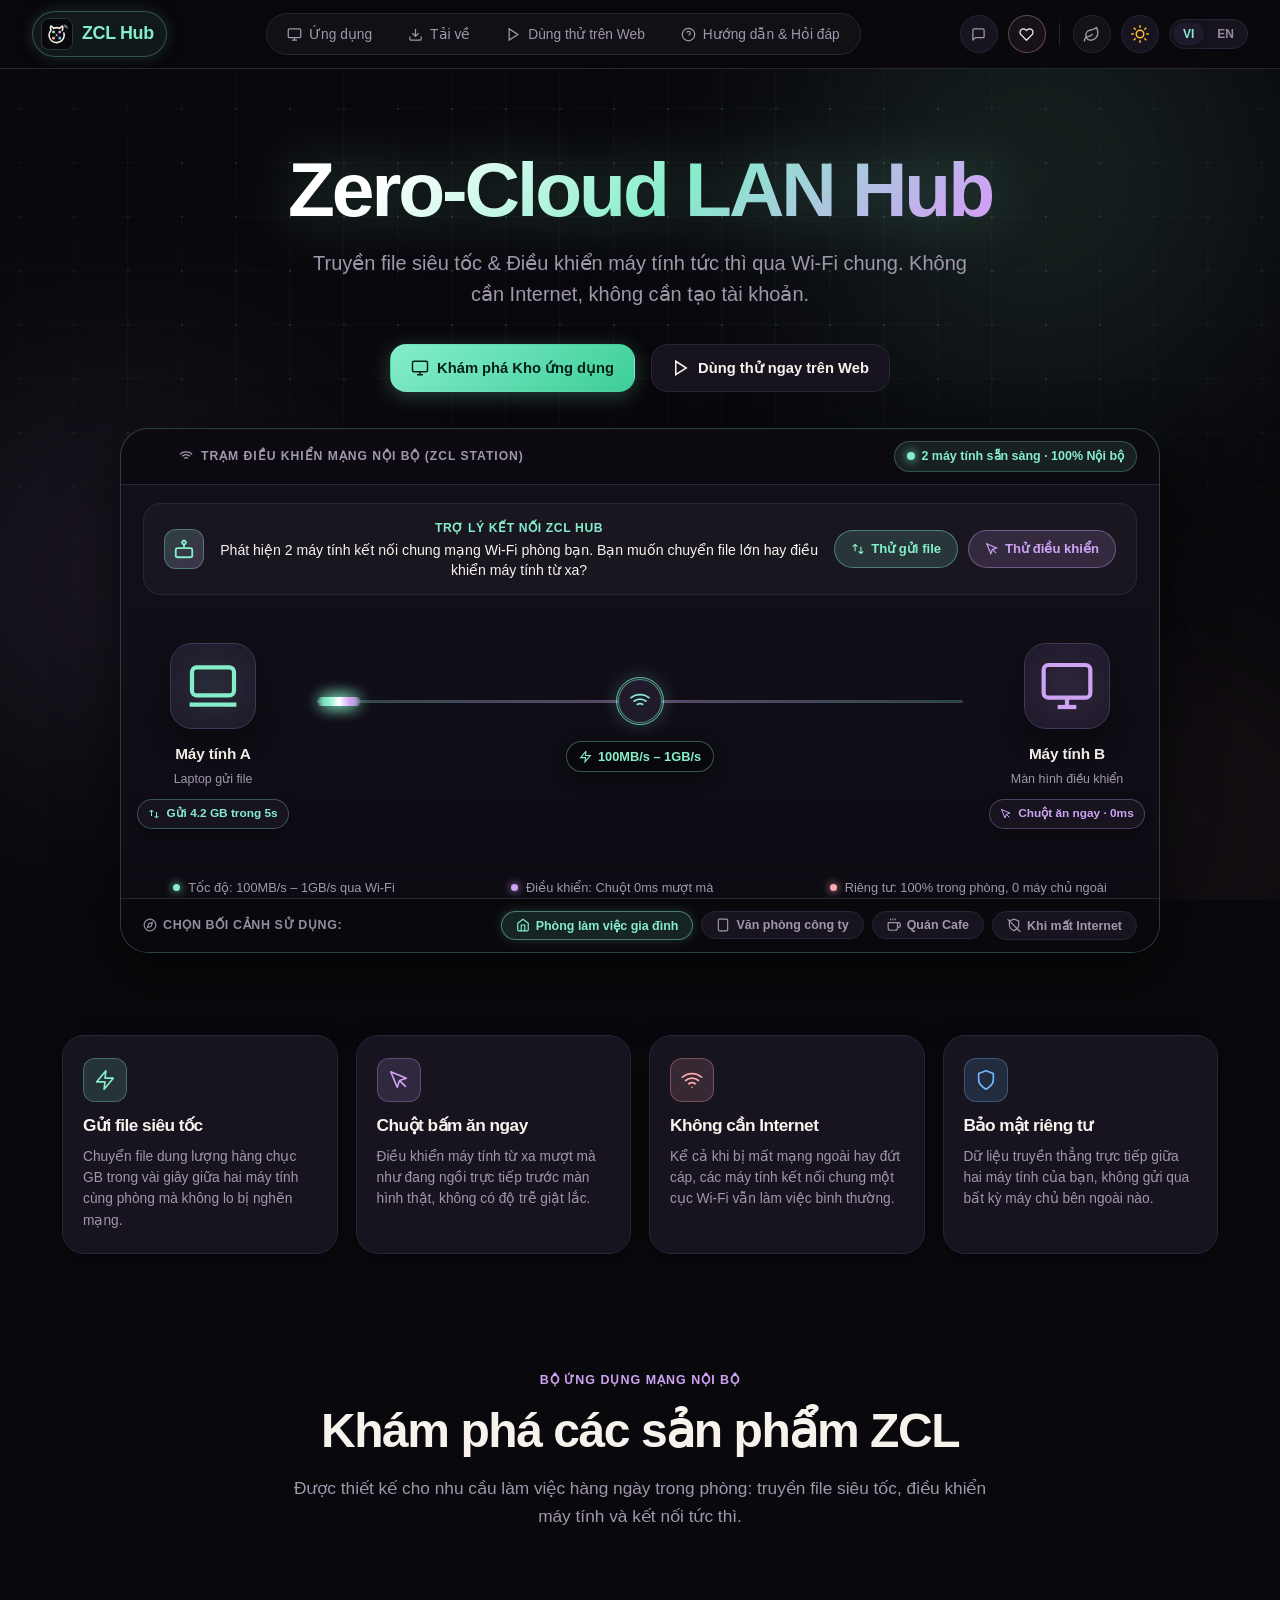
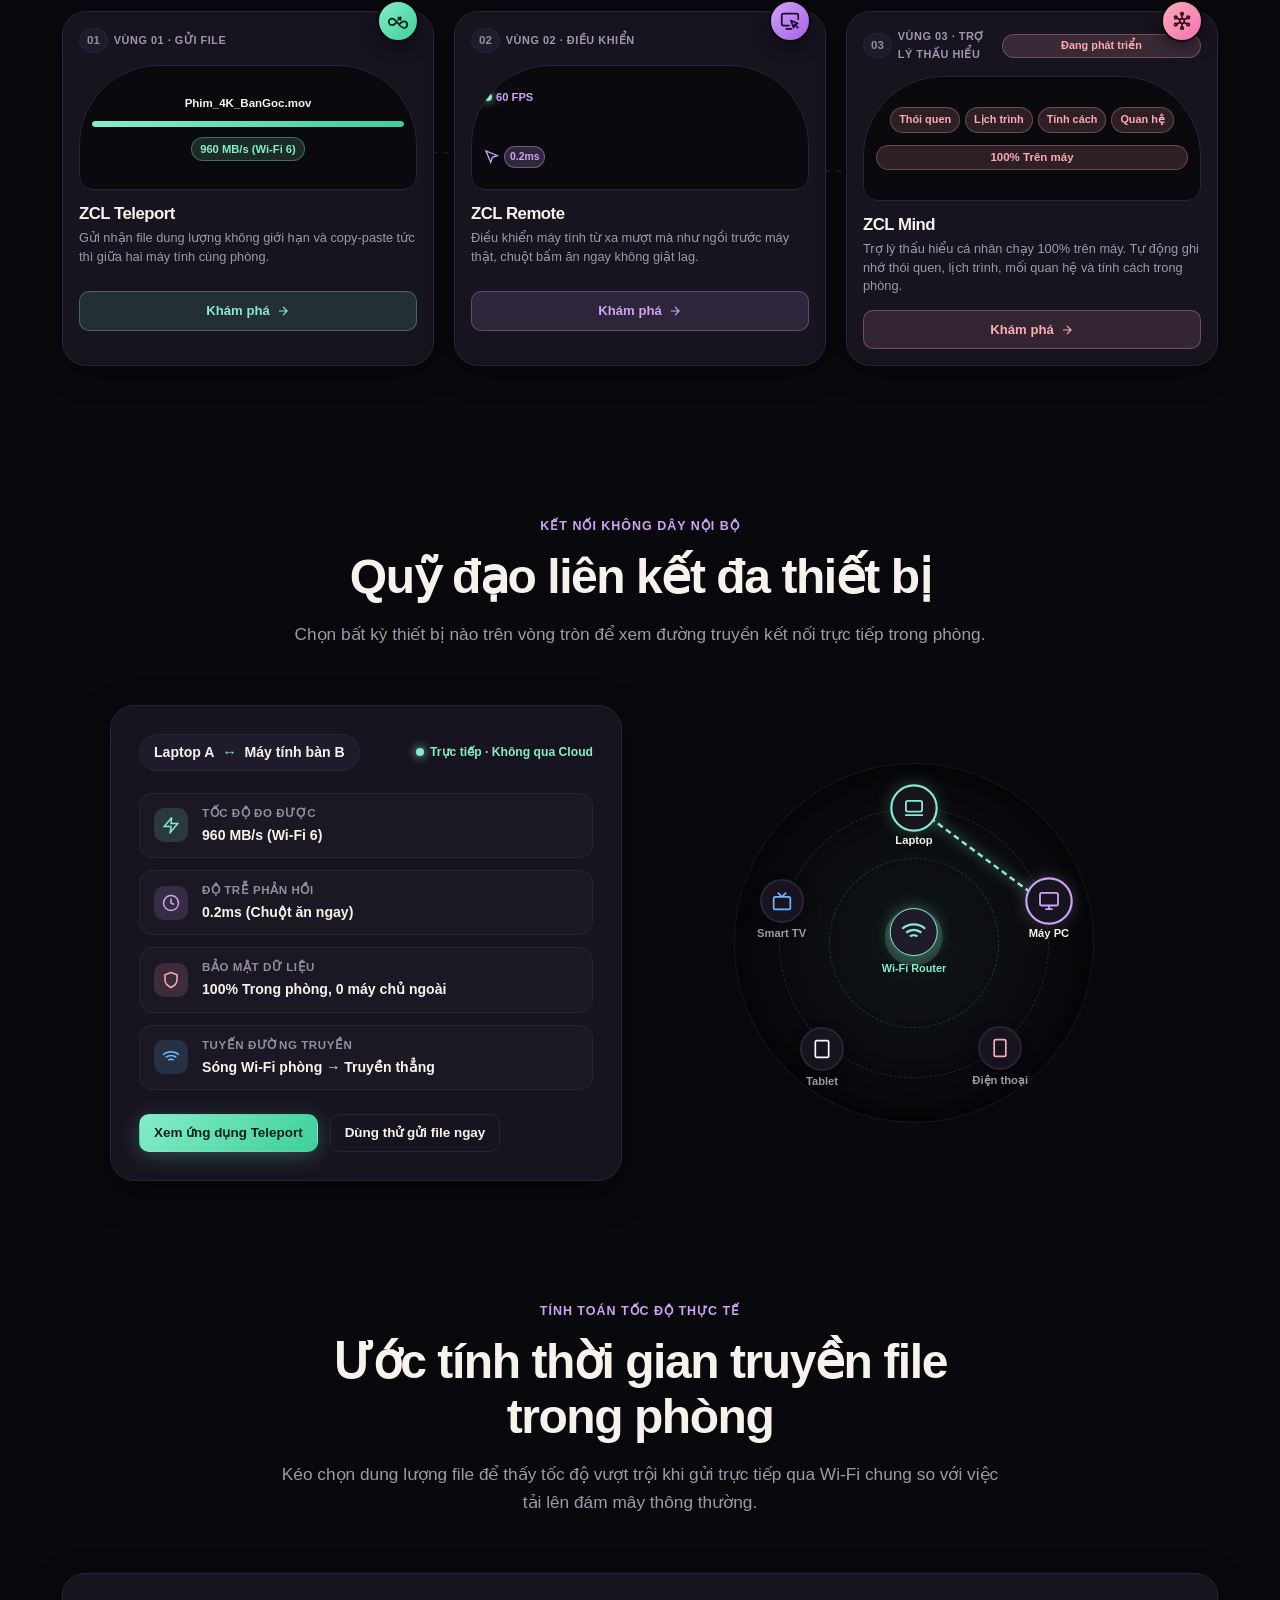
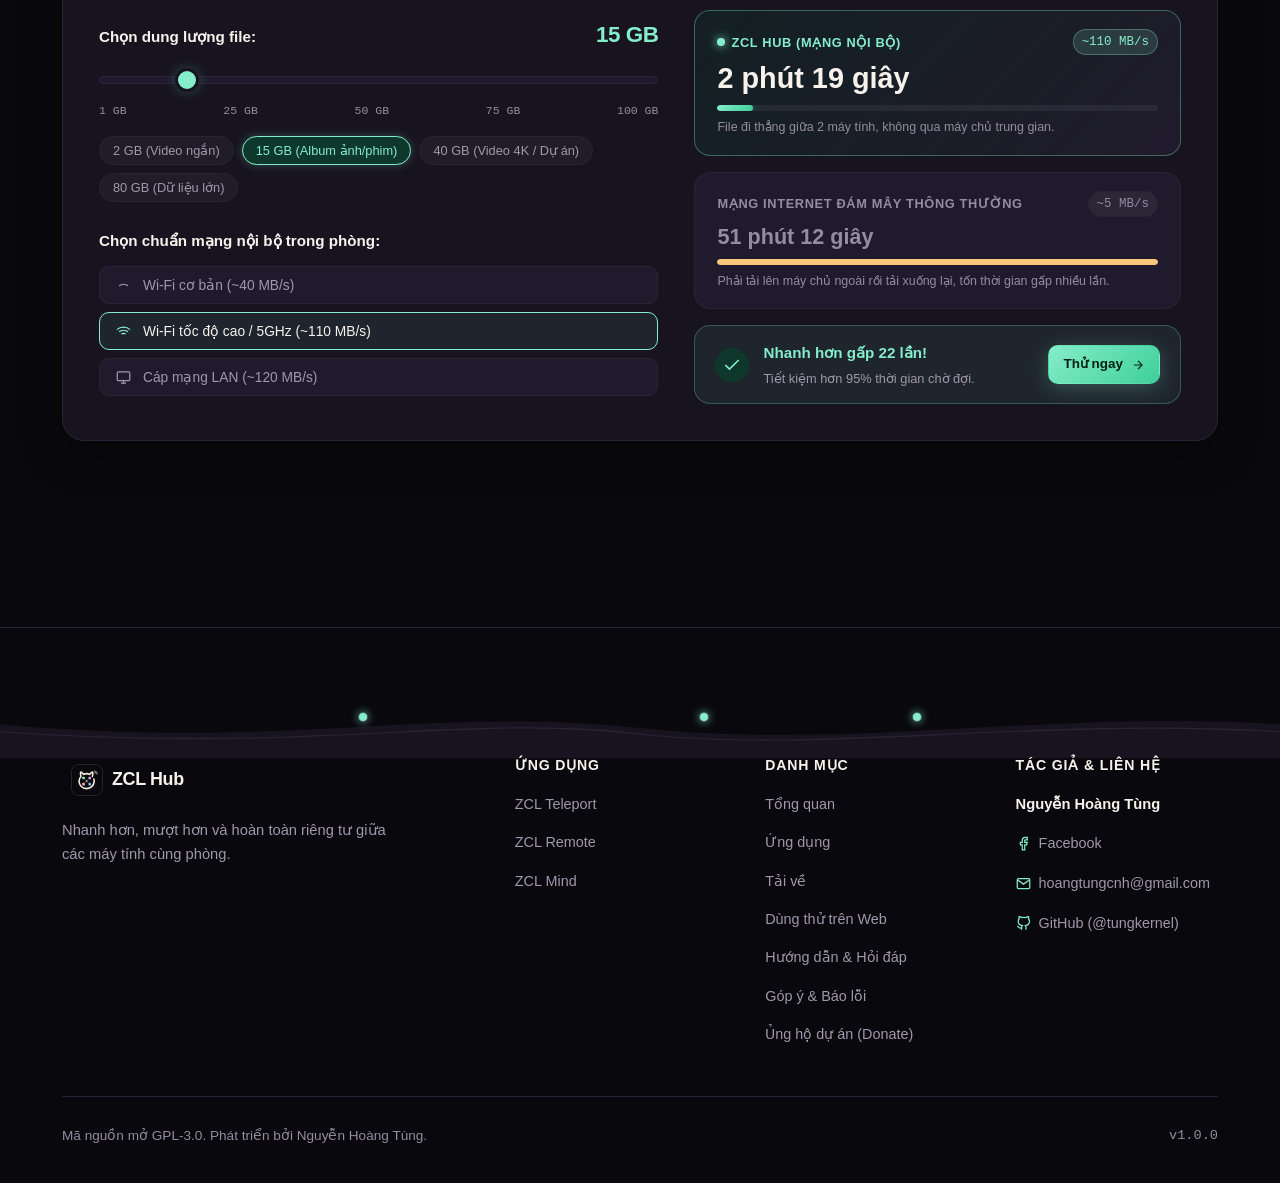
==== index.html @ 6f55c899 "feat(brand): add unified ZCL logo and icon kit with PWA and desktop exports" ====
<!doctype html>
<html lang="vi">
<head>
  <meta charset="utf-8">
  <meta name="viewport" content="width=device-width, initial-scale=1">
  <title>ZCL Hub — Truyền file siêu tốc &amp; Điều khiển máy tính</title>
  <meta name="description" content="ZCL Hub: Gửi nhận file hàng chục GB trong tích tắc và điều khiển máy tính siêu mượt qua mạng Wi-Fi chung. Không cần Internet, không cần tạo tài khoản.">
  <meta name="theme-color" content="#09080c">
  <meta name="color-scheme" content="dark">
  <link rel="icon" href="assets/logo.svg" type="image/svg+xml">
  <link rel="apple-touch-icon" href="assets/pwa/apple-touch-icon.png">
  <link rel="manifest" href="manifest.json">
  <link rel="stylesheet" href="src/styles.css?v=40">

  <!-- Open Graph -->
  <meta property="og:title" content="ZCL Hub — Truyền file siêu tốc &amp; Điều khiển máy tính">
  <meta property="og:description" content="Nhanh hơn. Mượt mà hơn. Hoàn toàn riêng tư qua mạng Wi-Fi chung.">
  <meta property="og:type" content="website">
  <meta property="og:image" content="assets/pwa/icon-512.png">
</head>
<body>

  <!-- ============================================== -->
  <!-- MULTI-LAYER MODERN TECH BACKGROUND SYSTEM      -->
  <!-- ============================================== -->
  <div class="site-bg-effects" aria-hidden="true">
    <!-- Layer 1: Cyber LAN Dot Matrix & Perspective Grid -->
    <div class="bg-grid-pattern"></div>

    <!-- Layer 2: Breathing Aurora Fluid Glow Orbs -->
    <div class="ambient-glow">
      <div class="glow-orb glow-1"></div>
      <div class="glow-orb glow-2"></div>
      <div class="glow-orb glow-3"></div>
      <div class="glow-orb glow-4"></div>
    </div>

    <!-- Layer 3: Interactive Cursor Spotlight Glow -->
    <div class="bg-mouse-spotlight" id="bgMouseSpotlight"></div>

    <!-- Layer 4: Interactive LAN Mesh Nodes Particle Canvas -->
    <canvas id="bgParticlesCanvas" class="bg-particles-canvas"></canvas>
  </div>

  <!-- Header (Unified Modern Nav Bar with Integrated Tabs & Theme Switcher) -->
  <header class="site-header" id="siteHeader">
    <div class="container nav-wrap">
      <!-- Left: Brand (Acts as Home / Overview Navigation) -->
      <div class="nav-brand-wrap">
        <a href="#overview" class="brand active" data-tab="tab-overview" data-key="1" aria-label="ZCL Hub - Trang chủ" title="Về trang chủ ZCL Hub" data-i18n-title="nav_brand_tooltip">
          <img src="assets/logo.svg" alt="ZCL Logo" class="brand-logo">
          <span class="brand-name">ZCL Hub</span>
        </a>
      </div>

      <!-- Center: Segmented Navigation Tabs (Functional Sections) -->
      <nav class="nav-tabs-wrapper" id="navTabsWrapper" aria-label="Danh mục chức năng">
        <div class="nav-tabs-scroll-fade fade-left" id="tabFadeLeft" aria-hidden="true"></div>
        <div class="main-tabs-bar" role="tablist">
          <div class="tab-sliding-indicator" id="tabSlidingIndicator" aria-hidden="true"></div>
          <button class="main-tab-pill" data-tab="tab-apps" data-key="2" role="tab" aria-selected="false" type="button">
            <svg width="15" height="15" viewBox="0 0 24 24" fill="none" stroke="currentColor" stroke-width="2"><rect x="2" y="3" width="20" height="14" rx="2" ry="2"/><line x1="8" y1="21" x2="16" y2="21"/><line x1="12" y1="17" x2="12" y2="21"/></svg>
            <span data-i18n="nav_apps">Ứng dụng</span>
          </button>
          <button class="main-tab-pill" data-tab="tab-download" data-key="3" role="tab" aria-selected="false" type="button">
            <svg width="15" height="15" viewBox="0 0 24 24" fill="none" stroke="currentColor" stroke-width="2"><path d="M21 15v4a2 2 0 0 1-2 2H5a2 2 0 0 1-2-2v-4"/><polyline points="7 10 12 15 17 10"/><line x1="12" y1="15" x2="12" y2="3"/></svg>
            <span data-i18n="nav_download">Tải về</span>
          </button>
          <button class="main-tab-pill" data-tab="tab-studio" data-key="4" role="tab" aria-selected="false" type="button">
            <svg width="15" height="15" viewBox="0 0 24 24" fill="none" stroke="currentColor" stroke-width="2"><polygon points="5 3 19 12 5 21 5 3"/></svg>
            <span data-i18n="nav_studio">Dùng thử trên Web</span>
          </button>
          <button class="main-tab-pill" data-tab="tab-faq" data-key="5" role="tab" aria-selected="false" type="button">
            <svg width="15" height="15" viewBox="0 0 24 24" fill="none" stroke="currentColor" stroke-width="2"><circle cx="12" cy="12" r="10"/><path d="M9.09 9a3 3 0 0 1 5.83 1c0 2-3 3-3 3"/><line x1="12" y1="17" x2="12.01" y2="17"/></svg>
            <span data-i18n="nav_faq">Hướng dẫn &amp; Hỏi đáp</span>
          </button>
        </div>
        <div class="nav-tabs-scroll-fade fade-right" id="tabFadeRight" aria-hidden="true"></div>
      </nav>

      <!-- Right: Action Controls (Theme Mode + Language) -->
      <div class="nav-actions">
        <!-- Feedback Quick Button -->
        <button class="nav-action-btn" id="btnHeaderFeedback" type="button" aria-label="Góp ý &amp; Báo lỗi" title="Góp ý &amp; Báo lỗi" data-i18n-title="nav_feedback">
          <svg width="15" height="15" viewBox="0 0 24 24" fill="none" stroke="currentColor" stroke-width="2" stroke-linecap="round" stroke-linejoin="round">
            <path d="M21 15a2 2 0 0 1-2 2H7l-4 4V5a2 2 0 0 1 2-2h14a2 2 0 0 1 2 2z"/>
          </svg>
          <span class="nav-action-text" data-i18n="nav_feedback">Góp ý</span>
        </button>

        <!-- Donate Quick Button -->
        <button class="nav-action-btn nav-donate-btn" id="btnHeaderDonate" type="button" aria-label="Ủng hộ tác giả" title="Ủng hộ tác giả" data-i18n-title="nav_donate">
          <svg width="15" height="15" viewBox="0 0 24 24" fill="none" stroke="currentColor" stroke-width="2" stroke-linecap="round" stroke-linejoin="round">
            <path d="M20.84 4.61a5.5 5.5 0 0 0-7.78 0L12 5.67l-1.06-1.06a5.5 5.5 0 0 0-7.78 7.78l1.06 1.06L12 21.23l7.78-7.78 1.06-1.06a5.5 5.5 0 0 0 0-7.78z"/>
          </svg>
          <span class="nav-action-text" data-i18n="nav_donate">Ủng hộ</span>
        </button>

        <!-- Elegant Group Divider -->
        <span class="nav-action-divider" aria-hidden="true"></span>

        <!-- Dark / Light Theme Toggle -->
        <!-- Eco Mode / Low Power Mode Toggle -->
        <button class="eco-toggle-btn" id="ecoToggleBtn" type="button" aria-label="Chế độ tiết kiệm pin / Giảm hiệu ứng" title="Chế độ tiết kiệm pin / Giảm hiệu ứng" data-i18n-title="eco_toggle">
          <svg width="17" height="17" viewBox="0 0 24 24" fill="none" stroke="currentColor" stroke-width="2" stroke-linecap="round" stroke-linejoin="round">
            <path d="M11 20A7 7 0 0 1 9.8 6.1C15.5 5 17 4.48 19 2c1 2 2 4.18 2 8 0 5.5-4.78 10-10 10Z"/>
            <path d="M2 21c0-3 1.85-5.36 5.08-6C9.5 14.52 12 13 13 12"/>
          </svg>
        </button>

        <button class="theme-toggle-btn" id="themeToggleBtn" type="button" aria-label="Chuyển chế độ sáng / tối" title="Chuyển chế độ giao diện" data-i18n-title="theme_toggle">
          <svg class="theme-icon theme-icon-sun" width="18" height="18" viewBox="0 0 24 24" fill="none" stroke="currentColor" stroke-width="2" stroke-linecap="round" stroke-linejoin="round">
            <circle cx="12" cy="12" r="5"></circle>
            <line x1="12" y1="1" x2="12" y2="3"></line>
            <line x1="12" y1="21" x2="12" y2="23"></line>
            <line x1="4.22" y1="4.22" x2="5.64" y2="5.64"></line>
            <line x1="18.36" y1="18.36" x2="19.78" y2="19.78"></line>
            <line x1="1" y1="12" x2="3" y2="12"></line>
            <line x1="21" y1="12" x2="23" y2="12"></line>
            <line x1="4.22" y1="19.78" x2="5.64" y2="18.36"></line>
            <line x1="18.36" y1="5.64" x2="19.78" y2="4.22"></line>
          </svg>
          <svg class="theme-icon theme-icon-moon" width="18" height="18" viewBox="0 0 24 24" fill="none" stroke="currentColor" stroke-width="2" stroke-linecap="round" stroke-linejoin="round">
            <path d="M21 12.79A9 9 0 1 1 11.21 3 7 7 0 0 0 21 12.79z"></path>
          </svg>
        </button>

        <!-- Language Switcher -->
        <div class="lang-toggle" role="group" aria-label="Language selection">
          <button class="lang-btn active" data-lang="vi" type="button">VI</button>
          <button class="lang-btn" data-lang="en" type="button">EN</button>
        </div>
      </div>
    </div>
  </header>

  <!-- Main View Container -->
  <main id="mainContent">

    <!-- ============================================== -->
    <!-- TAB 1: TỔNG QUAN (LANDING PAGE KHO ỨNG DỤNG)    -->
    <!-- ============================================== -->
    <div class="tab-view active" id="tab-overview" role="tabpanel">
      <!-- Hero Section -->
      <section class="hero">
        <div class="container">
          <h1 class="hero-brand-title" data-i18n="hero_title">
            <span class="title-gradient">Zero-Cloud LAN Hub</span>
          </h1>

          <p class="hero-lede" data-i18n="hero_lede">
            Truyền file siêu tốc &amp; Điều khiển máy tính tức thì qua Wi-Fi chung. Không cần Internet, không cần tạo tài khoản.
          </p>

          <div class="hero-cta">
            <a href="#apps" class="btn btn-primary" data-tab="tab-apps">
              <svg width="18" height="18" viewBox="0 0 24 24" fill="none" stroke="currentColor" stroke-width="2"><rect x="2" y="3" width="20" height="14" rx="2" ry="2"/><line x1="8" y1="21" x2="16" y2="21"/><line x1="12" y1="17" x2="12" y2="21"/></svg>
              <span data-i18n="hero_btn_apps">Khám phá Kho ứng dụng</span>
            </a>
            <a href="#studio" class="btn btn-secondary" data-tab="tab-studio">
              <svg width="18" height="18" viewBox="0 0 24 24" fill="none" stroke="currentColor" stroke-width="2"><polygon points="5 3 19 12 5 21 5 3"/></svg>
              <span data-i18n="hero_btn_studio">Dùng thử ngay trên Web</span>
            </a>
          </div>

          <!-- ZCL Cockpit Console Frame (Trạm Điều Khiển Mạng Nội Bộ) -->
          <div class="zcl-console-frame" id="zclConsoleFrame">
            <!-- Laser Scanner Effect -->
            <div class="console-laser-scanner" id="consoleLaserScanner" aria-hidden="true"></div>
            <!-- Console Top Bar -->
            <div class="console-top-bar">
              <div class="console-window-dots">
                <span class="dot-red"></span>
                <span class="dot-yellow"></span>
                <span class="dot-green"></span>
                <span class="console-title-tag">
                  <svg width="14" height="14" viewBox="0 0 24 24" fill="none" stroke="currentColor" stroke-width="2"><path d="M5 12.55a11 11 0 0 1 14.08 0"/><path d="M1.42 9a16 16 0 0 1 21.16 0"/><path d="M8.53 16.11a6 6 0 0 1 6.95 0"/><line x1="12" y1="20" x2="12.01" y2="20"/></svg>
                  <span data-i18n="console_tag">TRẠM ĐIỀU KHIỂN MẠNG NỘI BỘ (ZCL STATION)</span>
                </span>
              </div>
              <div class="console-live-status">
                <span class="pulse-dot"></span>
                <span id="consoleEnvBadge" data-i18n="console_status">2 máy tính sẵn sàng · 100% Nội bộ</span>
              </div>
            </div>

            <!-- Console Assistant Dialog Box -->
            <div class="console-assistant-box">
              <div class="assistant-avatar">
                <svg width="22" height="22" viewBox="0 0 24 24" fill="none" stroke="currentColor" stroke-width="2"><rect x="3" y="11" width="18" height="10" rx="2"/><circle cx="12" cy="5" r="2"/><path d="M12 7v4"/><line x1="8" y1="16" x2="8.01" y2="16"/><line x1="16" y1="16" x2="16.01" y2="16"/></svg>
              </div>
              <div class="assistant-content">
                <div class="assistant-name" data-i18n="assistant_name">Trợ lý kết nối ZCL Hub</div>
                <p class="assistant-speech" id="assistantSpeech" data-i18n="assistant_text">
                  Phát hiện 2 máy tính kết nối chung mạng Wi-Fi phòng bạn. Bạn muốn chuyển file lớn hay điều khiển máy tính từ xa?
                </p>
              </div>
              <div class="assistant-actions">
                <a href="#studio" class="btn-console-pill mint" data-tab="tab-studio" data-studio-tab="teleport">
                  <svg width="14" height="14" viewBox="0 0 24 24" fill="none" stroke="currentColor" stroke-width="2"><path d="M7 16V4M7 4L3 8M7 4L11 8M17 8V20M17 20L21 16M17 20L13 16"/></svg>
                  <span data-i18n="btn_assist_tp">Thử gửi file</span>
                </a>
                <a href="#studio" class="btn-console-pill lilac" data-tab="tab-studio" data-studio-tab="remote">
                  <svg width="14" height="14" viewBox="0 0 24 24" fill="none" stroke="currentColor" stroke-width="2"><path d="m3 3 7.07 16.97 2.51-7.39 7.39-2.51L3 3z"/><path d="m13 13 6 6"/></svg>
                  <span data-i18n="btn_assist_rm">Thử điều khiển</span>
                </a>
              </div>
            </div>

            <!-- Graphic Stage -->
            <div class="visual-stage" id="consoleVisualStage">
              <!-- Device Left (Laptop A - Teleport) -->
              <div class="stage-device device-left">
                <div class="device-icon-wrap">
                  <svg class="device-svg" width="56" height="56" viewBox="0 0 24 24" fill="none" stroke="currentColor" stroke-width="1.8">
                    <rect x="3" y="4" width="18" height="12" rx="2"/>
                    <line x1="2" y1="20" x2="22" y2="20"/>
                  </svg>
                  <div class="screen-glow"></div>
                </div>
                <div class="device-info">
                  <span class="device-name" id="stageDevAName" data-i18n="visual_dev_a">Máy tính A</span>
                  <span class="device-role" id="stageDevARole" data-i18n="visual_dev_a_role">Laptop gửi file</span>
                </div>
                <div class="device-chip chip-teleport">
                  <svg width="12" height="12" viewBox="0 0 24 24" fill="none" stroke="currentColor" stroke-width="2"><path d="M7 16V4M7 4L3 8M7 4L11 8M17 8V20M17 20L21 16M17 20L13 16"/></svg>
                  <span id="stageDevAChip" data-i18n="visual_dev_a_chip">Gửi 4.2 GB trong 5s</span>
                </div>
              </div>

              <!-- Center Animated Connection Line & Pulse Beam -->
              <div class="stage-center-beam">
                <div class="beam-line">
                  <div class="beam-pulse beam-pulse-right"></div>
                  <div class="beam-pulse beam-pulse-left"></div>
                </div>
                <div class="center-hub-node">
                  <div class="radar-circle circle-1"></div>
                  <div class="radar-circle circle-2"></div>
                  <div class="hub-icon-inner">
                    <svg width="22" height="22" viewBox="0 0 24 24" fill="none" stroke="currentColor" stroke-width="1.8">
                      <path d="M5 12.55a11 11 0 0 1 14.08 0"/>
                      <path d="M1.42 9a16 16 0 0 1 21.16 0"/>
                      <path d="M8.53 16.11a6 6 0 0 1 6.95 0"/>
                      <line x1="12" y1="20" x2="12.01" y2="20"/>
                    </svg>
                  </div>
                </div>
                <div class="beam-metric-badge">
                  <svg width="13" height="13" viewBox="0 0 24 24" fill="none" stroke="currentColor" stroke-width="2"><polyline points="13 2 3 14 12 14 11 22 21 10 12 10 13 2"/></svg>
                  <span id="stageSpeedBadge">100MB/s – 1GB/s</span>
                </div>
              </div>

              <!-- Device Right (PC B - Remote) -->
              <div class="stage-device device-right">
                <div class="device-icon-wrap">
                  <svg class="device-svg" width="56" height="56" viewBox="0 0 24 24" fill="none" stroke="currentColor" stroke-width="1.8">
                    <rect x="2" y="3" width="20" height="14" rx="2"/>
                    <line x1="8" y1="21" x2="16" y2="21"/>
                    <line x1="12" y1="17" x2="12" y2="21"/>
                  </svg>
                  <div class="screen-glow lilac"></div>
                </div>
                <div class="device-info">
                  <span class="device-name" id="stageDevBName" data-i18n="visual_dev_b">Máy tính B</span>
                  <span class="device-role" id="stageDevBRole" data-i18n="visual_dev_b_role">Màn hình điều khiển</span>
                </div>
                <div class="device-chip chip-remote">
                  <svg width="12" height="12" viewBox="0 0 24 24" fill="none" stroke="currentColor" stroke-width="2"><path d="m3 3 7.07 16.97 2.51-7.39 7.39-2.51L3 3z"/><path d="m13 13 6 6"/></svg>
                  <span id="stageDevBChip" data-i18n="visual_dev_b_chip">Chuột ăn ngay · 0ms</span>
                </div>
              </div>
            </div>

            <!-- Graphic Quick Features Footer -->
            <div class="visual-card-footer">
              <div class="visual-feature-pill">
                <span class="feat-dot mint"></span>
                <span id="stageFeat1" data-i18n="visual_feat_1">Tốc độ: 100MB/s – 1GB/s qua Wi-Fi</span>
              </div>
              <div class="visual-feature-pill">
                <span class="feat-dot lilac"></span>
                <span id="stageFeat2" data-i18n="visual_feat_2">Điều khiển: Chuột 0ms mượt mà</span>
              </div>
              <div class="visual-feature-pill">
                <span class="feat-dot pink"></span>
                <span id="stageFeat3" data-i18n="visual_feat_3">Riêng tư: 100% trong phòng, 0 máy chủ ngoài</span>
              </div>
            </div>

            <!-- Environment Switcher Bar (Bottom Bar) -->
            <div class="console-env-bar">
              <span class="env-bar-label">
                <svg width="14" height="14" viewBox="0 0 24 24" fill="none" stroke="currentColor" stroke-width="2"><circle cx="12" cy="12" r="10"/><polygon points="16.24 7.76 14.12 14.12 7.76 16.24 9.88 9.88 16.24 7.76"/></svg>
                <span data-i18n="env_label">Chọn bối cảnh sử dụng:</span>
              </span>
              <div class="env-buttons-group" role="tablist">
                <button class="env-btn active" data-env="home" type="button">
                  <svg width="14" height="14" viewBox="0 0 24 24" fill="none" stroke="currentColor" stroke-width="2"><path d="M3 9l9-7 9 7v11a2 2 0 0 1-2 2H5a2 2 0 0 1-2-2z"/><polyline points="9 22 9 12 15 12 15 22"/></svg>
                  <span data-i18n="env_home">Phòng làm việc gia đình</span>
                </button>
                <button class="env-btn" data-env="office" type="button">
                  <svg width="14" height="14" viewBox="0 0 24 24" fill="none" stroke="currentColor" stroke-width="2"><rect x="4" y="2" width="16" height="20" rx="2" ry="2"/><line x1="9" y1="22" x2="9" y2="22.01"/><line x1="15" y1="22" x2="15.01" y2="22"/><line x1="9" y1="6" x2="9" y2="6.01"/><line x1="15" y1="6" x2="15.01" y2="6"/><line x1="9" y1="10" x2="9" y2="10.01"/><line x1="15" y1="10" x2="15.01" y2="10"/><line x1="9" y1="14" x2="9" y2="14.01"/><line x1="15" y1="14" x2="15.01" y2="14"/><line x1="9" y1="18" x2="9" y2="18.01"/><line x1="15" y1="18" x2="15.01" y2="18"/></svg>
                  <span data-i18n="env_office">Văn phòng công ty</span>
                </button>
                <button class="env-btn" data-env="cafe" type="button">
                  <svg width="14" height="14" viewBox="0 0 24 24" fill="none" stroke="currentColor" stroke-width="2"><path d="M18 8h1a4 4 0 0 1 0 8h-1"/><path d="M2 8h16v9a4 4 0 0 1-4 4H6a4 4 0 0 1-4-4V8z"/><line x1="6" y1="1" x2="6" y2="4"/><line x1="10" y1="1" x2="10" y2="4"/><line x1="14" y1="1" x2="14" y2="4"/></svg>
                  <span data-i18n="env_cafe">Quán Cafe</span>
                </button>
                <button class="env-btn" data-env="offline" type="button">
                  <svg width="14" height="14" viewBox="0 0 24 24" fill="none" stroke="currentColor" stroke-width="2"><path d="M12 22s8-4 8-10V5l-8-3-8 3v7c0 6 8 10 8 10z"/><line x1="1" y1="2" x2="23" y2="24"/></svg>
                  <span data-i18n="env_offline">Khi mất Internet</span>
                </button>
              </div>
            </div>
          </div>
        </div>
      </section>

      <!-- ============================================== -->
      <!-- SECTION 1.5: 4 ĐIỂM NỔI BẬT CỐT LÕI          -->
      <!-- ============================================== -->
      <section class="overview-pillars-strip" aria-label="4 điểm nổi bật của ZCL Hub">
        <div class="container">
          <div class="pillars-bento-grid">
            <div class="pillar-highlight-card mint">
              <div class="pillar-highlight-icon mint">
                <svg width="22" height="22" viewBox="0 0 24 24" fill="none" stroke="currentColor" stroke-width="1.8" stroke-linecap="round" stroke-linejoin="round"><polyline points="13 2 3 14 12 14 11 22 21 10 12 10 13 2"/></svg>
              </div>
              <h3 data-i18n="pil1_title">Gửi file siêu tốc</h3>
              <p data-i18n="pil1_desc">Chuyển file dung lượng hàng chục GB trong vài giây giữa hai máy tính cùng phòng mà không lo bị nghẽn mạng.</p>
            </div>

            <div class="pillar-highlight-card lilac">
              <div class="pillar-highlight-icon lilac">
                <svg width="22" height="22" viewBox="0 0 24 24" fill="none" stroke="currentColor" stroke-width="1.8" stroke-linecap="round" stroke-linejoin="round"><path d="m3 3 7.07 16.97 2.51-7.39 7.39-2.51L3 3z"/><path d="m13 13 6 6"/></svg>
              </div>
              <h3 data-i18n="pil2_title">Chuột bấm ăn ngay</h3>
              <p data-i18n="pil2_desc">Điều khiển máy tính từ xa mượt mà như đang ngồi trực tiếp trước màn hình thật, không có độ trễ giật lắc.</p>
            </div>

            <div class="pillar-highlight-card pink">
              <div class="pillar-highlight-icon pink">
                <svg width="22" height="22" viewBox="0 0 24 24" fill="none" stroke="currentColor" stroke-width="1.8" stroke-linecap="round" stroke-linejoin="round"><path d="M5 12.55a11 11 0 0 1 14.08 0"/><path d="M1.42 9a16 16 0 0 1 21.16 0"/><path d="M8.53 16.11a6 6 0 0 1 6.95 0"/><line x1="12" y1="20" x2="12.01" y2="20"/></svg>
              </div>
              <h3 data-i18n="pil3_title">Không cần Internet</h3>
              <p data-i18n="pil3_desc">Kể cả khi bị mất mạng ngoài hay đứt cáp, các máy tính kết nối chung một cục Wi-Fi vẫn làm việc bình thường.</p>
            </div>

            <div class="pillar-highlight-card blue">
              <div class="pillar-highlight-icon blue">
                <svg width="22" height="22" viewBox="0 0 24 24" fill="none" stroke="currentColor" stroke-width="1.8" stroke-linecap="round" stroke-linejoin="round"><path d="M12 22s8-4 8-10V5l-8-3-8 3v7c0 6 8 10 8 10z"/></svg>
              </div>
              <h3 data-i18n="pil4_title">Bảo mật riêng tư</h3>
              <p data-i18n="pil4_desc">Dữ liệu truyền thẳng trực tiếp giữa hai máy tính của bạn, không gửi qua bất kỳ máy chủ bên ngoài nào.</p>
            </div>
          </div>
        </div>
      </section>

      <!-- ============================================== -->
      <!-- SECTION 2: DẢI THẺ VÒM CUNG (ARCH CARDS SHOWCASE) -->
      <!-- ============================================== -->
      <section class="section arch-showcase-section">
        <div class="container">
          <div class="section-head">
            <span class="section-badge" data-i18n="arch_badge">BỘ ỨNG DỤNG MẠNG NỘI BỘ</span>
            <h2 data-i18n="arch_title">Khám phá các sản phẩm ZCL</h2>
            <p data-i18n="arch_sub">Được thiết kế cho nhu cầu làm việc hàng ngày trong phòng: truyền file siêu tốc, điều khiển máy tính và kết nối tức thì.</p>
          </div>

          <!-- Arch Track Container with Glowing Cable -->
          <div class="arch-cards-track">
            <!-- Animated SVG LAN Cable running behind cards -->
            <svg class="arch-cable-svg" viewBox="0 0 1200 60" preserveAspectRatio="none" fill="none">
              <path d="M 0 30 Q 300 5, 600 30 T 1200 30" stroke="var(--border-bright)" stroke-width="2" stroke-dasharray="6 6"/>
              <path class="cable-pulse-path" d="M 0 30 Q 300 5, 600 30 T 1200 30" stroke="var(--mint)" stroke-width="2"/>
            </svg>

            <div class="arch-cards-grid">
              <!-- Card 01: Teleport -->
              <div class="arch-card arch-card-teleport" data-app="teleport">
                <div class="arch-card-pill">
                  <span class="arch-num">01</span>
                  <span class="arch-zone" data-i18n="arch_z1">VÙNG 01 · GỬI FILE</span>
                </div>
                <!-- Floating Icon Badge -->
                <div class="arch-floating-badge mint">
                  <svg width="22" height="22" viewBox="0 0 24 24" fill="none" stroke="currentColor" stroke-width="1.9" stroke-linecap="round" stroke-linejoin="round"><path d="M9.6 14.4C8.4 15.6 7.1 16.5 5.5 16.5a3.5 3.5 0 1 1 0-7c2.3 0 3.9 2 6.5 5s4.2 5 6.5 5a3.5 3.5 0 1 0 0-7c-1.6 0-2.9.9-4.1 2.1"/><path d="M12.2 10.8L14.8 8.2"/><path d="M12.3 8.2h2.5v2.5"/></svg>
                </div>
                <!-- Arch Preview Window -->
                <div class="arch-window">
                  <div class="arch-preview-content">
                    <div class="arch-file-anim">
                      <div class="arch-file-name">Phim_4K_BanGoc.mov</div>
                      <div class="arch-bar-wrap"><div class="arch-bar-fill"></div></div>
                      <div class="arch-speed-chip mint">960 MB/s (Wi-Fi 6)</div>
                    </div>
                  </div>
                </div>
                <div class="arch-card-body">
                  <h3>ZCL Teleport</h3>
                  <p data-i18n="arch_desc_tp">Gửi nhận file dung lượng không giới hạn và copy-paste tức thì giữa hai máy tính cùng phòng.</p>
                  <a href="#apps/teleport" class="arch-explore-btn mint" data-tab="tab-apps" data-app-target="teleport">
                    <span data-i18n="arch_explore">Khám phá</span>
                    <svg width="14" height="14" viewBox="0 0 24 24" fill="none" stroke="currentColor" stroke-width="2"><path d="M5 12h14M12 5l7 7-7 7"/></svg>
                  </a>
                </div>
              </div>

              <!-- Card 02: Remote -->
              <div class="arch-card arch-card-remote" data-app="remote">
                <div class="arch-card-pill">
                  <span class="arch-num">02</span>
                  <span class="arch-zone" data-i18n="arch_z2">VÙNG 02 · ĐIỀU KHIỂN</span>
                </div>
                <div class="arch-floating-badge lilac">
                  <svg width="22" height="22" viewBox="0 0 24 24" fill="none" stroke="currentColor" stroke-width="1.9" stroke-linecap="round" stroke-linejoin="round"><path d="M11 17H5a2 2 0 0 1-2-2V6a2 2 0 0 1 2-2h14a2 2 0 0 1 2 2v4"/><line x1="8" y1="20.5" x2="13.5" y2="20.5"/><path d="M13 11.5l7.5 3.2-3.2 1.4-1.4 3.2L13 11.5z"/><line x1="17.3" y1="16.1" x2="20.5" y2="19.3"/></svg>
                </div>
                <div class="arch-window">
                  <div class="arch-preview-content">
                    <div class="arch-remote-anim">
                      <div class="arch-remote-hud"><span class="pulse-dot"></span> 60 FPS</div>
                      <div class="arch-cursor-tracer">
                        <svg width="16" height="16" viewBox="0 0 24 24" fill="none" stroke="currentColor" stroke-width="2"><path d="m3 3 7.07 16.97 2.51-7.39 7.39-2.51L3 3z"/></svg>
                        <span class="arch-latency-tag">0.2ms</span>
                      </div>
                    </div>
                  </div>
                </div>
                <div class="arch-card-body">
                  <h3>ZCL Remote</h3>
                  <p data-i18n="arch_desc_rm">Điều khiển máy tính từ xa mượt mà như ngồi trước máy thật, chuột bấm ăn ngay không giật lag.</p>
                  <a href="#apps/remote" class="arch-explore-btn lilac" data-tab="tab-apps" data-app-target="remote">
                    <span data-i18n="arch_explore">Khám phá</span>
                    <svg width="14" height="14" viewBox="0 0 24 24" fill="none" stroke="currentColor" stroke-width="2"><path d="M5 12h14M12 5l7 7-7 7"/></svg>
                  </a>
                </div>
              </div>

              <!-- Card 03: Mind -->
              <div class="arch-card arch-card-mind" data-app="mind">
                <div class="arch-card-pill">
                  <span class="arch-num">03</span>
                  <span class="arch-zone" data-i18n="arch_z3">VÙNG 03 · TRỢ LÝ THẤU HIỂU</span>
                  <span class="arch-badge-pill pink" data-i18n="mind_status">Đang phát triển</span>
                </div>
                <div class="arch-floating-badge pink">
                  <svg width="22" height="22" viewBox="0 0 24 24" fill="none" stroke="currentColor" stroke-width="1.8" stroke-linecap="round" stroke-linejoin="round"><circle cx="12" cy="12" r="2.6"/><circle cx="12" cy="4.2" r="1.4"/><circle cx="18.8" cy="8.1" r="1.4"/><circle cx="18.8" cy="15.9" r="1.4"/><circle cx="12" cy="19.8" r="1.4"/><circle cx="5.2" cy="15.9" r="1.4"/><circle cx="5.2" cy="8.1" r="1.4"/><line x1="12" y1="5.6" x2="12" y2="9.4"/><line x1="17.5" y1="8.8" x2="14.3" y2="10.7"/><line x1="17.5" y1="15.2" x2="14.3" y2="13.3"/><line x1="12" y1="18.4" x2="12" y2="14.6"/><line x1="6.5" y1="15.2" x2="9.7" y2="13.3"/><line x1="6.5" y1="8.8" x2="9.7" y2="10.7"/></svg>
                </div>
                <div class="arch-window">
                  <div class="arch-preview-content">
                    <div class="arch-mind-anim">
                      <div class="arch-mind-tags">
                        <span class="arch-mind-tag" data-i18n="arch_mind_tag_1">Thói quen</span>
                        <span class="arch-mind-tag" data-i18n="arch_mind_tag_2">Lịch trình</span>
                        <span class="arch-mind-tag" data-i18n="arch_mind_tag_3">Tính cách</span>
                        <span class="arch-mind-tag" data-i18n="arch_mind_tag_4">Quan hệ</span>
                      </div>
                      <div class="arch-speed-chip pink" data-i18n="arch_mind_chip">100% Trên máy</div>
                    </div>
                  </div>
                </div>
                <div class="arch-card-body">
                  <h3>ZCL Mind</h3>
                  <p data-i18n="arch_desc_mind">Trợ lý thấu hiểu cá nhân chạy 100% trên máy. Tự động ghi nhớ thói quen, lịch trình, mối quan hệ và tính cách trong phòng.</p>
                  <a href="#apps/mind" class="arch-explore-btn pink" data-tab="tab-apps" data-app-target="mind">
                    <span data-i18n="arch_explore">Khám phá</span>
                    <svg width="14" height="14" viewBox="0 0 24 24" fill="none" stroke="currentColor" stroke-width="2"><path d="M5 12h14M12 5l7 7-7 7"/></svg>
                  </a>
                </div>
              </div>
            </div>
          </div>
        </div>
      </section>

      <!-- ============================================== -->
      <!-- SECTION 3: VÒNG XOAY THIẾT BỊ NỘI BỘ (LAN ORBIT)-->
      <!-- ============================================== -->
      <section class="section orbit-showcase-section">
        <div class="container">
          <div class="section-head">
            <span class="section-badge" data-i18n="orbit_badge">KẾT NỐI KHÔNG DÂY NỘI BỘ</span>
            <h2 data-i18n="orbit_title">Quỹ đạo liên kết đa thiết bị</h2>
            <p data-i18n="orbit_sub">Chọn bất kỳ thiết bị nào trên vòng tròn để xem đường truyền kết nối trực tiếp trong phòng.</p>
          </div>

          <div class="orbit-container">
            <!-- Left: Live Connection Data Card -->
            <div class="orbit-info-card">
              <div class="orbit-info-header">
                <div class="orbit-pair-badge" id="orbitPairBadge">
                  <span class="device-tag-a" id="orbitTagA">Laptop A</span>
                  <span class="pair-arrow">&harr;</span>
                  <span class="device-tag-b" id="orbitTagB" data-i18n="orbit_tag_b">Máy tính bàn B</span>
                </div>
                <span class="orbit-live-pill">
                  <span class="pulse-dot"></span>
                  <span data-i18n="orbit_live">Trực tiếp · Không qua Cloud</span>
                </span>
              </div>

              <div class="orbit-stats-list">
                <div class="orbit-stat-item">
                  <div class="stat-icon mint">
                    <svg width="18" height="18" viewBox="0 0 24 24" fill="none" stroke="currentColor" stroke-width="2"><polyline points="13 2 3 14 12 14 11 22 21 10 12 10 13 2"/></svg>
                  </div>
                  <div class="stat-meta">
                    <span class="stat-label" data-i18n="orbit_stat_speed">Tốc độ đo được</span>
                    <span class="stat-value" id="orbitStatSpeed">960 MB/s (Wi-Fi 6)</span>
                  </div>
                </div>

                <div class="orbit-stat-item">
                  <div class="stat-icon lilac">
                    <svg width="18" height="18" viewBox="0 0 24 24" fill="none" stroke="currentColor" stroke-width="2"><circle cx="12" cy="12" r="10"/><polyline points="12 6 12 12 16 14"/></svg>
                  </div>
                  <div class="stat-meta">
                    <span class="stat-label" data-i18n="orbit_stat_latency">Độ trễ phản hồi</span>
                    <span class="stat-value" id="orbitStatLatency" data-i18n="orbit_val_latency">0.2ms (Chuột ăn ngay)</span>
                  </div>
                </div>

                <div class="orbit-stat-item">
                  <div class="stat-icon pink">
                    <svg width="18" height="18" viewBox="0 0 24 24" fill="none" stroke="currentColor" stroke-width="2"><path d="M12 22s8-4 8-10V5l-8-3-8 3v7c0 6 8 10 8 10z"/></svg>
                  </div>
                  <div class="stat-meta">
                    <span class="stat-label" data-i18n="orbit_stat_security">Bảo mật dữ liệu</span>
                    <span class="stat-value" id="orbitStatSec" data-i18n="orbit_val_security">100% Trong phòng, 0 máy chủ ngoài</span>
                  </div>
                </div>

                <div class="orbit-stat-item">
                  <div class="stat-icon blue">
                    <svg width="18" height="18" viewBox="0 0 24 24" fill="none" stroke="currentColor" stroke-width="2"><path d="M5 12.55a11 11 0 0 1 14.08 0"/><path d="M1.42 9a16 16 0 0 1 21.16 0"/><path d="M8.53 16.11a6 6 0 0 1 6.95 0"/><line x1="12" y1="20" x2="12.01" y2="20"/></svg>
                  </div>
                  <div class="stat-meta">
                    <span class="stat-label" data-i18n="orbit_stat_route">Tuyến đường truyền</span>
                    <span class="stat-value" id="orbitStatRoute" data-i18n="orbit_val_route">Sóng Wi-Fi phòng &rarr; Truyền thẳng</span>
                  </div>
                </div>
              </div>

              <div class="orbit-actions">
                <a href="#apps/teleport" class="btn btn-primary btn-sm" data-tab="tab-apps" data-app-target="teleport" data-i18n="hero_btn_apps">
                  Xem ứng dụng Teleport
                </a>
                <a href="#studio" class="btn btn-secondary btn-sm" data-tab="tab-studio" data-studio-tab="teleport" data-i18n="bento_try_teleport">
                  Dùng thử gửi file ngay
                </a>
              </div>
            </div>

            <!-- Right: Interactive Orbit Ring -->
            <div class="orbit-stage-wrap">
              <div class="orbit-stage" id="orbitStage">
                <!-- Orbit Outer Circles -->
                <div class="orbit-ring-line ring-outer"></div>
                <div class="orbit-ring-line ring-inner"></div>

                <!-- Center Wi-Fi Hub -->
                <div class="orbit-center-node">
                  <div class="center-pulse-glow"></div>
                  <div class="center-icon">
                    <svg width="26" height="26" viewBox="0 0 24 24" fill="none" stroke="currentColor" stroke-width="2"><path d="M5 12.55a11 11 0 0 1 14.08 0"/><path d="M1.42 9a16 16 0 0 1 21.16 0"/><path d="M8.53 16.11a6 6 0 0 1 6.95 0"/><line x1="12" y1="20" x2="12.01" y2="20"/></svg>
                  </div>
                  <span class="center-label">Wi-Fi Router</span>
                </div>

                <!-- 5 Orbit Devices positioned symmetrically -->
                <!-- Device 1: Laptop (Top) -->
                <button class="orbit-device-node node-1 active" data-device="laptop" type="button" aria-label="Laptop làm việc">
                  <div class="device-node-bubble mint">
                    <svg width="20" height="20" viewBox="0 0 24 24" fill="none" stroke="currentColor" stroke-width="2"><rect x="3" y="4" width="18" height="12" rx="2"/><line x1="2" y1="20" x2="22" y2="20"/></svg>
                  </div>
                  <span class="node-label">Laptop</span>
                </button>

                <!-- Device 2: PC Desktop (Top Right) -->
                <button class="orbit-device-node node-2 active" data-device="pc" type="button" aria-label="Máy tính bàn PC">
                  <div class="device-node-bubble lilac">
                    <svg width="20" height="20" viewBox="0 0 24 24" fill="none" stroke="currentColor" stroke-width="2"><rect x="2" y="3" width="20" height="14" rx="2"/><line x1="8" y1="21" x2="16" y2="21"/><line x1="12" y1="17" x2="12" y2="21"/></svg>
                  </div>
                  <span class="node-label" data-i18n="orbit_node_pc">Máy PC</span>
                </button>

                <!-- Device 3: Smartphone (Bottom Right) -->
                <button class="orbit-device-node node-3" data-device="phone" type="button" aria-label="Điện thoại di động">
                  <div class="device-node-bubble pink">
                    <svg width="20" height="20" viewBox="0 0 24 24" fill="none" stroke="currentColor" stroke-width="2"><rect x="5" y="2" width="14" height="20" rx="2" ry="2"/><line x1="12" y1="18" x2="12.01" y2="18"/></svg>
                  </div>
                  <span class="node-label" data-i18n="orbit_node_phone">Điện thoại</span>
                </button>

                <!-- Device 4: Tablet (Bottom Left) -->
                <button class="orbit-device-node node-4" data-device="tablet" type="button" aria-label="Máy tính bảng">
                  <div class="device-node-bubble amber">
                    <svg width="20" height="20" viewBox="0 0 24 24" fill="none" stroke="currentColor" stroke-width="2"><rect x="4" y="2" width="16" height="20" rx="2" ry="2"/><line x1="12" y1="18" x2="12.01" y2="18"/></svg>
                  </div>
                  <span class="node-label">Tablet</span>
                </button>

                <!-- Device 5: Smart TV (Top Left) -->
                <button class="orbit-device-node node-5" data-device="tv" type="button" aria-label="Smart TV phòng họp">
                  <div class="device-node-bubble blue">
                    <svg width="20" height="20" viewBox="0 0 24 24" fill="none" stroke="currentColor" stroke-width="2"><rect x="2" y="7" width="20" height="15" rx="2" ry="2"/><polyline points="17 2 12 7 7 2"/></svg>
                  </div>
                  <span class="node-label">Smart TV</span>
                </button>

                <!-- Dynamic SVG Connecting Beam -->
                <svg class="orbit-beam-svg" id="orbitBeamSvg" viewBox="0 0 360 360">
                  <line id="orbitBeamLine" x1="180" y1="42" x2="305" y2="135" stroke="var(--mint)" stroke-width="2.5" stroke-dasharray="6 4"/>
                </svg>
              </div>
            </div>
          </div>
        </div>
      </section>

      <!-- ============================================== -->
      <!-- SECTION 4: BỘ TÍNH THỜI GIAN TRUYỀN FILE TRONG PHÒNG -->
      <!-- ============================================== -->
      <section class="section calc-section" id="transferCalcSection">
        <div class="container">
          <div class="section-head">
            <span class="section-badge" data-i18n="calc_badge">TÍNH TOÁN TỐC ĐỘ THỰC TẾ</span>
            <h2 data-i18n="calc_title">Ước tính thời gian truyền file trong phòng</h2>
            <p data-i18n="calc_sub">Kéo chọn dung lượng file để thấy tốc độ vượt trội khi gửi trực tiếp qua Wi-Fi chung so với việc tải lên đám mây thông thường.</p>
          </div>

          <div class="calc-bento-card">
            <div class="calc-grid">
              <!-- Left: Controls -->
              <div class="calc-controls-col">
                <!-- Size Slider -->
                <div class="calc-group">
                  <div class="calc-group-header">
                    <span class="calc-label" data-i18n="calc_size_label">Chọn dung lượng file:</span>
                    <span class="calc-size-display" id="calcSizeDisplay">15 GB</span>
                  </div>
                  <div class="calc-slider-wrap">
                    <input type="range" id="calcSizeSlider" min="1" max="100" value="15" step="1" class="calc-slider" aria-label="Chọn dung lượng file tính bằng GB">
                    <div class="calc-slider-ticks">
                      <span>1 GB</span>
                      <span>25 GB</span>
                      <span>50 GB</span>
                      <span>75 GB</span>
                      <span>100 GB</span>
                    </div>
                  </div>
                  <!-- Quick preset pills -->
                  <div class="calc-preset-pills">
                    <button type="button" class="calc-pill" data-size="2" data-i18n="calc_preset_2">2 GB (Video ngắn)</button>
                    <button type="button" class="calc-pill active" data-size="15" data-i18n="calc_preset_15">15 GB (Album ảnh/phim)</button>
                    <button type="button" class="calc-pill" data-size="40" data-i18n="calc_preset_40">40 GB (Video 4K / Dự án)</button>
                    <button type="button" class="calc-pill" data-size="80" data-i18n="calc_preset_80">80 GB (Dữ liệu lớn)</button>
                  </div>
                </div>

                <!-- Network Mode Buttons -->
                <div class="calc-group" style="margin-top: 26px;">
                  <span class="calc-label" data-i18n="calc_net_label">Chọn chuẩn mạng nội bộ trong phòng:</span>
                  <div class="calc-net-modes">
                    <button type="button" class="calc-net-btn" data-speed="40" data-mode="basic">
                      <svg width="15" height="15" viewBox="0 0 24 24" fill="none" stroke="currentColor" stroke-width="2"><path d="M5 12.55a11 11 0 0 1 14.08 0"/><line x1="12" y1="20" x2="12.01" y2="20"/></svg>
                      <span data-i18n="calc_net_basic">Wi-Fi cơ bản (~40 MB/s)</span>
                    </button>
                    <button type="button" class="calc-net-btn active" data-speed="110" data-mode="wifi6">
                      <svg width="15" height="15" viewBox="0 0 24 24" fill="none" stroke="currentColor" stroke-width="2"><path d="M5 12.55a11 11 0 0 1 14.08 0"/><path d="M1.42 9a16 16 0 0 1 21.16 0"/><path d="M8.53 16.11a6 6 0 0 1 6.95 0"/><line x1="12" y1="20" x2="12.01" y2="20"/></svg>
                      <span data-i18n="calc_net_wifi6">Wi-Fi tốc độ cao / 5GHz (~110 MB/s)</span>
                    </button>
                    <button type="button" class="calc-net-btn" data-speed="120" data-mode="lan">
                      <svg width="15" height="15" viewBox="0 0 24 24" fill="none" stroke="currentColor" stroke-width="2"><rect x="2" y="3" width="20" height="14" rx="2"/><line x1="8" y1="21" x2="16" y2="21"/><line x1="12" y1="17" x2="12" y2="21"/></svg>
                      <span data-i18n="calc_net_lan">Cáp mạng LAN (~120 MB/s)</span>
                    </button>
                  </div>
                </div>
              </div>

              <!-- Right: Comparison Display -->
              <div class="calc-results-col">
                <!-- ZCL Speed Result Box -->
                <div class="calc-res-card zcl-card">
                  <div class="calc-res-head">
                    <span class="calc-res-badge mint">
                      <span class="pulse-dot"></span>
                      <span data-i18n="calc_res_zcl_label">ZCL Hub (Mạng nội bộ)</span>
                    </span>
                    <span class="calc-speed-tag" id="calcSpeedTag">~110 MB/s</span>
                  </div>
                  <div class="calc-res-time" id="calcZclTime">2 phút 19 giây</div>
                  <div class="calc-bar-track">
                    <div class="calc-bar-fill mint" id="calcZclBar" style="width: 8%;"></div>
                  </div>
                  <div class="calc-res-note" data-i18n="calc_zcl_note">File đi thẳng giữa 2 máy tính, không qua máy chủ trung gian.</div>
                </div>

                <!-- Traditional Cloud Speed Result Box -->
                <div class="calc-res-card cloud-card">
                  <div class="calc-res-head">
                    <span class="calc-res-badge muted">
                      <span data-i18n="calc_res_cloud_label">Mạng Internet đám mây thông thường</span>
                    </span>
                    <span class="calc-speed-tag muted">~5 MB/s</span>
                  </div>
                  <div class="calc-res-time muted" id="calcCloudTime">51 phút 12 giây</div>
                  <div class="calc-bar-track">
                    <div class="calc-bar-fill cloud" id="calcCloudBar" style="width: 100%;"></div>
                  </div>
                  <div class="calc-res-note" data-i18n="calc_cloud_note">Phải tải lên máy chủ ngoài rồi tải xuống lại, tốn thời gian gấp nhiều lần.</div>
                </div>

                <!-- Savings Banner -->
                <div class="calc-savings-banner">
                  <div class="savings-icon">
                    <svg width="20" height="20" viewBox="0 0 24 24" fill="none" stroke="currentColor" stroke-width="2"><polyline points="20 6 9 17 4 12"/></svg>
                  </div>
                  <div class="savings-text-wrap">
                    <strong id="calcFasterBadge" data-i18n="calc_faster_badge">Nhanh hơn gấp 22 lần!</strong>
                    <span id="calcSavingsText" data-i18n="calc_savings_text">Tiết kiệm hơn 95% thời gian chờ đợi.</span>
                  </div>
                  <a href="#studio" class="btn btn-primary btn-sm" data-tab="tab-studio" data-studio-tab="teleport">
                    <span data-i18n="calc_btn_try_studio">Thử ngay</span>
                    <svg width="14" height="14" viewBox="0 0 24 24" fill="none" stroke="currentColor" stroke-width="2"><line x1="5" y1="12" x2="19" y2="12"/><polyline points="12 5 19 12 12 19"/></svg>
                  </a>
                </div>
              </div>
            </div>
          </div>
        </div>
      </section>

    </div>

    <!-- ============================================== -->
    <!-- TAB 2: ỨNG DỤNG (KHO ỨNG DỤNG & TRANG RIÊNG APP)-->
    <!-- ============================================== -->
    <div class="tab-view" id="tab-apps" role="tabpanel">
      <!-- 2.1. TẦNG 1: DANH MỤC KHO ỨNG DỤNG (APP CATALOG) -->
      <section class="section apps-view active-app-view" id="appsCatalogView">
        <div class="container">
          <div class="section-head">
            <span class="section-badge" data-i18n="store_catalog_badge">CỬA HÀNG ỨNG DỤNG ZCL</span>
            <h2 data-i18n="store_catalog_title">Danh mục ứng dụng mạng nội bộ</h2>
            <p data-i18n="store_catalog_sub">Chọn một ứng dụng bên dưới để xem trang giới thiệu chi tiết, thông số và trải nghiệm.</p>
          </div>

          <div class="bento-grid">
            <!-- Teleport Store Card -->
            <div class="bento-card col-4 card-teleport store-app-card">
              <div>
                <div class="card-top">
                  <div class="app-icon teleport-icon">
                    <img src="assets/logos/zcl-teleport.svg" alt="ZCL Teleport" class="app-logo-img">
                  </div>
                  <div class="store-badge-group">
                    <span class="product-pill" data-i18n="tp_status">Bản chính thức</span>
                    <span class="store-version-tag">v1.2.0</span>
                  </div>
                </div>

                <h3 data-i18n="tp_title">ZCL Teleport</h3>
                <p class="card-desc" data-i18n="tp_desc">Gửi nhận file dung lượng không giới hạn và sao chép dữ liệu tức thì giữa hai máy tính cùng mạng Wi-Fi.</p>

                <ul class="feature-list" style="margin-top: 24px;">
                  <li>
                    <svg viewBox="0 0 20 20" fill="currentColor"><path fill-rule="evenodd" d="M16.707 5.293a1 1 0 010 1.414l-8 8a1 1 0 01-1.414 0l-4-4a1 1 0 011.414-1.414L8 12.586l7.293-7.293a1 1 0 011.414 0z" clip-rule="evenodd"/></svg>
                    <span data-i18n="tp_f1">Gửi file phim, ảnh, tài liệu hàng chục GB chỉ trong vài giây</span>
                  </li>
                  <li>
                    <svg viewBox="0 0 20 20" fill="currentColor"><path fill-rule="evenodd" d="M16.707 5.293a1 1 0 010 1.414l-8 8a1 1 0 01-1.414 0l-4-4a1 1 0 011.414-1.414L8 12.586l7.293-7.293a1 1 0 011.414 0z" clip-rule="evenodd"/></svg>
                    <span data-i18n="tp_f2">Tự động truyền tiếp nếu lỡ bị rút dây mạng hoặc chập chờn Wi-Fi</span>
                  </li>
                  <li>
                    <svg viewBox="0 0 20 20" fill="currentColor"><path fill-rule="evenodd" d="M16.707 5.293a1 1 0 010 1.414l-8 8a1 1 0 01-1.414 0l-4-4a1 1 0 011.414-1.414L8 12.586l7.293-7.293a1 1 0 011.414 0z" clip-rule="evenodd"/></svg>
                    <span data-i18n="tp_f3">Copy chữ hoặc ảnh ở máy này là dán được ngay sang máy kia</span>
                  </li>
                </ul>
              </div>

              <div class="card-actions store-actions">
                <button class="btn btn-primary btn-sm" data-action="open-detail" data-app-target="teleport" type="button">
                  <svg width="15" height="15" viewBox="0 0 24 24" fill="none" stroke="currentColor" stroke-width="2"><path d="M5 12h14M12 5l7 7-7 7"/></svg>
                  <span data-i18n="store_btn_view_teleport">Xem trang chi tiết Teleport</span>
                </button>
                <a href="#studio" class="btn btn-secondary btn-sm" data-tab="tab-studio" data-studio-tab="teleport" data-i18n="tp_btn_web">
                  Dùng thử trên Web
                </a>
              </div>
            </div>

            <!-- Remote Store Card -->
            <div class="bento-card col-4 card-remote store-app-card">
              <div>
                <div class="card-top">
                  <div class="app-icon remote-icon">
                    <img src="assets/logos/zcl-remote.svg" alt="ZCL Remote" class="app-logo-img">
                  </div>
                  <div class="store-badge-group">
                    <span class="product-pill" data-i18n="rm_status">Bản thử nghiệm</span>
                    <span class="store-version-tag lilac">v0.2.0</span>
                  </div>
                </div>

                <h3 data-i18n="rm_title">ZCL Remote</h3>
                <p class="card-desc" data-i18n="rm_desc">Điều khiển máy tính từ xa siêu mượt qua Wi-Fi. Trải nghiệm chuột nhanh nhạy, không giật hình, không quảng cáo.</p>

                <ul class="feature-list" style="margin-top: 24px;">
                  <li>
                    <svg viewBox="0 0 20 20" fill="currentColor"><path fill-rule="evenodd" d="M16.707 5.293a1 1 0 010 1.414l-8 8a1 1 0 01-1.414 0l-4-4a1 1 0 011.414-1.414L8 12.586l7.293-7.293a1 1 0 011.414 0z" clip-rule="evenodd"/></svg>
                    <span data-i18n="rm_f1">Màn hình rõ nét, chuyển động mượt mà không bị trễ hình</span>
                  </li>
                  <li>
                    <svg viewBox="0 0 20 20" fill="currentColor"><path fill-rule="evenodd" d="M16.707 5.293a1 1 0 010 1.414l-8 8a1 1 0 01-1.414 0l-4-4a1 1 0 011.414-1.414L8 12.586l7.293-7.293a1 1 0 011.414 0z" clip-rule="evenodd"/></svg>
                    <span data-i18n="rm_f2">Di chuột và bấm phím phản hồi tức thì như đang ngồi trước máy</span>
                  </li>
                  <li>
                    <svg viewBox="0 0 20 20" fill="currentColor"><path fill-rule="evenodd" d="M16.707 5.293a1 1 0 010 1.414l-8 8a1 1 0 01-1.414 0l-4-4a1 1 0 011.414-1.414L8 12.586l7.293-7.293a1 1 0 011.414 0z" clip-rule="evenodd"/></svg>
                    <span data-i18n="rm_f3">Có nút ngắt kết nối khẩn cấp bất cứ khi nào bạn muốn</span>
                  </li>
                </ul>
              </div>

              <div class="card-actions store-actions">
                <button class="btn btn-lilac btn-sm" data-action="open-detail" data-app-target="remote" type="button">
                  <svg width="15" height="15" viewBox="0 0 24 24" fill="none" stroke="currentColor" stroke-width="2"><path d="M5 12h14M12 5l7 7-7 7"/></svg>
                  <span data-i18n="store_btn_view_remote">Xem trang chi tiết Remote</span>
                </button>
                <a href="#studio" class="btn btn-secondary btn-sm" data-tab="tab-studio" data-studio-tab="remote" data-i18n="rm_btn_web">
                  Dùng thử trên Web
                </a>
              </div>
            </div>

            <!-- Mind Store Card -->
            <div class="bento-card col-4 card-mind store-app-card">
              <div>
                <div class="card-top">
                  <div class="app-icon mind-icon">
                    <img src="assets/logos/zcl-mind.svg" alt="ZCL Mind" class="app-logo-img">
                  </div>
                  <div class="store-badge-group">
                    <span class="product-pill pink" data-i18n="mind_status">Đang phát triển</span>
                    <span class="store-version-tag pink">v0.1.0</span>
                  </div>
                </div>

                <h3 data-i18n="mind_title">ZCL Mind</h3>
                <p class="card-desc" data-i18n="mind_desc">Trợ lý thấu hiểu cá nhân chạy 100% trên máy tính. Tự động ghi nhớ thói quen, sở thích, lịch trình, mối quan hệ và tính cách mà không gửi dữ liệu ra ngoài.</p>

                <ul class="feature-list" style="margin-top: 24px;">
                  <li>
                    <svg viewBox="0 0 20 20" fill="currentColor"><path fill-rule="evenodd" d="M16.707 5.293a1 1 0 010 1.414l-8 8a1 1 0 01-1.414 0l-4-4a1 1 0 011.414-1.414L8 12.586l7.293-7.293a1 1 0 011.414 0z" clip-rule="evenodd"/></svg>
                    <span data-i18n="mind_f1">Hồ sơ thấu hiểu 6 chiều: thói quen, sở thích, lịch trình, mối quan hệ, tính cách, điểm mạnh/yếu</span>
                  </li>
                  <li>
                    <svg viewBox="0 0 20 20" fill="currentColor"><path fill-rule="evenodd" d="M16.707 5.293a1 1 0 010 1.414l-8 8a1 1 0 01-1.414 0l-4-4a1 1 0 011.414-1.414L8 12.586l7.293-7.293a1 1 0 011.414 0z" clip-rule="evenodd"/></svg>
                    <span data-i18n="mind_f2">Kết hợp biểu mẫu nhập nhanh ban đầu và tự động bóc tách thông tin khi trò chuyện hàng ngày</span>
                  </li>
                  <li>
                    <svg viewBox="0 0 20 20" fill="currentColor"><path fill-rule="evenodd" d="M16.707 5.293a1 1 0 010 1.414l-8 8a1 1 0 01-1.414 0l-4-4a1 1 0 011.414-1.414L8 12.586l7.293-7.293a1 1 0 011.414 0z" clip-rule="evenodd"/></svg>
                    <span data-i18n="mind_f3">Hoạt động 100% bằng bộ vi xử lý máy tính (CPU), không cần Internet, bảo mật tuyệt đối</span>
                  </li>
                </ul>
              </div>

              <div class="card-actions store-actions">
                <button class="btn btn-pink btn-sm" data-action="open-detail" data-app-target="mind" type="button">
                  <svg width="15" height="15" viewBox="0 0 24 24" fill="none" stroke="currentColor" stroke-width="2"><path d="M5 12h14M12 5l7 7-7 7"/></svg>
                  <span data-i18n="store_btn_view_mind">Xem trang chi tiết Mind</span>
                </button>
                <a href="#studio" class="btn btn-secondary btn-sm" data-tab="tab-studio" data-studio-tab="mind" data-i18n="mind_btn_web">
                  Dùng thử trên Web
                </a>
              </div>
            </div>
          </div>
        </div>
      </section>

      <!-- 2.2. TẦNG 2A: TRANG CHI TIẾT RIÊNG - ZCL TELEPORT -->
      <section class="section apps-view app-detail-view" id="appDetailTeleport">
        <div class="container">
          <!-- Back Nav Bar -->
          <div class="app-detail-nav-bar">
            <button class="btn-back-catalog" data-action="back-to-catalog" type="button">
              <svg width="16" height="16" viewBox="0 0 24 24" fill="none" stroke="currentColor" stroke-width="2"><polyline points="15 18 9 12 15 6"/></svg>
              <span data-i18n="store_back_catalog">Quay lại Kho ứng dụng</span>
            </button>
            <div class="app-detail-crumb">
              <span data-i18n="crumb_store">Kho ứng dụng</span> / <span class="crumb-current">ZCL Teleport</span>
            </div>
          </div>

          <!-- App Detail Hero -->
          <div class="app-detail-hero">
            <div class="detail-hero-icon-box mint">
              <img src="assets/logos/zcl-teleport.svg" alt="ZCL Teleport" class="detail-hero-logo-img">
            </div>
            <div class="detail-hero-content">
              <div class="detail-tag-row">
                <span class="detail-category-badge" data-i18n="dt_tp_category">Truyền file siêu tốc &amp; Khay nhớ tạm</span>
                <span class="detail-status-pill" data-i18n="detail_status_tp_ready">Sẵn sàng · v1.2.0</span>
              </div>
              <h2 class="detail-app-title">ZCL Teleport</h2>
              <p class="detail-app-lede" data-i18n="dt_tp_lede">
                Gửi nhận file dung lượng lớn hàng chục GB trong vài giây &amp; tự động đồng bộ khay nhớ tạm hai chiều giữa hai máy tính cùng phòng qua Wi-Fi chung.
              </p>
              <div class="detail-meta-chips">
                <span class="chip-item">Windows 10 / 11 (64-bit)</span>
                <span class="chip-item" data-i18n="chip_gpl">Mã nguồn mở GPL-3.0</span>
                <span class="chip-item" data-i18n="chip_author">Tác giả: Nguyễn Hoàng Tùng</span>
              </div>
              <div class="detail-cta-row">
                <button class="btn btn-primary btn-open-download" data-app="teleport" data-format="exe" type="button">
                  <svg width="18" height="18" viewBox="0 0 24 24" fill="none" stroke="currentColor" stroke-width="2"><path d="M21 15v4a2 2 0 0 1-2 2H5a2 2 0 0 1-2-2v-4"/><polyline points="7 10 12 15 17 10"/><line x1="12" y1="15" x2="12" y2="3"/></svg>
                  <span data-i18n="dt_tp_btn_dl">Tải bản cài đặt Teleport (.exe)</span>
                </button>
                <a href="#studio" class="btn btn-secondary" data-tab="tab-studio" data-studio-tab="teleport">
                  <svg width="18" height="18" viewBox="0 0 24 24" fill="none" stroke="currentColor" stroke-width="2"><polygon points="5 3 19 12 5 21 5 3"/></svg>
                  <span data-i18n="dt_tp_btn_web">Dùng thử gửi file ngay trên Web</span>
                </a>
              </div>
            </div>
          </div>

          <!-- App Visual Showcase -->
          <div class="detail-showcase-box">
            <h3 class="showcase-title" data-i18n="dt_tp_showcase_title">Trình diễn trực quan tính năng ZCL Teleport</h3>
            <div class="visual-bento-grid" style="margin-top: 16px;">
              <div class="bento-visual-card">
                <div class="bento-visual-header">
                  <span class="bento-badge mint" data-i18n="bento_badge_speed">Tốc độ gửi file</span>
                  <span class="bento-metric-tag">100MB/s – 1GB/s</span>
                </div>
                <div class="bento-graphic-box">
                  <div class="file-transfer-simulation">
                    <div class="sim-file-icon">
                      <svg width="28" height="28" viewBox="0 0 24 24" fill="none" stroke="currentColor" stroke-width="1.8"><path d="M14 2H6a2 2 0 0 0-2 2v16a2 2 0 0 0 2 2h12a2 2 0 0 0 2-2V8z"/><polyline points="14 2 14 8 20 8"/><line x1="16" y1="13" x2="8" y2="13"/><line x1="16" y1="17" x2="8" y2="17"/></svg>
                    </div>
                    <div class="sim-transfer-details">
                      <div class="sim-file-title">
                        <span class="sim-file-name">Thu_Muc_Du_An_4K.zip</span>
                        <span class="sim-file-percent">100%</span>
                      </div>
                      <div class="sim-progress-track">
                        <div class="sim-progress-fill"></div>
                      </div>
                      <div class="sim-stats-row">
                        <span>12.5 GB / 12.5 GB</span>
                        <span class="sim-speed-text">980 MB/s (Wi-Fi 6)</span>
                      </div>
                    </div>
                  </div>
                </div>
              </div>
              <div class="bento-visual-card">
                <div class="bento-visual-header">
                  <span class="bento-badge mint" data-i18n="bento_badge_clip">Khay nhớ tạm hai chiều</span>
                  <span class="bento-metric-tag" data-i18n="bento_tag_clip">Tức thì · 0s</span>
                </div>
                <div class="bento-graphic-box">
                  <div class="sim-clipboard-badge" style="margin-top: 24px; padding: 18px 20px;">
                    <svg width="20" height="20" viewBox="0 0 24 24" fill="none" stroke="currentColor" stroke-width="2"><path d="M16 4h2a2 2 0 0 1 2 2v14a2 2 0 0 1-2 2H6a2 2 0 0 1-2-2V6a2 2 0 0 1 2-2h2"/><rect x="8" y="2" width="8" height="4" rx="1" ry="1"/></svg>
                    <span data-i18n="dt_tp_clip_desc">Copy đoạn chữ hoặc hình ảnh tại Máy A &rarr; Dán tức thì sang Máy B</span>
                  </div>
                </div>
              </div>
            </div>
          </div>

          <!-- 4 Core Highlights -->
          <div class="detail-features-section">
            <h3 class="detail-section-heading" data-i18n="dt_features_title">4 Điểm nổi bật nhất của ứng dụng</h3>
            <div class="detail-features-grid">
              <div class="detail-feature-card">
                <div class="feat-icon-bubble mint">
                  <svg width="20" height="20" viewBox="0 0 24 24" fill="none" stroke="currentColor" stroke-width="2"><polyline points="13 2 3 14 12 14 11 22 21 10 12 10 13 2"/></svg>
                </div>
                <h4 data-i18n="dt_tp_f1_title">Gửi file dung lượng không giới hạn</h4>
                <p data-i18n="dt_tp_f1_desc">Chuyển các tệp dung lượng hàng chục GB (video gốc, bộ cài, ảnh RAW) giữa các máy trong vài giây mà không lo nghẽn mạng.</p>
              </div>

              <div class="detail-feature-card">
                <div class="feat-icon-bubble mint">
                  <svg width="20" height="20" viewBox="0 0 24 24" fill="none" stroke="currentColor" stroke-width="2"><circle cx="12" cy="12" r="10"/><line x1="2" y1="12" x2="22" y2="12"/><path d="M12 2a15.3 15.3 0 0 1 4 10 15.3 15.3 0 0 1-4 10 15.3 15.3 0 0 1-4-10 15.3 15.3 0 0 1 4-10z"/></svg>
                </div>
                <h4 data-i18n="dt_tp_f2_title">Tự động tìm thấy máy trong phòng</h4>
                <p data-i18n="dt_tp_f2_desc">Chỉ cần hai máy kết nối chung một cục Wi-Fi hoặc dây mạng là tự động nhận diện ra nhau ngay lập tức, không cần gõ địa chỉ IP.</p>
              </div>

              <div class="detail-feature-card">
                <div class="feat-icon-bubble mint">
                  <svg width="20" height="20" viewBox="0 0 24 24" fill="none" stroke="currentColor" stroke-width="2"><path d="M21.5 2v6h-6M21.34 15.57a10 10 0 1 1-.57-8.38l5.67-5.67"/></svg>
                </div>
                <h4 data-i18n="dt_tp_f3_title">Tự động truyền tiếp khi mất mạng</h4>
                <p data-i18n="dt_tp_f3_desc">Nếu sóng Wi-Fi bị ngắt quãng hoặc tuột dây mạng, ứng dụng sẽ tự động tiếp tục truyền ngay khi kết nối lại mà không phải gửi lại từ đầu.</p>
              </div>

              <div class="detail-feature-card">
                <div class="feat-icon-bubble mint">
                  <svg width="20" height="20" viewBox="0 0 24 24" fill="none" stroke="currentColor" stroke-width="2"><path d="M16 4h2a2 2 0 0 1 2 2v14a2 2 0 0 1-2 2H6a2 2 0 0 1-2-2V6a2 2 0 0 1 2-2h2"/><rect x="8" y="2" width="8" height="4" rx="1" ry="1"/></svg>
                </div>
                <h4 data-i18n="dt_tp_f4_title">Đồng bộ khay nhớ tạm hai chiều</h4>
                <p data-i18n="dt_tp_f4_desc">Vừa copy đường link, văn bản hay hình ảnh ở laptop là có thể dán ngay sang máy tính bàn một cách tự nhiên và liền mạch.</p>
              </div>
            </div>
          </div>

          <!-- App Specs -->
          <div class="detail-specs-box">
            <h3 class="detail-section-heading" data-i18n="dt_specs_title">Thông số kỹ thuật thực tế</h3>
            <div class="specs-table-grid">
              <div class="spec-cell">
                <span class="spec-label" data-i18n="spec_speed">Tốc độ truyền</span>
                <span class="spec-value mint" data-i18n="spec_val_speed">100 MB/s – 1 GB/s (tối đa đường truyền mạng)</span>
              </div>
              <div class="spec-cell">
                <span class="spec-label" data-i18n="spec_limit">Dung lượng tệp</span>
                <span class="spec-value" data-i18n="spec_val_limit">Không giới hạn (đã thử nghiệm tệp 150 GB)</span>
              </div>
              <div class="spec-cell">
                <span class="spec-label" data-i18n="spec_os">Hệ điều hành</span>
                <span class="spec-value">Windows 10, Windows 11 (64-bit)</span>
              </div>
              <div class="spec-cell">
                <span class="spec-label" data-i18n="spec_security">Bảo mật</span>
                <span class="spec-value" data-i18n="spec_val_security">Dữ liệu đi thẳng trong phòng, 0 máy chủ ngoài</span>
              </div>
              <div class="spec-cell">
                <span class="spec-label" data-i18n="spec_license">Bản quyền &amp; Tác giả</span>
                <span class="spec-value">GPL-3.0 · Nguyễn Hoàng Tùng (@tungkernel)</span>
              </div>
              <div class="spec-cell">
                <span class="spec-label" data-i18n="spec_internet">Kết nối Internet</span>
                <span class="spec-value" data-i18n="spec_val_internet">Không cần Internet, chỉ cần mạng Wi-Fi chung</span>
              </div>
            </div>
          </div>
        </div>
      </section>

      <!-- 2.3. TẦNG 2B: TRANG CHI TIẾT RIÊNG - ZCL REMOTE -->
      <section class="section apps-view app-detail-view" id="appDetailRemote">
        <div class="container">
          <!-- Back Nav Bar -->
          <div class="app-detail-nav-bar">
            <button class="btn-back-catalog" data-action="back-to-catalog" type="button">
              <svg width="16" height="16" viewBox="0 0 24 24" fill="none" stroke="currentColor" stroke-width="2"><polyline points="15 18 9 12 15 6"/></svg>
              <span data-i18n="store_back_catalog">Quay lại Kho ứng dụng</span>
            </button>
            <div class="app-detail-crumb">
              <span data-i18n="crumb_store">Kho ứng dụng</span> / <span class="crumb-current">ZCL Remote</span>
            </div>
          </div>

          <!-- App Detail Hero -->
          <div class="app-detail-hero">
            <div class="detail-hero-icon-box lilac">
              <img src="assets/logos/zcl-remote.svg" alt="ZCL Remote" class="detail-hero-logo-img">
            </div>
            <div class="detail-hero-content">
              <div class="detail-tag-row">
                <span class="detail-category-badge lilac" data-i18n="dt_rm_category">Điều khiển máy tính từ xa</span>
                <span class="detail-status-pill lilac" data-i18n="detail_status_ready">Sẵn sàng · v0.2.0</span>
              </div>
              <h2 class="detail-app-title">ZCL Remote</h2>
              <p class="detail-app-lede" data-i18n="dt_rm_lede">
                Điều khiển máy tính từ xa mượt mà, phản hồi tức thì, chuột bấm ăn ngay không giật lag qua mạng Wi-Fi chung trong phòng.
              </p>
              <div class="detail-meta-chips">
                <span class="chip-item">Windows 10 / 11 (64-bit)</span>
                <span class="chip-item" data-i18n="chip_proprietary">Miễn phí</span>
                <span class="chip-item" data-i18n="chip_author">Tác giả: Nguyễn Hoàng Tùng</span>
              </div>
              <div class="detail-cta-row">
                <button class="btn btn-lilac btn-open-download" data-app="remote" data-format="exe" type="button">
                  <svg width="18" height="18" viewBox="0 0 24 24" fill="none" stroke="currentColor" stroke-width="2"><path d="M21 15v4a2 2 0 0 1-2 2H5a2 2 0 0 1-2-2v-4"/><polyline points="7 10 12 15 17 10"/><line x1="12" y1="15" x2="12" y2="3"/></svg>
                  <span data-i18n="dt_rm_btn_dl">Tải bản cài đặt Remote (.exe)</span>
                </button>
                <a href="#studio" class="btn btn-secondary" data-tab="tab-studio" data-studio-tab="remote">
                  <svg width="18" height="18" viewBox="0 0 24 24" fill="none" stroke="currentColor" stroke-width="2"><polygon points="5 3 19 12 5 21 5 3"/></svg>
                  <span data-i18n="dt_rm_btn_web">Dùng thử di chuột ngay trên Web</span>
                </a>
              </div>
            </div>
          </div>

          <!-- App Visual Showcase -->
          <div class="detail-showcase-box">
            <h3 class="showcase-title" data-i18n="dt_rm_showcase_title">Trình diễn trực quan tính năng ZCL Remote</h3>
            <div class="visual-bento-grid" style="margin-top: 16px;">
              <div class="bento-visual-card">
                <div class="bento-visual-header">
                  <span class="bento-badge lilac" data-i18n="bento_badge_fps">Tốc độ khung hình</span>
                  <span class="bento-metric-tag lilac" data-i18n="bento_tag_fps">60 FPS · Mượt mà</span>
                </div>
                <div class="bento-graphic-box">
                  <div class="remote-screen-simulation">
                    <div class="sim-screen-grid"></div>
                    <div class="sim-desktop-item item-1">
                      <svg width="14" height="14" viewBox="0 0 24 24" fill="none" stroke="currentColor" stroke-width="2"><rect x="3" y="3" width="18" height="18" rx="2"/><line x1="3" y1="9" x2="21" y2="9"/></svg>
                    </div>
                    <div class="sim-neon-cursor">
                      <svg width="18" height="18" viewBox="0 0 24 24" fill="none" stroke="currentColor" stroke-width="2"><path d="m3 3 7.07 16.97 2.51-7.39 7.39-2.51L3 3z"/><path d="m13 13 6 6"/></svg>
                      <span class="cursor-latency-pill">0.2ms</span>
                    </div>
                    <div class="sim-remote-hud">
                      <span class="hud-item"><span class="pulse-dot"></span> 60 FPS</span>
                      <span class="hud-item" data-i18n="hud_mouse_instant">Chuột: Tức thì</span>
                    </div>
                  </div>
                </div>
              </div>
              <div class="bento-visual-card">
                <div class="bento-visual-header">
                  <span class="bento-badge lilac" data-i18n="bento_badge_latency">Độ trễ phản hồi</span>
                  <span class="bento-metric-tag lilac" data-i18n="bento_tag_latency">Dưới 1ms · Không trễ</span>
                </div>
                <div class="bento-graphic-box">
                  <div class="sim-clipboard-badge lilac" style="margin-top: 24px; padding: 18px 20px;">
                    <svg width="20" height="20" viewBox="0 0 24 24" fill="none" stroke="currentColor" stroke-width="2"><path d="m3 3 7.07 16.97 2.51-7.39 7.39-2.51L3 3z"/></svg>
                    <span data-i18n="dt_rm_hud_desc">Di chuột, nhấp chuột và gõ phím phản hồi tức thì như đang ngồi trực tiếp trước màn hình thật</span>
                  </div>
                </div>
              </div>
            </div>
          </div>

          <!-- 4 Core Highlights -->
          <div class="detail-features-section">
            <h3 class="detail-section-heading" data-i18n="dt_features_title">4 Điểm nổi bật nhất của ứng dụng</h3>
            <div class="detail-features-grid">
              <div class="detail-feature-card">
                <div class="feat-icon-bubble lilac">
                  <svg width="20" height="20" viewBox="0 0 24 24" fill="none" stroke="currentColor" stroke-width="2"><path d="m3 3 7.07 16.97 2.51-7.39 7.39-2.51L3 3z"/></svg>
                </div>
                <h4 data-i18n="dt_rm_f1_title">Chuột bấm ăn ngay, không giật hình</h4>
                <p data-i18n="dt_rm_f1_desc">Dữ liệu truyền thẳng trực tiếp trong mạng nội bộ mang lại trải nghiệm điều khiển tức thì, xóa tan độ trễ giật lắc khó chịu.</p>
              </div>

              <div class="detail-feature-card">
                <div class="feat-icon-bubble lilac">
                  <svg width="20" height="20" viewBox="0 0 24 24" fill="none" stroke="currentColor" stroke-width="2"><rect x="2" y="3" width="20" height="14" rx="2" ry="2"/><line x1="8" y1="21" x2="16" y2="21"/></svg>
                </div>
                <h4 data-i18n="dt_rm_f2_title">Màn hình tự tối ưu độ nét</h4>
                <p data-i18n="dt_rm_f2_desc">Ứng dụng tự động điều chỉnh chất lượng hình ảnh theo tốc độ Wi-Fi để luôn duy trì khung hình chuyển động 60 FPS sắc nét.</p>
              </div>

              <div class="detail-feature-card">
                <div class="feat-icon-bubble lilac">
                  <svg width="20" height="20" viewBox="0 0 24 24" fill="none" stroke="currentColor" stroke-width="2"><path d="M1 1l22 22M16.72 11.06A10.94 10.94 0 0 1 19 12.55M5 12.55a10.94 10.94 0 0 1 5.17-2.39"/></svg>
                </div>
                <h4 data-i18n="dt_rm_f3_title">Hoạt động bình thường khi mất Internet</h4>
                <p data-i18n="dt_rm_f3_desc">Kể cả khi bị đứt cáp quang biển hoặc mất kết nối mạng ngoài, hai máy tính kết nối cùng Wi-Fi vẫn điều khiển nhau trơn tru.</p>
              </div>

              <div class="detail-feature-card">
                <div class="feat-icon-bubble lilac">
                  <svg width="20" height="20" viewBox="0 0 24 24" fill="none" stroke="currentColor" stroke-width="2"><rect x="3" y="11" width="18" height="11" rx="2" ry="2"/><path d="M7 11V7a5 5 0 0 1 10 0v4"/></svg>
                </div>
                <h4 data-i18n="dt_rm_f4_title">Bảo mật cao &amp; Ngắt kết nối khẩn cấp</h4>
                <p data-i18n="dt_rm_f4_desc">Luôn hiển thị thông báo xin phép trước khi kết nối, kèm thanh ngắt kết nối một chạm an toàn tuyệt đối bất cứ lúc nào.</p>
              </div>
            </div>
          </div>

          <!-- App Specs -->
          <div class="detail-specs-box">
            <h3 class="detail-section-heading" data-i18n="dt_specs_title">Thông số kỹ thuật thực tế</h3>
            <div class="specs-table-grid">
              <div class="spec-cell">
                <span class="spec-label" data-i18n="spec_fps">Tốc độ khung hình</span>
                <span class="spec-value lilac" data-i18n="spec_val_fps">60 FPS mượt mà</span>
              </div>
              <div class="spec-cell">
                <span class="spec-label" data-i18n="spec_mouse">Độ trễ phản hồi</span>
                <span class="spec-value lilac" data-i18n="spec_val_latency">Dưới 1ms (phản hồi tức thì)</span>
              </div>
              <div class="spec-cell">
                <span class="spec-label" data-i18n="spec_os">Hệ điều hành</span>
                <span class="spec-value">Windows 10, Windows 11 (64-bit)</span>
              </div>
              <div class="spec-cell">
                <span class="spec-label" data-i18n="spec_security">Bảo mật</span>
                <span class="spec-value" data-i18n="spec_val_security_rm">Dữ liệu truyền thẳng trong phòng, 0 máy chủ ngoài</span>
              </div>
              <div class="spec-cell">
                <span class="spec-label" data-i18n="spec_license">Bản quyền &amp; Tác giả</span>
                <span class="spec-value" data-i18n="spec_val_license_closed">Độc quyền · Nguyễn Hoàng Tùng (@tungkernel)</span>
              </div>
              <div class="spec-cell">
                <span class="spec-label" data-i18n="spec_internet">Kết nối Internet</span>
                <span class="spec-value" data-i18n="spec_val_internet">Không cần Internet, chỉ cần mạng Wi-Fi chung</span>
              </div>
            </div>
          </div>
        </div>
      </section>

      <!-- 2.4. TẦNG 2C: TRANG CHI TIẾT RIÊNG - ZCL MIND -->
      <section class="section apps-view app-detail-view" id="appDetailMind">
        <div class="container">
          <!-- Back Nav Bar -->
          <div class="app-detail-nav-bar">
            <button class="btn-back-catalog" data-action="back-to-catalog" type="button">
              <svg width="16" height="16" viewBox="0 0 24 24" fill="none" stroke="currentColor" stroke-width="2"><polyline points="15 18 9 12 15 6"/></svg>
              <span data-i18n="store_back_catalog">Quay lại Kho ứng dụng</span>
            </button>
            <div class="app-detail-crumb">
              <span data-i18n="crumb_store">Kho ứng dụng</span> / <span class="crumb-current">ZCL Mind</span>
            </div>
          </div>

          <!-- App Detail Hero -->
          <div class="app-detail-hero">
            <div class="detail-hero-icon-box pink">
              <img src="assets/logos/zcl-mind.svg" alt="ZCL Mind" class="detail-hero-logo-img">
            </div>
            <div class="detail-hero-content">
              <div class="detail-tag-row">
                <span class="detail-category-badge pink" data-i18n="dt_mind_category">Trợ lý thấu hiểu cá nhân &amp; Trí nhớ nội bộ</span>
                <span class="detail-status-pill pink" data-i18n="mind_status">Đang phát triển</span>
              </div>
              <h2 class="detail-app-title">ZCL Mind</h2>
              <p class="detail-app-lede" data-i18n="dt_mind_lede">
                Trợ lý cá nhân hóa chạy 100% trên máy tính, tự động ghi nhớ thói quen, lịch trình, tính cách và các mối quan hệ mà không cần kết nối Internet.
              </p>
              <div class="detail-meta-chips">
                <span class="chip-item">Windows 10 / 11 (64-bit)</span>
                <span class="chip-item" data-i18n="chip_proprietary">Miễn phí</span>
                <span class="chip-item" data-i18n="chip_author">Tác giả: Nguyễn Hoàng Tùng</span>
              </div>
              <div class="detail-cta-row">
                <button class="btn btn-pink btn-open-download" data-app="mind" data-format="exe" type="button">
                  <svg width="18" height="18" viewBox="0 0 24 24" fill="none" stroke="currentColor" stroke-width="2"><path d="M21 15v4a2 2 0 0 1-2 2H5a2 2 0 0 1-2-2v-4"/><polyline points="7 10 12 15 17 10"/><line x1="12" y1="15" x2="12" y2="3"/></svg>
                  <span data-i18n="dt_mind_btn_dl">Tải bản cài đặt Mind (.exe)</span>
                </button>
                <a href="#studio" class="btn btn-secondary" data-tab="tab-studio" data-studio-tab="mind">
                  <svg width="18" height="18" viewBox="0 0 24 24" fill="none" stroke="currentColor" stroke-width="2"><polygon points="5 3 19 12 5 21 5 3"/></svg>
                  <span data-i18n="dt_mind_btn_web">Dùng thử trợ lý trên Web</span>
                </a>
              </div>
            </div>
          </div>

          <!-- App Visual Showcase -->
          <div class="detail-showcase-box">
            <h3 class="showcase-title" data-i18n="dt_mind_showcase_title">Trình diễn trực quan tính năng ZCL Mind</h3>
            <div class="visual-bento-grid" style="margin-top: 16px;">
              <div class="bento-visual-card">
                <div class="bento-visual-header">
                  <span class="bento-badge pink" data-i18n="dt_mind_badge_map">Bản đồ 6 chiều</span>
                  <span class="bento-metric-tag pink" data-i18n="dt_mind_tag_local">100% Trên máy</span>
                </div>
                <div class="bento-graphic-box">
                  <div class="mind-persona-grid">
                    <span class="mind-dim-pill pink" data-i18n="dt_mind_dim_1">Hồ sơ cá nhân</span>
                    <span class="mind-dim-pill mint" data-i18n="dt_mind_dim_2">Thói quen</span>
                    <span class="mind-dim-pill lilac" data-i18n="dt_mind_dim_3">Lịch trình</span>
                    <span class="mind-dim-pill blue" data-i18n="dt_mind_dim_4">Quan hệ</span>
                    <span class="mind-dim-pill pink" data-i18n="dt_mind_dim_5">Tính cách</span>
                    <span class="mind-dim-pill mint" data-i18n="dt_mind_dim_6">Điểm mạnh / yếu</span>
                  </div>
                  <p class="mind-map-desc" data-i18n="dt_mind_map_desc">
                    Tự động phân loại và ghi nhớ sâu sắc các thói quen, lịch hẹn và lưu ý giao tiếp ngay khi trò chuyện.
                  </p>
                </div>
              </div>
              <div class="bento-visual-card">
                <div class="bento-visual-header">
                  <span class="bento-badge pink" data-i18n="dt_mind_badge_cpu">Xử lý trên CPU</span>
                  <span class="bento-metric-tag pink" data-i18n="dt_mind_tag_fast">&lt; 1.5s phản hồi</span>
                </div>
                <div class="bento-graphic-box">
                  <div class="sim-clipboard-badge pink" style="margin-top: 24px; padding: 18px 20px;">
                    <svg width="20" height="20" viewBox="0 0 24 24" fill="none" stroke="currentColor" stroke-width="2"><circle cx="12" cy="12" r="3"/><path d="M12 2a4 4 0 0 0-4 4c0 1.5.8 2.8 2 3.5"/><path d="M12 22a4 4 0 0 0 4-4c0-1.5-.8-2.8-2-3.5"/></svg>
                    <span data-i18n="dt_mind_cpu_desc">Tối ưu cho chip máy tính phổ thông không cần card đồ họa rời · RAM chỉ tốn 2 – 3.5 GB</span>
                  </div>
                </div>
              </div>
            </div>
          </div>

          <!-- 4 Core Highlights -->
          <div class="detail-features-section">
            <h3 class="detail-section-heading" data-i18n="dt_features_title">4 Điểm nổi bật nhất của ứng dụng</h3>
            <div class="detail-features-grid">
              <div class="detail-feature-card">
                <div class="feat-icon-bubble pink">
                  <svg width="20" height="20" viewBox="0 0 24 24" fill="none" stroke="currentColor" stroke-width="2"><circle cx="12" cy="12" r="3"/><path d="M12 2a4 4 0 0 0-4 4c0 1.5.8 2.8 2 3.5"/><path d="M12 22a4 4 0 0 0 4-4c0-1.5-.8-2.8-2-3.5"/><path d="M2 12a4 4 0 0 0 4 4c1.5 0 2.8-.8 3.5-2"/><path d="M22 12a4 4 0 0 0-4-4c-1.5 0-2.8.8-3.5 2"/></svg>
                </div>
                <h4 data-i18n="dt_mind_f1_title">Bản đồ thấu hiểu 6 chiều</h4>
                <p data-i18n="dt_mind_f1_desc">Tự động phân loại và lưu giữ sâu sắc về bản thân, thói quen, kế hoạch làm việc, tính cách và mạng lưới quan hệ.</p>
              </div>

              <div class="detail-feature-card">
                <div class="feat-icon-bubble pink">
                  <svg width="20" height="20" viewBox="0 0 24 24" fill="none" stroke="currentColor" stroke-width="2"><polyline points="9 11 12 14 22 4"/><path d="M21 12v7a2 2 0 0 1-2 2H5a2 2 0 0 1-2-2V5a2 2 0 0 1 2-2h11"/></svg>
                </div>
                <h4 data-i18n="dt_mind_f2_title">Kết hợp thu thập thông minh</h4>
                <p data-i18n="dt_mind_f2_desc">Có sẵn biểu mẫu nhập nhanh lúc bắt đầu và tự động nhận biết, cập nhật thêm thói quen mới qua từng câu trò chuyện thường ngày.</p>
              </div>

              <div class="detail-feature-card">
                <div class="feat-icon-bubble pink">
                  <svg width="20" height="20" viewBox="0 0 24 24" fill="none" stroke="currentColor" stroke-width="2"><rect x="4" y="4" width="16" height="16" rx="2"/><rect x="9" y="9" width="6" height="6"/><line x1="9" y1="1" x2="9" y2="4"/><line x1="15" y1="1" x2="15" y2="4"/><line x1="9" y1="20" x2="9" y2="23"/><line x1="15" y1="20" x2="15" y2="23"/><line x1="20" y1="9" x2="23" y2="9"/><line x1="20" y1="14" x2="23" y2="14"/><line x1="1" y1="9" x2="4" y2="9"/><line x1="1" y1="14" x2="4" y2="14"/></svg>
                </div>
                <h4 data-i18n="dt_mind_f3_title">Hoạt động 100% bằng CPU trên máy</h4>
                <p data-i18n="dt_mind_f3_desc">Tối ưu hóa chạy êm ái trên các dòng chip máy tính phổ thông, không cần card đồ họa rời, phản hồi tức thì dưới 1.5 giây.</p>
              </div>

              <div class="detail-feature-card">
                <div class="feat-icon-bubble pink">
                  <svg width="20" height="20" viewBox="0 0 24 24" fill="none" stroke="currentColor" stroke-width="2"><rect x="3" y="11" width="18" height="11" rx="2" ry="2"/><path d="M7 11V7a5 5 0 0 1 10 0v4"/></svg>
                </div>
                <h4 data-i18n="dt_mind_f4_title">Toàn quyền kiểm soát và riêng tư</h4>
                <p data-i18n="dt_mind_f4_desc">Dữ liệu tuyệt đối không rời khỏi máy tính. Người dùng có toàn quyền xem, sửa hoặc xóa bất kỳ thông tin nào máy đã ghi nhớ.</p>
              </div>
            </div>
          </div>

          <!-- App Specs -->
          <div class="detail-specs-box">
            <h3 class="detail-section-heading" data-i18n="dt_specs_title">Thông số kỹ thuật thực tế</h3>
            <div class="specs-table-grid">
              <div class="spec-cell">
                <span class="spec-label" data-i18n="spec_mind_resp_label">Thời gian phản hồi</span>
                <span class="spec-value pink" data-i18n="spec_mind_resp_val">Dưới 1.5 giây (bắt đầu gõ chữ)</span>
              </div>
              <div class="spec-cell">
                <span class="spec-label" data-i18n="spec_mind_speed_label">Tốc độ xuất chữ</span>
                <span class="spec-value pink" data-i18n="spec_mind_speed_val">18 – 25 từ/giây (mượt mà)</span>
              </div>
              <div class="spec-cell">
                <span class="spec-label" data-i18n="spec_os">Hệ điều hành</span>
                <span class="spec-value">Windows 10, Windows 11 (64-bit)</span>
              </div>
              <div class="spec-cell">
                <span class="spec-label" data-i18n="spec_security">Bảo mật</span>
                <span class="spec-value" data-i18n="spec_mind_sec_val">100% Trên máy, 0 máy chủ ngoài</span>
              </div>
              <div class="spec-cell">
                <span class="spec-label" data-i18n="spec_license">Bản quyền &amp; Tác giả</span>
                <span class="spec-value" data-i18n="spec_val_license_closed">Độc quyền · Nguyễn Hoàng Tùng (@tungkernel)</span>
              </div>
              <div class="spec-cell">
                <span class="spec-label" data-i18n="spec_internet">Kết nối Internet</span>
                <span class="spec-value" data-i18n="spec_mind_net_val">Hoàn toàn không cần Internet (100% Offline)</span>
              </div>
            </div>
          </div>
        </div>
      </section>
    </div>

    <!-- ============================================== -->
    <!-- TAB 3: TẢI VỀ (DOWNLOAD)                        -->
    <!-- ============================================== -->
    <div class="tab-view" id="tab-download" role="tabpanel">
      <section class="section download-section" id="download">
        <div class="container">
          <div class="section-head">
            <span class="section-badge" data-i18n="dl_badge">TRUNG TÂM TẢI VỀ</span>
            <h2 data-i18n="dl_title">Tải ứng dụng cho Windows</h2>
            <p data-i18n="dl_sub">Miễn phí hoàn toàn. Không cần tài khoản, tải về và dùng ngay.</p>
          </div>

          <!-- Auto-Update Control & Status Bar -->
          <div class="auto-update-bar" id="autoUpdateBar">
            <div class="auto-update-info">
              <div class="auto-update-icon">
                <svg width="20" height="20" viewBox="0 0 24 24" fill="none" stroke="currentColor" stroke-width="2" stroke-linecap="round" stroke-linejoin="round">
                  <polyline points="23 4 23 10 17 10"></polyline>
                  <polyline points="1 20 1 14 7 14"></polyline>
                  <path d="M3.51 9a9 9 0 0 1 14.85-3.36L23 10M1 14l4.64 4.36A9 9 0 0 0 20.49 15"></path>
                </svg>
              </div>
              <div class="auto-update-text">
                <div class="auto-update-title-row">
                  <strong data-i18n="au_bar_title">Tự động cập nhật bản mới nhất</strong>
                  <span class="auto-update-pill" id="auStatusPill" data-i18n="au_status_active">Đang bật tự động</span>
                </div>
                <p id="auBarDesc" data-i18n="au_bar_desc">Ứng dụng sau khi cài đặt trên máy và trang ZCL Hub sẽ tự động kiểm tra, thông báo và nâng cấp lên bản mới nhất mà không cần tải lại thủ công.</p>
              </div>
            </div>
            <div class="auto-update-actions">
              <label class="au-toggle-label" for="toggleAutoUpdate">
                <input type="checkbox" id="toggleAutoUpdate" checked>
                <span class="au-toggle-slider"></span>
                <span class="au-toggle-text" data-i18n="au_toggle_label">Tự động kiểm tra bản mới</span>
              </label>
              <button class="btn btn-secondary btn-sm" id="btnCheckUpdatesNow" type="button">
                <svg class="au-check-icon" id="auCheckIcon" width="15" height="15" viewBox="0 0 24 24" fill="none" stroke="currentColor" stroke-width="2" stroke-linecap="round" stroke-linejoin="round">
                  <polyline points="23 4 23 10 17 10"></polyline>
                  <polyline points="1 20 1 14 7 14"></polyline>
                  <path d="M3.51 9a9 9 0 0 1 14.85-3.36L23 10M1 14l4.64 4.36A9 9 0 0 0 20.49 15"></path>
                </svg>
                <span id="btnCheckUpdatesText" data-i18n="au_btn_check_now">Kiểm tra cập nhật ngay</span>
              </button>
            </div>
          </div>

          <div class="download-grid">
            <!-- Teleport Download Card -->
            <div class="download-card teleport" id="download-teleport">
              <div>
                <div class="download-card-header">
                  <div class="app-icon teleport-icon">
                    <img src="assets/logos/zcl-teleport.svg" alt="ZCL Teleport" class="app-logo-img">
                  </div>
                  <div class="download-card-badges">
                    <span class="download-sync-pill" id="tpSyncBadge" title="Tự động đồng bộ từ GitHub">
                      <span class="sync-dot"></span>
                      <span class="sync-text" data-i18n="dl_sync_live">Bản mới nhất</span>
                    </span>
                    <span class="download-badge" style="color: var(--mint);">Windows 10 / 11</span>
                  </div>
                </div>

                <h3 data-i18n="dl_tp_name">ZCL Teleport</h3>
                <div class="download-version" id="tpDownloadVersion">
                  <span id="tpVersionText">Phiên bản v1.2.0 · Windows 10/11</span> · <span id="tpSizeText">12.5 MB</span>
                </div>
                <p class="desc" data-i18n="dl_tp_desc">
                  Ứng dụng gửi nhận file siêu nhanh và copy paste tức thì giữa các máy tính trong cùng mạng Wi-Fi.
                </p>

                <div class="download-meta-info">
                  <div data-i18n="dl_req_win">Yêu cầu: Máy tính Windows 10 hoặc Windows 11</div>
                  <div class="dl-autoupdate-feature">
                    <svg width="14" height="14" viewBox="0 0 24 24" fill="none" stroke="currentColor" stroke-width="2"><polyline points="20 6 9 17 4 12"/></svg>
                    <span data-i18n="dl_builtin_updater">Tích hợp sẵn tự động cập nhật bản mới ngay trong phần mềm</span>
                  </div>
                  <div class="dl-installed-status" id="tpInstalledStatus" style="display: none;"></div>
                </div>
              </div>

              <div class="download-actions-wrap">
                <button class="btn-download-main teleport btn-open-download" id="btnMainDlTeleport" data-app="teleport" data-format="exe" type="button">
                  <svg width="20" height="20" viewBox="0 0 24 24" fill="none" stroke="currentColor" stroke-width="2.5"><path d="M21 15v4a2 2 0 0 1-2 2H5a2 2 0 0 1-2-2v-4"/><polyline points="7 10 12 15 17 10"/><line x1="12" y1="15" x2="12" y2="3"/></svg>
                  <span id="btnMainDlTeleportText" data-i18n="dl_btn_installer">Tải bản cài đặt (.exe)</span>
                </button>
                <div class="download-alt-links">
                  <a class="btn-open-download" data-app="teleport" data-format="zip" id="tpPortableLink" data-i18n="dl_btn_portable">Tải bản chạy ngay không cần cài (.zip - 12.1 MB)</a>
                </div>
              </div>
            </div>

            <!-- Remote Download Card -->
            <div class="download-card remote" id="download-remote">
              <div>
                <div class="download-card-header">
                  <div class="app-icon remote-icon">
                    <img src="assets/logos/zcl-remote.svg" alt="ZCL Remote" class="app-logo-img">
                  </div>
                  <div class="download-card-badges">
                    <span class="download-sync-pill remote-pill" id="rmSyncBadge" title="Tự động đồng bộ từ GitHub">
                      <span class="sync-dot"></span>
                      <span class="sync-text" data-i18n="dl_sync_live">Bản mới nhất</span>
                    </span>
                    <span class="download-badge" style="color: var(--lilac);">Windows 10 / 11</span>
                  </div>
                </div>

                <h3 data-i18n="dl_rm_name">ZCL Remote</h3>
                <div class="download-version" id="rmDownloadVersion">
                  <span id="rmVersionText">Phiên bản v0.2.0 · Windows 10/11</span> · <span id="rmSizeText">72.0 MB</span>
                </div>
                <p class="desc" data-i18n="dl_rm_desc">
                  Ứng dụng điều khiển máy tính từ xa siêu mượt. Chuột bấm ăn ngay, màn hình mượt mà không giật lag.
                </p>

                <div class="download-meta-info">
                  <div data-i18n="dl_req_win">Yêu cầu: Máy tính Windows 10 hoặc Windows 11</div>
                  <div class="dl-autoupdate-feature lilac">
                    <svg width="14" height="14" viewBox="0 0 24 24" fill="none" stroke="currentColor" stroke-width="2"><polyline points="20 6 9 17 4 12"/></svg>
                    <span data-i18n="dl_builtin_updater">Tích hợp sẵn tự động cập nhật bản mới ngay trong phần mềm</span>
                  </div>
                  <div class="dl-installed-status" id="rmInstalledStatus" style="display: none;"></div>
                </div>
              </div>

              <div class="download-actions-wrap">
                <button class="btn-download-main remote btn-open-download" id="btnMainDlRemote" data-app="remote" data-format="exe" type="button">
                  <svg width="20" height="20" viewBox="0 0 24 24" fill="none" stroke="currentColor" stroke-width="2.5"><path d="M21 15v4a2 2 0 0 1-2 2H5a2 2 0 0 1-2-2v-4"/><polyline points="7 10 12 15 17 10"/><line x1="12" y1="15" x2="12" y2="3"/></svg>
                  <span id="btnMainDlRemoteText" data-i18n="dl_btn_installer">Tải bản cài đặt (.exe)</span>
                </button>
                <div class="download-alt-links">
                  <a class="btn-open-download" data-app="remote" data-format="zip" id="rmPortableLink" data-i18n="dl_btn_portable">Tải bản chạy ngay không cần cài (.zip - 108.6 MB)</a>
                </div>
              </div>
            </div>

            <!-- Mind Download Card -->
            <div class="download-card mind" id="download-mind">
              <div>
                <div class="download-card-header">
                  <div class="app-icon mind-icon">
                    <img src="assets/logos/zcl-mind.svg" alt="ZCL Mind" class="app-logo-img">
                  </div>
                  <div class="download-card-badges">
                    <span class="download-sync-pill mind-pill" id="mindSyncBadge" title="Trạng thái ứng dụng">
                      <span class="sync-dot"></span>
                      <span class="sync-text" data-i18n="mind_status">Đang phát triển</span>
                    </span>
                    <span class="download-badge pink">Windows 10 / 11</span>
                  </div>
                </div>

                <h3 data-i18n="dl_mind_name">ZCL Mind</h3>
                <div class="download-version" id="mindDownloadVersion">
                  <span id="mindVersionText">Đang phát triển · Windows 10/11</span> · <span id="mindSizeText">Sắp ra mắt</span>
                </div>
                <p class="desc" data-i18n="dl_mind_desc">
                  Ứng dụng trợ lý thấu hiểu cá nhân chạy trực tiếp trên máy. Tự động ghi nhớ thói quen, lịch trình, 100% riêng tư không qua Internet.
                </p>

                <div class="download-meta-info">
                  <div data-i18n="dl_req_win_mind">Yêu cầu: Máy tính Windows 10 hoặc Windows 11 (RAM từ 8GB trở lên)</div>
                  <div class="dl-autoupdate-feature pink">
                    <svg width="14" height="14" viewBox="0 0 24 24" fill="none" stroke="currentColor" stroke-width="2"><polyline points="20 6 9 17 4 12"/></svg>
                    <span data-i18n="dl_mind_offline_bundle">Trọn gói sẵn sàng ngoại tuyến, tải về là chạy ngay không cần Internet</span>
                  </div>
                  <div class="dl-installed-status" id="mindInstalledStatus" style="display: none;"></div>
                </div>
              </div>

              <div class="download-actions-wrap">
                <button class="btn-download-main mind btn-open-download" id="btnMainDlMind" data-app="mind" data-format="exe" type="button">
                  <svg width="20" height="20" viewBox="0 0 24 24" fill="none" stroke="currentColor" stroke-width="2.5"><path d="M21 15v4a2 2 0 0 1-2 2H5a2 2 0 0 1-2-2v-4"/><polyline points="7 10 12 15 17 10"/><line x1="12" y1="15" x2="12" y2="3"/></svg>
                  <span id="btnMainDlMindText" data-i18n="dl_btn_installer">Tải bản cài đặt (.exe)</span>
                </button>
                <div class="download-alt-links">
                  <a class="btn-open-download" data-app="mind" data-format="zip" id="mindPortableLink" data-i18n="dl_btn_portable">Tải bản chạy ngay không cần cài (.zip - 1.9 GB)</a>
                </div>
              </div>
            </div>
          </div>

          <!-- PWA Standalone Install Banner -->
          <div class="pwa-banner" style="margin-top: 48px;">
            <h3 data-i18n="pwa_title">Cài đặt trực tiếp từ trình duyệt</h3>
            <p data-i18n="pwa_desc">Trang web có thể cài vào máy tính hoặc điện thoại như một ứng dụng độc lập để mở nhanh bất cứ lúc nào.</p>
            <button class="btn btn-primary" id="btnInstallPwa" type="button">
              <svg width="18" height="18" viewBox="0 0 24 24" fill="none" stroke="currentColor" stroke-width="2"><rect x="5" y="2" width="14" height="20" rx="2" ry="2"/><line x1="12" y1="18" x2="12.01" y2="18"/></svg>
              <span data-i18n="pwa_install_btn">Cài đặt ZCL Hub</span>
            </button>
          </div>
        </div>
      </section>
    </div>

    <!-- ============================================== -->
    <!-- TAB 4: DÙNG THỬ TRÊN WEB (STUDIO)              -->
    <!-- ============================================== -->
        <div class="tab-view" id="tab-studio" role="tabpanel">
      <section class="studio-section" id="studio">
        <div class="container">
          <div class="section-head">
            <span class="section-badge" data-i18n="studio_badge">TRẢI NGHIỆM TRỰC TIẾP</span>
            <h2 data-i18n="studio_title">Dùng thử ngay trên trình duyệt</h2>
            <p data-i18n="studio_sub">Trải nghiệm thực tế các tính năng kết nối trực tiếp trong phòng: gửi file siêu tốc, đồng bộ khay nhớ tạm, điều khiển máy tính mượt mà và kiểm tra tốc độ mạng.</p>
          </div>

          <div class="studio-container">
            <!-- Studio Header Tabs Bar -->
            <div class="studio-header">
              <div class="studio-tabs" role="tablist">
                <button class="studio-tab-btn active" data-app="teleport" role="tab" aria-selected="true" type="button">
                  <svg width="15" height="15" viewBox="0 0 24 24" fill="none" stroke="currentColor" stroke-width="1.9" stroke-linecap="round" stroke-linejoin="round"><path d="M9.6 14.4C8.4 15.6 7.1 16.5 5.5 16.5a3.5 3.5 0 1 1 0-7c2.3 0 3.9 2 6.5 5s4.2 5 6.5 5a3.5 3.5 0 1 0 0-7c-1.6 0-2.9.9-4.1 2.1"/><path d="M12.2 10.8L14.8 8.2"/><path d="M12.3 8.2h2.5v2.5"/></svg>
                  <span data-i18n="studio_tab_tp">Thử gửi file &amp; Khay nhớ tạm (Teleport)</span>
                </button>
                <button class="studio-tab-btn" data-app="remote" role="tab" aria-selected="false" type="button">
                  <svg width="15" height="15" viewBox="0 0 24 24" fill="none" stroke="currentColor" stroke-width="1.9" stroke-linecap="round" stroke-linejoin="round"><path d="M11 17H5a2 2 0 0 1-2-2V6a2 2 0 0 1 2-2h14a2 2 0 0 1 2 2v4"/><line x1="8" y1="20.5" x2="13.5" y2="20.5"/><path d="M13 11.5l7.5 3.2-3.2 1.4-1.4 3.2L13 11.5z"/><line x1="17.3" y1="16.1" x2="20.5" y2="19.3"/></svg>
                  <span data-i18n="studio_tab_rm">Thử điều khiển máy tính (Remote)</span>
                </button>
                <button class="studio-tab-btn" data-app="benchmark" role="tab" aria-selected="false" type="button">
                  <svg width="15" height="15" viewBox="0 0 24 24" fill="none" stroke="currentColor" stroke-width="2"><polyline points="22 12 18 12 15 21 9 3 6 12 2 12"/></svg>
                  <span data-i18n="studio_tab_bench">Kiểm tra tốc độ Wi-Fi (Benchmark)</span>
                </button>
                <button class="studio-tab-btn" data-app="mind" role="tab" aria-selected="false" type="button">
                  <svg width="15" height="15" viewBox="0 0 24 24" fill="none" stroke="currentColor" stroke-width="1.8" stroke-linecap="round" stroke-linejoin="round"><circle cx="12" cy="12" r="2.6"/><circle cx="12" cy="4.2" r="1.4"/><circle cx="18.8" cy="8.1" r="1.4"/><circle cx="18.8" cy="15.9" r="1.4"/><circle cx="12" cy="19.8" r="1.4"/><circle cx="5.2" cy="15.9" r="1.4"/><circle cx="5.2" cy="8.1" r="1.4"/><line x1="12" y1="5.6" x2="12" y2="9.4"/><line x1="17.5" y1="8.8" x2="14.3" y2="10.7"/><line x1="17.5" y1="15.2" x2="14.3" y2="13.3"/><line x1="12" y1="18.4" x2="12" y2="14.6"/><line x1="6.5" y1="15.2" x2="9.7" y2="13.3"/><line x1="6.5" y1="8.8" x2="9.7" y2="10.7"/></svg>
                  <span data-i18n="studio_tab_mind">Thử trợ lý cá nhân (Mind)</span>
                </button>
              </div>
              <div class="studio-status-wrap">
                <div class="studio-status-indicator" id="studioStatusBox">
                  <span class="pulse-dot"></span>
                  <span id="studioMainStatus" data-i18n="studio_status_ready">Mạng nội bộ trực tiếp · 2 máy sẵn sàng</span>
                </div>
                <a href="./index.html#studio" target="_blank" rel="noopener" class="btn-dual-tab-pill" id="btnOpenSecondTab" title="Mở thêm một tab nữa để trải nghiệm kết nối và truyền dữ liệu thời gian thực giữa 2 tab">
                  <svg width="13" height="13" viewBox="0 0 24 24" fill="none" stroke="currentColor" stroke-width="2"><rect x="8" y="2" width="13" height="13" rx="2"/><path d="M4 8H3a2 2 0 0 0-2 2v10a2 2 0 0 0 2 2h10a2 2 0 0 0 2-2v-1"/></svg>
                  <span id="dualTabText" data-i18n="studio_open_tab_btn">Mở thêm 1 Tab thử kết nối thật</span>
                </a>
              </div>
            </div>

            <div class="studio-content">
              <!-- ============================================== -->
              <!-- 1. TELEPORT SIMULATOR PANEL                   -->
              <!-- ============================================== -->
              <div class="studio-panel active" id="panel-teleport">
                <!-- Top LAN Peer Connection Bar -->
                <div class="studio-conn-bar">
                  <div class="conn-device-item">
                    <span class="conn-device-icon">
                      <svg width="18" height="18" viewBox="0 0 24 24" fill="none" stroke="currentColor" stroke-width="1.8"><rect x="2" y="3" width="20" height="14" rx="2"/><line x1="8" y1="21" x2="16" y2="21"/><line x1="12" y1="17" x2="12" y2="21"/></svg>
                    </span>
                    <span class="conn-device-label" data-i18n="tp_send_from">Thiết bị gửi (Laptop cá nhân)</span>
                  </div>

                  <div class="conn-flow-bridge">
                    <span class="flow-line"></span>
                    <span class="flow-chip">
                      <svg width="12" height="12" viewBox="0 0 24 24" fill="none" stroke="currentColor" stroke-width="2"><path d="M5 12.55a11 11 0 0 1 14.08 0"/><path d="M1.42 9a16 16 0 0 1 21.16 0"/><line x1="12" y1="20" x2="12.01" y2="20"/></svg>
                      <span id="connSpeedChipText">Wi-Fi 6 · 960 MB/s</span>
                    </span>
                    <span class="flow-line"></span>
                  </div>

                  <div class="conn-target-selector">
                    <label for="tpPeerSelect" class="sr-only" data-i18n="tp_send_to_label">Gửi đến máy nhận trong phòng:</label>
                    <div class="custom-select-wrap">
                      <svg width="16" height="16" viewBox="0 0 24 24" fill="none" stroke="currentColor" stroke-width="1.8"><rect x="2" y="3" width="20" height="14" rx="2"/><line x1="8" y1="21" x2="16" y2="21"/><line x1="12" y1="17" x2="12" y2="21"/></svg>
                      <select id="tpPeerSelect" class="conn-select">
                        <option value="laptop">Laptop-LamViec (Chung Wi-Fi 6 · Đã ghép nối)</option>
                        <option value="pc">May-Ban-Phong-Khach (Dây mạng LAN · 1Gbps)</option>
                        <option value="macbook">MacBook-Dong-Nghiep (Wi-Fi 5GHz · Đã ghép nối)</option>
                      </select>
                    </div>
                  </div>
                </div>

                <!-- Bento 2 Columns: Dropzone & Active Transfer Monitor -->
                <div class="teleport-web-ui">
                  <!-- Left: Drop Zone & Presets -->
                  <div class="tp-left-col">
                    <div class="drop-zone" id="dropZone" tabindex="0" role="button" aria-label="Kéo thả hoặc chọn file để gửi">
                      <input type="file" id="fileInput" style="display: none;" multiple>
                      <div class="drop-icon">
                        <svg width="32" height="32" viewBox="0 0 24 24" fill="none" stroke="currentColor" stroke-width="1.8"><path d="M21 15v4a2 2 0 0 1-2 2H5a2 2 0 0 1-2-2v-4"/><polyline points="17 8 12 3 7 8"/><line x1="12" y1="3" x2="12" y2="15"/></svg>
                      </div>
                      <h4 data-i18n="tp_drop_title">Kéo thả file vào đây hoặc bấm để chọn</h4>
                      <p class="drop-subtext" data-i18n="tp_drop_sub">
                        File sẽ được truyền trực tiếp sang máy tính nhận trong phòng mà không qua máy chủ đám mây
                      </p>
                      <button class="btn btn-primary btn-sm" id="btnBrowseFile" type="button" data-i18n="tp_btn_browse">Chọn file từ máy</button>
                    </div>

                    <!-- Preset sample files for instant 1-click test -->
                    <div class="tp-presets-box">
                      <span class="tp-preset-label" data-i18n="tp_preset_label">Hoặc thử nhanh với các mẫu file:</span>
                      <div class="tp-preset-buttons">
                        <button class="preset-pill active" id="btnPresetVideo" type="button" data-name="Video_Du_An_4K.mov" data-size="2576980377">
                          <svg width="14" height="14" viewBox="0 0 24 24" fill="none" stroke="currentColor" stroke-width="2"><polygon points="23 7 16 12 23 17 23 7"/><rect x="1" y="5" width="15" height="14" rx="2" ry="2"/></svg>
                          <span data-i18n="tp_preset_video">Video 4K (2.4 GB)</span>
                        </button>
                        <button class="preset-pill" id="btnPresetPhotos" type="button" data-name="Bo_Anh_RAW_KyNiem.zip" data-size="891289600">
                          <svg width="14" height="14" viewBox="0 0 24 24" fill="none" stroke="currentColor" stroke-width="2"><rect x="3" y="3" width="18" height="18" rx="2" ry="2"/><circle cx="8.5" cy="8.5" r="1.5"/><polyline points="21 15 16 10 5 21"/></svg>
                          <span data-i18n="tp_preset_photos">Bộ ảnh RAW (850 MB)</span>
                        </button>
                        <button class="preset-pill" id="btnPresetDoc" type="button" data-name="Bao_Cao_Tong_Ket_2026.pdf" data-size="47185920">
                          <svg width="14" height="14" viewBox="0 0 24 24" fill="none" stroke="currentColor" stroke-width="2"><path d="M14 2H6a2 2 0 0 0-2 2v16a2 2 0 0 0 2 2h12a2 2 0 0 0 2-2V8z"/><polyline points="14 2 14 8 20 8"/><line x1="16" y1="13" x2="8" y2="13"/><line x1="16" y1="17" x2="8" y2="17"/><polyline points="10 9 9 9 8 9"/></svg>
                          <span data-i18n="tp_preset_doc">Tài liệu dự án (45 MB)</span>
                        </button>
                      </div>
                    </div>
                  </div>

                  <!-- Right: Live Active Transfer Console & Peer Devices -->
                  <div class="tp-right-col">
                    <div class="transfer-monitor">
                      <!-- Active Transfer Card -->
                      <div class="progress-card active-transfer-card">
                        <div class="card-file-head">
                          <div class="file-icon-badge">
                            <svg width="20" height="20" viewBox="0 0 24 24" fill="none" stroke="currentColor" stroke-width="2"><path d="M14 2H6a2 2 0 0 0-2 2v16a2 2 0 0 0 2 2h12a2 2 0 0 0 2-2V8z"/><polyline points="14 2 14 8 20 8"/></svg>
                          </div>
                          <div class="file-meta-wrap">
                            <strong class="file-active-name" id="activeFileName" data-i18n="tp_transfer_demo">Video_Du_An_4K.mov</strong>
                            <div class="file-active-dest">
                              <span data-i18n="tp_send_to_label_prefix">Gửi đến: </span>
                              <span id="activePeerTargetName">Laptop-LamViec</span>
                              <span class="active-badge-tag" id="activeTransferStatusTag" data-i18n="tp_status_transferring">Đang truyền</span>
                            </div>
                          </div>
                        </div>

                        <!-- Animated Progress Bar -->
                        <div class="progress-bar-wrap">
                          <div class="progress-fill" id="progressFill" style="width: 80%;">
                            <span class="progress-glow-head"></span>
                          </div>
                        </div>

                        <!-- Real-time Stats Grid -->
                        <div class="transfer-stats-grid">
                          <div class="stat-pill-cell">
                            <span class="stat-cell-label" data-i18n="tp_stat_transferred">Đã truyền:</span>
                            <span class="stat-cell-value mono" id="progressBytes">1.92 GB / 2.40 GB</span>
                          </div>
                          <div class="stat-pill-cell">
                            <span class="stat-cell-label" data-i18n="tp_stat_progress">Tiến độ:</span>
                            <span class="stat-cell-value mono mint-text" id="progressPercent">80%</span>
                          </div>
                          <div class="stat-pill-cell">
                            <span class="stat-cell-label" data-i18n="tp_stat_speed">Tốc độ hiện tại:</span>
                            <span class="stat-cell-value mono" id="progressSpeed">960 MB/s</span>
                          </div>
                          <div class="stat-pill-cell">
                            <span class="stat-cell-label" data-i18n="tp_stat_eta">Thời gian còn lại:</span>
                            <span class="stat-cell-value mono" id="progressEta">0.5 giây</span>
                          </div>
                        </div>

                        <!-- Control Actions -->
                        <div class="transfer-card-actions">
                          <button class="btn btn-secondary btn-sm" id="btnTransferPause" type="button">
                            <svg width="14" height="14" viewBox="0 0 24 24" fill="none" stroke="currentColor" stroke-width="2"><rect x="6" y="4" width="4" height="16"/><rect x="14" y="4" width="4" height="16"/></svg>
                            <span id="btnTransferPauseText" data-i18n="tp_btn_pause">Tạm dừng</span>
                          </button>
                          <button class="btn btn-secondary btn-sm" id="btnTransferCancel" type="button">
                            <svg width="14" height="14" viewBox="0 0 24 24" fill="none" stroke="currentColor" stroke-width="2"><line x1="18" y1="6" x2="6" y2="18"/><line x1="6" y1="6" x2="18" y2="18"/></svg>
                            <span data-i18n="tp_btn_cancel">Hủy gửi</span>
                          </button>
                          <button class="btn btn-primary btn-sm" id="btnTransferRestart" type="button">
                            <svg width="14" height="14" viewBox="0 0 24 24" fill="none" stroke="currentColor" stroke-width="2"><polyline points="23 4 23 10 17 10"/><path d="M20.49 15a9 9 0 1 1-2.12-9.36L23 10"/></svg>
                            <span data-i18n="tp_btn_restart">Thử gửi lại</span>
                          </button>
                        </div>
                      </div>

                      <!-- Recent Completed Transfers Log -->
                      <div class="transfer-history-wrap">
                        <div class="history-head">
                          <span class="history-title" data-i18n="tp_history_title">Nhật ký truyền file gần đây:</span>
                          <span class="history-count" id="historyCount" data-i18n="tp_history_count">2 file đã nhận</span>
                        </div>
                        <div class="history-list" id="transferHistoryList">
                          <div class="history-item">
                            <div class="hist-icon success">
                              <svg width="14" height="14" viewBox="0 0 24 24" fill="none" stroke="currentColor" stroke-width="2.5"><polyline points="20 6 9 17 4 12"/></svg>
                            </div>
                            <div class="hist-info">
                              <span class="hist-name">Bo_Cai_Dat_ZCL.exe (38 MB)</span>
                              <span class="hist-sub" data-i18n="hist_item_1_sub">Gửi sang Laptop-LamViec · Mất 0.04 giây</span>
                            </div>
                            <span class="hist-badge" data-i18n="tag_local_room">100% Trong phòng</span>
                          </div>
                          <div class="history-item">
                            <div class="hist-icon success">
                              <svg width="14" height="14" viewBox="0 0 24 24" fill="none" stroke="currentColor" stroke-width="2.5"><polyline points="20 6 9 17 4 12"/></svg>
                            </div>
                            <div class="hist-info">
                              <span class="hist-name">Album_Anh_Du_An.zip (420 MB)</span>
                              <span class="hist-sub" data-i18n="hist_item_2_sub">Gửi sang May-Ban-Phong-Khach · Mất 0.45 giây</span>
                            </div>
                            <span class="hist-badge" data-i18n="tag_local_room">100% Trong phòng</span>
                          </div>
                        </div>
                      </div>
                    </div>
                  </div>
                </div>

                <!-- ============================================== -->
                <!-- DEDICATED FULL-WIDTH TWO-WAY CLIPBOARD SYNC    -->
                <!-- ============================================== -->
                <div class="studio-clipboard-sync-card">
                  <div class="clip-sync-header">
                    <div class="clip-title-group">
                      <div class="clip-sync-title">
                        <svg width="20" height="20" viewBox="0 0 24 24" fill="none" stroke="currentColor" stroke-width="2"><path d="M16 4h2a2 2 0 0 1 2 2v14a2 2 0 0 1-2 2H6a2 2 0 0 1-2-2V6a2 2 0 0 1 2-2h2"/><rect x="8" y="2" width="8" height="4" rx="1" ry="1"/></svg>
                        <span data-i18n="studio_clip_title">Thử nghiệm Đồng bộ Khay nhớ tạm hai chiều</span>
                      </div>
                      <p class="clip-sync-desc" data-i18n="studio_clip_sub">
                        Sao chép đoạn chữ, đường dẫn hay hình ảnh ở máy này là máy kia nhận được ngay tức thì chỉ sau 0.01 giây.
                      </p>
                    </div>
                    <div class="clip-header-badges">
                      <span class="clip-sync-badge" id="clipSyncStatusBadge" data-i18n="studio_clip_status">Sẵn sàng dán · 0.01s</span>
                    </div>
                  </div>

                  <!-- Two-Way Interactive Console -->
                  <div class="clip-sync-grid">
                    <!-- Machine A Box -->
                    <div class="clip-box clip-source" id="clipBoxA">
                      <div class="clip-box-head">
                        <div class="clip-machine-tag" id="clipTagSource">
                          <svg width="14" height="14" viewBox="0 0 24 24" fill="none" stroke="currentColor" stroke-width="1.8"><rect x="2" y="3" width="20" height="14" rx="2"/><line x1="8" y1="21" x2="16" y2="21"/><line x1="12" y1="17" x2="12" y2="21"/></svg>
                          <span id="clipLabelSourceMachine">Máy A (Laptop cá nhân)</span>
                        </div>
                        <span class="clip-role-tag" id="clipRoleSource" data-i18n="clip_role_source">Thiết bị sao chép</span>
                      </div>

                      <label for="clipInputA" class="clip-box-label" id="clipLabelA" data-i18n="studio_clip_label_a">
                        Gõ hoặc chọn nội dung cần chép:
                      </label>

                      <div class="clip-input-wrap">
                        <input type="text" id="clipInputA" value="Tài liệu dự án 2026.docx" placeholder="Nhập văn bản bất kỳ...">
                        <button class="btn btn-primary btn-sm" id="btnTestCopy" type="button">
                          <svg width="14" height="14" viewBox="0 0 24 24" fill="none" stroke="currentColor" stroke-width="2"><path d="M16 4h2a2 2 0 0 1 2 2v14a2 2 0 0 1-2 2H6a2 2 0 0 1-2-2V6a2 2 0 0 1 2-2h2"/><rect x="8" y="2" width="8" height="4" rx="1" ry="1"/></svg>
                          <span data-i18n="studio_clip_btn_copy">Sao chép sang Máy B</span>
                        </button>
                      </div>

                      <!-- Quick Sample Snippet Chips -->
                      <div class="clip-samples-row">
                        <span class="clip-samples-label" data-i18n="clip_sample_label">Mẫu nhanh:</span>
                        <button class="sample-chip" type="button" data-clip="https://zclhub.lan/du-an-2026">
                          <svg width="12" height="12" viewBox="0 0 24 24" fill="none" stroke="currentColor" stroke-width="2"><path d="M10 13a5 5 0 0 0 7.54.54l3-3a5 5 0 0 0-7.07-7.07l-1.72 1.71"/><path d="M14 11a5 5 0 0 0-7.54-.54l-3 3a5 5 0 0 0 7.07 7.07l1.71-1.71"/></svg>
                          <span data-i18n="clip_sample_link">Liên kết</span>
                        </button>
                        <button class="sample-chip" type="button" data-clip="Mật khẩu Wi-Fi: ZclFastLan2026">
                          <svg width="12" height="12" viewBox="0 0 24 24" fill="none" stroke="currentColor" stroke-width="2"><rect x="3" y="11" width="18" height="11" rx="2" ry="2"/><path d="M7 11V7a5 5 0 0 1 10 0v4"/></svg>
                          <span data-i18n="clip_sample_wifi">Mật khẩu Wi-Fi</span>
                        </button>
                        <button class="sample-chip" type="button" data-clip="Ghi chú: Gặp khách hàng lúc 14h chiều">
                          <svg width="12" height="12" viewBox="0 0 24 24" fill="none" stroke="currentColor" stroke-width="2"><path d="M11 4H4a2 2 0 0 0-2 2v14a2 2 0 0 0 2 2h14a2 2 0 0 0 2-2v-7"/><path d="M18.5 2.5a2.121 2.121 0 0 1 3 3L12 15l-4 1 1-4 9.5-9.5z"/></svg>
                          <span data-i18n="clip_sample_note">Ghi chú việc</span>
                        </button>
                      </div>
                    </div>

                    <!-- Sync Channel & Direction Switcher -->
                    <div class="clip-arrow-indicator">
                      <div class="clip-pulse-ring"></div>
                      <svg class="clip-arrow-svg" id="clipArrowSvg" width="28" height="28" viewBox="0 0 24 24" fill="none" stroke="currentColor" stroke-width="2"><path d="M5 12h14M12 5l7 7-7 7"/></svg>
                      <span class="clip-latency-tag" data-i18n="clip_latency_tag">0.01s (Ăn ngay)</span>
                      <button class="btn-direction-toggle" id="btnToggleClipDirection" type="button" title="Đảo chiều gửi nhận">
                        <svg width="14" height="14" viewBox="0 0 24 24" fill="none" stroke="currentColor" stroke-width="2"><polyline points="17 1 21 5 17 9"/><path d="M3 11V9a4 4 0 0 1 4-4h14"/><polyline points="7 23 3 19 7 15"/><path d="M21 13v2a4 4 0 0 1-4 4H3"/></svg>
                        <span id="clipDirText" data-i18n="clip_direction_toggle">Đảo chiều</span>
                      </button>
                    </div>

                    <!-- Machine B Box -->
                    <div class="clip-box clip-target" id="clipTargetB">
                      <div class="clip-box-head">
                        <div class="clip-machine-tag" id="clipTagTarget">
                          <svg width="14" height="14" viewBox="0 0 24 24" fill="none" stroke="currentColor" stroke-width="1.8"><rect x="2" y="3" width="20" height="14" rx="2"/><line x1="8" y1="21" x2="16" y2="21"/><line x1="12" y1="17" x2="12" y2="21"/></svg>
                          <span id="clipLabelTargetMachine">Máy B (Máy bàn làm việc)</span>
                        </div>
                        <span class="clip-role-tag target" id="clipRoleTarget" data-i18n="clip_role_target">Tự động nhận</span>
                      </div>

                      <label class="clip-box-label" id="clipLabelB" data-i18n="studio_clip_label_b">
                        Nội dung đã nhận được:
                      </label>

                      <div class="clip-output-wrap" id="clipOutputContainer">
                        <div class="clip-text-content">
                          <span class="clip-received-text" id="clipReceivedText">Tài liệu dự án 2026.docx</span>
                        </div>
                        <div class="clip-output-actions">
                          <span class="clip-done-badge" id="clipDoneBadge" data-i18n="studio_clip_done">Đã dán</span>
                          <button class="btn-copy-target" id="btnCopyReceived" type="button" title="Sao chép lại vào máy này">
                            <svg width="14" height="14" viewBox="0 0 24 24" fill="none" stroke="currentColor" stroke-width="2"><rect x="9" y="9" width="13" height="13" rx="2" ry="2"/><path d="M5 15H4a2 2 0 0 1-2-2V4a2 2 0 0 1 2-2h9a2 2 0 0 1 2 2v1"/></svg>
                          </button>
                        </div>
                      </div>

                      <div class="clip-target-footer">
                        <span class="clip-timestamp-tag" id="clipTimeTag">Đồng bộ cách đây: vừa xong</span>
                        <span class="clip-secure-tag" data-i18n="tag_local_room">100% Trong phòng</span>
                      </div>
                    </div>
                  </div>
                </div>
              </div>

              <!-- ============================================== -->
              <!-- 2. REMOTE SIMULATOR PANEL                     -->
              <!-- ============================================== -->
              <div class="studio-panel" id="panel-remote">
                <div class="remote-web-ui">
                  <!-- Cockpit Header Controls -->
                  <div class="remote-toolbar">
                    <div class="remote-left-controls">
                      <div class="remote-select-box">
                        <span class="control-label" data-i18n="rm_target_select_label">Máy tính điều khiển:</span>
                        <select id="remoteDeviceSelect" class="remote-device-select">
                          <option value="win">Máy bàn phòng khách (Windows 11) · 1920×1080</option>
                          <option value="mac">Laptop văn phòng (macOS) · 2560×1600</option>
                          <option value="linux">Máy chủ gia đình (Ubuntu) · 1920×1080</option>
                        </select>
                      </div>

                      <div class="remote-hud-pills">
                        <span class="hud-chip mint">
                          <svg width="12" height="12" viewBox="0 0 24 24" fill="none" stroke="currentColor" stroke-width="2"><circle cx="12" cy="12" r="10"/><polyline points="12 6 12 12 16 14"/></svg>
                          <span id="hudLatency" data-i18n="remote_hud_latency">0.2 ms (Ăn ngay)</span>
                        </span>
                        <span class="hud-chip lilac">
                          <svg width="12" height="12" viewBox="0 0 24 24" fill="none" stroke="currentColor" stroke-width="2"><polygon points="13 2 3 14 12 14 11 22 21 10 12 10 13 2"/></svg>
                          <span id="hudFps">60 FPS</span>
                        </span>
                        <span class="hud-chip blue">
                          <svg width="12" height="12" viewBox="0 0 24 24" fill="none" stroke="currentColor" stroke-width="2"><path d="M12 22s8-4 8-10V5l-8-3-8 3v7c0 6 8 10 8 10z"/></svg>
                          <span id="hudStatus" data-i18n="remote_hud_status">Trực tiếp trong phòng</span>
                        </span>
                      </div>
                    </div>

                    <div class="remote-right-controls">
                      <button class="btn btn-secondary btn-sm" id="btnRemoteTrail" type="button">
                        <svg width="14" height="14" viewBox="0 0 24 24" fill="none" stroke="currentColor" stroke-width="2"><path d="m3 3 7.07 16.97 2.51-7.39 7.39-2.51L3 3z"/></svg>
                        <span data-i18n="rm_trail_btn">Vẽ nét chuột</span>
                      </button>
                      <button class="btn btn-secondary btn-sm" id="btnRemoteFullscreen" type="button">
                        <svg width="14" height="14" viewBox="0 0 24 24" fill="none" stroke="currentColor" stroke-width="2"><path d="M8 3H5a2 2 0 0 0-2 2v3m18 0V5a2 2 0 0 0-2-2h-3m0 18h3a2 2 0 0 0 2-2v-3M3 16v3a2 2 0 0 0 2 2h3"/></svg>
                        <span data-i18n="rm_fullscreen">Toàn màn hình</span>
                      </button>
                      <button class="btn btn-lilac btn-sm" id="btnRemoteToggle" type="button">
                        <svg width="14" height="14" viewBox="0 0 24 24" fill="none" stroke="currentColor" stroke-width="2"><polygon points="5 3 19 12 5 21 5 3"/></svg>
                        <span id="btnRemoteToggleText" data-i18n="rm_connect_btn">Bắt đầu điều khiển</span>
                      </button>
                    </div>
                  </div>

                  <!-- Remote Desktop Canvas Stage -->
                  <div class="remote-screen-stage" id="remoteScreenStage">
                    <canvas id="remoteCanvas" class="remote-canvas"></canvas>

                    <!-- Real-time Cursor Coordinates Badge -->
                    <div class="remote-cursor-coord" id="remoteCursorCoord">X: 140 · Y: 140</div>

                    <!-- Overlay when paused or initial state -->
                    <div class="remote-screen-overlay" id="remoteOverlay">
                      <div class="overlay-icon">
                        <svg width="36" height="36" viewBox="0 0 24 24" fill="none" stroke="currentColor" stroke-width="1.8"><rect x="2" y="3" width="20" height="14" rx="2"/><line x1="8" y1="21" x2="16" y2="21"/><line x1="12" y1="17" x2="12" y2="21"/></svg>
                      </div>
                      <h4 id="remoteOverlayTitle" data-i18n="rm_overlay_title">Bấm để thử điều khiển chuột</h4>
                      <p id="remoteOverlaySub" data-i18n="rm_overlay_sub">
                        Di chuột và nhấp chuột vào khu vực này để cảm nhận chuột ăn ngay, hoàn toàn không có độ trễ
                      </p>
                      <button class="btn btn-lilac btn-sm" id="btnOverlayStart" type="button" data-i18n="rm_connect_btn">Bắt đầu điều khiển</button>
                    </div>
                  </div>

                  <!-- Virtual Keyboard Test Bar -->
                  <div class="remote-keyboard-bar">
                    <div class="keyboard-icon">
                      <svg width="18" height="18" viewBox="0 0 24 24" fill="none" stroke="currentColor" stroke-width="2"><rect x="2" y="4" width="20" height="16" rx="2"/><line x1="6" y1="8" x2="6" y2="8.01"/><line x1="10" y1="8" x2="10" y2="8.01"/><line x1="14" y1="8" x2="14" y2="8.01"/><line x1="18" y1="8" x2="18" y2="8.01"/><line x1="6" y1="12" x2="6" y2="12.01"/><line x1="10" y1="12" x2="10" y2="12.01"/><line x1="14" y1="12" x2="14" y2="12.01"/><line x1="18" y1="12" x2="18" y2="12.01"/><line x1="8" y1="16" x2="16" y2="16"/></svg>
                    </div>
                    <div class="keyboard-input-wrap">
                      <label for="remoteKeyInput" class="sr-only" data-i18n="rm_key_label">Bàn phím từ xa:</label>
                      <input type="text" id="remoteKeyInput" placeholder="Gõ thử văn bản... (Chữ sẽ xuất hiện tức thì trên cửa sổ làm việc từ xa)" value="Xin chào từ ZCL Remote!">
                    </div>
                    <button class="btn btn-secondary btn-sm" id="btnRemoteClearText" type="button">
                      <span data-i18n="rm_key_clear">Xóa</span>
                    </button>
                  </div>
                </div>
              </div>

              <!-- ============================================== -->
              <!-- 3. BENCHMARK PANEL                             -->
              <!-- ============================================== -->
              <div class="studio-panel" id="panel-benchmark">
                <div class="bench-head-box">
                  <h4 data-i18n="bench_title">Đo tốc độ truyền tải thực tế trong mạng nội bộ</h4>
                  <p class="bench-sub" data-i18n="bench_sub">So sánh tốc độ truyền dữ liệu trực tiếp qua Wi-Fi / Dây cáp mạng so với gửi qua Internet đám mây thông thường.</p>
                  
                  <!-- Network Environment Presets Buttons -->
                  <div class="bench-env-selector">
                    <span class="bench-env-title" data-i18n="bench_env_label">Chọn chuẩn mạng cần đo:</span>
                    <div class="bench-env-buttons">
                      <button class="bench-env-btn" id="btnBenchMode1" type="button" data-mode="basic" data-speed="65">
                        <svg width="14" height="14" viewBox="0 0 24 24" fill="none" stroke="currentColor" stroke-width="2"><path d="M5 12.55a11 11 0 0 1 14.08 0"/><line x1="12" y1="20" x2="12.01" y2="20"/></svg>
                        <span data-i18n="bench_env_1">Wi-Fi cơ bản (2.4GHz / Router phòng)</span>
                      </button>
                      <button class="bench-env-btn active" id="btnBenchMode2" type="button" data-mode="wifi6" data-speed="960">
                        <svg width="14" height="14" viewBox="0 0 24 24" fill="none" stroke="currentColor" stroke-width="2"><path d="M5 12.55a11 11 0 0 1 14.08 0"/><path d="M1.42 9a16 16 0 0 1 21.16 0"/><path d="M8.53 16.11a6 6 0 0 1 6.95 0"/><line x1="12" y1="20" x2="12.01" y2="20"/></svg>
                        <span data-i18n="bench_env_2">Wi-Fi thế hệ mới (Wi-Fi 6 / 6E)</span>
                      </button>
                      <button class="bench-env-btn" id="btnBenchMode3" type="button" data-mode="lan" data-speed="1180">
                        <svg width="14" height="14" viewBox="0 0 24 24" fill="none" stroke="currentColor" stroke-width="2"><rect x="2" y="2" width="20" height="8" rx="2" ry="2"/><rect x="2" y="14" width="20" height="8" rx="2" ry="2"/><line x1="6" y1="6" x2="6.01" y2="6"/><line x1="6" y1="18" x2="6.01" y2="18"/></svg>
                        <span data-i18n="bench_env_3">Cáp mạng LAN trực tiếp (Gigabit)</span>
                      </button>
                    </div>
                  </div>

                  <button class="btn btn-primary" id="btnRunBenchmark" type="button" data-i18n="bench_btn_run">
                    Bắt đầu đo kiểm tốc độ
                  </button>
                </div>

                <!-- Speedometer Gauge & Live Waveform Grid -->
                <div class="bench-vis-grid">
                  <!-- Speedometer Gauge Graphic -->
                  <div class="speedometer-box">
                    <div class="speedometer-gauge-wrapper">
                      <svg class="speedometer-svg" viewBox="0 0 240 140" aria-hidden="true">
                        <path class="gauge-bg" d="M 30 120 A 90 90 0 0 1 210 120" fill="none" stroke="var(--border)" stroke-width="14" stroke-linecap="round"/>
                        <path class="gauge-fill" id="gaugeFill" d="M 30 120 A 90 90 0 0 1 210 120" fill="none" stroke="url(#gaugeGradient)" stroke-width="14" stroke-linecap="round" stroke-dasharray="283" stroke-dashoffset="56"/>
                        <defs>
                          <linearGradient id="gaugeGradient" x1="0%" y1="0%" x2="100%" y2="0%">
                            <stop offset="0%" stop-color="#85edca" />
                            <stop offset="50%" stop-color="#70b8ff" />
                            <stop offset="100%" stop-color="#cea3f3" />
                          </linearGradient>
                        </defs>
                        <g id="gaugeNeedleGroup" transform="rotate(54 120 120)">
                          <polygon points="118,120 122,120 120,44" fill="var(--mint)"/>
                          <circle cx="120" cy="120" r="8" fill="var(--mint)"/>
                          <circle cx="120" cy="120" r="4" fill="#09080c"/>
                        </g>
                      </svg>
                    </div>
                    <div class="speedometer-readout">
                      <span class="speed-num" id="speedGaugeNum">960</span>
                      <span class="speed-unit">MB/s</span>
                    </div>
                    <div class="speedometer-target-tag" id="benchTargetTag" data-i18n="bench_target_wifi6">Đo trên chuẩn: Wi-Fi 6</div>
                  </div>

                  <!-- Real-time Live Bandwidth Waveform Chart -->
                  <div class="bench-waveform-box">
                    <div class="waveform-head">
                      <span class="waveform-title" data-i18n="bench_wave_title">Biểu đồ ổn định đường truyền theo thời gian thực:</span>
                      <span class="waveform-status-badge">
                        <span class="pulse-dot"></span>
                        <span data-i18n="bench_wave_sub">Ổn định 100% · Không rớt mạng</span>
                      </span>
                    </div>
                    <div class="waveform-canvas-wrap">
                      <canvas id="benchWaveCanvas" class="bench-wave-canvas"></canvas>
                    </div>
                  </div>
                </div>

                <!-- 4 Thong So Do Kiem Mang (Metrics Grid) -->
                <div class="benchmark-grid">
                  <div class="bench-card">
                    <div class="bench-card-icon mint">
                      <svg width="20" height="20" viewBox="0 0 24 24" fill="none" stroke="currentColor" stroke-width="2"><polyline points="13 2 3 14 12 14 11 22 21 10 12 10 13 2"/></svg>
                    </div>
                    <h4 data-i18n="bench_metric_bw">Băng thông đo được</h4>
                    <div class="bench-metric mint-text" id="benchValBw">960 MB/s</div>
                    <div class="bench-desc" id="benchDescBw" data-i18n="bench_bw_desc">Gửi 1 bộ phim 4K chỉ mất 2.5 giây.</div>
                    <div class="bench-bar"><div class="bench-bar-fill" id="benchFill1" style="width: 82%;"></div></div>
                  </div>

                  <div class="bench-card">
                    <div class="bench-card-icon lilac">
                      <svg width="20" height="20" viewBox="0 0 24 24" fill="none" stroke="currentColor" stroke-width="2"><circle cx="12" cy="12" r="10"/><polyline points="12 6 12 12 16 14"/></svg>
                    </div>
                    <h4 data-i18n="bench_metric_ping">Độ trễ phản hồi</h4>
                    <div class="bench-metric lilac-text" id="benchValPing">0.18 ms</div>
                    <div class="bench-desc" data-i18n="bench_ping_desc">Chuột bấm ăn ngay, cảm giác như máy thật.</div>
                    <div class="bench-bar"><div class="bench-bar-fill lilac-bar" id="benchFill2" style="width: 95%;"></div></div>
                  </div>

                  <div class="bench-card">
                    <div class="bench-card-icon pink">
                      <svg width="20" height="20" viewBox="0 0 24 24" fill="none" stroke="currentColor" stroke-width="2"><polyline points="22 12 18 12 15 21 9 3 6 12 2 12"/></svg>
                    </div>
                    <h4 data-i18n="bench_metric_jitter">Độ ổn định đường truyền</h4>
                    <div class="bench-metric pink-text" id="benchValJitter">&lt; 0.05 ms</div>
                    <div class="bench-desc" data-i18n="bench_jitter_desc">Không biến động tín hiệu, truyền ổn định liên tục.</div>
                    <div class="bench-bar"><div class="bench-bar-fill pink-bar" id="benchFill3" style="width: 98%;"></div></div>
                  </div>

                  <div class="bench-card">
                    <div class="bench-card-icon blue">
                      <svg width="20" height="20" viewBox="0 0 24 24" fill="none" stroke="currentColor" stroke-width="2"><path d="M12 22s8-4 8-10V5l-8-3-8 3v7c0 6 8 10 8 10z"/></svg>
                    </div>
                    <h4 data-i18n="bench_metric_loss">Mất gói dữ liệu</h4>
                    <div class="bench-metric blue-text" id="benchValLoss">0.00%</div>
                    <div class="bench-desc" data-i18n="bench_loss_desc">100% Gói tin truyền vẹn nguyên trong phòng.</div>
                    <div class="bench-bar"><div class="bench-bar-fill blue-bar" id="benchFill4" style="width: 100%;"></div></div>
                  </div>
                </div>

                <!-- Interactive File Transfer Time Calculator -->
                <div class="bench-calc-card">
                  <div class="calc-header">
                    <div class="calc-title-box">
                      <h4 data-i18n="bench_calc_title">Ước tính thời gian gửi file thực tế</h4>
                      <p data-i18n="bench_calc_sub">Chọn dung lượng file để so sánh thời gian gửi giữa ZCL Hub và mạng Internet:</p>
                    </div>
                    <div class="calc-file-size-buttons">
                      <button class="calc-size-btn" type="button" data-size="1">1 GB</button>
                      <button class="calc-size-btn" type="button" data-size="5">5 GB</button>
                      <button class="calc-size-btn active" type="button" data-size="10">10 GB</button>
                      <button class="calc-size-btn" type="button" data-size="50">50 GB</button>
                    </div>
                  </div>

                  <div class="calc-comparison-grid">
                    <div class="calc-box lan-box">
                      <div class="calc-box-tag mint">
                        <svg width="14" height="14" viewBox="0 0 24 24" fill="none" stroke="currentColor" stroke-width="2"><polyline points="13 2 3 14 12 14 11 22 21 10 12 10 13 2"/></svg>
                        <span data-i18n="bench_calc_lan">Qua mạng nội bộ ZCL Hub (Wi-Fi 6)</span>
                      </div>
                      <div class="calc-time-val mint-text" id="calcTimeLan">10.4 giây</div>
                      <div class="calc-note" data-i18n="calc_lan_note">Tận dụng trọn vẹn tốc độ Wi-Fi phòng, không tốn data mạng ngoài.</div>
                      <div class="calc-bar-track"><div class="calc-bar-fill mint-fill" id="calcBarLan" style="width: 100%;"></div></div>
                    </div>

                    <div class="calc-box cloud-box">
                      <div class="calc-box-tag muted">
                        <svg width="14" height="14" viewBox="0 0 24 24" fill="none" stroke="currentColor" stroke-width="2"><path d="M18 10h-1.26A8 8 0 1 0 9 20h9a5 5 0 0 0 0-10z"/></svg>
                        <span data-i18n="bench_calc_cloud">Qua mạng Internet đám mây thông thường</span>
                      </div>
                      <div class="calc-time-val" id="calcTimeCloud">16 phút 40 giây</div>
                      <div class="calc-note" data-i18n="calc_cloud_note">Phải tải lên máy chủ ngoài, bị giới hạn tốc độ và dung lượng.</div>
                      <div class="calc-bar-track"><div class="calc-bar-fill cloud-fill" id="calcBarCloud" style="width: 8%;"></div></div>
                    </div>
                  </div>
                </div>
              </div>

              <!-- ============================================== -->
              <!-- 4. ZCL MIND ASSISTANT SIMULATOR PANEL          -->
              <!-- ============================================== -->
              <div class="studio-panel" id="panel-mind">
                <div class="mind-studio-header">
                  <div class="mind-studio-title-wrap">
                    <span class="mind-sim-badge" data-i18n="mind_sim_badge">TRỢ LÝ THẤU HIỂU TRÊN MÁY</span>
                    <h4 data-i18n="mind_sim_title">Thử trò chuyện &amp; xem ZCL Mind ghi nhớ 6 chiều</h4>
                    <p data-i18n="mind_sim_sub">Nhập một câu chia sẻ bất kỳ hoặc chọn tình huống mẫu bên dưới. ZCL Mind tự bóc tách thông tin quan trọng ngay trên máy mà không gửi ra Internet.</p>
                  </div>
                  <div class="mind-sim-status-pill">
                    <span class="pulse-dot pink"></span>
                    <span data-i18n="mind_sim_status">100% Chạy trên máy · Phản hồi &lt; 0.8s</span>
                  </div>
                </div>

                <div class="mind-studio-grid">
                  <!-- Left: Prompt Input, Samples & Reply -->
                  <div class="mind-chat-col">
                    <div class="mind-input-card">
                      <label for="mindSimInput" class="mind-input-label" data-i18n="mind_sim_input_label">Nói chuyện hoặc chia sẻ với ZCL Mind:</label>
                      <textarea id="mindSimInput" class="mind-sim-textarea" rows="3" placeholder="Ví dụ: Mỗi sáng thứ Hai tôi họp lúc 9h và thích uống trà đá không đường..." data-i18n-placeholder="mind_sim_input_ph"></textarea>
                      <div class="mind-sim-actions">
                        <button type="button" class="btn btn-pink btn-sm" id="btnMindAnalyze">
                          <svg width="15" height="15" viewBox="0 0 24 24" fill="none" stroke="currentColor" stroke-width="2"><polyline points="13 2 3 14 12 14 11 22 21 10 12 10 13 2"/></svg>
                          <span data-i18n="mind_sim_btn_analyze">Phân tích &amp; Ghi nhớ</span>
                        </button>
                        <button type="button" class="btn btn-secondary btn-sm" id="btnMindReset">
                          <svg width="14" height="14" viewBox="0 0 24 24" fill="none" stroke="currentColor" stroke-width="2"><polyline points="23 4 23 10 17 10"/><path d="M20.49 15a9 9 0 1 1-2.12-9.36L23 10"/></svg>
                          <span data-i18n="mind_sim_btn_reset">Làm mới hồ sơ</span>
                        </button>
                      </div>

                      <div class="mind-samples-row">
                        <span class="mind-samples-label" data-i18n="mind_sim_samples_label">Tình huống mẫu:</span>
                        <button type="button" class="mind-sample-chip" data-sample="habit" data-i18n="mind_sim_sample_1">Thói quen buổi sáng</button>
                        <button type="button" class="mind-sample-chip" data-sample="schedule" data-i18n="mind_sim_sample_2">Lịch họp &amp; đồng nghiệp</button>
                        <button type="button" class="mind-sample-chip" data-sample="traits" data-i18n="mind_sim_sample_3">Sở thích &amp; tính cách</button>
                      </div>
                    </div>

                    <div class="mind-reply-box" id="mindReplyBox">
                      <div class="mind-reply-head">
                        <span class="mind-reply-avatar">
                          <svg width="16" height="16" viewBox="0 0 24 24" fill="none" stroke="currentColor" stroke-width="2"><circle cx="12" cy="12" r="3"/><path d="M12 2a4 4 0 0 0-4 4c0 1.5.8 2.8 2 3.5"/><path d="M12 22a4 4 0 0 0 4-4c0-1.5-.8-2.8-2-3.5"/></svg>
                        </span>
                        <span class="mind-reply-title" data-i18n="mind_sim_reply_label">Phản hồi của trợ lý:</span>
                        <span class="mind-reply-time" id="mindReplySpeed">0.6s · CPU</span>
                      </div>
                      <p class="mind-reply-text" id="mindReplyText" data-i18n="mind_sim_reply_default">
                        Tôi đã sẵn sàng lắng nghe bạn. Mọi ghi nhớ đều được lưu an toàn ngay trên máy tính này.
                      </p>
                    </div>
                  </div>

                  <!-- Right: 6-Dimensional Live Memory Map -->
                  <div class="mind-map-col">
                    <div class="mind-map-header">
                      <span data-i18n="mind_sim_map_title">Bản đồ thấu hiểu 6 chiều (Cập nhật trực tiếp)</span>
                    </div>
                    <div class="mind-memory-grid">
                      <div class="mind-memory-card" id="mindDimCard1">
                        <span class="mind-dim-label pink" data-i18n="mind_sim_dim1_title">Hồ sơ cá nhân</span>
                        <p class="mind-dim-val" id="mindDimVal1" data-i18n="mind_sim_dim1_val">Chuyên viên thiết kế · Làm việc tại nhà</p>
                      </div>
                      <div class="mind-memory-card" id="mindDimCard2">
                        <span class="mind-dim-label mint" data-i18n="mind_sim_dim2_title">Thói quen</span>
                        <p class="mind-dim-val" id="mindDimVal2" data-i18n="mind_sim_dim2_val">Làm việc tập trung buổi sáng · Ít kiểm tra điện thoại</p>
                      </div>
                      <div class="mind-memory-card" id="mindDimCard3">
                        <span class="mind-dim-label lilac" data-i18n="mind_sim_dim3_title">Lịch trình</span>
                        <p class="mind-dim-val" id="mindDimVal3" data-i18n="mind_sim_dim3_val">Họp tổng kết dự án vào 14:00 Thứ Năm</p>
                      </div>
                      <div class="mind-memory-card" id="mindDimCard4">
                        <span class="mind-dim-label blue" data-i18n="mind_sim_dim4_title">Quan hệ</span>
                        <p class="mind-dim-val" id="mindDimVal4" data-i18n="mind_sim_dim4_val">Hay trao đổi file gốc với Minh (Máy B)</p>
                      </div>
                      <div class="mind-memory-card" id="mindDimCard5">
                        <span class="mind-dim-label pink" data-i18n="mind_sim_dim5_title">Tính cách</span>
                        <p class="mind-dim-val" id="mindDimVal5" data-i18n="mind_sim_dim5_val">Gọn gàng, thích giải pháp rõ ràng và nhanh chóng</p>
                      </div>
                      <div class="mind-memory-card" id="mindDimCard6">
                        <span class="mind-dim-label mint" data-i18n="mind_sim_dim6_title">Điểm mạnh / Lưu ý</span>
                        <p class="mind-dim-val" id="mindDimVal6" data-i18n="mind_sim_dim6_val">Xử lý video nhanh · Hay quên sao lưu lúc tối muộn</p>
                      </div>
                    </div>
                  </div>
                </div>
              </div>
            </div>
          </div>
        </div>
      </section>
    </div>

    <!-- ============================================== -->
    <!-- TAB 5: HƯỚNG DẪN & HỎI ĐÁP (FAQ)               -->
    <!-- ============================================== -->
    <div class="tab-view" id="tab-faq" role="tabpanel">
      <!-- 3 Simple Steps Section -->
      <section class="section" id="quickstart">
        <div class="container">
          <div class="section-head">
            <span class="section-badge" data-i18n="qs_badge">3 BƯỚC ĐƠN GIẢN</span>
            <h2 data-i18n="qs_title">Cách sử dụng trong 1 phút</h2>
            <p data-i18n="qs_sub">Bất kỳ ai cũng có thể làm theo một cách dễ dàng.</p>
          </div>

          <div class="qs-steps">
            <div class="qs-step">
              <div class="qs-num">1</div>
              <div class="qs-text">
                <h4 data-i18n="qs_step1_title">Tải ứng dụng về máy</h4>
                <p data-i18n="qs_step1">Mở tab [Tải về] trên trang web này và tải file cài đặt về cho 2 chiếc máy tính cần kết nối.</p>
              </div>
            </div>
            <div class="qs-step">
              <div class="qs-num">2</div>
              <div class="qs-text">
                <h4 data-i18n="qs_step2_title">Mở ứng dụng lên</h4>
                <p data-i18n="qs_step2">Đảm bảo cả 2 máy tính cùng bắt chung 1 mạng Wi-Fi (hoặc cắm chung dây mạng), rồi mở ứng dụng lên.</p>
              </div>
            </div>
            <div class="qs-step">
              <div class="qs-num">3</div>
              <div class="qs-text">
                <h4 data-i18n="qs_step3_title">Bắt đầu làm việc</h4>
                <p data-i18n="qs_step3">Hai máy tính sẽ tự động nhìn thấy nhau. Bạn chỉ cần chọn máy và bắt đầu gửi file hoặc điều khiển ngay.</p>
              </div>
            </div>
          </div>
        </div>
      </section>

      <!-- FAQ Section -->
      <section class="section" id="faq" style="background: var(--bg-subtle);">
        <div class="container">
          <div class="section-head">
            <span class="section-badge" data-i18n="faq_badge">HỎI ĐÁP</span>
            <h2 data-i18n="faq_title">Những thắc mắc thường gặp</h2>
          </div>

                    <!-- FAQ Instant Search Bar -->
          <div class="faq-search-wrap">
            <div class="faq-search-input-box">
              <svg class="faq-search-icon" width="18" height="18" viewBox="0 0 24 24" fill="none" stroke="currentColor" stroke-width="2"><circle cx="11" cy="11" r="8"/><line x1="21" y1="21" x2="16.65" y2="16.65"/></svg>
              <input type="text" id="faqSearchInput" class="faq-search-input" placeholder="Tìm nhanh câu trả lời (ví dụ: mất mạng, bảo vệ, tốc độ, dung lượng...)" data-i18n-placeholder="faq_search_placeholder" aria-label="Tìm kiếm câu hỏi">
              <button class="faq-search-clear-btn" id="faqSearchClear" type="button" aria-label="Xóa từ khóa tìm kiếm" style="display: none;">
                <svg width="14" height="14" viewBox="0 0 24 24" fill="none" stroke="currentColor" stroke-width="2"><line x1="18" y1="6" x2="6" y2="18"/><line x1="6" y1="6" x2="18" y2="18"/></svg>
              </button>
            </div>
            <div class="faq-search-meta" id="faqSearchMeta" style="display: none;">
              <span id="faqSearchCountText">Tìm thấy 4 câu trả lời</span>
            </div>
          </div>

          <div class="faq-grid" id="faqGrid">
            <div class="faq-item active">
              <button class="faq-question" type="button">
                <span data-i18n="faq_q1">Nhà tôi bị mất mạng Internet thì có dùng được không?</span>
                <svg class="faq-arrow" width="14" height="14" viewBox="0 0 24 24" fill="none" stroke="currentColor" stroke-width="2.5"><polyline points="6 9 12 15 18 9"/></svg>
              </button>
              <div class="faq-answer" data-i18n="faq_a1">
                Hoàn toàn dùng được. Ứng dụng chỉ cần 2 máy tính bắt chung vào một cục phát Wi-Fi (hoặc cắm dây mạng chung) là có thể gửi nhận file và điều khiển nhau với tốc độ tối đa, kể cả khi dây cáp quang ra ngoài Internet bị đứt.
              </div>
            </div>

            <div class="faq-item">
              <button class="faq-question" type="button">
                <span data-i18n="faq_q2">Dữ liệu của tôi có bị ai xem trộm hay gửi ra ngoài không?</span>
                <svg class="faq-arrow" width="14" height="14" viewBox="0 0 24 24" fill="none" stroke="currentColor" stroke-width="2.5"><polyline points="6 9 12 15 18 9"/></svg>
              </button>
              <div class="faq-answer" data-i18n="faq_a2">
                Tuyệt đối không. Dữ liệu chỉ truyền thẳng trực tiếp giữa 2 chiếc máy tính của bạn trong phòng. Ứng dụng không có máy chủ lưu trữ bên ngoài, không yêu cầu đăng nhập tài khoản và không thu thập bất kỳ thông tin nào của bạn.
              </div>
            </div>

            <div class="faq-item">
              <button class="faq-question" type="button">
                <span data-i18n="faq_q3">Ứng dụng có miễn phí không? Có giới hạn thời gian điều khiển không?</span>
                <svg class="faq-arrow" width="14" height="14" viewBox="0 0 24 24" fill="none" stroke="currentColor" stroke-width="2.5"><polyline points="6 9 12 15 18 9"/></svg>
              </button>
              <div class="faq-answer" data-i18n="faq_a3">
                Hoàn toàn miễn phí 100%. Bạn có thể truyền bao nhiêu file tùy thích, điều khiển bao lâu tùy ý mà không lo bị ngắt kết nối giữa chừng hay bị quấy rầy bởi quảng cáo.
              </div>
            </div>

            <div class="faq-item">
              <button class="faq-question" type="button">
                <span data-i18n="faq_q4">Khi mở lên máy tính báo bảo vệ (Windows Defender) thì làm thế nào?</span>
                <svg class="faq-arrow" width="14" height="14" viewBox="0 0 24 24" fill="none" stroke="currentColor" stroke-width="2.5"><polyline points="6 9 12 15 18 9"/></svg>
              </button>
              <div class="faq-answer" data-i18n="faq_a4">
                Nếu Windows hiện bảng thông báo màu xanh, bạn chỉ cần bấm vào chữ "More info" (Thông tin thêm) rồi chọn "Run anyway" (Vẫn chạy). Nếu máy tính hỏi quyền truy cập mạng, hãy tick chọn "Private networks" (Mạng riêng tư) để 2 máy tìm thấy nhau.
              </div>
            </div>

            <div class="faq-item">
              <button class="faq-question" type="button">
                <span data-i18n="faq_q5">Tốc độ gửi file tối đa là bao nhiêu và phụ thuộc vào yếu tố nào?</span>
                <svg class="faq-arrow" width="14" height="14" viewBox="0 0 24 24" fill="none" stroke="currentColor" stroke-width="2.5"><polyline points="6 9 12 15 18 9"/></svg>
              </button>
              <div class="faq-answer" data-i18n="faq_a5">
                Tốc độ phụ thuộc trực tiếp vào cục phát Wi-Fi hoặc dây cáp mạng trong phòng bạn. Với Wi-Fi thông thường tốc độ đạt từ 30–80 MB/s, với Wi-Fi 6 hoặc cắm dây mạng trực tiếp có thể lên tới 100MB/s – 1GB/s. Vì truyền trực tiếp trong phòng nên tốc độ luôn nhanh gấp nhiều lần so với gửi qua mạng Internet.
              </div>
            </div>

            <div class="faq-item">
              <button class="faq-question" type="button">
                <span data-i18n="faq_q6">Nếu đang gửi dở file dung lượng lớn mà bị ngắt kết nối thì có phải gửi lại từ đầu không?</span>
                <svg class="faq-arrow" width="14" height="14" viewBox="0 0 24 24" fill="none" stroke="currentColor" stroke-width="2.5"><polyline points="6 9 12 15 18 9"/></svg>
              </button>
              <div class="faq-answer" data-i18n="faq_a6">
                Không cần gửi lại từ đầu. Ứng dụng tự động lưu lại những phần đã truyền xong. Khi hai máy kết nối lại vào cùng mạng, ứng dụng sẽ tiếp tục truyền nốt phần còn lại, giúp bạn tiết kiệm thời gian.
              </div>
            </div>
          </div>

          <div class="faq-empty-state" id="faqEmptyState" style="display: none;">
            <svg width="40" height="40" viewBox="0 0 24 24" fill="none" stroke="currentColor" stroke-width="1.8"><circle cx="11" cy="11" r="8"/><line x1="21" y1="21" x2="16.65" y2="16.65"/><line x1="8" y1="11" x2="14" y2="11"/></svg>
            <h4 data-i18n="faq_empty_title">Không tìm thấy câu hỏi phù hợp</h4>
            <p data-i18n="faq_empty_sub">Thử tìm bằng từ khóa khác hoặc bấm nút bên dưới để xem toàn bộ câu hỏi.</p>
            <button class="btn btn-secondary btn-sm" id="btnFaqReset" type="button" data-i18n="faq_btn_reset">Hiện tất cả câu hỏi</button>
          </div>
        </div>
      </section>

    </div>

  </main>

  <!-- Footer -->
  <footer class="site-footer">
    <!-- Organic Tech Wave Divider -->
    <div class="footer-wave-wrap" aria-hidden="true">
      <svg class="footer-wave-svg" viewBox="0 0 1440 80" preserveAspectRatio="none" fill="none">
        <path d="M 0,35 C 320,70 480,10 720,40 C 960,70 1180,15 1440,35 L 1440,80 L 0,80 Z" fill="var(--surface)"/>
        <path d="M 0,45 C 360,75 520,20 720,48 C 920,75 1160,25 1440,45" stroke="var(--border)" stroke-width="1.5"/>
      </svg>
      <div class="footer-wave-nodes">
        <span class="wave-signal-node node-a"><span class="pulse-dot"></span></span>
        <span class="wave-signal-node node-b"><span class="pulse-dot"></span></span>
        <span class="wave-signal-node node-c"><span class="pulse-dot"></span></span>
      </div>
    </div>

    <div class="container">
      <div class="footer-top">
        <div class="footer-brand">
          <div class="brand">
            <img src="assets/logo.svg" alt="ZCL Logo" class="brand-logo">
            <span>ZCL Hub</span>
          </div>
          <p data-i18n="footer_desc">Nhanh hơn, mượt hơn và hoàn toàn riêng tư giữa các máy tính cùng phòng.</p>
        </div>

        <div class="footer-col footer-col-apps">
          <h5 data-i18n="footer_apps">Ứng dụng</h5>
          <ul>
            <li><a href="#apps/teleport" data-tab="tab-apps" data-app-target="teleport">ZCL Teleport</a></li>
            <li><a href="#apps/remote" data-tab="tab-apps" data-app-target="remote">ZCL Remote</a></li>
            <li><a href="#apps/mind" data-tab="tab-apps" data-app-target="mind">ZCL Mind</a></li>
          </ul>
        </div>

        <div class="footer-col footer-col-nav">
          <h5 data-i18n="footer_res">Danh mục</h5>
          <ul>
            <li><a href="#overview" data-tab="tab-overview" data-i18n="nav_overview">Tổng quan</a></li>
            <li><a href="#apps" data-tab="tab-apps" data-i18n="nav_apps">Ứng dụng</a></li>
            <li><a href="#download" data-tab="tab-download" data-i18n="nav_download">Tải về</a></li>
            <li><a href="#studio" data-tab="tab-studio" data-i18n="nav_studio">Dùng thử trên Web</a></li>
            <li><a href="#faq" data-tab="tab-faq" data-i18n="nav_faq">Hướng dẫn &amp; Hỏi đáp</a></li>
            <li><a href="#feedback" id="footerLinkFeedback" data-i18n="footer_feedback">Góp ý &amp; Báo lỗi</a></li>
            <li><a href="#donate" id="footerLinkDonate" data-i18n="footer_donate">Ủng hộ dự án (Donate)</a></li>
          </ul>
        </div>

        <div class="footer-col footer-col-contact">
          <h5 data-i18n="footer_contact">Tác giả &amp; Liên hệ</h5>
          <ul class="footer-contact-list">
            <li>
              <span class="footer-author-name">Nguyễn Hoàng Tùng</span>
            </li>
            <li>
              <a href="https://www.facebook.com/tungkernel/" target="_blank" rel="noopener noreferrer" class="footer-contact-link" title="Facebook (@tungkernel)">
                <svg width="15" height="15" viewBox="0 0 24 24" fill="none" stroke="currentColor" stroke-width="2"><path d="M18 2h-3a5 5 0 0 0-5 5v3H7v4h3v8h4v-8h3l1-4h-4V7a1 1 0 0 1 1-1h3z"/></svg>
                <span>Facebook</span>
              </a>
            </li>
            <li>
              <a href="mailto:hoangtungcnh@gmail.com" class="footer-contact-link" title="hoangtungcnh@gmail.com">
                <svg width="15" height="15" viewBox="0 0 24 24" fill="none" stroke="currentColor" stroke-width="2"><path d="M4 4h16c1.1 0 2 .9 2 2v12c0 1.1-.9 2-2 2H4c-1.1 0-2-.9-2-2V6c0-1.1.9-2 2-2z"/><polyline points="22,6 12,13 2,6"/></svg>
                <span>hoangtungcnh@gmail.com</span>
              </a>
            </li>
            <li>
              <a href="https://github.com/tungkernel" target="_blank" rel="noopener noreferrer" class="footer-contact-link" title="GitHub (@tungkernel)">
                <svg width="15" height="15" viewBox="0 0 24 24" fill="none" stroke="currentColor" stroke-width="2"><path d="M9 19c-5 1.5-5-2.5-7-3m14 6v-3.87a3.37 3.37 0 0 0-.94-2.61c3.14-.35 6.44-1.54 6.44-7A5.44 5.44 0 0 0 20 4.77 5.07 5.07 0 0 0 19.91 1S18.73.65 16 2.48a13.38 13.38 0 0 0-7 0C6.27.65 5.09 1 5.09 1A5.07 5.07 0 0 0 5 4.77a5.44 5.44 0 0 0-1.5 3.78c0 5.42 3.3 6.61 6.44 7A3.37 3.37 0 0 0 9 18.13V22"/></svg>
                <span>GitHub (@tungkernel)</span>
              </a>
            </li>
          </ul>
        </div>
      </div>

      <div class="footer-bottom">
        <p data-i18n="footer_rights">Mã nguồn mở GPL-3.0. Phát triển bởi Nguyễn Hoàng Tùng.</p>
        <p class="mono">v1.0.0</p>
      </div>
    </div>
  </footer>

  <!-- Floating Back to Top Button with Circular Progress -->
  <button class="back-to-top" id="btnBackToTop" type="button" aria-label="Cuộn lên đầu trang" title="Cuộn lên đầu trang">
    <svg class="progress-ring-svg" width="46" height="46" viewBox="0 0 46 46">
      <circle class="progress-ring-circle-bg" cx="23" cy="23" r="19"></circle>
      <circle class="progress-ring-circle" id="progressRingCircle" cx="23" cy="23" r="19"></circle>
    </svg>
    <svg class="arrow-up-svg" width="18" height="18" viewBox="0 0 24 24" fill="none" stroke="currentColor" stroke-width="2.2"><path d="M18 15l-6-6-6 6"/></svg>
  </button>

  <!-- Interactive Download Modal -->
  <div class="modal-overlay" id="downloadModal" role="dialog" aria-modal="true">
    <div class="modal-card">
      <button class="modal-close" id="btnModalClose" type="button" aria-label="Đóng" title="Đóng" data-i18n-title="modal_close_btn">&times;</button>
      <div class="modal-icon" id="modalIcon">
        <svg width="24" height="24" viewBox="0 0 24 24" fill="none" stroke="currentColor" stroke-width="2"><path d="M7 16V4M7 4L3 8M7 4L11 8M17 8V20M17 20L21 16M17 20L13 16"/></svg>
      </div>
      <h3 class="modal-title" id="modalTitle">Tải ZCL Teleport</h3>
      <p class="modal-desc" id="modalDesc">Bản chính thức cho máy tính Windows 10/11.</p>

      <div class="modal-download-box">
        <div class="modal-file-info">
          <span class="modal-file-name" id="modalFileName">teleport-setup-1.2.0-x64.exe</span>
          <span class="modal-file-size" id="modalFileSize">12.5 MB</span>
        </div>
        <button class="btn btn-primary" id="btnTriggerDownload" style="width: 100%;" type="button">
          <svg width="18" height="18" viewBox="0 0 24 24" fill="none" stroke="currentColor" stroke-width="2"><path d="M21 15v4a2 2 0 0 1-2 2H5a2 2 0 0 1-2-2v-4"/><polyline points="7 10 12 15 17 10"/><line x1="12" y1="15" x2="12" y2="3"/></svg>
          <span data-i18n="modal_btn_start">Bắt đầu tải xuống</span>
        </button>
      </div>

      <div class="modal-tips" data-i18n="modal_smartscreen_tip">
        <strong>Mẹo nhỏ:</strong> Nếu máy tính hiện cảnh báo file mới, bạn chỉ cần bấm <em>"More info" (Thông tin thêm)</em> &rarr; chọn <em>"Run anyway" (Vẫn chạy)</em> là xong.
      </div>

      <div class="modal-footer-links">
        <a href="https://github.com/Nha-Cong-Dong/zero-cloud-lan-teleport/releases" target="_blank" rel="noopener noreferrer" class="modal-github-link" id="modalGithubLink">
          <svg width="14" height="14" viewBox="0 0 24 24" fill="none" stroke="currentColor" stroke-width="2"><path d="M18 13v6a2 2 0 0 1-2 2H5a2 2 0 0 1-2-2V8a2 2 0 0 1 2-2h6"/><polyline points="15 3 21 3 21 9"/><line x1="10" y1="14" x2="21" y2="3"/></svg>
          <span data-i18n="dl_view_release">Xem danh sách phát hành trên GitHub</span>
        </a>
      </div>
    </div>
  </div>

  <!-- Interactive Feedback & Donate Modal -->
  <div class="modal-overlay" id="feedbackModal" role="dialog" aria-modal="true" aria-labelledby="feedbackModalTitle">
    <!-- Anchor for donateModal to preserve full DOM query & test compatibility -->
    <div id="donateModal" class="modal-alias-anchor" aria-hidden="true" style="display:none;"></div>
    <div class="modal-card modal-card-lg" id="modalHubCard">
      <button class="modal-close" id="btnFeedbackModalClose" type="button" aria-label="Đóng" title="Đóng" data-i18n-title="modal_close_btn">&times;</button>
      <button class="modal-close" id="btnDonateModalClose" type="button" aria-label="Đóng" title="Đóng" data-i18n-title="modal_close_btn" style="display:none;">&times;</button>
      
      <!-- Top Segmented Tabs: 1. Feedback (LEFT), 2. Donate (RIGHT) -->
      <div class="modal-segmented-tabs" role="tablist">
        <button type="button" class="modal-tab-pill active" id="modalTabBtnFeedback" data-target-tab="feedback" data-modal-target="feedback" role="tab" aria-selected="true">
          <svg width="15" height="15" viewBox="0 0 24 24" fill="none" stroke="currentColor" stroke-width="2" stroke-linecap="round" stroke-linejoin="round"><path d="M21 15a2 2 0 0 1-2 2H7l-4 4V5a2 2 0 0 1 2-2h14a2 2 0 0 1 2 2z"/></svg>
          <span data-i18n="nav_feedback">Góp ý</span>
        </button>
        <button type="button" class="modal-tab-pill" id="modalTabBtnDonate" data-target-tab="donate" data-modal-target="donate" role="tab" aria-selected="false">
          <svg width="15" height="15" viewBox="0 0 24 24" fill="none" stroke="currentColor" stroke-width="2" stroke-linecap="round" stroke-linejoin="round"><path d="M20.84 4.61a5.5 5.5 0 0 0-7.78 0L12 5.67l-1.06-1.06a5.5 5.5 0 0 0-7.78 7.78l1.06 1.06L12 21.23l7.78-7.78 1.06-1.06a5.5 5.5 0 0 0 0-7.78z"/></svg>
          <span data-i18n="nav_donate">Ủng hộ</span>
        </button>
      </div>

      <!-- Tab Panels Viewport with Smooth CSS Slide Animation -->
      <div class="modal-tabs-viewport">
        <!-- Panel 1: Feedback Form -->
        <div class="modal-tab-panel active" id="modalPanelFeedback" role="tabpanel">
          <div class="modal-icon feedback-modal-icon">
            <svg width="24" height="24" viewBox="0 0 24 24" fill="none" stroke="currentColor" stroke-width="2" stroke-linecap="round" stroke-linejoin="round">
              <path d="M21 15a2 2 0 0 1-2 2H7l-4 4V5a2 2 0 0 1 2-2h14a2 2 0 0 1 2 2z"/>
            </svg>
          </div>
          <h3 class="modal-title" id="feedbackModalTitle" data-i18n="fb_modal_title">Góp ý &amp; Báo lỗi</h3>
          <p class="modal-desc" data-i18n="fb_modal_desc">Đóng góp ý kiến trực tiếp giúp ZCL Hub ngày càng hoàn thiện hơn.</p>

          <form class="feedback-form" id="modalFeedbackForm" novalidate>
            <!-- 1. Star Rating -->
            <div class="fb-form-group">
              <label class="fb-label" data-i18n="fb_rating_label">Mức độ hài lòng của bạn:</label>
              <div class="fb-rating-stars-wrap">
                <div class="fb-rating-stars" id="modalFbRatingStars" role="radiogroup" aria-label="Đánh giá sao">
                  <button type="button" class="fb-star-btn active" data-rating="1" aria-label="1 sao">
                    <svg width="22" height="22" viewBox="0 0 24 24" fill="currentColor" stroke="currentColor" stroke-width="2"><polygon points="12 2 15.09 8.26 22 9.27 17 14.14 18.18 21.02 12 17.77 5.82 21.02 7 14.14 2 9.27 8.91 8.26 12 2"/></svg>
                  </button>
                  <button type="button" class="fb-star-btn active" data-rating="2" aria-label="2 sao">
                    <svg width="22" height="22" viewBox="0 0 24 24" fill="currentColor" stroke="currentColor" stroke-width="2"><polygon points="12 2 15.09 8.26 22 9.27 17 14.14 18.18 21.02 12 17.77 5.82 21.02 7 14.14 2 9.27 8.91 8.26 12 2"/></svg>
                  </button>
                  <button type="button" class="fb-star-btn active" data-rating="3" aria-label="3 sao">
                    <svg width="22" height="22" viewBox="0 0 24 24" fill="currentColor" stroke="currentColor" stroke-width="2"><polygon points="12 2 15.09 8.26 22 9.27 17 14.14 18.18 21.02 12 17.77 5.82 21.02 7 14.14 2 9.27 8.91 8.26 12 2"/></svg>
                  </button>
                  <button type="button" class="fb-star-btn active" data-rating="4" aria-label="4 sao">
                    <svg width="22" height="22" viewBox="0 0 24 24" fill="currentColor" stroke="currentColor" stroke-width="2"><polygon points="12 2 15.09 8.26 22 9.27 17 14.14 18.18 21.02 12 17.77 5.82 21.02 7 14.14 2 9.27 8.91 8.26 12 2"/></svg>
                  </button>
                  <button type="button" class="fb-star-btn active" data-rating="5" aria-label="5 sao">
                    <svg width="22" height="22" viewBox="0 0 24 24" fill="currentColor" stroke="currentColor" stroke-width="2"><polygon points="12 2 15.09 8.26 22 9.27 17 14.14 18.18 21.02 12 17.77 5.82 21.02 7 14.14 2 9.27 8.91 8.26 12 2"/></svg>
                  </button>
                </div>
                <span class="fb-rating-text" id="modalFbRatingText" data-i18n="fb_rating_5">Rất tuyệt vời (5 sao)</span>
              </div>
            </div>

            <!-- 2. Category Chips -->
            <div class="fb-form-group">
              <label class="fb-label" data-i18n="fb_type_label">Loại phản hồi:</label>
              <div class="fb-chip-group" id="modalFbCatGroup">
                <button type="button" class="fb-chip active" data-cat="feature">
                  <svg width="14" height="14" viewBox="0 0 24 24" fill="none" stroke="currentColor" stroke-width="2"><polygon points="13 2 3 14 12 14 11 22 21 10 12 10 13 2"/></svg>
                  <span data-i18n="fb_cat_feature">Đề xuất tính năng</span>
                </button>
                <button type="button" class="fb-chip" data-cat="bug">
                  <svg width="14" height="14" viewBox="0 0 24 24" fill="none" stroke="currentColor" stroke-width="2"><circle cx="12" cy="12" r="10"/><line x1="12" y1="8" x2="12" y2="12"/><line x1="12" y1="16" x2="12.01" y2="16"/></svg>
                  <span data-i18n="fb_cat_bug">Báo lỗi trải nghiệm</span>
                </button>
                <button type="button" class="fb-chip" data-cat="review">
                  <svg width="14" height="14" viewBox="0 0 24 24" fill="none" stroke="currentColor" stroke-width="2"><path d="M14 9V5a3 3 0 0 0-3-3l-4 9v11h11.28a2 2 0 0 0 2-1.7l1.38-9a2 2 0 0 0-2-2.3zM7 22H4a2 2 0 0 1-2-2v-7a2 2 0 0 1 2-2h3"/></svg>
                  <span data-i18n="fb_cat_review">Chia sẻ cảm nhận</span>
                </button>
                <button type="button" class="fb-chip" data-cat="other">
                  <svg width="14" height="14" viewBox="0 0 24 24" fill="none" stroke="currentColor" stroke-width="2"><circle cx="12" cy="12" r="1"/><circle cx="19" cy="12" r="1"/><circle cx="5" cy="12" r="1"/></svg>
                  <span data-i18n="fb_cat_other">Khác</span>
                </button>
              </div>
            </div>

            <!-- 3. Target App Chips -->
            <div class="fb-form-group">
              <label class="fb-label" data-i18n="fb_app_label">Ứng dụng liên quan:</label>
              <div class="fb-chip-group" id="modalFbAppGroup">
                <button type="button" class="fb-chip active" data-app="all">
                  <span data-i18n="fb_app_all">ZCL Hub (Chung)</span>
                </button>
                <button type="button" class="fb-chip" data-app="teleport">
                  <span data-i18n="fb_app_tp">ZCL Teleport (Truyền file)</span>
                </button>
                <button type="button" class="fb-chip" data-app="remote">
                  <span data-i18n="fb_app_rm">ZCL Remote (Điều khiển)</span>
                </button>
                <button type="button" class="fb-chip" data-app="mind">
                  <span data-i18n="fb_app_mind">ZCL Mind (Trợ lý cá nhân)</span>
                </button>
                <button type="button" class="fb-chip" data-app="studio">
                  <span data-i18n="fb_app_studio">Dùng thử trên Web</span>
                </button>
              </div>
            </div>

            <!-- 4. Textarea -->
            <div class="fb-form-group">
              <label class="fb-label" for="modalFbMessage" data-i18n="fb_msg_label">Nội dung phản hồi hoặc mô tả lỗi:</label>
              <textarea id="modalFbMessage" name="message" class="fb-textarea" rows="3" placeholder="Hãy viết cảm nhận, tính năng bạn mong muốn hoặc chi tiết lỗi gặp phải..." data-i18n-placeholder="fb_msg_ph" required></textarea>
            </div>

            <!-- 5. Name & Email -->
            <div class="fb-form-row">
              <div class="fb-form-group">
                <label class="fb-label" for="modalFbName" data-i18n="fb_name_label">Họ tên hoặc biệt danh (tùy chọn):</label>
                <input type="text" id="modalFbName" name="name" class="fb-input" placeholder="Ví dụ: Minh Quân, Thu Hà..." data-i18n-placeholder="fb_name_ph">
              </div>
              <div class="fb-form-group">
                <label class="fb-label" for="modalFbEmail" data-i18n="fb_email_label">Email liên hệ (tùy chọn):</label>
                <input type="email" id="modalFbEmail" name="email" class="fb-input" placeholder="email@cuaban.com" data-i18n-placeholder="fb_email_ph">
              </div>
            </div>

            <button type="submit" class="btn btn-primary fb-submit-btn" id="modalFbSubmitBtn">
              <svg width="16" height="16" viewBox="0 0 24 24" fill="none" stroke="currentColor" stroke-width="2"><line x1="22" y1="2" x2="11" y2="13"/><polygon points="22 2 15 22 11 13 2 9 22 2"/></svg>
              <span data-i18n="fb_btn_submit">Gửi ý kiến đóng góp</span>
            </button>
          </form>

          <!-- Modal Success State -->
          <div class="feedback-success-state" id="modalFbSuccessState" style="display: none;">
            <div class="fb-success-icon">
              <svg width="32" height="32" viewBox="0 0 24 24" fill="none" stroke="currentColor" stroke-width="2.5"><polyline points="20 6 9 17 4 12"/></svg>
            </div>
            <h3 class="fb-success-title" data-i18n="fb_success_title">Cảm ơn bạn đã gửi đóng góp!</h3>
            <p class="fb-success-desc" data-i18n="fb_success_desc">Ý kiến của bạn đã được ghi nhận vào hệ thống. Bạn cũng có thể gửi nhanh qua Email hoặc thảo luận cùng tác giả trên GitHub.</p>

            <div class="fb-success-actions">
              <a href="mailto:hoangtungcnh@gmail.com" class="btn btn-secondary btn-sm" id="modalFbBtnMail" target="_blank" rel="noopener noreferrer">
                <svg width="14" height="14" viewBox="0 0 24 24" fill="none" stroke="currentColor" stroke-width="2"><path d="M4 4h16c1.1 0 2 .9 2 2v12c0 1.1-.9 2-2 2H4c-1.1 0-2-.9-2-2V6c0-1.1.9-2 2-2z"/><polyline points="22,6 12,13 2,6"/></svg>
                <span data-i18n="fb_btn_mail">Gửi email cho tác giả</span>
              </a>
              <button type="button" class="btn btn-secondary btn-sm" id="modalFbBtnCopy">
                <svg width="14" height="14" viewBox="0 0 24 24" fill="none" stroke="currentColor" stroke-width="2"><rect x="9" y="9" width="13" height="13" rx="2" ry="2"/><path d="M5 15H4a2 2 0 0 1-2-2V4a2 2 0 0 1 2-2h9a2 2 0 0 1 2 2v1"/></svg>
                <span data-i18n="fb_btn_copy">Sao chép nội dung</span>
              </button>
              <a href="https://github.com/tungkernel/zcl-hub/issues" class="btn btn-secondary btn-sm" target="_blank" rel="noopener noreferrer">
                <svg width="14" height="14" viewBox="0 0 24 24" fill="none" stroke="currentColor" stroke-width="2"><path d="M9 19c-5 1.5-5-2.5-7-3m14 6v-3.87a3.37 3.37 0 0 0-.94-2.61c3.14-.35 6.44-1.54 6.44-7A5.44 5.44 0 0 0 20 4.77 5.07 5.07 0 0 0 19.91 1S18.73.65 16 2.48a13.38 13.38 0 0 0-7 0C6.27.65 5.09 1 5.09 1A5.07 5.07 0 0 0 5 4.77a5.44 5.44 0 0 0-1.5 3.78c0 5.42 3.3 6.61 6.44 7A3.37 3.37 0 0 0 9 18.13V22"/></svg>
                <span data-i18n="fb_btn_github">Mở thảo luận GitHub</span>
              </a>
              <button type="button" class="btn btn-text btn-sm" id="modalFbBtnAnother">
                <span data-i18n="fb_btn_another">Gửi thêm ý kiến khác</span>
              </button>
            </div>
          </div>
        </div>

        <!-- Panel 2: Donate Details & QR -->
        <div class="modal-tab-panel" id="modalPanelDonate" role="tabpanel">
          <div class="modal-icon donate-modal-icon">
            <svg width="24" height="24" viewBox="0 0 24 24" fill="none" stroke="currentColor" stroke-width="2" stroke-linecap="round" stroke-linejoin="round">
              <path d="M20.84 4.61a5.5 5.5 0 0 0-7.78 0L12 5.67l-1.06-1.06a5.5 5.5 0 0 0-7.78 7.78l1.06 1.06L12 21.23l7.78-7.78 1.06-1.06a5.5 5.5 0 0 0 0-7.78z"/>
            </svg>
          </div>
          <h3 class="modal-title" id="donateModalTitle" data-i18n="dn_modal_title">Ủng hộ dự án ZCL Hub</h3>
          <p class="modal-desc" data-i18n="dn_modal_desc">Quét mã VietQR để tiếp sức cho dự án ZCL Hub.</p>

          <div class="donate-amount-picker modal-amount-picker">
            <button type="button" class="donate-amount-pill active" data-amount="20000" data-memo="ZCL Hub">
              <span data-i18n="dn_amount_20k">20.000đ · Ly cà phê</span>
            </button>
            <button type="button" class="donate-amount-pill" data-amount="50000" data-memo="ZCL Hub">
              <span data-i18n="dn_amount_50k">50.000đ · Tiếp sức</span>
            </button>
            <button type="button" class="donate-amount-pill" data-amount="100000" data-memo="ZCL Hub">
              <span data-i18n="dn_amount_100k">100.000đ · Đồng hành</span>
            </button>
            <button type="button" class="donate-amount-pill" data-amount="0" data-memo="ZCL Hub">
              <span data-i18n="dn_amount_custom">Tùy tâm</span>
            </button>
          </div>

          <div class="donate-qr-content-row modal-qr-row">
            <div class="donate-qr-frame">
              <div class="donate-qr-wrapper">
                <img id="modalDonateQrImg" src="https://img.vietqr.io/image/MB-0906279876-compact2.png?amount=20000&addInfo=ZCL%20Hub" alt="VietQR MB Bank - ZCL Hub" class="donate-qr-img" loading="lazy">
                <div class="donate-qr-corners">
                  <span class="corner tl"></span>
                  <span class="corner tr"></span>
                  <span class="corner bl"></span>
                  <span class="corner br"></span>
                </div>
              </div>
              <span class="donate-qr-scan-line" aria-hidden="true"></span>
              <span class="donate-qr-caption">VietQR · MB Bank</span>
            </div>

            <div class="donate-info-fields">
              <div class="donate-info-item">
                <span class="donate-info-label" data-i18n="dn_bank_label">Ngân hàng:</span>
                <strong class="donate-info-val" data-i18n="dn_bank_val">MB Bank (Quân Đội)</strong>
              </div>
              <div class="donate-info-item">
                <span class="donate-info-label" data-i18n="dn_acc_num_label">Số tài khoản:</span>
                <div class="donate-copy-row">
                  <strong class="donate-info-val highlight-val" id="modalDonateAccNum">0906279876</strong>
                  <button type="button" class="donate-copy-btn" id="btnModalCopyAcc" title="Sao chép số tài khoản" aria-label="Sao chép số tài khoản" data-i18n-title="dn_btn_copy_acc">
                    <svg width="14" height="14" viewBox="0 0 24 24" fill="none" stroke="currentColor" stroke-width="2"><rect x="9" y="9" width="13" height="13" rx="2" ry="2"/><path d="M5 15H4a2 2 0 0 1-2-2V4a2 2 0 0 1 2-2h9a2 2 0 0 1 2 2v1"/></svg>
                    <span data-i18n="dn_btn_copy_acc">Sao chép số tài khoản</span>
                  </button>
                </div>
              </div>
              <div class="donate-info-item">
                <span class="donate-info-label" data-i18n="dn_msg_label">Nội dung chuyển khoản:</span>
                <div class="donate-copy-row">
                  <strong class="donate-info-val" id="modalDonateMemo">ZCL Hub</strong>
                  <button type="button" class="donate-copy-btn" id="btnModalCopyMemo" title="Sao chép nội dung" aria-label="Sao chép nội dung" data-i18n-title="dn_btn_copy_msg">
                    <svg width="14" height="14" viewBox="0 0 24 24" fill="none" stroke="currentColor" stroke-width="2"><rect x="9" y="9" width="13" height="13" rx="2" ry="2"/><path d="M5 15H4a2 2 0 0 1-2-2V4a2 2 0 0 1 2-2h9a2 2 0 0 1 2 2v1"/></svg>
                    <span data-i18n="dn_btn_copy_msg">Sao chép nội dung</span>
                  </button>
                </div>
              </div>
            </div>
          </div>

          <!-- Nút xác nhận thanh toán chuyển khoản -->
          <div class="donate-confirm-box">
            <button type="button" class="btn btn-donate-confirm" id="btnConfirmDonation">
              <svg width="18" height="18" viewBox="0 0 24 24" fill="none" stroke="currentColor" stroke-width="2.2" stroke-linecap="round" stroke-linejoin="round">
                <path d="M22 11.08V12a10 10 0 1 1-5.93-9.14"></path>
                <polyline points="22 4 12 14.01 9 11.01"></polyline>
              </svg>
              <span data-i18n="dn_btn_confirm">Tôi đã chuyển khoản · Xác nhận ủng hộ</span>
            </button>
            <span class="donate-confirm-hint" data-i18n="dn_confirm_hint">Bấm sau khi bạn đã hoàn tất quét mã QR hoặc chuyển khoản thành công</span>
          </div>

          <div class="donate-modal-footer-channels">
            <div class="donate-channel-pill">
              <span>MoMo: <strong>0906279876</strong></span>
              <button type="button" class="btn-copy-tiny" id="btnModalCopyMomo" title="Sao chép số MoMo" aria-label="Sao chép số MoMo" data-i18n-title="dn_btn_copy_momo">
                <svg width="12" height="12" viewBox="0 0 24 24" fill="none" stroke="currentColor" stroke-width="2"><rect x="9" y="9" width="13" height="13" rx="2" ry="2"/><path d="M5 15H4a2 2 0 0 1-2-2V4a2 2 0 0 1 2-2h9a2 2 0 0 1 2 2v1"/></svg>
              </button>
            </div>
            <a href="https://github.com/sponsors/tungkernel" target="_blank" rel="noopener noreferrer" class="donate-channel-pill link-pill">
              <svg width="13" height="13" viewBox="0 0 24 24" fill="none" stroke="currentColor" stroke-width="2"><path d="M20.84 4.61a5.5 5.5 0 0 0-7.78 0L12 5.67l-1.06-1.06a5.5 5.5 0 0 0-7.78 7.78l1.06 1.06L12 21.23l7.78-7.78 1.06-1.06a5.5 5.5 0 0 0 0-7.78z"/></svg>
              <span>GitHub Sponsors</span>
            </a>
          </div>
        </div>
      </div>
    </div>
  </div>

  <!-- Dedicated Thank You / Tri Ân Pop-up Modal -->
  <div class="modal-overlay" id="donateThankYouModal" role="dialog" aria-modal="true" aria-labelledby="thankYouModalTitle">
    <div class="modal-card modal-card-thankyou">
      <button class="modal-close" id="btnThankYouModalClose" type="button" aria-label="Đóng" title="Đóng" data-i18n-title="modal_close_btn">
        <svg width="20" height="20" viewBox="0 0 24 24" fill="none" stroke="currentColor" stroke-width="2" stroke-linecap="round" stroke-linejoin="round">
          <line x1="18" y1="6" x2="6" y2="18"></line>
          <line x1="6" y1="6" x2="18" y2="18"></line>
        </svg>
      </button>

      <div class="thankyou-heart-wrap">
        <div class="thankyou-heart-aura" aria-hidden="true"></div>
        <div class="thankyou-heart-icon">
          <svg width="44" height="44" viewBox="0 0 24 24" fill="none" stroke="currentColor" stroke-width="2" stroke-linecap="round" stroke-linejoin="round">
            <path d="M20.84 4.61a5.5 5.5 0 0 0-7.78 0L12 5.67l-1.06-1.06a5.5 5.5 0 0 0-7.78 7.78l1.06 1.06L12 21.23l7.78-7.78 1.06-1.06a5.5 5.5 0 0 0 0-7.78z"/>
          </svg>
        </div>
      </div>

      <span class="thankyou-badge" data-i18n="ty_badge">TRI ÂN ĐỒNG HÀNH</span>
      <h3 class="thankyou-title" id="thankYouModalTitle" data-i18n="ty_title">Cảm ơn bạn đã ủng hộ chúng tôi!</h3>
      <p class="thankyou-subtitle" data-i18n="ty_subtitle">Thank you for supporting us · Cảm ơn bạn đã đồng hành cùng ZCL Hub</p>

      <div class="thankyou-message-box">
        <p class="thankyou-text" data-i18n="ty_message">
          Mọi sự tiếp sức và đồng hành quý báu của bạn là nguồn động lực to lớn giúp ZCL Hub tiếp tục được duy trì và phát triển hoàn toàn miễn phí, mượt mà và độc lập cho cộng đồng.
        </p>
      </div>

      <div class="thankyou-author-card">
        <div class="thankyou-author-avatar">
          <svg width="22" height="22" viewBox="0 0 24 24" fill="none" stroke="currentColor" stroke-width="2" stroke-linecap="round" stroke-linejoin="round">
            <polygon points="12 2 15.09 8.26 22 9.27 17 14.14 18.18 21.02 12 17.77 5.82 21.02 7 14.14 2 9.27 8.91 8.26 12 2"></polygon>
          </svg>
        </div>
        <div class="thankyou-author-info">
          <strong class="thankyou-author-name" data-i18n="ty_project_name">ZCL Hub</strong>
          <span class="thankyou-author-role" data-i18n="ty_project_role">Dự án mã nguồn mở vì cộng đồng</span>
        </div>
        <span class="thankyou-license-tag">GPL-3.0</span>
      </div>

      <div class="thankyou-actions">
        <button type="button" class="btn btn-primary thankyou-btn-main" id="btnThankYouBackHome">
          <svg width="16" height="16" viewBox="0 0 24 24" fill="none" stroke="currentColor" stroke-width="2" stroke-linecap="round" stroke-linejoin="round">
            <path d="M3 9l9-7 9 7v11a2 2 0 0 1-2 2H5a2 2 0 0 1-2-2z"/>
            <polyline points="9 22 9 12 15 12 15 22"/>
          </svg>
          <span data-i18n="ty_btn_home">Quay lại trang chính</span>
        </button>
        <button type="button" class="btn btn-secondary thankyou-btn-sub" id="btnThankYouLeaveMsg">
          <svg width="16" height="16" viewBox="0 0 24 24" fill="none" stroke="currentColor" stroke-width="2" stroke-linecap="round" stroke-linejoin="round">
            <path d="M21 15a2 2 0 0 1-2 2H7l-4 4V5a2 2 0 0 1 2-2h14a2 2 0 0 1 2 2z"/>
          </svg>
          <span data-i18n="ty_btn_feedback">Gửi thêm lời nhắn / Góp ý</span>
        </button>
      </div>
    </div>
  </div>

  <!-- Floating Auto-Update Notification Banner -->
  <div class="update-banner-float" id="autoUpdateBanner" role="status" aria-live="polite" style="display: none;">
    <div class="update-banner-icon">
      <svg width="20" height="20" viewBox="0 0 24 24" fill="none" stroke="currentColor" stroke-width="2" stroke-linecap="round" stroke-linejoin="round">
        <polyline points="23 4 23 10 17 10"></polyline>
        <polyline points="1 20 1 14 7 14"></polyline>
        <path d="M3.51 9a9 9 0 0 1 14.85-3.36L23 10M1 14l4.64 4.36A9 9 0 0 0 20.49 15"></path>
      </svg>
    </div>
    <div class="update-banner-body">
      <strong id="autoUpdateBannerTitle" data-i18n="au_banner_title">Đã có bản cập nhật mới!</strong>
      <span id="autoUpdateBannerDesc" data-i18n="au_banner_desc">Phiên bản mới nhất đã sẵn sàng để nâng cấp tự động.</span>
    </div>
    <div class="update-banner-actions">
      <button type="button" class="btn btn-primary btn-sm" id="btnApplyAutoUpdate">
        <span id="btnApplyAutoUpdateText" data-i18n="au_btn_apply">Cập nhật ngay</span>
      </button>
      <button type="button" class="update-banner-close" id="btnDismissAutoUpdate" aria-label="Đóng" title="Đóng" data-i18n-title="modal_close_btn">&times;</button>
    </div>
  </div>

    <!-- Toast Notification -->
  <div class="toast-msg" id="toastMsg">
    <div class="toast-content">
      <span id="toastIcon">
        <svg width="18" height="18" viewBox="0 0 24 24" fill="none" stroke="currentColor" stroke-width="2"><path d="M21 15v4a2 2 0 0 1-2 2H5a2 2 0 0 1-2-2v-4"/><polyline points="7 10 12 15 17 10"/><line x1="12" y1="15" x2="12" y2="3"/></svg>
      </span>
      <span id="toastText" data-i18n="toast_downloading">Đang tải xuống tệp cài đặt...</span>
    </div>
    <div class="toast-progress-bar" id="toastProgressBar"></div>
  </div>

  <script src="src/app.js?v=40"></script>
</body>
</html>
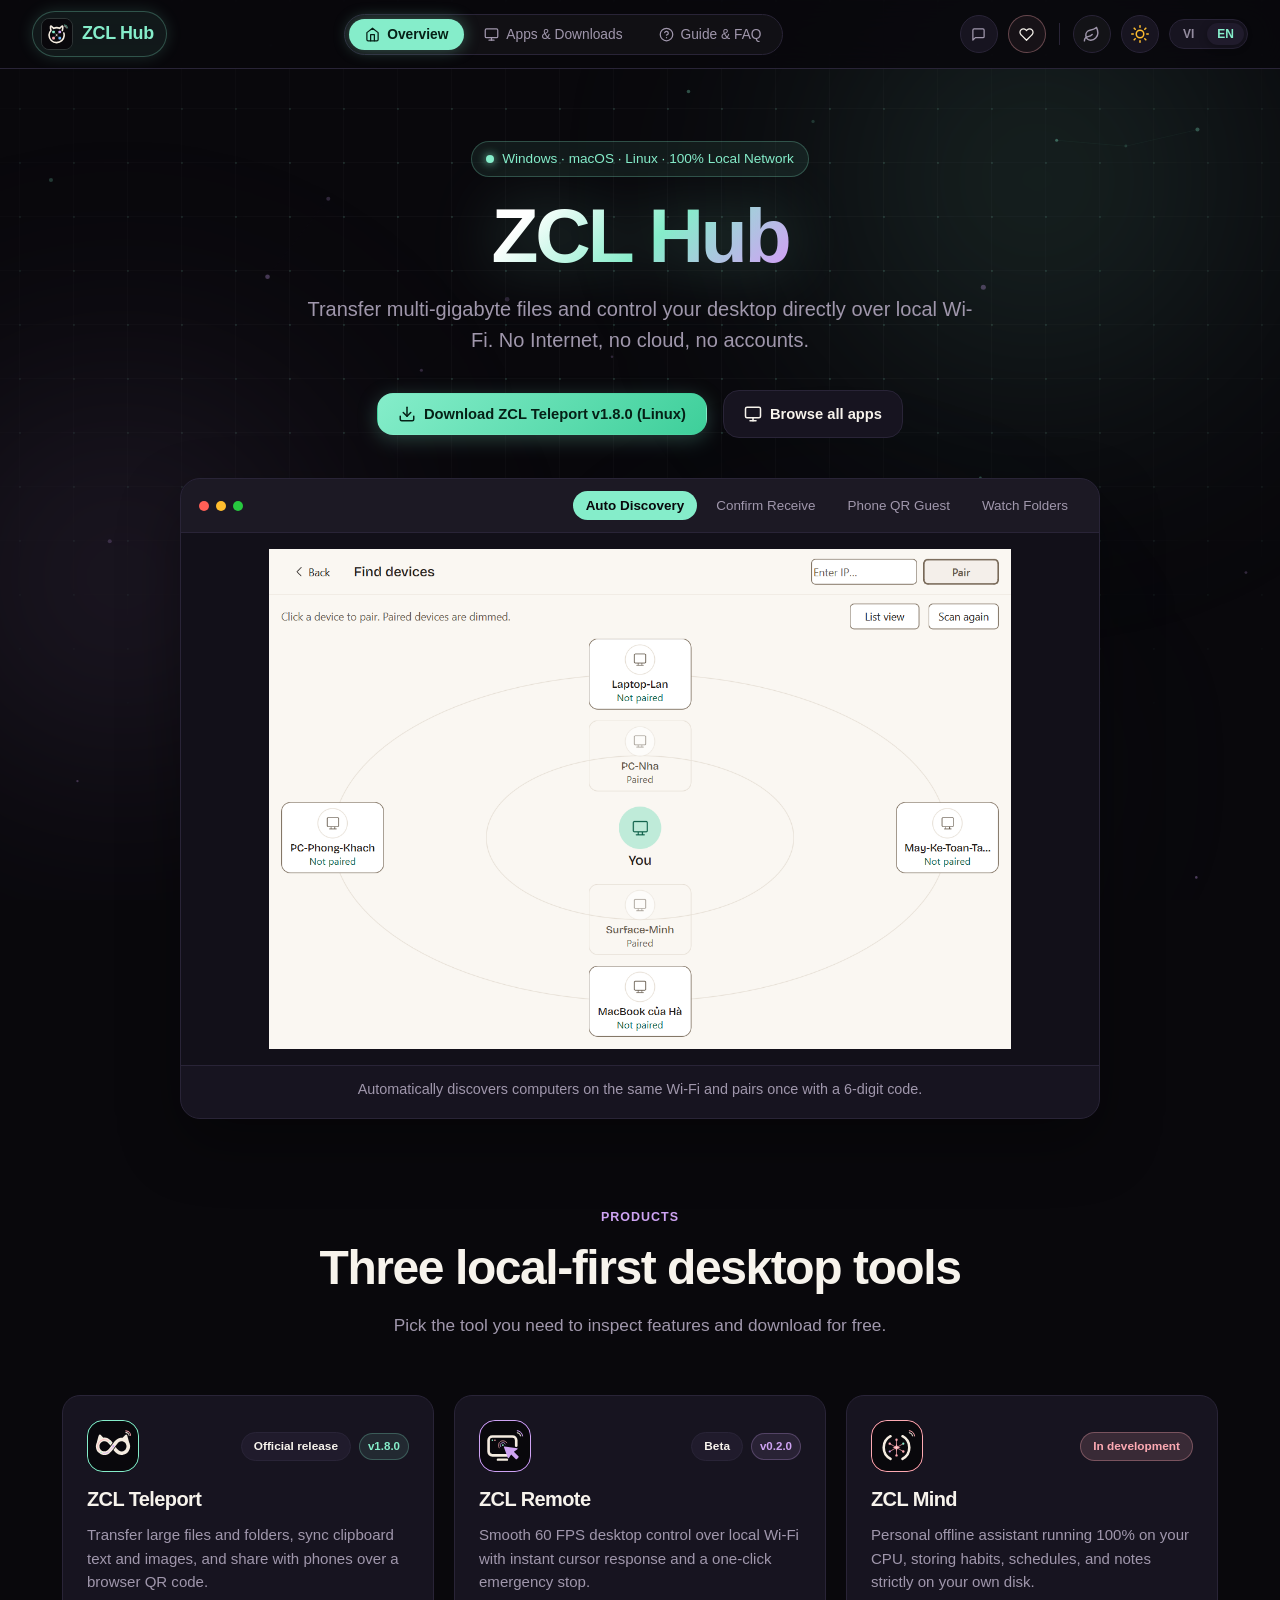
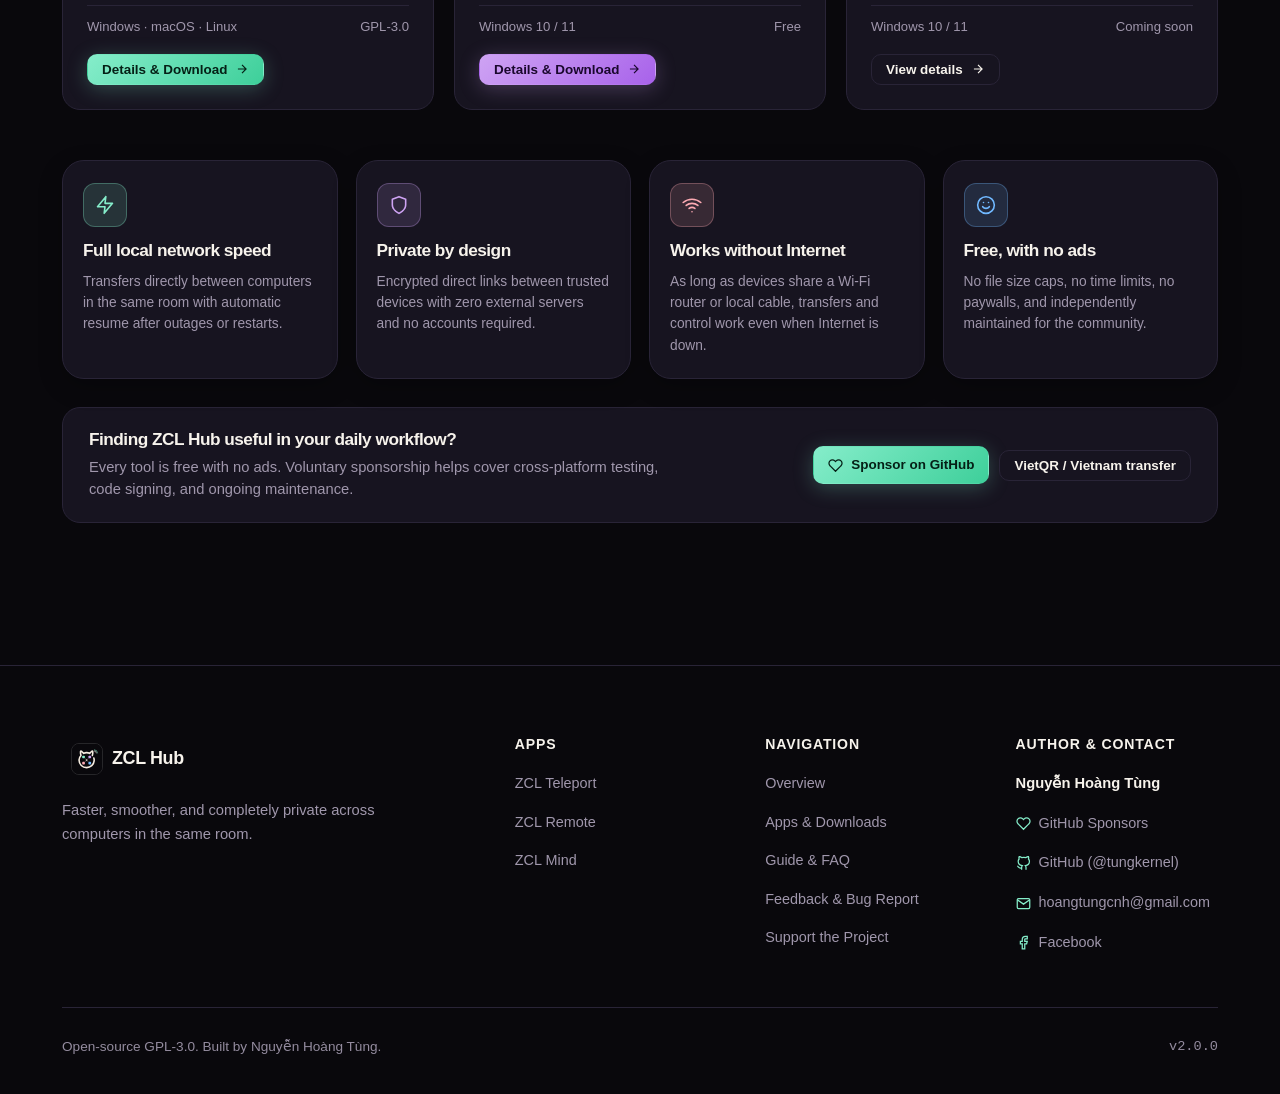
==== commit f97e5a1d: "feat: streamline ZCL Hub to 3 tabs with real Teleport v1.8.0 screenshots and GitHub Sponsors" ====
--- a/index.html
+++ b/index.html
@@ -4,13 +4,13 @@
   <meta charset="utf-8">
   <meta name="viewport" content="width=device-width, initial-scale=1">
   <title>ZCL Hub — Truyền file siêu tốc &amp; Điều khiển máy tính</title>
-  <meta name="description" content="ZCL Hub: Gửi nhận file hàng chục GB trong tích tắc và điều khiển máy tính siêu mượt qua mạng Wi-Fi chung. Không cần Internet, không cần tạo tài khoản.">
+  <meta name="description" content="ZCL Hub: Gửi nhận file hàng chục GB trong vài giây và điều khiển máy tính mượt mà qua Wi-Fi chung. Không cần Internet, không cần tạo tài khoản.">
   <meta name="theme-color" content="#09080c">
   <meta name="color-scheme" content="dark">
   <link rel="icon" href="assets/logo.svg" type="image/svg+xml">
   <link rel="apple-touch-icon" href="assets/pwa/apple-touch-icon.png">
   <link rel="manifest" href="manifest.json">
-  <link rel="stylesheet" href="src/styles.css?v=40">
+  <link rel="stylesheet" href="src/styles.css?v=41">
 
   <!-- Open Graph -->
   <meta property="og:title" content="ZCL Hub — Truyền file siêu tốc &amp; Điều khiển máy tính">
@@ -20,67 +20,52 @@
 </head>
 <body>
 
-  <!-- ============================================== -->
-  <!-- MULTI-LAYER MODERN TECH BACKGROUND SYSTEM      -->
-  <!-- ============================================== -->
+  <!-- Background Effects (Subtle Grid, Aurora Glow, Cursor Spotlight, Mesh Particles) -->
   <div class="site-bg-effects" aria-hidden="true">
-    <!-- Layer 1: Cyber LAN Dot Matrix & Perspective Grid -->
     <div class="bg-grid-pattern"></div>
-
-    <!-- Layer 2: Breathing Aurora Fluid Glow Orbs -->
     <div class="ambient-glow">
       <div class="glow-orb glow-1"></div>
       <div class="glow-orb glow-2"></div>
       <div class="glow-orb glow-3"></div>
-      <div class="glow-orb glow-4"></div>
     </div>
-
-    <!-- Layer 3: Interactive Cursor Spotlight Glow -->
     <div class="bg-mouse-spotlight" id="bgMouseSpotlight"></div>
-
-    <!-- Layer 4: Interactive LAN Mesh Nodes Particle Canvas -->
     <canvas id="bgParticlesCanvas" class="bg-particles-canvas"></canvas>
   </div>
 
-  <!-- Header (Unified Modern Nav Bar with Integrated Tabs & Theme Switcher) -->
+  <!-- Header -->
   <header class="site-header" id="siteHeader">
     <div class="container nav-wrap">
-      <!-- Left: Brand (Acts as Home / Overview Navigation) -->
+      <!-- Left: Brand -->
       <div class="nav-brand-wrap">
-        <a href="#overview" class="brand active" data-tab="tab-overview" data-key="1" aria-label="ZCL Hub - Trang chủ" title="Về trang chủ ZCL Hub" data-i18n-title="nav_brand_tooltip">
+        <a href="#overview" class="brand active" data-tab="tab-overview" aria-label="ZCL Hub" title="Về trang chủ ZCL Hub" data-i18n-title="nav_brand_tooltip">
           <img src="assets/logo.svg" alt="ZCL Logo" class="brand-logo">
           <span class="brand-name">ZCL Hub</span>
         </a>
       </div>
 
-      <!-- Center: Segmented Navigation Tabs (Functional Sections) -->
+      <!-- Center: 3-Tab Navigation -->
       <nav class="nav-tabs-wrapper" id="navTabsWrapper" aria-label="Danh mục chức năng">
         <div class="nav-tabs-scroll-fade fade-left" id="tabFadeLeft" aria-hidden="true"></div>
         <div class="main-tabs-bar" role="tablist">
           <div class="tab-sliding-indicator" id="tabSlidingIndicator" aria-hidden="true"></div>
+          <button class="main-tab-pill active" data-tab="tab-overview" data-key="1" role="tab" aria-selected="true" type="button">
+            <svg width="15" height="15" viewBox="0 0 24 24" fill="none" stroke="currentColor" stroke-width="2" stroke-linecap="round" stroke-linejoin="round"><path d="M3 9l9-7 9 7v11a2 2 0 0 1-2 2H5a2 2 0 0 1-2-2z"/><polyline points="9 22 9 12 15 12 15 22"/></svg>
+            <span data-i18n="nav_overview">Tổng quan</span>
+          </button>
           <button class="main-tab-pill" data-tab="tab-apps" data-key="2" role="tab" aria-selected="false" type="button">
-            <svg width="15" height="15" viewBox="0 0 24 24" fill="none" stroke="currentColor" stroke-width="2"><rect x="2" y="3" width="20" height="14" rx="2" ry="2"/><line x1="8" y1="21" x2="16" y2="21"/><line x1="12" y1="17" x2="12" y2="21"/></svg>
-            <span data-i18n="nav_apps">Ứng dụng</span>
+            <svg width="15" height="15" viewBox="0 0 24 24" fill="none" stroke="currentColor" stroke-width="2" stroke-linecap="round" stroke-linejoin="round"><rect x="2" y="3" width="20" height="14" rx="2" ry="2"/><line x1="8" y1="21" x2="16" y2="21"/><line x1="12" y1="17" x2="12" y2="21"/></svg>
+            <span data-i18n="nav_apps_download">Ứng dụng &amp; Tải về</span>
           </button>
-          <button class="main-tab-pill" data-tab="tab-download" data-key="3" role="tab" aria-selected="false" type="button">
-            <svg width="15" height="15" viewBox="0 0 24 24" fill="none" stroke="currentColor" stroke-width="2"><path d="M21 15v4a2 2 0 0 1-2 2H5a2 2 0 0 1-2-2v-4"/><polyline points="7 10 12 15 17 10"/><line x1="12" y1="15" x2="12" y2="3"/></svg>
-            <span data-i18n="nav_download">Tải về</span>
-          </button>
-          <button class="main-tab-pill" data-tab="tab-studio" data-key="4" role="tab" aria-selected="false" type="button">
-            <svg width="15" height="15" viewBox="0 0 24 24" fill="none" stroke="currentColor" stroke-width="2"><polygon points="5 3 19 12 5 21 5 3"/></svg>
-            <span data-i18n="nav_studio">Dùng thử trên Web</span>
-          </button>
-          <button class="main-tab-pill" data-tab="tab-faq" data-key="5" role="tab" aria-selected="false" type="button">
-            <svg width="15" height="15" viewBox="0 0 24 24" fill="none" stroke="currentColor" stroke-width="2"><circle cx="12" cy="12" r="10"/><path d="M9.09 9a3 3 0 0 1 5.83 1c0 2-3 3-3 3"/><line x1="12" y1="17" x2="12.01" y2="17"/></svg>
+          <button class="main-tab-pill" data-tab="tab-faq" data-key="3" role="tab" aria-selected="false" type="button">
+            <svg width="15" height="15" viewBox="0 0 24 24" fill="none" stroke="currentColor" stroke-width="2" stroke-linecap="round" stroke-linejoin="round"><circle cx="12" cy="12" r="10"/><path d="M9.09 9a3 3 0 0 1 5.83 1c0 2-3 3-3 3"/><line x1="12" y1="17" x2="12.01" y2="17"/></svg>
             <span data-i18n="nav_faq">Hướng dẫn &amp; Hỏi đáp</span>
           </button>
         </div>
         <div class="nav-tabs-scroll-fade fade-right" id="tabFadeRight" aria-hidden="true"></div>
       </nav>
 
-      <!-- Right: Action Controls (Theme Mode + Language) -->
+      <!-- Right: Action Controls -->
       <div class="nav-actions">
-        <!-- Feedback Quick Button -->
         <button class="nav-action-btn" id="btnHeaderFeedback" type="button" aria-label="Góp ý &amp; Báo lỗi" title="Góp ý &amp; Báo lỗi" data-i18n-title="nav_feedback">
           <svg width="15" height="15" viewBox="0 0 24 24" fill="none" stroke="currentColor" stroke-width="2" stroke-linecap="round" stroke-linejoin="round">
             <path d="M21 15a2 2 0 0 1-2 2H7l-4 4V5a2 2 0 0 1 2-2h14a2 2 0 0 1 2 2z"/>
@@ -88,19 +73,15 @@
           <span class="nav-action-text" data-i18n="nav_feedback">Góp ý</span>
         </button>
 
-        <!-- Donate Quick Button -->
-        <button class="nav-action-btn nav-donate-btn" id="btnHeaderDonate" type="button" aria-label="Ủng hộ tác giả" title="Ủng hộ tác giả" data-i18n-title="nav_donate">
+        <button class="nav-action-btn nav-donate-btn" id="btnHeaderDonate" type="button" aria-label="Ủng hộ dự án" title="Ủng hộ dự án" data-i18n-title="nav_donate">
           <svg width="15" height="15" viewBox="0 0 24 24" fill="none" stroke="currentColor" stroke-width="2" stroke-linecap="round" stroke-linejoin="round">
             <path d="M20.84 4.61a5.5 5.5 0 0 0-7.78 0L12 5.67l-1.06-1.06a5.5 5.5 0 0 0-7.78 7.78l1.06 1.06L12 21.23l7.78-7.78 1.06-1.06a5.5 5.5 0 0 0 0-7.78z"/>
           </svg>
           <span class="nav-action-text" data-i18n="nav_donate">Ủng hộ</span>
         </button>
 
-        <!-- Elegant Group Divider -->
         <span class="nav-action-divider" aria-hidden="true"></span>
 
-        <!-- Dark / Light Theme Toggle -->
-        <!-- Eco Mode / Low Power Mode Toggle -->
         <button class="eco-toggle-btn" id="ecoToggleBtn" type="button" aria-label="Chế độ tiết kiệm pin / Giảm hiệu ứng" title="Chế độ tiết kiệm pin / Giảm hiệu ứng" data-i18n-title="eco_toggle">
           <svg width="17" height="17" viewBox="0 0 24 24" fill="none" stroke="currentColor" stroke-width="2" stroke-linecap="round" stroke-linejoin="round">
             <path d="M11 20A7 7 0 0 1 9.8 6.1C15.5 5 17 4.48 19 2c1 2 2 4.18 2 8 0 5.5-4.78 10-10 10Z"/>
@@ -125,7 +106,6 @@
           </svg>
         </button>
 
-        <!-- Language Switcher -->
         <div class="lang-toggle" role="group" aria-label="Language selection">
           <button class="lang-btn active" data-lang="vi" type="button">VI</button>
           <button class="lang-btn" data-lang="en" type="button">EN</button>
@@ -134,623 +114,235 @@
     </div>
   </header>
 
-  <!-- Main View Container -->
+  <!-- Main Content -->
   <main id="mainContent">
 
     <!-- ============================================== -->
-    <!-- TAB 1: TỔNG QUAN (LANDING PAGE KHO ỨNG DỤNG)    -->
+    <!-- TAB 1: TỔNG QUAN (OVERVIEW)                    -->
     <!-- ============================================== -->
     <div class="tab-view active" id="tab-overview" role="tabpanel">
-      <!-- Hero Section -->
-      <section class="hero">
+      <!-- 1. Hero + Real Product Preview -->
+      <section class="hero hero-clean">
         <div class="container">
+          <div class="hero-platform-pill">
+            <span class="pulse-dot"></span>
+            <span data-i18n="hero_pill">Windows · macOS · Linux · 100% Mạng nội bộ</span>
+          </div>
+
           <h1 class="hero-brand-title" data-i18n="hero_title">
-            <span class="title-gradient">Zero-Cloud LAN Hub</span>
+            <span class="title-gradient">ZCL Hub</span>
           </h1>
 
           <p class="hero-lede" data-i18n="hero_lede">
-            Truyền file siêu tốc &amp; Điều khiển máy tính tức thì qua Wi-Fi chung. Không cần Internet, không cần tạo tài khoản.
+            Gửi file hàng chục GB và điều khiển máy tính trực tiếp qua Wi-Fi chung. Không cần Internet, không cần tạo tài khoản.
           </p>
 
           <div class="hero-cta">
-            <a href="#apps" class="btn btn-primary" data-tab="tab-apps">
-              <svg width="18" height="18" viewBox="0 0 24 24" fill="none" stroke="currentColor" stroke-width="2"><rect x="2" y="3" width="20" height="14" rx="2" ry="2"/><line x1="8" y1="21" x2="16" y2="21"/><line x1="12" y1="17" x2="12" y2="21"/></svg>
-              <span data-i18n="hero_btn_apps">Khám phá Kho ứng dụng</span>
+            <button class="btn btn-primary btn-open-download" id="heroPrimaryDownloadBtn" data-app="teleport" data-format="auto" type="button">
+              <svg width="18" height="18" viewBox="0 0 24 24" fill="none" stroke="currentColor" stroke-width="2" stroke-linecap="round" stroke-linejoin="round"><path d="M21 15v4a2 2 0 0 1-2 2H5a2 2 0 0 1-2-2v-4"/><polyline points="7 10 12 15 17 10"/><line x1="12" y1="15" x2="12" y2="3"/></svg>
+              <span id="heroPrimaryDownloadText" data-i18n="hero_btn_download">Tải ZCL Teleport v1.8.0</span>
+            </button>
+            <a href="#apps" class="btn btn-secondary" data-tab="tab-apps">
+              <svg width="18" height="18" viewBox="0 0 24 24" fill="none" stroke="currentColor" stroke-width="2" stroke-linecap="round" stroke-linejoin="round"><rect x="2" y="3" width="20" height="14" rx="2" ry="2"/><line x1="8" y1="21" x2="16" y2="21"/><line x1="12" y1="17" x2="12" y2="21"/></svg>
+              <span data-i18n="hero_btn_apps">Xem tất cả ứng dụng</span>
             </a>
-            <a href="#studio" class="btn btn-secondary" data-tab="tab-studio">
-              <svg width="18" height="18" viewBox="0 0 24 24" fill="none" stroke="currentColor" stroke-width="2"><polygon points="5 3 19 12 5 21 5 3"/></svg>
-              <span data-i18n="hero_btn_studio">Dùng thử ngay trên Web</span>
-            </a>
-          </div>
-
-          <!-- ZCL Cockpit Console Frame (Trạm Điều Khiển Mạng Nội Bộ) -->
-          <div class="zcl-console-frame" id="zclConsoleFrame">
-            <!-- Laser Scanner Effect -->
-            <div class="console-laser-scanner" id="consoleLaserScanner" aria-hidden="true"></div>
-            <!-- Console Top Bar -->
-            <div class="console-top-bar">
-              <div class="console-window-dots">
+          </div>
+
+          <!-- Real Screenshot Preview Card -->
+          <div class="hero-preview-shell" id="heroPreviewShell">
+            <div class="hero-preview-bar">
+              <div class="preview-dots" aria-hidden="true">
                 <span class="dot-red"></span>
                 <span class="dot-yellow"></span>
                 <span class="dot-green"></span>
-                <span class="console-title-tag">
-                  <svg width="14" height="14" viewBox="0 0 24 24" fill="none" stroke="currentColor" stroke-width="2"><path d="M5 12.55a11 11 0 0 1 14.08 0"/><path d="M1.42 9a16 16 0 0 1 21.16 0"/><path d="M8.53 16.11a6 6 0 0 1 6.95 0"/><line x1="12" y1="20" x2="12.01" y2="20"/></svg>
-                  <span data-i18n="console_tag">TRẠM ĐIỀU KHIỂN MẠNG NỘI BỘ (ZCL STATION)</span>
-                </span>
-              </div>
-              <div class="console-live-status">
-                <span class="pulse-dot"></span>
-                <span id="consoleEnvBadge" data-i18n="console_status">2 máy tính sẵn sàng · 100% Nội bộ</span>
-              </div>
-            </div>
-
-            <!-- Console Assistant Dialog Box -->
-            <div class="console-assistant-box">
-              <div class="assistant-avatar">
-                <svg width="22" height="22" viewBox="0 0 24 24" fill="none" stroke="currentColor" stroke-width="2"><rect x="3" y="11" width="18" height="10" rx="2"/><circle cx="12" cy="5" r="2"/><path d="M12 7v4"/><line x1="8" y1="16" x2="8.01" y2="16"/><line x1="16" y1="16" x2="16.01" y2="16"/></svg>
-              </div>
-              <div class="assistant-content">
-                <div class="assistant-name" data-i18n="assistant_name">Trợ lý kết nối ZCL Hub</div>
-                <p class="assistant-speech" id="assistantSpeech" data-i18n="assistant_text">
-                  Phát hiện 2 máy tính kết nối chung mạng Wi-Fi phòng bạn. Bạn muốn chuyển file lớn hay điều khiển máy tính từ xa?
-                </p>
-              </div>
-              <div class="assistant-actions">
-                <a href="#studio" class="btn-console-pill mint" data-tab="tab-studio" data-studio-tab="teleport">
-                  <svg width="14" height="14" viewBox="0 0 24 24" fill="none" stroke="currentColor" stroke-width="2"><path d="M7 16V4M7 4L3 8M7 4L11 8M17 8V20M17 20L21 16M17 20L13 16"/></svg>
-                  <span data-i18n="btn_assist_tp">Thử gửi file</span>
-                </a>
-                <a href="#studio" class="btn-console-pill lilac" data-tab="tab-studio" data-studio-tab="remote">
-                  <svg width="14" height="14" viewBox="0 0 24 24" fill="none" stroke="currentColor" stroke-width="2"><path d="m3 3 7.07 16.97 2.51-7.39 7.39-2.51L3 3z"/><path d="m13 13 6 6"/></svg>
-                  <span data-i18n="btn_assist_rm">Thử điều khiển</span>
-                </a>
-              </div>
-            </div>
-
-            <!-- Graphic Stage -->
-            <div class="visual-stage" id="consoleVisualStage">
-              <!-- Device Left (Laptop A - Teleport) -->
-              <div class="stage-device device-left">
-                <div class="device-icon-wrap">
-                  <svg class="device-svg" width="56" height="56" viewBox="0 0 24 24" fill="none" stroke="currentColor" stroke-width="1.8">
-                    <rect x="3" y="4" width="18" height="12" rx="2"/>
-                    <line x1="2" y1="20" x2="22" y2="20"/>
-                  </svg>
-                  <div class="screen-glow"></div>
-                </div>
-                <div class="device-info">
-                  <span class="device-name" id="stageDevAName" data-i18n="visual_dev_a">Máy tính A</span>
-                  <span class="device-role" id="stageDevARole" data-i18n="visual_dev_a_role">Laptop gửi file</span>
-                </div>
-                <div class="device-chip chip-teleport">
-                  <svg width="12" height="12" viewBox="0 0 24 24" fill="none" stroke="currentColor" stroke-width="2"><path d="M7 16V4M7 4L3 8M7 4L11 8M17 8V20M17 20L21 16M17 20L13 16"/></svg>
-                  <span id="stageDevAChip" data-i18n="visual_dev_a_chip">Gửi 4.2 GB trong 5s</span>
-                </div>
-              </div>
-
-              <!-- Center Animated Connection Line & Pulse Beam -->
-              <div class="stage-center-beam">
-                <div class="beam-line">
-                  <div class="beam-pulse beam-pulse-right"></div>
-                  <div class="beam-pulse beam-pulse-left"></div>
-                </div>
-                <div class="center-hub-node">
-                  <div class="radar-circle circle-1"></div>
-                  <div class="radar-circle circle-2"></div>
-                  <div class="hub-icon-inner">
-                    <svg width="22" height="22" viewBox="0 0 24 24" fill="none" stroke="currentColor" stroke-width="1.8">
-                      <path d="M5 12.55a11 11 0 0 1 14.08 0"/>
-                      <path d="M1.42 9a16 16 0 0 1 21.16 0"/>
-                      <path d="M8.53 16.11a6 6 0 0 1 6.95 0"/>
-                      <line x1="12" y1="20" x2="12.01" y2="20"/>
-                    </svg>
-                  </div>
-                </div>
-                <div class="beam-metric-badge">
-                  <svg width="13" height="13" viewBox="0 0 24 24" fill="none" stroke="currentColor" stroke-width="2"><polyline points="13 2 3 14 12 14 11 22 21 10 12 10 13 2"/></svg>
-                  <span id="stageSpeedBadge">100MB/s – 1GB/s</span>
-                </div>
-              </div>
-
-              <!-- Device Right (PC B - Remote) -->
-              <div class="stage-device device-right">
-                <div class="device-icon-wrap">
-                  <svg class="device-svg" width="56" height="56" viewBox="0 0 24 24" fill="none" stroke="currentColor" stroke-width="1.8">
-                    <rect x="2" y="3" width="20" height="14" rx="2"/>
-                    <line x1="8" y1="21" x2="16" y2="21"/>
-                    <line x1="12" y1="17" x2="12" y2="21"/>
-                  </svg>
-                  <div class="screen-glow lilac"></div>
-                </div>
-                <div class="device-info">
-                  <span class="device-name" id="stageDevBName" data-i18n="visual_dev_b">Máy tính B</span>
-                  <span class="device-role" id="stageDevBRole" data-i18n="visual_dev_b_role">Màn hình điều khiển</span>
-                </div>
-                <div class="device-chip chip-remote">
-                  <svg width="12" height="12" viewBox="0 0 24 24" fill="none" stroke="currentColor" stroke-width="2"><path d="m3 3 7.07 16.97 2.51-7.39 7.39-2.51L3 3z"/><path d="m13 13 6 6"/></svg>
-                  <span id="stageDevBChip" data-i18n="visual_dev_b_chip">Chuột ăn ngay · 0ms</span>
-                </div>
-              </div>
-            </div>
-
-            <!-- Graphic Quick Features Footer -->
-            <div class="visual-card-footer">
-              <div class="visual-feature-pill">
-                <span class="feat-dot mint"></span>
-                <span id="stageFeat1" data-i18n="visual_feat_1">Tốc độ: 100MB/s – 1GB/s qua Wi-Fi</span>
-              </div>
-              <div class="visual-feature-pill">
-                <span class="feat-dot lilac"></span>
-                <span id="stageFeat2" data-i18n="visual_feat_2">Điều khiển: Chuột 0ms mượt mà</span>
-              </div>
-              <div class="visual-feature-pill">
-                <span class="feat-dot pink"></span>
-                <span id="stageFeat3" data-i18n="visual_feat_3">Riêng tư: 100% trong phòng, 0 máy chủ ngoài</span>
-              </div>
-            </div>
-
-            <!-- Environment Switcher Bar (Bottom Bar) -->
-            <div class="console-env-bar">
-              <span class="env-bar-label">
-                <svg width="14" height="14" viewBox="0 0 24 24" fill="none" stroke="currentColor" stroke-width="2"><circle cx="12" cy="12" r="10"/><polygon points="16.24 7.76 14.12 14.12 7.76 16.24 9.88 9.88 16.24 7.76"/></svg>
-                <span data-i18n="env_label">Chọn bối cảnh sử dụng:</span>
-              </span>
-              <div class="env-buttons-group" role="tablist">
-                <button class="env-btn active" data-env="home" type="button">
-                  <svg width="14" height="14" viewBox="0 0 24 24" fill="none" stroke="currentColor" stroke-width="2"><path d="M3 9l9-7 9 7v11a2 2 0 0 1-2 2H5a2 2 0 0 1-2-2z"/><polyline points="9 22 9 12 15 12 15 22"/></svg>
-                  <span data-i18n="env_home">Phòng làm việc gia đình</span>
-                </button>
-                <button class="env-btn" data-env="office" type="button">
-                  <svg width="14" height="14" viewBox="0 0 24 24" fill="none" stroke="currentColor" stroke-width="2"><rect x="4" y="2" width="16" height="20" rx="2" ry="2"/><line x1="9" y1="22" x2="9" y2="22.01"/><line x1="15" y1="22" x2="15.01" y2="22"/><line x1="9" y1="6" x2="9" y2="6.01"/><line x1="15" y1="6" x2="15.01" y2="6"/><line x1="9" y1="10" x2="9" y2="10.01"/><line x1="15" y1="10" x2="15.01" y2="10"/><line x1="9" y1="14" x2="9" y2="14.01"/><line x1="15" y1="14" x2="15.01" y2="14"/><line x1="9" y1="18" x2="9" y2="18.01"/><line x1="15" y1="18" x2="15.01" y2="18"/></svg>
-                  <span data-i18n="env_office">Văn phòng công ty</span>
-                </button>
-                <button class="env-btn" data-env="cafe" type="button">
-                  <svg width="14" height="14" viewBox="0 0 24 24" fill="none" stroke="currentColor" stroke-width="2"><path d="M18 8h1a4 4 0 0 1 0 8h-1"/><path d="M2 8h16v9a4 4 0 0 1-4 4H6a4 4 0 0 1-4-4V8z"/><line x1="6" y1="1" x2="6" y2="4"/><line x1="10" y1="1" x2="10" y2="4"/><line x1="14" y1="1" x2="14" y2="4"/></svg>
-                  <span data-i18n="env_cafe">Quán Cafe</span>
-                </button>
-                <button class="env-btn" data-env="offline" type="button">
-                  <svg width="14" height="14" viewBox="0 0 24 24" fill="none" stroke="currentColor" stroke-width="2"><path d="M12 22s8-4 8-10V5l-8-3-8 3v7c0 6 8 10 8 10z"/><line x1="1" y1="2" x2="23" y2="24"/></svg>
-                  <span data-i18n="env_offline">Khi mất Internet</span>
-                </button>
-              </div>
-            </div>
+              </div>
+              <div class="preview-tabs" role="tablist" aria-label="Xem trước giao diện ZCL Teleport">
+                <button type="button" class="preview-tab-btn active" data-shot="discovery" role="tab" aria-selected="true" data-i18n="shot_tab_discovery">Tự tìm máy</button>
+                <button type="button" class="preview-tab-btn" data-shot="receive" role="tab" aria-selected="false" data-i18n="shot_tab_receive">Hỏi trước khi nhận</button>
+                <button type="button" class="preview-tab-btn" data-shot="qr" role="tab" aria-selected="false" data-i18n="shot_tab_qr">Gửi qua QR điện thoại</button>
+                <button type="button" class="preview-tab-btn" data-shot="settings" role="tab" aria-selected="false" data-i18n="shot_tab_settings">Tự đẩy thư mục</button>
+              </div>
+            </div>
+            <div class="hero-preview-stage">
+              <img
+                id="heroPreviewImg"
+                src="assets/screenshots/tim-may-moi.png"
+                alt="ZCL Teleport interface preview"
+                class="hero-preview-img"
+              >
+            </div>
+            <p class="hero-preview-caption" id="heroPreviewCaption" data-i18n="shot_cap_discovery">
+              ZCL Teleport tự tìm các máy tính đang bật trong cùng mạng Wi-Fi, không cần gõ địa chỉ IP.
+            </p>
           </div>
         </div>
       </section>
 
-      <!-- ============================================== -->
-      <!-- SECTION 1.5: 4 ĐIỂM NỔI BẬT CỐT LÕI          -->
-      <!-- ============================================== -->
-      <section class="overview-pillars-strip" aria-label="4 điểm nổi bật của ZCL Hub">
+      <!-- 2. Three ZCL Products -->
+      <section class="section overview-products-section">
+        <div class="container">
+          <div class="section-head">
+            <span class="section-badge" data-i18n="ov_products_badge">CÁC SẢN PHẨM</span>
+            <h2 data-i18n="ov_products_title">Ba công cụ làm việc trực tiếp trên máy</h2>
+            <p data-i18n="ov_products_sub">Chọn ứng dụng phù hợp với nhu cầu của bạn để xem chi tiết và tải về miễn phí.</p>
+          </div>
+
+          <div class="overview-products-grid">
+            <!-- Teleport -->
+            <article class="overview-product-card mint">
+              <div class="ov-card-head">
+                <div class="app-icon teleport-icon">
+                  <img src="assets/logos/zcl-teleport.svg" alt="ZCL Teleport" class="app-logo-img">
+                </div>
+                <div class="store-badge-group">
+                  <span class="product-pill" data-i18n="tp_status">Bản chính thức</span>
+                  <span class="store-version-tag" id="ovTpVersion">v1.8.0</span>
+                </div>
+              </div>
+              <h3>ZCL Teleport</h3>
+              <p class="ov-card-desc" data-i18n="ov_tp_desc">
+                Gửi file và thư mục dung lượng lớn, đồng bộ khay nhớ tạm hai chiều và gửi ảnh sang điện thoại qua mã QR.
+              </p>
+              <div class="ov-card-meta">
+                <span>Windows · macOS · Linux</span>
+                <span>GPL-3.0</span>
+              </div>
+              <div class="ov-card-actions">
+                <button class="btn btn-primary btn-sm" data-action="open-detail" data-app-target="teleport" type="button">
+                  <span data-i18n="ov_btn_view_download">Xem &amp; Tải về</span>
+                  <svg width="14" height="14" viewBox="0 0 24 24" fill="none" stroke="currentColor" stroke-width="2"><path d="M5 12h14M12 5l7 7-7 7"/></svg>
+                </button>
+              </div>
+            </article>
+
+            <!-- Remote -->
+            <article class="overview-product-card lilac">
+              <div class="ov-card-head">
+                <div class="app-icon remote-icon">
+                  <img src="assets/logos/zcl-remote.svg" alt="ZCL Remote" class="app-logo-img">
+                </div>
+                <div class="store-badge-group">
+                  <span class="product-pill lilac" data-i18n="rm_status">Bản thử nghiệm</span>
+                  <span class="store-version-tag lilac" id="ovRmVersion">v0.2.0</span>
+                </div>
+              </div>
+              <h3>ZCL Remote</h3>
+              <p class="ov-card-desc" data-i18n="ov_rm_desc">
+                Điều khiển máy tính từ xa mượt mà 60 FPS qua Wi-Fi chung, chuột bấm ăn ngay và có nút dừng khẩn cấp.
+              </p>
+              <div class="ov-card-meta">
+                <span>Windows 10 / 11</span>
+                <span data-i18n="chip_proprietary">Miễn phí</span>
+              </div>
+              <div class="ov-card-actions">
+                <button class="btn btn-lilac btn-sm" data-action="open-detail" data-app-target="remote" type="button">
+                  <span data-i18n="ov_btn_view_download">Xem &amp; Tải về</span>
+                  <svg width="14" height="14" viewBox="0 0 24 24" fill="none" stroke="currentColor" stroke-width="2"><path d="M5 12h14M12 5l7 7-7 7"/></svg>
+                </button>
+              </div>
+            </article>
+
+            <!-- Mind -->
+            <article class="overview-product-card pink">
+              <div class="ov-card-head">
+                <div class="app-icon mind-icon">
+                  <img src="assets/logos/zcl-mind.svg" alt="ZCL Mind" class="app-logo-img">
+                </div>
+                <div class="store-badge-group">
+                  <span class="product-pill pink" data-i18n="mind_status">Đang phát triển</span>
+                </div>
+              </div>
+              <h3>ZCL Mind</h3>
+              <p class="ov-card-desc" data-i18n="ov_mind_desc">
+                Trợ lý cá nhân chạy 100% bằng CPU trên máy tính, lưu cục bộ thói quen, lịch trình và mối quan hệ hoàn toàn ngoại tuyến.
+              </p>
+              <div class="ov-card-meta">
+                <span>Windows 10 / 11</span>
+                <span data-i18n="chip_coming_soon">Sắp ra mắt</span>
+              </div>
+              <div class="ov-card-actions">
+                <button class="btn btn-secondary btn-sm" data-action="open-detail" data-app-target="mind" type="button">
+                  <span data-i18n="ov_btn_view_detail">Xem chi tiết</span>
+                  <svg width="14" height="14" viewBox="0 0 24 24" fill="none" stroke="currentColor" stroke-width="2"><path d="M5 12h14M12 5l7 7-7 7"/></svg>
+                </button>
+              </div>
+            </article>
+          </div>
+        </div>
+      </section>
+
+      <!-- 3. Core Commitments + Support Strip -->
+      <section class="overview-pillars-strip" aria-label="4 cam kết cốt lõi của ZCL Hub">
         <div class="container">
           <div class="pillars-bento-grid">
             <div class="pillar-highlight-card mint">
               <div class="pillar-highlight-icon mint">
-                <svg width="22" height="22" viewBox="0 0 24 24" fill="none" stroke="currentColor" stroke-width="1.8" stroke-linecap="round" stroke-linejoin="round"><polyline points="13 2 3 14 12 14 11 22 21 10 12 10 13 2"/></svg>
-              </div>
-              <h3 data-i18n="pil1_title">Gửi file siêu tốc</h3>
-              <p data-i18n="pil1_desc">Chuyển file dung lượng hàng chục GB trong vài giây giữa hai máy tính cùng phòng mà không lo bị nghẽn mạng.</p>
+                <svg width="20" height="20" viewBox="0 0 24 24" fill="none" stroke="currentColor" stroke-width="1.9" stroke-linecap="round" stroke-linejoin="round"><polyline points="13 2 3 14 12 14 11 22 21 10 12 10 13 2"/></svg>
+              </div>
+              <h3 data-i18n="pil1_title">Tốc độ tối đa của mạng</h3>
+              <p data-i18n="pil1_desc">Truyền thẳng giữa các máy cùng phòng, không bóp băng thông và tự nối lại nếu mất mạng giữa chừng.</p>
             </div>
 
             <div class="pillar-highlight-card lilac">
               <div class="pillar-highlight-icon lilac">
-                <svg width="22" height="22" viewBox="0 0 24 24" fill="none" stroke="currentColor" stroke-width="1.8" stroke-linecap="round" stroke-linejoin="round"><path d="m3 3 7.07 16.97 2.51-7.39 7.39-2.51L3 3z"/><path d="m13 13 6 6"/></svg>
-              </div>
-              <h3 data-i18n="pil2_title">Chuột bấm ăn ngay</h3>
-              <p data-i18n="pil2_desc">Điều khiển máy tính từ xa mượt mà như đang ngồi trực tiếp trước màn hình thật, không có độ trễ giật lắc.</p>
+                <svg width="20" height="20" viewBox="0 0 24 24" fill="none" stroke="currentColor" stroke-width="1.9" stroke-linecap="round" stroke-linejoin="round"><path d="M12 22s8-4 8-10V5l-8-3-8 3v7c0 6 8 10 8 10z"/></svg>
+              </div>
+              <h3 data-i18n="pil2_title">Riêng tư tuyệt đối</h3>
+              <p data-i18n="pil2_desc">Dữ liệu đi thẳng giữa các thiết bị đã xác nhận tin cậy, không đi qua máy chủ trung gian và không cần tài khoản.</p>
             </div>
 
             <div class="pillar-highlight-card pink">
               <div class="pillar-highlight-icon pink">
-                <svg width="22" height="22" viewBox="0 0 24 24" fill="none" stroke="currentColor" stroke-width="1.8" stroke-linecap="round" stroke-linejoin="round"><path d="M5 12.55a11 11 0 0 1 14.08 0"/><path d="M1.42 9a16 16 0 0 1 21.16 0"/><path d="M8.53 16.11a6 6 0 0 1 6.95 0"/><line x1="12" y1="20" x2="12.01" y2="20"/></svg>
-              </div>
-              <h3 data-i18n="pil3_title">Không cần Internet</h3>
-              <p data-i18n="pil3_desc">Kể cả khi bị mất mạng ngoài hay đứt cáp, các máy tính kết nối chung một cục Wi-Fi vẫn làm việc bình thường.</p>
+                <svg width="20" height="20" viewBox="0 0 24 24" fill="none" stroke="currentColor" stroke-width="1.9" stroke-linecap="round" stroke-linejoin="round"><path d="M5 12.55a11 11 0 0 1 14.08 0"/><path d="M1.42 9a16 16 0 0 1 21.16 0"/><path d="M8.53 16.11a6 6 0 0 1 6.95 0"/><line x1="12" y1="20" x2="12.01" y2="20"/></svg>
+              </div>
+              <h3 data-i18n="pil3_title">Chạy tốt khi mất Internet</h3>
+              <p data-i18n="pil3_desc">Chỉ cần chung cục phát Wi-Fi hoặc dây mạng nội bộ là gửi file và điều khiển bình thường ngay cả khi mất mạng ngoài.</p>
             </div>
 
             <div class="pillar-highlight-card blue">
               <div class="pillar-highlight-icon blue">
-                <svg width="22" height="22" viewBox="0 0 24 24" fill="none" stroke="currentColor" stroke-width="1.8" stroke-linecap="round" stroke-linejoin="round"><path d="M12 22s8-4 8-10V5l-8-3-8 3v7c0 6 8 10 8 10z"/></svg>
-              </div>
-              <h3 data-i18n="pil4_title">Bảo mật riêng tư</h3>
-              <p data-i18n="pil4_desc">Dữ liệu truyền thẳng trực tiếp giữa hai máy tính của bạn, không gửi qua bất kỳ máy chủ bên ngoài nào.</p>
+                <svg width="20" height="20" viewBox="0 0 24 24" fill="none" stroke="currentColor" stroke-width="1.9" stroke-linecap="round" stroke-linejoin="round"><circle cx="12" cy="12" r="10"/><path d="M8 14s1.5 2 4 2 4-2 4-2"/><line x1="9" y1="9" x2="9.01" y2="9"/><line x1="15" y1="9" x2="15.01" y2="9"/></svg>
+              </div>
+              <h3 data-i18n="pil4_title">Miễn phí, không quảng cáo</h3>
+              <p data-i18n="pil4_desc">Không giới hạn dung lượng, không khóa tính năng, không quảng cáo và được duy trì độc lập cho cộng đồng.</p>
+            </div>
+          </div>
+
+          <!-- Compact Support Callout -->
+          <div class="overview-support-bar">
+            <div class="support-bar-text">
+              <h3 data-i18n="ov_support_title">ZCL Hub hữu ích cho công việc hàng ngày của bạn?</h3>
+              <p data-i18n="ov_support_desc">Mọi công cụ đều miễn phí và không quảng cáo. Sự ủng hộ của bạn giúp duy trì dự án, kiểm thử đa nền tảng và hướng tới ký mã ứng dụng.</p>
+            </div>
+            <div class="support-bar-actions">
+              <a href="https://github.com/sponsors/tungkernel" target="_blank" rel="noopener noreferrer" class="btn btn-primary btn-sm">
+                <svg width="15" height="15" viewBox="0 0 24 24" fill="none" stroke="currentColor" stroke-width="2" stroke-linecap="round" stroke-linejoin="round"><path d="M20.84 4.61a5.5 5.5 0 0 0-7.78 0L12 5.67l-1.06-1.06a5.5 5.5 0 0 0-7.78 7.78l1.06 1.06L12 21.23l7.78-7.78 1.06-1.06a5.5 5.5 0 0 0 0-7.78z"/></svg>
+                <span data-i18n="ov_support_github">Ủng hộ trên GitHub Sponsors</span>
+              </a>
+              <button type="button" class="btn btn-secondary btn-sm" id="btnOverviewOpenDonate">
+                <span data-i18n="ov_support_vietqr">VietQR / Chuyển khoản VN</span>
+              </button>
             </div>
           </div>
         </div>
       </section>
-
-      <!-- ============================================== -->
-      <!-- SECTION 2: DẢI THẺ VÒM CUNG (ARCH CARDS SHOWCASE) -->
-      <!-- ============================================== -->
-      <section class="section arch-showcase-section">
-        <div class="container">
-          <div class="section-head">
-            <span class="section-badge" data-i18n="arch_badge">BỘ ỨNG DỤNG MẠNG NỘI BỘ</span>
-            <h2 data-i18n="arch_title">Khám phá các sản phẩm ZCL</h2>
-            <p data-i18n="arch_sub">Được thiết kế cho nhu cầu làm việc hàng ngày trong phòng: truyền file siêu tốc, điều khiển máy tính và kết nối tức thì.</p>
-          </div>
-
-          <!-- Arch Track Container with Glowing Cable -->
-          <div class="arch-cards-track">
-            <!-- Animated SVG LAN Cable running behind cards -->
-            <svg class="arch-cable-svg" viewBox="0 0 1200 60" preserveAspectRatio="none" fill="none">
-              <path d="M 0 30 Q 300 5, 600 30 T 1200 30" stroke="var(--border-bright)" stroke-width="2" stroke-dasharray="6 6"/>
-              <path class="cable-pulse-path" d="M 0 30 Q 300 5, 600 30 T 1200 30" stroke="var(--mint)" stroke-width="2"/>
-            </svg>
-
-            <div class="arch-cards-grid">
-              <!-- Card 01: Teleport -->
-              <div class="arch-card arch-card-teleport" data-app="teleport">
-                <div class="arch-card-pill">
-                  <span class="arch-num">01</span>
-                  <span class="arch-zone" data-i18n="arch_z1">VÙNG 01 · GỬI FILE</span>
-                </div>
-                <!-- Floating Icon Badge -->
-                <div class="arch-floating-badge mint">
-                  <svg width="22" height="22" viewBox="0 0 24 24" fill="none" stroke="currentColor" stroke-width="1.9" stroke-linecap="round" stroke-linejoin="round"><path d="M9.6 14.4C8.4 15.6 7.1 16.5 5.5 16.5a3.5 3.5 0 1 1 0-7c2.3 0 3.9 2 6.5 5s4.2 5 6.5 5a3.5 3.5 0 1 0 0-7c-1.6 0-2.9.9-4.1 2.1"/><path d="M12.2 10.8L14.8 8.2"/><path d="M12.3 8.2h2.5v2.5"/></svg>
-                </div>
-                <!-- Arch Preview Window -->
-                <div class="arch-window">
-                  <div class="arch-preview-content">
-                    <div class="arch-file-anim">
-                      <div class="arch-file-name">Phim_4K_BanGoc.mov</div>
-                      <div class="arch-bar-wrap"><div class="arch-bar-fill"></div></div>
-                      <div class="arch-speed-chip mint">960 MB/s (Wi-Fi 6)</div>
-                    </div>
-                  </div>
-                </div>
-                <div class="arch-card-body">
-                  <h3>ZCL Teleport</h3>
-                  <p data-i18n="arch_desc_tp">Gửi nhận file dung lượng không giới hạn và copy-paste tức thì giữa hai máy tính cùng phòng.</p>
-                  <a href="#apps/teleport" class="arch-explore-btn mint" data-tab="tab-apps" data-app-target="teleport">
-                    <span data-i18n="arch_explore">Khám phá</span>
-                    <svg width="14" height="14" viewBox="0 0 24 24" fill="none" stroke="currentColor" stroke-width="2"><path d="M5 12h14M12 5l7 7-7 7"/></svg>
-                  </a>
-                </div>
-              </div>
-
-              <!-- Card 02: Remote -->
-              <div class="arch-card arch-card-remote" data-app="remote">
-                <div class="arch-card-pill">
-                  <span class="arch-num">02</span>
-                  <span class="arch-zone" data-i18n="arch_z2">VÙNG 02 · ĐIỀU KHIỂN</span>
-                </div>
-                <div class="arch-floating-badge lilac">
-                  <svg width="22" height="22" viewBox="0 0 24 24" fill="none" stroke="currentColor" stroke-width="1.9" stroke-linecap="round" stroke-linejoin="round"><path d="M11 17H5a2 2 0 0 1-2-2V6a2 2 0 0 1 2-2h14a2 2 0 0 1 2 2v4"/><line x1="8" y1="20.5" x2="13.5" y2="20.5"/><path d="M13 11.5l7.5 3.2-3.2 1.4-1.4 3.2L13 11.5z"/><line x1="17.3" y1="16.1" x2="20.5" y2="19.3"/></svg>
-                </div>
-                <div class="arch-window">
-                  <div class="arch-preview-content">
-                    <div class="arch-remote-anim">
-                      <div class="arch-remote-hud"><span class="pulse-dot"></span> 60 FPS</div>
-                      <div class="arch-cursor-tracer">
-                        <svg width="16" height="16" viewBox="0 0 24 24" fill="none" stroke="currentColor" stroke-width="2"><path d="m3 3 7.07 16.97 2.51-7.39 7.39-2.51L3 3z"/></svg>
-                        <span class="arch-latency-tag">0.2ms</span>
-                      </div>
-                    </div>
-                  </div>
-                </div>
-                <div class="arch-card-body">
-                  <h3>ZCL Remote</h3>
-                  <p data-i18n="arch_desc_rm">Điều khiển máy tính từ xa mượt mà như ngồi trước máy thật, chuột bấm ăn ngay không giật lag.</p>
-                  <a href="#apps/remote" class="arch-explore-btn lilac" data-tab="tab-apps" data-app-target="remote">
-                    <span data-i18n="arch_explore">Khám phá</span>
-                    <svg width="14" height="14" viewBox="0 0 24 24" fill="none" stroke="currentColor" stroke-width="2"><path d="M5 12h14M12 5l7 7-7 7"/></svg>
-                  </a>
-                </div>
-              </div>
-
-              <!-- Card 03: Mind -->
-              <div class="arch-card arch-card-mind" data-app="mind">
-                <div class="arch-card-pill">
-                  <span class="arch-num">03</span>
-                  <span class="arch-zone" data-i18n="arch_z3">VÙNG 03 · TRỢ LÝ THẤU HIỂU</span>
-                  <span class="arch-badge-pill pink" data-i18n="mind_status">Đang phát triển</span>
-                </div>
-                <div class="arch-floating-badge pink">
-                  <svg width="22" height="22" viewBox="0 0 24 24" fill="none" stroke="currentColor" stroke-width="1.8" stroke-linecap="round" stroke-linejoin="round"><circle cx="12" cy="12" r="2.6"/><circle cx="12" cy="4.2" r="1.4"/><circle cx="18.8" cy="8.1" r="1.4"/><circle cx="18.8" cy="15.9" r="1.4"/><circle cx="12" cy="19.8" r="1.4"/><circle cx="5.2" cy="15.9" r="1.4"/><circle cx="5.2" cy="8.1" r="1.4"/><line x1="12" y1="5.6" x2="12" y2="9.4"/><line x1="17.5" y1="8.8" x2="14.3" y2="10.7"/><line x1="17.5" y1="15.2" x2="14.3" y2="13.3"/><line x1="12" y1="18.4" x2="12" y2="14.6"/><line x1="6.5" y1="15.2" x2="9.7" y2="13.3"/><line x1="6.5" y1="8.8" x2="9.7" y2="10.7"/></svg>
-                </div>
-                <div class="arch-window">
-                  <div class="arch-preview-content">
-                    <div class="arch-mind-anim">
-                      <div class="arch-mind-tags">
-                        <span class="arch-mind-tag" data-i18n="arch_mind_tag_1">Thói quen</span>
-                        <span class="arch-mind-tag" data-i18n="arch_mind_tag_2">Lịch trình</span>
-                        <span class="arch-mind-tag" data-i18n="arch_mind_tag_3">Tính cách</span>
-                        <span class="arch-mind-tag" data-i18n="arch_mind_tag_4">Quan hệ</span>
-                      </div>
-                      <div class="arch-speed-chip pink" data-i18n="arch_mind_chip">100% Trên máy</div>
-                    </div>
-                  </div>
-                </div>
-                <div class="arch-card-body">
-                  <h3>ZCL Mind</h3>
-                  <p data-i18n="arch_desc_mind">Trợ lý thấu hiểu cá nhân chạy 100% trên máy. Tự động ghi nhớ thói quen, lịch trình, mối quan hệ và tính cách trong phòng.</p>
-                  <a href="#apps/mind" class="arch-explore-btn pink" data-tab="tab-apps" data-app-target="mind">
-                    <span data-i18n="arch_explore">Khám phá</span>
-                    <svg width="14" height="14" viewBox="0 0 24 24" fill="none" stroke="currentColor" stroke-width="2"><path d="M5 12h14M12 5l7 7-7 7"/></svg>
-                  </a>
-                </div>
-              </div>
-            </div>
-          </div>
-        </div>
-      </section>
-
-      <!-- ============================================== -->
-      <!-- SECTION 3: VÒNG XOAY THIẾT BỊ NỘI BỘ (LAN ORBIT)-->
-      <!-- ============================================== -->
-      <section class="section orbit-showcase-section">
-        <div class="container">
-          <div class="section-head">
-            <span class="section-badge" data-i18n="orbit_badge">KẾT NỐI KHÔNG DÂY NỘI BỘ</span>
-            <h2 data-i18n="orbit_title">Quỹ đạo liên kết đa thiết bị</h2>
-            <p data-i18n="orbit_sub">Chọn bất kỳ thiết bị nào trên vòng tròn để xem đường truyền kết nối trực tiếp trong phòng.</p>
-          </div>
-
-          <div class="orbit-container">
-            <!-- Left: Live Connection Data Card -->
-            <div class="orbit-info-card">
-              <div class="orbit-info-header">
-                <div class="orbit-pair-badge" id="orbitPairBadge">
-                  <span class="device-tag-a" id="orbitTagA">Laptop A</span>
-                  <span class="pair-arrow">&harr;</span>
-                  <span class="device-tag-b" id="orbitTagB" data-i18n="orbit_tag_b">Máy tính bàn B</span>
-                </div>
-                <span class="orbit-live-pill">
-                  <span class="pulse-dot"></span>
-                  <span data-i18n="orbit_live">Trực tiếp · Không qua Cloud</span>
-                </span>
-              </div>
-
-              <div class="orbit-stats-list">
-                <div class="orbit-stat-item">
-                  <div class="stat-icon mint">
-                    <svg width="18" height="18" viewBox="0 0 24 24" fill="none" stroke="currentColor" stroke-width="2"><polyline points="13 2 3 14 12 14 11 22 21 10 12 10 13 2"/></svg>
-                  </div>
-                  <div class="stat-meta">
-                    <span class="stat-label" data-i18n="orbit_stat_speed">Tốc độ đo được</span>
-                    <span class="stat-value" id="orbitStatSpeed">960 MB/s (Wi-Fi 6)</span>
-                  </div>
-                </div>
-
-                <div class="orbit-stat-item">
-                  <div class="stat-icon lilac">
-                    <svg width="18" height="18" viewBox="0 0 24 24" fill="none" stroke="currentColor" stroke-width="2"><circle cx="12" cy="12" r="10"/><polyline points="12 6 12 12 16 14"/></svg>
-                  </div>
-                  <div class="stat-meta">
-                    <span class="stat-label" data-i18n="orbit_stat_latency">Độ trễ phản hồi</span>
-                    <span class="stat-value" id="orbitStatLatency" data-i18n="orbit_val_latency">0.2ms (Chuột ăn ngay)</span>
-                  </div>
-                </div>
-
-                <div class="orbit-stat-item">
-                  <div class="stat-icon pink">
-                    <svg width="18" height="18" viewBox="0 0 24 24" fill="none" stroke="currentColor" stroke-width="2"><path d="M12 22s8-4 8-10V5l-8-3-8 3v7c0 6 8 10 8 10z"/></svg>
-                  </div>
-                  <div class="stat-meta">
-                    <span class="stat-label" data-i18n="orbit_stat_security">Bảo mật dữ liệu</span>
-                    <span class="stat-value" id="orbitStatSec" data-i18n="orbit_val_security">100% Trong phòng, 0 máy chủ ngoài</span>
-                  </div>
-                </div>
-
-                <div class="orbit-stat-item">
-                  <div class="stat-icon blue">
-                    <svg width="18" height="18" viewBox="0 0 24 24" fill="none" stroke="currentColor" stroke-width="2"><path d="M5 12.55a11 11 0 0 1 14.08 0"/><path d="M1.42 9a16 16 0 0 1 21.16 0"/><path d="M8.53 16.11a6 6 0 0 1 6.95 0"/><line x1="12" y1="20" x2="12.01" y2="20"/></svg>
-                  </div>
-                  <div class="stat-meta">
-                    <span class="stat-label" data-i18n="orbit_stat_route">Tuyến đường truyền</span>
-                    <span class="stat-value" id="orbitStatRoute" data-i18n="orbit_val_route">Sóng Wi-Fi phòng &rarr; Truyền thẳng</span>
-                  </div>
-                </div>
-              </div>
-
-              <div class="orbit-actions">
-                <a href="#apps/teleport" class="btn btn-primary btn-sm" data-tab="tab-apps" data-app-target="teleport" data-i18n="hero_btn_apps">
-                  Xem ứng dụng Teleport
-                </a>
-                <a href="#studio" class="btn btn-secondary btn-sm" data-tab="tab-studio" data-studio-tab="teleport" data-i18n="bento_try_teleport">
-                  Dùng thử gửi file ngay
-                </a>
-              </div>
-            </div>
-
-            <!-- Right: Interactive Orbit Ring -->
-            <div class="orbit-stage-wrap">
-              <div class="orbit-stage" id="orbitStage">
-                <!-- Orbit Outer Circles -->
-                <div class="orbit-ring-line ring-outer"></div>
-                <div class="orbit-ring-line ring-inner"></div>
-
-                <!-- Center Wi-Fi Hub -->
-                <div class="orbit-center-node">
-                  <div class="center-pulse-glow"></div>
-                  <div class="center-icon">
-                    <svg width="26" height="26" viewBox="0 0 24 24" fill="none" stroke="currentColor" stroke-width="2"><path d="M5 12.55a11 11 0 0 1 14.08 0"/><path d="M1.42 9a16 16 0 0 1 21.16 0"/><path d="M8.53 16.11a6 6 0 0 1 6.95 0"/><line x1="12" y1="20" x2="12.01" y2="20"/></svg>
-                  </div>
-                  <span class="center-label">Wi-Fi Router</span>
-                </div>
-
-                <!-- 5 Orbit Devices positioned symmetrically -->
-                <!-- Device 1: Laptop (Top) -->
-                <button class="orbit-device-node node-1 active" data-device="laptop" type="button" aria-label="Laptop làm việc">
-                  <div class="device-node-bubble mint">
-                    <svg width="20" height="20" viewBox="0 0 24 24" fill="none" stroke="currentColor" stroke-width="2"><rect x="3" y="4" width="18" height="12" rx="2"/><line x1="2" y1="20" x2="22" y2="20"/></svg>
-                  </div>
-                  <span class="node-label">Laptop</span>
-                </button>
-
-                <!-- Device 2: PC Desktop (Top Right) -->
-                <button class="orbit-device-node node-2 active" data-device="pc" type="button" aria-label="Máy tính bàn PC">
-                  <div class="device-node-bubble lilac">
-                    <svg width="20" height="20" viewBox="0 0 24 24" fill="none" stroke="currentColor" stroke-width="2"><rect x="2" y="3" width="20" height="14" rx="2"/><line x1="8" y1="21" x2="16" y2="21"/><line x1="12" y1="17" x2="12" y2="21"/></svg>
-                  </div>
-                  <span class="node-label" data-i18n="orbit_node_pc">Máy PC</span>
-                </button>
-
-                <!-- Device 3: Smartphone (Bottom Right) -->
-                <button class="orbit-device-node node-3" data-device="phone" type="button" aria-label="Điện thoại di động">
-                  <div class="device-node-bubble pink">
-                    <svg width="20" height="20" viewBox="0 0 24 24" fill="none" stroke="currentColor" stroke-width="2"><rect x="5" y="2" width="14" height="20" rx="2" ry="2"/><line x1="12" y1="18" x2="12.01" y2="18"/></svg>
-                  </div>
-                  <span class="node-label" data-i18n="orbit_node_phone">Điện thoại</span>
-                </button>
-
-                <!-- Device 4: Tablet (Bottom Left) -->
-                <button class="orbit-device-node node-4" data-device="tablet" type="button" aria-label="Máy tính bảng">
-                  <div class="device-node-bubble amber">
-                    <svg width="20" height="20" viewBox="0 0 24 24" fill="none" stroke="currentColor" stroke-width="2"><rect x="4" y="2" width="16" height="20" rx="2" ry="2"/><line x1="12" y1="18" x2="12.01" y2="18"/></svg>
-                  </div>
-                  <span class="node-label">Tablet</span>
-                </button>
-
-                <!-- Device 5: Smart TV (Top Left) -->
-                <button class="orbit-device-node node-5" data-device="tv" type="button" aria-label="Smart TV phòng họp">
-                  <div class="device-node-bubble blue">
-                    <svg width="20" height="20" viewBox="0 0 24 24" fill="none" stroke="currentColor" stroke-width="2"><rect x="2" y="7" width="20" height="15" rx="2" ry="2"/><polyline points="17 2 12 7 7 2"/></svg>
-                  </div>
-                  <span class="node-label">Smart TV</span>
-                </button>
-
-                <!-- Dynamic SVG Connecting Beam -->
-                <svg class="orbit-beam-svg" id="orbitBeamSvg" viewBox="0 0 360 360">
-                  <line id="orbitBeamLine" x1="180" y1="42" x2="305" y2="135" stroke="var(--mint)" stroke-width="2.5" stroke-dasharray="6 4"/>
-                </svg>
-              </div>
-            </div>
-          </div>
-        </div>
-      </section>
-
-      <!-- ============================================== -->
-      <!-- SECTION 4: BỘ TÍNH THỜI GIAN TRUYỀN FILE TRONG PHÒNG -->
-      <!-- ============================================== -->
-      <section class="section calc-section" id="transferCalcSection">
-        <div class="container">
-          <div class="section-head">
-            <span class="section-badge" data-i18n="calc_badge">TÍNH TOÁN TỐC ĐỘ THỰC TẾ</span>
-            <h2 data-i18n="calc_title">Ước tính thời gian truyền file trong phòng</h2>
-            <p data-i18n="calc_sub">Kéo chọn dung lượng file để thấy tốc độ vượt trội khi gửi trực tiếp qua Wi-Fi chung so với việc tải lên đám mây thông thường.</p>
-          </div>
-
-          <div class="calc-bento-card">
-            <div class="calc-grid">
-              <!-- Left: Controls -->
-              <div class="calc-controls-col">
-                <!-- Size Slider -->
-                <div class="calc-group">
-                  <div class="calc-group-header">
-                    <span class="calc-label" data-i18n="calc_size_label">Chọn dung lượng file:</span>
-                    <span class="calc-size-display" id="calcSizeDisplay">15 GB</span>
-                  </div>
-                  <div class="calc-slider-wrap">
-                    <input type="range" id="calcSizeSlider" min="1" max="100" value="15" step="1" class="calc-slider" aria-label="Chọn dung lượng file tính bằng GB">
-                    <div class="calc-slider-ticks">
-                      <span>1 GB</span>
-                      <span>25 GB</span>
-                      <span>50 GB</span>
-                      <span>75 GB</span>
-                      <span>100 GB</span>
-                    </div>
-                  </div>
-                  <!-- Quick preset pills -->
-                  <div class="calc-preset-pills">
-                    <button type="button" class="calc-pill" data-size="2" data-i18n="calc_preset_2">2 GB (Video ngắn)</button>
-                    <button type="button" class="calc-pill active" data-size="15" data-i18n="calc_preset_15">15 GB (Album ảnh/phim)</button>
-                    <button type="button" class="calc-pill" data-size="40" data-i18n="calc_preset_40">40 GB (Video 4K / Dự án)</button>
-                    <button type="button" class="calc-pill" data-size="80" data-i18n="calc_preset_80">80 GB (Dữ liệu lớn)</button>
-                  </div>
-                </div>
-
-                <!-- Network Mode Buttons -->
-                <div class="calc-group" style="margin-top: 26px;">
-                  <span class="calc-label" data-i18n="calc_net_label">Chọn chuẩn mạng nội bộ trong phòng:</span>
-                  <div class="calc-net-modes">
-                    <button type="button" class="calc-net-btn" data-speed="40" data-mode="basic">
-                      <svg width="15" height="15" viewBox="0 0 24 24" fill="none" stroke="currentColor" stroke-width="2"><path d="M5 12.55a11 11 0 0 1 14.08 0"/><line x1="12" y1="20" x2="12.01" y2="20"/></svg>
-                      <span data-i18n="calc_net_basic">Wi-Fi cơ bản (~40 MB/s)</span>
-                    </button>
-                    <button type="button" class="calc-net-btn active" data-speed="110" data-mode="wifi6">
-                      <svg width="15" height="15" viewBox="0 0 24 24" fill="none" stroke="currentColor" stroke-width="2"><path d="M5 12.55a11 11 0 0 1 14.08 0"/><path d="M1.42 9a16 16 0 0 1 21.16 0"/><path d="M8.53 16.11a6 6 0 0 1 6.95 0"/><line x1="12" y1="20" x2="12.01" y2="20"/></svg>
-                      <span data-i18n="calc_net_wifi6">Wi-Fi tốc độ cao / 5GHz (~110 MB/s)</span>
-                    </button>
-                    <button type="button" class="calc-net-btn" data-speed="120" data-mode="lan">
-                      <svg width="15" height="15" viewBox="0 0 24 24" fill="none" stroke="currentColor" stroke-width="2"><rect x="2" y="3" width="20" height="14" rx="2"/><line x1="8" y1="21" x2="16" y2="21"/><line x1="12" y1="17" x2="12" y2="21"/></svg>
-                      <span data-i18n="calc_net_lan">Cáp mạng LAN (~120 MB/s)</span>
-                    </button>
-                  </div>
-                </div>
-              </div>
-
-              <!-- Right: Comparison Display -->
-              <div class="calc-results-col">
-                <!-- ZCL Speed Result Box -->
-                <div class="calc-res-card zcl-card">
-                  <div class="calc-res-head">
-                    <span class="calc-res-badge mint">
-                      <span class="pulse-dot"></span>
-                      <span data-i18n="calc_res_zcl_label">ZCL Hub (Mạng nội bộ)</span>
-                    </span>
-                    <span class="calc-speed-tag" id="calcSpeedTag">~110 MB/s</span>
-                  </div>
-                  <div class="calc-res-time" id="calcZclTime">2 phút 19 giây</div>
-                  <div class="calc-bar-track">
-                    <div class="calc-bar-fill mint" id="calcZclBar" style="width: 8%;"></div>
-                  </div>
-                  <div class="calc-res-note" data-i18n="calc_zcl_note">File đi thẳng giữa 2 máy tính, không qua máy chủ trung gian.</div>
-                </div>
-
-                <!-- Traditional Cloud Speed Result Box -->
-                <div class="calc-res-card cloud-card">
-                  <div class="calc-res-head">
-                    <span class="calc-res-badge muted">
-                      <span data-i18n="calc_res_cloud_label">Mạng Internet đám mây thông thường</span>
-                    </span>
-                    <span class="calc-speed-tag muted">~5 MB/s</span>
-                  </div>
-                  <div class="calc-res-time muted" id="calcCloudTime">51 phút 12 giây</div>
-                  <div class="calc-bar-track">
-                    <div class="calc-bar-fill cloud" id="calcCloudBar" style="width: 100%;"></div>
-                  </div>
-                  <div class="calc-res-note" data-i18n="calc_cloud_note">Phải tải lên máy chủ ngoài rồi tải xuống lại, tốn thời gian gấp nhiều lần.</div>
-                </div>
-
-                <!-- Savings Banner -->
-                <div class="calc-savings-banner">
-                  <div class="savings-icon">
-                    <svg width="20" height="20" viewBox="0 0 24 24" fill="none" stroke="currentColor" stroke-width="2"><polyline points="20 6 9 17 4 12"/></svg>
-                  </div>
-                  <div class="savings-text-wrap">
-                    <strong id="calcFasterBadge" data-i18n="calc_faster_badge">Nhanh hơn gấp 22 lần!</strong>
-                    <span id="calcSavingsText" data-i18n="calc_savings_text">Tiết kiệm hơn 95% thời gian chờ đợi.</span>
-                  </div>
-                  <a href="#studio" class="btn btn-primary btn-sm" data-tab="tab-studio" data-studio-tab="teleport">
-                    <span data-i18n="calc_btn_try_studio">Thử ngay</span>
-                    <svg width="14" height="14" viewBox="0 0 24 24" fill="none" stroke="currentColor" stroke-width="2"><line x1="5" y1="12" x2="19" y2="12"/><polyline points="12 5 19 12 12 19"/></svg>
-                  </a>
-                </div>
-              </div>
-            </div>
-          </div>
-        </div>
-      </section>
-
     </div>
 
     <!-- ============================================== -->
-    <!-- TAB 2: ỨNG DỤNG (KHO ỨNG DỤNG & TRANG RIÊNG APP)-->
+    <!-- TAB 2: ỨNG DỤNG & TẢI VỀ (APPS + DOWNLOADS)    -->
     <!-- ============================================== -->
     <div class="tab-view" id="tab-apps" role="tabpanel">
-      <!-- 2.1. TẦNG 1: DANH MỤC KHO ỨNG DỤNG (APP CATALOG) -->
+      <!-- 2.1. Danh mục ứng dụng kèm tải trực tiếp -->
       <section class="section apps-view active-app-view" id="appsCatalogView">
         <div class="container">
           <div class="section-head">
-            <span class="section-badge" data-i18n="store_catalog_badge">CỬA HÀNG ỨNG DỤNG ZCL</span>
-            <h2 data-i18n="store_catalog_title">Danh mục ứng dụng mạng nội bộ</h2>
-            <p data-i18n="store_catalog_sub">Chọn một ứng dụng bên dưới để xem trang giới thiệu chi tiết, thông số và trải nghiệm.</p>
+            <span class="section-badge" data-i18n="store_catalog_badge">ỨNG DỤNG &amp; TẢI VỀ</span>
+            <h2 data-i18n="store_catalog_title">Chọn ứng dụng để xem chi tiết hoặc tải ngay</h2>
+            <p data-i18n="store_catalog_sub">Miễn phí hoàn toàn, không cần tài khoản. Các liên kết tải tự động đồng bộ bản phát hành mới nhất từ GitHub.</p>
           </div>
 
           <div class="bento-grid">
-            <!-- Teleport Store Card -->
+            <!-- ZCL Teleport -->
             <div class="bento-card col-4 card-teleport store-app-card">
               <div>
                 <div class="card-top">
@@ -759,41 +351,41 @@
                   </div>
                   <div class="store-badge-group">
                     <span class="product-pill" data-i18n="tp_status">Bản chính thức</span>
-                    <span class="store-version-tag">v1.2.0</span>
+                    <span class="store-version-tag" id="catalogTpVersion">v1.8.0</span>
                   </div>
                 </div>
 
-                <h3 data-i18n="tp_title">ZCL Teleport</h3>
-                <p class="card-desc" data-i18n="tp_desc">Gửi nhận file dung lượng không giới hạn và sao chép dữ liệu tức thì giữa hai máy tính cùng mạng Wi-Fi.</p>
-
-                <ul class="feature-list" style="margin-top: 24px;">
+                <h3>ZCL Teleport</h3>
+                <p class="card-desc" data-i18n="tp_desc">Gửi file, thư mục dung lượng lớn, đồng bộ khay nhớ tạm hai chiều và gửi ảnh sang điện thoại qua mã QR.</p>
+
+                <ul class="feature-list" style="margin-top: 20px;">
                   <li>
                     <svg viewBox="0 0 20 20" fill="currentColor"><path fill-rule="evenodd" d="M16.707 5.293a1 1 0 010 1.414l-8 8a1 1 0 01-1.414 0l-4-4a1 1 0 011.414-1.414L8 12.586l7.293-7.293a1 1 0 011.414 0z" clip-rule="evenodd"/></svg>
-                    <span data-i18n="tp_f1">Gửi file phim, ảnh, tài liệu hàng chục GB chỉ trong vài giây</span>
+                    <span data-i18n="tp_f1">Nối lại tự động khi mất điện hoặc rớt Wi-Fi, không phải gửi lại từ đầu</span>
                   </li>
                   <li>
                     <svg viewBox="0 0 20 20" fill="currentColor"><path fill-rule="evenodd" d="M16.707 5.293a1 1 0 010 1.414l-8 8a1 1 0 01-1.414 0l-4-4a1 1 0 011.414-1.414L8 12.586l7.293-7.293a1 1 0 011.414 0z" clip-rule="evenodd"/></svg>
-                    <span data-i18n="tp_f2">Tự động truyền tiếp nếu lỡ bị rút dây mạng hoặc chập chờn Wi-Fi</span>
+                    <span data-i18n="tp_f2">Chỉ gửi phần thay đổi, tự đẩy thư mục theo dõi và hỗ trợ dòng lệnh</span>
                   </li>
                   <li>
                     <svg viewBox="0 0 20 20" fill="currentColor"><path fill-rule="evenodd" d="M16.707 5.293a1 1 0 010 1.414l-8 8a1 1 0 01-1.414 0l-4-4a1 1 0 011.414-1.414L8 12.586l7.293-7.293a1 1 0 011.414 0z" clip-rule="evenodd"/></svg>
-                    <span data-i18n="tp_f3">Copy chữ hoặc ảnh ở máy này là dán được ngay sang máy kia</span>
+                    <span data-i18n="tp_f3">Hỗ trợ Windows, macOS, Linux và điện thoại qua mã QR trình duyệt</span>
                   </li>
                 </ul>
               </div>
 
               <div class="card-actions store-actions">
-                <button class="btn btn-primary btn-sm" data-action="open-detail" data-app-target="teleport" type="button">
-                  <svg width="15" height="15" viewBox="0 0 24 24" fill="none" stroke="currentColor" stroke-width="2"><path d="M5 12h14M12 5l7 7-7 7"/></svg>
-                  <span data-i18n="store_btn_view_teleport">Xem trang chi tiết Teleport</span>
-                </button>
-                <a href="#studio" class="btn btn-secondary btn-sm" data-tab="tab-studio" data-studio-tab="teleport" data-i18n="tp_btn_web">
-                  Dùng thử trên Web
-                </a>
-              </div>
-            </div>
-
-            <!-- Remote Store Card -->
+                <button class="btn btn-primary btn-sm btn-open-download" data-app="teleport" data-format="auto" type="button">
+                  <svg width="15" height="15" viewBox="0 0 24 24" fill="none" stroke="currentColor" stroke-width="2"><path d="M21 15v4a2 2 0 0 1-2 2H5a2 2 0 0 1-2-2v-4"/><polyline points="7 10 12 15 17 10"/><line x1="12" y1="15" x2="12" y2="3"/></svg>
+                  <span data-i18n="store_btn_dl_teleport">Tải Teleport</span>
+                </button>
+                <button class="btn btn-secondary btn-sm" data-action="open-detail" data-app-target="teleport" type="button">
+                  <span data-i18n="store_btn_all_platforms">Chi tiết &amp; Tất cả nền tảng</span>
+                </button>
+              </div>
+            </div>
+
+            <!-- ZCL Remote -->
             <div class="bento-card col-4 card-remote store-app-card">
               <div>
                 <div class="card-top">
@@ -801,42 +393,42 @@
                     <img src="assets/logos/zcl-remote.svg" alt="ZCL Remote" class="app-logo-img">
                   </div>
                   <div class="store-badge-group">
-                    <span class="product-pill" data-i18n="rm_status">Bản thử nghiệm</span>
-                    <span class="store-version-tag lilac">v0.2.0</span>
+                    <span class="product-pill lilac" data-i18n="rm_status">Bản thử nghiệm</span>
+                    <span class="store-version-tag lilac" id="catalogRmVersion">v0.2.0</span>
                   </div>
                 </div>
 
-                <h3 data-i18n="rm_title">ZCL Remote</h3>
-                <p class="card-desc" data-i18n="rm_desc">Điều khiển máy tính từ xa siêu mượt qua Wi-Fi. Trải nghiệm chuột nhanh nhạy, không giật hình, không quảng cáo.</p>
-
-                <ul class="feature-list" style="margin-top: 24px;">
+                <h3>ZCL Remote</h3>
+                <p class="card-desc" data-i18n="rm_desc">Điều khiển máy tính từ xa mượt mà qua Wi-Fi chung. Chuột bấm ăn ngay, không quảng cáo và không giới hạn thời gian.</p>
+
+                <ul class="feature-list" style="margin-top: 20px;">
                   <li>
                     <svg viewBox="0 0 20 20" fill="currentColor"><path fill-rule="evenodd" d="M16.707 5.293a1 1 0 010 1.414l-8 8a1 1 0 01-1.414 0l-4-4a1 1 0 011.414-1.414L8 12.586l7.293-7.293a1 1 0 011.414 0z" clip-rule="evenodd"/></svg>
-                    <span data-i18n="rm_f1">Màn hình rõ nét, chuyển động mượt mà không bị trễ hình</span>
+                    <span data-i18n="rm_f1">Màn hình rõ nét 60 FPS, tối ưu độ nét theo tốc độ Wi-Fi</span>
                   </li>
                   <li>
                     <svg viewBox="0 0 20 20" fill="currentColor"><path fill-rule="evenodd" d="M16.707 5.293a1 1 0 010 1.414l-8 8a1 1 0 01-1.414 0l-4-4a1 1 0 011.414-1.414L8 12.586l7.293-7.293a1 1 0 011.414 0z" clip-rule="evenodd"/></svg>
-                    <span data-i18n="rm_f2">Di chuột và bấm phím phản hồi tức thì như đang ngồi trước máy</span>
+                    <span data-i18n="rm_f2">Di chuột và bấm phím phản hồi tức thì như ngồi trước máy thật</span>
                   </li>
                   <li>
                     <svg viewBox="0 0 20 20" fill="currentColor"><path fill-rule="evenodd" d="M16.707 5.293a1 1 0 010 1.414l-8 8a1 1 0 01-1.414 0l-4-4a1 1 0 011.414-1.414L8 12.586l7.293-7.293a1 1 0 011.414 0z" clip-rule="evenodd"/></svg>
-                    <span data-i18n="rm_f3">Có nút ngắt kết nối khẩn cấp bất cứ khi nào bạn muốn</span>
+                    <span data-i18n="rm_f3">Luôn hỏi xác nhận và có nút ngắt kết nối khẩn cấp một chạm</span>
                   </li>
                 </ul>
               </div>
 
               <div class="card-actions store-actions">
-                <button class="btn btn-lilac btn-sm" data-action="open-detail" data-app-target="remote" type="button">
-                  <svg width="15" height="15" viewBox="0 0 24 24" fill="none" stroke="currentColor" stroke-width="2"><path d="M5 12h14M12 5l7 7-7 7"/></svg>
-                  <span data-i18n="store_btn_view_remote">Xem trang chi tiết Remote</span>
-                </button>
-                <a href="#studio" class="btn btn-secondary btn-sm" data-tab="tab-studio" data-studio-tab="remote" data-i18n="rm_btn_web">
-                  Dùng thử trên Web
-                </a>
-              </div>
-            </div>
-
-            <!-- Mind Store Card -->
+                <button class="btn btn-lilac btn-sm btn-open-download" data-app="remote" data-format="exe" type="button">
+                  <svg width="15" height="15" viewBox="0 0 24 24" fill="none" stroke="currentColor" stroke-width="2"><path d="M21 15v4a2 2 0 0 1-2 2H5a2 2 0 0 1-2-2v-4"/><polyline points="7 10 12 15 17 10"/><line x1="12" y1="15" x2="12" y2="3"/></svg>
+                  <span data-i18n="store_btn_dl_remote">Tải Remote (.exe)</span>
+                </button>
+                <button class="btn btn-secondary btn-sm" data-action="open-detail" data-app-target="remote" type="button">
+                  <span data-i18n="store_btn_view_detail">Xem chi tiết</span>
+                </button>
+              </div>
+            </div>
+
+            <!-- ZCL Mind -->
             <div class="bento-card col-4 card-mind store-app-card">
               <div>
                 <div class="card-top">
@@ -845,131 +437,160 @@
                   </div>
                   <div class="store-badge-group">
                     <span class="product-pill pink" data-i18n="mind_status">Đang phát triển</span>
-                    <span class="store-version-tag pink">v0.1.0</span>
                   </div>
                 </div>
 
-                <h3 data-i18n="mind_title">ZCL Mind</h3>
-                <p class="card-desc" data-i18n="mind_desc">Trợ lý thấu hiểu cá nhân chạy 100% trên máy tính. Tự động ghi nhớ thói quen, sở thích, lịch trình, mối quan hệ và tính cách mà không gửi dữ liệu ra ngoài.</p>
-
-                <ul class="feature-list" style="margin-top: 24px;">
+                <h3>ZCL Mind</h3>
+                <p class="card-desc" data-i18n="mind_desc">Trợ lý cá nhân chạy 100% trên máy tính Windows, ghi nhớ thói quen, lịch trình và mối quan hệ hoàn toàn ngoại tuyến.</p>
+
+                <ul class="feature-list" style="margin-top: 20px;">
                   <li>
                     <svg viewBox="0 0 20 20" fill="currentColor"><path fill-rule="evenodd" d="M16.707 5.293a1 1 0 010 1.414l-8 8a1 1 0 01-1.414 0l-4-4a1 1 0 011.414-1.414L8 12.586l7.293-7.293a1 1 0 011.414 0z" clip-rule="evenodd"/></svg>
-                    <span data-i18n="mind_f1">Hồ sơ thấu hiểu 6 chiều: thói quen, sở thích, lịch trình, mối quan hệ, tính cách, điểm mạnh/yếu</span>
+                    <span data-i18n="mind_f1">Bản đồ thấu hiểu 6 chiều lưu cục bộ trên ổ đĩa của bạn</span>
                   </li>
                   <li>
                     <svg viewBox="0 0 20 20" fill="currentColor"><path fill-rule="evenodd" d="M16.707 5.293a1 1 0 010 1.414l-8 8a1 1 0 01-1.414 0l-4-4a1 1 0 011.414-1.414L8 12.586l7.293-7.293a1 1 0 011.414 0z" clip-rule="evenodd"/></svg>
-                    <span data-i18n="mind_f2">Kết hợp biểu mẫu nhập nhanh ban đầu và tự động bóc tách thông tin khi trò chuyện hàng ngày</span>
+                    <span data-i18n="mind_f2">Chạy hoàn toàn bằng CPU, không cần card đồ họa rời (RAM từ 8 GB)</span>
                   </li>
                   <li>
                     <svg viewBox="0 0 20 20" fill="currentColor"><path fill-rule="evenodd" d="M16.707 5.293a1 1 0 010 1.414l-8 8a1 1 0 01-1.414 0l-4-4a1 1 0 011.414-1.414L8 12.586l7.293-7.293a1 1 0 011.414 0z" clip-rule="evenodd"/></svg>
-                    <span data-i18n="mind_f3">Hoạt động 100% bằng bộ vi xử lý máy tính (CPU), không cần Internet, bảo mật tuyệt đối</span>
+                    <span data-i18n="mind_f3">Không gửi dữ liệu ra ngoài, toàn quyền xem, sửa hoặc xóa trí nhớ</span>
                   </li>
                 </ul>
               </div>
 
               <div class="card-actions store-actions">
                 <button class="btn btn-pink btn-sm" data-action="open-detail" data-app-target="mind" type="button">
-                  <svg width="15" height="15" viewBox="0 0 24 24" fill="none" stroke="currentColor" stroke-width="2"><path d="M5 12h14M12 5l7 7-7 7"/></svg>
-                  <span data-i18n="store_btn_view_mind">Xem trang chi tiết Mind</span>
-                </button>
-                <a href="#studio" class="btn btn-secondary btn-sm" data-tab="tab-studio" data-studio-tab="mind" data-i18n="mind_btn_web">
-                  Dùng thử trên Web
-                </a>
+                  <span data-i18n="store_btn_view_mind">Xem chi tiết &amp; Lộ trình</span>
+                </button>
               </div>
             </div>
           </div>
         </div>
       </section>
 
-      <!-- 2.2. TẦNG 2A: TRANG CHI TIẾT RIÊNG - ZCL TELEPORT -->
+      <!-- 2.2. CHI TIẾT & TẢI VỀ: ZCL TELEPORT -->
       <section class="section apps-view app-detail-view" id="appDetailTeleport">
         <div class="container">
-          <!-- Back Nav Bar -->
           <div class="app-detail-nav-bar">
             <button class="btn-back-catalog" data-action="back-to-catalog" type="button">
               <svg width="16" height="16" viewBox="0 0 24 24" fill="none" stroke="currentColor" stroke-width="2"><polyline points="15 18 9 12 15 6"/></svg>
-              <span data-i18n="store_back_catalog">Quay lại Kho ứng dụng</span>
+              <span data-i18n="store_back_catalog">Quay lại danh sách ứng dụng</span>
             </button>
             <div class="app-detail-crumb">
-              <span data-i18n="crumb_store">Kho ứng dụng</span> / <span class="crumb-current">ZCL Teleport</span>
-            </div>
-          </div>
-
-          <!-- App Detail Hero -->
+              <span data-i18n="crumb_store">Ứng dụng &amp; Tải về</span> / <span class="crumb-current">ZCL Teleport</span>
+            </div>
+          </div>
+
           <div class="app-detail-hero">
             <div class="detail-hero-icon-box mint">
               <img src="assets/logos/zcl-teleport.svg" alt="ZCL Teleport" class="detail-hero-logo-img">
             </div>
             <div class="detail-hero-content">
               <div class="detail-tag-row">
-                <span class="detail-category-badge" data-i18n="dt_tp_category">Truyền file siêu tốc &amp; Khay nhớ tạm</span>
-                <span class="detail-status-pill" data-i18n="detail_status_tp_ready">Sẵn sàng · v1.2.0</span>
+                <span class="detail-category-badge" data-i18n="dt_tp_category">Truyền file &amp; Khay nhớ tạm nội bộ</span>
+                <span class="detail-status-pill" id="detailTpStatusPill" data-i18n="detail_status_tp_ready">Chính thức · v1.8.0</span>
               </div>
               <h2 class="detail-app-title">ZCL Teleport</h2>
               <p class="detail-app-lede" data-i18n="dt_tp_lede">
-                Gửi nhận file dung lượng lớn hàng chục GB trong vài giây &amp; tự động đồng bộ khay nhớ tạm hai chiều giữa hai máy tính cùng phòng qua Wi-Fi chung.
+                Chuyển file và thư mục dung lượng lớn, đồng bộ khay nhớ tạm hai chiều giữa các máy tính cùng mạng, kèm chế độ khách qua mã QR cho điện thoại.
               </p>
               <div class="detail-meta-chips">
-                <span class="chip-item">Windows 10 / 11 (64-bit)</span>
+                <span class="chip-item">Windows · macOS · Linux</span>
                 <span class="chip-item" data-i18n="chip_gpl">Mã nguồn mở GPL-3.0</span>
                 <span class="chip-item" data-i18n="chip_author">Tác giả: Nguyễn Hoàng Tùng</span>
               </div>
-              <div class="detail-cta-row">
-                <button class="btn btn-primary btn-open-download" data-app="teleport" data-format="exe" type="button">
-                  <svg width="18" height="18" viewBox="0 0 24 24" fill="none" stroke="currentColor" stroke-width="2"><path d="M21 15v4a2 2 0 0 1-2 2H5a2 2 0 0 1-2-2v-4"/><polyline points="7 10 12 15 17 10"/><line x1="12" y1="15" x2="12" y2="3"/></svg>
-                  <span data-i18n="dt_tp_btn_dl">Tải bản cài đặt Teleport (.exe)</span>
-                </button>
-                <a href="#studio" class="btn btn-secondary" data-tab="tab-studio" data-studio-tab="teleport">
-                  <svg width="18" height="18" viewBox="0 0 24 24" fill="none" stroke="currentColor" stroke-width="2"><polygon points="5 3 19 12 5 21 5 3"/></svg>
-                  <span data-i18n="dt_tp_btn_web">Dùng thử gửi file ngay trên Web</span>
-                </a>
-              </div>
-            </div>
-          </div>
-
-          <!-- App Visual Showcase -->
-          <div class="detail-showcase-box">
-            <h3 class="showcase-title" data-i18n="dt_tp_showcase_title">Trình diễn trực quan tính năng ZCL Teleport</h3>
-            <div class="visual-bento-grid" style="margin-top: 16px;">
-              <div class="bento-visual-card">
-                <div class="bento-visual-header">
-                  <span class="bento-badge mint" data-i18n="bento_badge_speed">Tốc độ gửi file</span>
-                  <span class="bento-metric-tag">100MB/s – 1GB/s</span>
-                </div>
-                <div class="bento-graphic-box">
-                  <div class="file-transfer-simulation">
-                    <div class="sim-file-icon">
-                      <svg width="28" height="28" viewBox="0 0 24 24" fill="none" stroke="currentColor" stroke-width="1.8"><path d="M14 2H6a2 2 0 0 0-2 2v16a2 2 0 0 0 2 2h12a2 2 0 0 0 2-2V8z"/><polyline points="14 2 14 8 20 8"/><line x1="16" y1="13" x2="8" y2="13"/><line x1="16" y1="17" x2="8" y2="17"/></svg>
-                    </div>
-                    <div class="sim-transfer-details">
-                      <div class="sim-file-title">
-                        <span class="sim-file-name">Thu_Muc_Du_An_4K.zip</span>
-                        <span class="sim-file-percent">100%</span>
-                      </div>
-                      <div class="sim-progress-track">
-                        <div class="sim-progress-fill"></div>
-                      </div>
-                      <div class="sim-stats-row">
-                        <span>12.5 GB / 12.5 GB</span>
-                        <span class="sim-speed-text">980 MB/s (Wi-Fi 6)</span>
-                      </div>
-                    </div>
-                  </div>
-                </div>
-              </div>
-              <div class="bento-visual-card">
-                <div class="bento-visual-header">
-                  <span class="bento-badge mint" data-i18n="bento_badge_clip">Khay nhớ tạm hai chiều</span>
-                  <span class="bento-metric-tag" data-i18n="bento_tag_clip">Tức thì · 0s</span>
-                </div>
-                <div class="bento-graphic-box">
-                  <div class="sim-clipboard-badge" style="margin-top: 24px; padding: 18px 20px;">
-                    <svg width="20" height="20" viewBox="0 0 24 24" fill="none" stroke="currentColor" stroke-width="2"><path d="M16 4h2a2 2 0 0 1 2 2v14a2 2 0 0 1-2 2H6a2 2 0 0 1-2-2V6a2 2 0 0 1 2-2h2"/><rect x="8" y="2" width="8" height="4" rx="1" ry="1"/></svg>
-                    <span data-i18n="dt_tp_clip_desc">Copy đoạn chữ hoặc hình ảnh tại Máy A &rarr; Dán tức thì sang Máy B</span>
-                  </div>
-                </div>
-              </div>
+            </div>
+          </div>
+
+          <!-- Multi-platform Download Matrix -->
+          <div class="detail-download-matrix">
+            <div class="matrix-head">
+              <h3 class="detail-section-heading" style="margin-bottom: 4px;" data-i18n="dt_tp_dl_heading">Tải ZCL Teleport theo hệ điều hành</h3>
+              <p class="matrix-note" data-i18n="dt_tp_dl_honest_note">
+                Bản Windows được kiểm thử thường xuyên trên máy thật. Bản macOS (.dmg) và Linux (.AppImage) được đóng gói và kiểm thử tự động trên máy chủ dựng bản, chưa kiểm thử trên máy vật lý.
+              </p>
+            </div>
+
+            <div class="os-download-grid">
+              <!-- Windows -->
+              <div class="os-download-card mint">
+                <div class="os-card-top">
+                  <h4>Windows 10 / 11</h4>
+                  <span class="os-tag mint" data-i18n="os_tag_tested">Kiểm thử máy thật</span>
+                </div>
+                <p class="os-card-sub" id="tpWinMeta">v1.8.0 · 64-bit</p>
+                <button class="btn btn-primary btn-sm btn-open-download" data-app="teleport" data-format="exe" type="button" style="width: 100%;">
+                  <svg width="16" height="16" viewBox="0 0 24 24" fill="none" stroke="currentColor" stroke-width="2"><path d="M21 15v4a2 2 0 0 1-2 2H5a2 2 0 0 1-2-2v-4"/><polyline points="7 10 12 15 17 10"/><line x1="12" y1="15" x2="12" y2="3"/></svg>
+                  <span id="tpWinExeBtn" data-i18n="dl_btn_win_exe">Tải bộ cài (.exe · 25.4 MB)</span>
+                </button>
+                <div class="os-alt-links">
+                  <button type="button" class="link-btn btn-open-download" data-app="teleport" data-format="zip" id="tpWinZipBtn" data-i18n="dl_btn_win_zip">Bản chạy ngay (.zip · 33.5 MB)</button>
+                  <button type="button" class="link-btn btn-open-download" data-app="teleport" data-format="cli" id="tpWinCliBtn" data-i18n="dl_btn_win_cli">Bản dòng lệnh CLI (.zip · 14.9 MB)</button>
+                </div>
+              </div>
+
+              <!-- macOS -->
+              <div class="os-download-card">
+                <div class="os-card-top">
+                  <h4>macOS</h4>
+                  <span class="os-tag" data-i18n="os_tag_ci">Đóng gói tự động</span>
+                </div>
+                <p class="os-card-sub" id="tpMacMeta">v1.8.0 · .dmg</p>
+                <button class="btn btn-secondary btn-sm btn-open-download" data-app="teleport" data-format="dmg" type="button" style="width: 100%;">
+                  <svg width="16" height="16" viewBox="0 0 24 24" fill="none" stroke="currentColor" stroke-width="2"><path d="M21 15v4a2 2 0 0 1-2 2H5a2 2 0 0 1-2-2v-4"/><polyline points="7 10 12 15 17 10"/><line x1="12" y1="15" x2="12" y2="3"/></svg>
+                  <span id="tpMacDmgBtn" data-i18n="dl_btn_mac_dmg">Tải ảnh đĩa (.dmg · 41.1 MB)</span>
+                </button>
+                <p class="os-tip" data-i18n="os_tip_mac">Mở lần đầu: chuột phải vào ứng dụng &rarr; chọn Mở (Open) và cho phép truy cập Mạng cục bộ.</p>
+              </div>
+
+              <!-- Linux -->
+              <div class="os-download-card">
+                <div class="os-card-top">
+                  <h4>Linux (x86_64)</h4>
+                  <span class="os-tag" data-i18n="os_tag_ci">Đóng gói tự động</span>
+                </div>
+                <p class="os-card-sub" id="tpLinuxMeta">v1.8.0 · AppImage</p>
+                <button class="btn btn-secondary btn-sm btn-open-download" data-app="teleport" data-format="appimage" type="button" style="width: 100%;">
+                  <svg width="16" height="16" viewBox="0 0 24 24" fill="none" stroke="currentColor" stroke-width="2"><path d="M21 15v4a2 2 0 0 1-2 2H5a2 2 0 0 1-2-2v-4"/><polyline points="7 10 12 15 17 10"/><line x1="12" y1="15" x2="12" y2="3"/></svg>
+                  <span id="tpLinuxBtn" data-i18n="dl_btn_linux_appimage">Tải AppImage (72.7 MB)</span>
+                </button>
+                <p class="os-tip" data-i18n="os_tip_linux">Cấp quyền chạy bằng <code>chmod +x</code> rồi chạy trực tiếp.</p>
+              </div>
+            </div>
+
+            <div class="matrix-footer-links">
+              <a href="https://github.com/Nha-Cong-Dong/zero-cloud-lan-teleport/releases/latest" target="_blank" rel="noopener noreferrer" class="modal-github-link">
+                <svg width="14" height="14" viewBox="0 0 24 24" fill="none" stroke="currentColor" stroke-width="2"><path d="M18 13v6a2 2 0 0 1-2 2H5a2 2 0 0 1-2-2V8a2 2 0 0 1 2-2h6"/><polyline points="15 3 21 3 21 9"/><line x1="10" y1="14" x2="21" y2="3"/></svg>
+                <span data-i18n="dl_view_release_sha">Xem trang phát hành &amp; mã kiểm tra SHA256SUMS.txt trên GitHub</span>
+              </a>
+              <a href="https://github.com/Nha-Cong-Dong/zero-cloud-lan-teleport" target="_blank" rel="noopener noreferrer" class="modal-github-link">
+                <svg width="14" height="14" viewBox="0 0 24 24" fill="none" stroke="currentColor" stroke-width="2"><path d="M9 19c-5 1.5-5-2.5-7-3m14 6v-3.87a3.37 3.37 0 0 0-.94-2.61c3.14-.35 6.44-1.54 6.44-7A5.44 5.44 0 0 0 20 4.77 5.07 5.07 0 0 0 19.91 1S18.73.65 16 2.48a13.38 13.38 0 0 0-7 0C6.27.65 5.09 1 5.09 1A5.07 5.07 0 0 0 5 4.77a5.44 5.44 0 0 0-1.5 3.78c0 5.42 3.3 6.61 6.44 7A3.37 3.37 0 0 0 9 18.13V22"/></svg>
+                <span data-i18n="dl_view_source">Xem mã nguồn trên GitHub</span>
+              </a>
+            </div>
+          </div>
+
+          <!-- Real Screenshots Gallery -->
+          <div class="detail-gallery-section">
+            <h3 class="detail-section-heading" data-i18n="dt_tp_gallery_title">Giao diện thực tế</h3>
+            <div class="screenshot-gallery-grid">
+              <figure class="screenshot-card">
+                <img class="lang-screenshot" data-shot="discovery" src="assets/screenshots/tim-may-moi.png" alt="ZCL Teleport device discovery" loading="lazy">
+                <figcaption data-i18n="shot_cap_discovery">Tự tìm máy trong mạng Wi-Fi, ghép đôi một lần bằng mã 6 số.</figcaption>
+              </figure>
+              <figure class="screenshot-card">
+                <img class="lang-screenshot" data-shot="receive" src="assets/screenshots/hoi-nhan-file.png" alt="ZCL Teleport receive prompt" loading="lazy">
+                <figcaption data-i18n="shot_cap_receive">Luôn hỏi xác nhận trước khi nhận file hoặc thư mục.</figcaption>
+              </figure>
+              <figure class="screenshot-card">
+                <img class="lang-screenshot" data-shot="qr" src="assets/screenshots/web-qr-khach.png" alt="ZCL Teleport phone QR mode" loading="lazy">
+                <figcaption data-i18n="shot_cap_qr">Quét mã QR để gửi nhận ảnh và tệp với điện thoại không cần cài app.</figcaption>
+              </figure>
+              <figure class="screenshot-card">
+                <img class="lang-screenshot" data-shot="settings" src="assets/screenshots/tu-dong-hoa-cai-dat.png" alt="ZCL Teleport automation settings" loading="lazy">
+                <figcaption data-i18n="shot_cap_settings">Chỉ gửi phần thay đổi, tự phân loại thư mục nhận và cổng đẩy tự động.</figcaption>
+              </figure>
             </div>
           </div>
 
@@ -979,57 +600,57 @@
             <div class="detail-features-grid">
               <div class="detail-feature-card">
                 <div class="feat-icon-bubble mint">
-                  <svg width="20" height="20" viewBox="0 0 24 24" fill="none" stroke="currentColor" stroke-width="2"><polyline points="13 2 3 14 12 14 11 22 21 10 12 10 13 2"/></svg>
-                </div>
-                <h4 data-i18n="dt_tp_f1_title">Gửi file dung lượng không giới hạn</h4>
-                <p data-i18n="dt_tp_f1_desc">Chuyển các tệp dung lượng hàng chục GB (video gốc, bộ cài, ảnh RAW) giữa các máy trong vài giây mà không lo nghẽn mạng.</p>
+                  <svg width="20" height="20" viewBox="0 0 24 24" fill="none" stroke="currentColor" stroke-width="2"><path d="M21.5 2v6h-6M21.34 15.57a10 10 0 1 1-.57-8.38l5.67-5.67"/></svg>
+                </div>
+                <h4 data-i18n="dt_tp_f1_title">Tự nối lại xuyên mất điện</h4>
+                <p data-i18n="dt_tp_f1_desc">Đang gửi tệp hàng chục GB mà rớt Wi-Fi hoặc tắt máy đột ngột, bật lại ứng dụng sẽ tự gửi tiếp đúng đoạn còn thiếu.</p>
               </div>
 
               <div class="detail-feature-card">
                 <div class="feat-icon-bubble mint">
-                  <svg width="20" height="20" viewBox="0 0 24 24" fill="none" stroke="currentColor" stroke-width="2"><circle cx="12" cy="12" r="10"/><line x1="2" y1="12" x2="22" y2="12"/><path d="M12 2a15.3 15.3 0 0 1 4 10 15.3 15.3 0 0 1-4 10 15.3 15.3 0 0 1-4-10 15.3 15.3 0 0 1 4-10z"/></svg>
-                </div>
-                <h4 data-i18n="dt_tp_f2_title">Tự động tìm thấy máy trong phòng</h4>
-                <p data-i18n="dt_tp_f2_desc">Chỉ cần hai máy kết nối chung một cục Wi-Fi hoặc dây mạng là tự động nhận diện ra nhau ngay lập tức, không cần gõ địa chỉ IP.</p>
+                  <svg width="20" height="20" viewBox="0 0 24 24" fill="none" stroke="currentColor" stroke-width="2"><polyline points="13 2 3 14 12 14 11 22 21 10 12 10 13 2"/></svg>
+                </div>
+                <h4 data-i18n="dt_tp_f2_title">Chỉ gửi phần thay đổi</h4>
+                <p data-i18n="dt_tp_f2_desc">Khi cập nhật lại tệp dung lượng lớn, ứng dụng tự phát hiện và chỉ truyền những phần thực sự thay đổi để tiết kiệm thời gian.</p>
               </div>
 
               <div class="detail-feature-card">
                 <div class="feat-icon-bubble mint">
-                  <svg width="20" height="20" viewBox="0 0 24 24" fill="none" stroke="currentColor" stroke-width="2"><path d="M21.5 2v6h-6M21.34 15.57a10 10 0 1 1-.57-8.38l5.67-5.67"/></svg>
-                </div>
-                <h4 data-i18n="dt_tp_f3_title">Tự động truyền tiếp khi mất mạng</h4>
-                <p data-i18n="dt_tp_f3_desc">Nếu sóng Wi-Fi bị ngắt quãng hoặc tuột dây mạng, ứng dụng sẽ tự động tiếp tục truyền ngay khi kết nối lại mà không phải gửi lại từ đầu.</p>
+                  <svg width="20" height="20" viewBox="0 0 24 24" fill="none" stroke="currentColor" stroke-width="2"><path d="M22 19a2 2 0 0 1-2 2H4a2 2 0 0 1-2-2V5a2 2 0 0 1 2-2h5l2 3h9a2 2 0 0 1 2 2z"/></svg>
+                </div>
+                <h4 data-i18n="dt_tp_f3_title">Thư mục tự đẩy &amp; Phân loại</h4>
+                <p data-i18n="dt_tp_f3_desc">Thả tệp vào thư mục theo dõi để tự động gửi sang máy đích, đồng thời tự sắp xếp tệp nhận về theo loại hoặc người gửi.</p>
               </div>
 
               <div class="detail-feature-card">
                 <div class="feat-icon-bubble mint">
                   <svg width="20" height="20" viewBox="0 0 24 24" fill="none" stroke="currentColor" stroke-width="2"><path d="M16 4h2a2 2 0 0 1 2 2v14a2 2 0 0 1-2 2H6a2 2 0 0 1-2-2V6a2 2 0 0 1 2-2h2"/><rect x="8" y="2" width="8" height="4" rx="1" ry="1"/></svg>
                 </div>
-                <h4 data-i18n="dt_tp_f4_title">Đồng bộ khay nhớ tạm hai chiều</h4>
-                <p data-i18n="dt_tp_f4_desc">Vừa copy đường link, văn bản hay hình ảnh ở laptop là có thể dán ngay sang máy tính bàn một cách tự nhiên và liền mạch.</p>
+                <h4 data-i18n="dt_tp_f4_title">Khay nhớ tạm &amp; Chế độ QR</h4>
+                <p data-i18n="dt_tp_f4_desc">Copy văn bản hoặc ảnh ở máy này để dán sang máy kia, và mở mã QR chia sẻ nhanh với điện thoại không cần cài ứng dụng.</p>
               </div>
             </div>
           </div>
 
           <!-- App Specs -->
           <div class="detail-specs-box">
-            <h3 class="detail-section-heading" data-i18n="dt_specs_title">Thông số kỹ thuật thực tế</h3>
+            <h3 class="detail-section-heading" data-i18n="dt_specs_title">Thông số thực tế</h3>
             <div class="specs-table-grid">
               <div class="spec-cell">
                 <span class="spec-label" data-i18n="spec_speed">Tốc độ truyền</span>
-                <span class="spec-value mint" data-i18n="spec_val_speed">100 MB/s – 1 GB/s (tối đa đường truyền mạng)</span>
+                <span class="spec-value mint" data-i18n="spec_val_speed">Tối đa tốc độ mạng nội bộ (100 MB/s – 1 GB/s)</span>
               </div>
               <div class="spec-cell">
                 <span class="spec-label" data-i18n="spec_limit">Dung lượng tệp</span>
-                <span class="spec-value" data-i18n="spec_val_limit">Không giới hạn (đã thử nghiệm tệp 150 GB)</span>
+                <span class="spec-value" data-i18n="spec_val_limit">Không giới hạn dung lượng, hỗ trợ cả thư mục nhiều tệp</span>
               </div>
               <div class="spec-cell">
                 <span class="spec-label" data-i18n="spec_os">Hệ điều hành</span>
-                <span class="spec-value">Windows 10, Windows 11 (64-bit)</span>
+                <span class="spec-value">Windows 10/11, macOS, Linux (+ QR điện thoại)</span>
               </div>
               <div class="spec-cell">
                 <span class="spec-label" data-i18n="spec_security">Bảo mật</span>
-                <span class="spec-value" data-i18n="spec_val_security">Dữ liệu đi thẳng trong phòng, 0 máy chủ ngoài</span>
+                <span class="spec-value" data-i18n="spec_val_security">Kết nối mã hóa trực tiếp giữa 2 máy, 0 máy chủ ngoài</span>
               </div>
               <div class="spec-cell">
                 <span class="spec-label" data-i18n="spec_license">Bản quyền &amp; Tác giả</span>
@@ -1037,28 +658,26 @@
               </div>
               <div class="spec-cell">
                 <span class="spec-label" data-i18n="spec_internet">Kết nối Internet</span>
-                <span class="spec-value" data-i18n="spec_val_internet">Không cần Internet, chỉ cần mạng Wi-Fi chung</span>
+                <span class="spec-value" data-i18n="spec_val_internet">Không cần Internet, chỉ cần chung mạng Wi-Fi / LAN</span>
               </div>
             </div>
           </div>
         </div>
       </section>
 
-      <!-- 2.3. TẦNG 2B: TRANG CHI TIẾT RIÊNG - ZCL REMOTE -->
+      <!-- 2.3. CHI TIẾT & TẢI VỀ: ZCL REMOTE -->
       <section class="section apps-view app-detail-view" id="appDetailRemote">
         <div class="container">
-          <!-- Back Nav Bar -->
           <div class="app-detail-nav-bar">
             <button class="btn-back-catalog" data-action="back-to-catalog" type="button">
               <svg width="16" height="16" viewBox="0 0 24 24" fill="none" stroke="currentColor" stroke-width="2"><polyline points="15 18 9 12 15 6"/></svg>
-              <span data-i18n="store_back_catalog">Quay lại Kho ứng dụng</span>
+              <span data-i18n="store_back_catalog">Quay lại danh sách ứng dụng</span>
             </button>
             <div class="app-detail-crumb">
-              <span data-i18n="crumb_store">Kho ứng dụng</span> / <span class="crumb-current">ZCL Remote</span>
-            </div>
-          </div>
-
-          <!-- App Detail Hero -->
+              <span data-i18n="crumb_store">Ứng dụng &amp; Tải về</span> / <span class="crumb-current">ZCL Remote</span>
+            </div>
+          </div>
+
           <div class="app-detail-hero">
             <div class="detail-hero-icon-box lilac">
               <img src="assets/logos/zcl-remote.svg" alt="ZCL Remote" class="detail-hero-logo-img">
@@ -1066,11 +685,11 @@
             <div class="detail-hero-content">
               <div class="detail-tag-row">
                 <span class="detail-category-badge lilac" data-i18n="dt_rm_category">Điều khiển máy tính từ xa</span>
-                <span class="detail-status-pill lilac" data-i18n="detail_status_ready">Sẵn sàng · v0.2.0</span>
+                <span class="detail-status-pill lilac" data-i18n="detail_status_ready">Thử nghiệm · v0.2.0</span>
               </div>
               <h2 class="detail-app-title">ZCL Remote</h2>
               <p class="detail-app-lede" data-i18n="dt_rm_lede">
-                Điều khiển máy tính từ xa mượt mà, phản hồi tức thì, chuột bấm ăn ngay không giật lag qua mạng Wi-Fi chung trong phòng.
+                Điều khiển máy tính từ xa mượt mà 60 FPS qua mạng Wi-Fi chung trong phòng, chuột bấm ăn ngay không quảng cáo và có nút dừng khẩn cấp.
               </p>
               <div class="detail-meta-chips">
                 <span class="chip-item">Windows 10 / 11 (64-bit)</span>
@@ -1080,53 +699,11 @@
               <div class="detail-cta-row">
                 <button class="btn btn-lilac btn-open-download" data-app="remote" data-format="exe" type="button">
                   <svg width="18" height="18" viewBox="0 0 24 24" fill="none" stroke="currentColor" stroke-width="2"><path d="M21 15v4a2 2 0 0 1-2 2H5a2 2 0 0 1-2-2v-4"/><polyline points="7 10 12 15 17 10"/><line x1="12" y1="15" x2="12" y2="3"/></svg>
-                  <span data-i18n="dt_rm_btn_dl">Tải bản cài đặt Remote (.exe)</span>
-                </button>
-                <a href="#studio" class="btn btn-secondary" data-tab="tab-studio" data-studio-tab="remote">
-                  <svg width="18" height="18" viewBox="0 0 24 24" fill="none" stroke="currentColor" stroke-width="2"><polygon points="5 3 19 12 5 21 5 3"/></svg>
-                  <span data-i18n="dt_rm_btn_web">Dùng thử di chuột ngay trên Web</span>
-                </a>
-              </div>
-            </div>
-          </div>
-
-          <!-- App Visual Showcase -->
-          <div class="detail-showcase-box">
-            <h3 class="showcase-title" data-i18n="dt_rm_showcase_title">Trình diễn trực quan tính năng ZCL Remote</h3>
-            <div class="visual-bento-grid" style="margin-top: 16px;">
-              <div class="bento-visual-card">
-                <div class="bento-visual-header">
-                  <span class="bento-badge lilac" data-i18n="bento_badge_fps">Tốc độ khung hình</span>
-                  <span class="bento-metric-tag lilac" data-i18n="bento_tag_fps">60 FPS · Mượt mà</span>
-                </div>
-                <div class="bento-graphic-box">
-                  <div class="remote-screen-simulation">
-                    <div class="sim-screen-grid"></div>
-                    <div class="sim-desktop-item item-1">
-                      <svg width="14" height="14" viewBox="0 0 24 24" fill="none" stroke="currentColor" stroke-width="2"><rect x="3" y="3" width="18" height="18" rx="2"/><line x1="3" y1="9" x2="21" y2="9"/></svg>
-                    </div>
-                    <div class="sim-neon-cursor">
-                      <svg width="18" height="18" viewBox="0 0 24 24" fill="none" stroke="currentColor" stroke-width="2"><path d="m3 3 7.07 16.97 2.51-7.39 7.39-2.51L3 3z"/><path d="m13 13 6 6"/></svg>
-                      <span class="cursor-latency-pill">0.2ms</span>
-                    </div>
-                    <div class="sim-remote-hud">
-                      <span class="hud-item"><span class="pulse-dot"></span> 60 FPS</span>
-                      <span class="hud-item" data-i18n="hud_mouse_instant">Chuột: Tức thì</span>
-                    </div>
-                  </div>
-                </div>
-              </div>
-              <div class="bento-visual-card">
-                <div class="bento-visual-header">
-                  <span class="bento-badge lilac" data-i18n="bento_badge_latency">Độ trễ phản hồi</span>
-                  <span class="bento-metric-tag lilac" data-i18n="bento_tag_latency">Dưới 1ms · Không trễ</span>
-                </div>
-                <div class="bento-graphic-box">
-                  <div class="sim-clipboard-badge lilac" style="margin-top: 24px; padding: 18px 20px;">
-                    <svg width="20" height="20" viewBox="0 0 24 24" fill="none" stroke="currentColor" stroke-width="2"><path d="m3 3 7.07 16.97 2.51-7.39 7.39-2.51L3 3z"/></svg>
-                    <span data-i18n="dt_rm_hud_desc">Di chuột, nhấp chuột và gõ phím phản hồi tức thì như đang ngồi trực tiếp trước màn hình thật</span>
-                  </div>
-                </div>
+                  <span data-i18n="dt_rm_btn_dl">Tải bản cài đặt (.exe · 72.0 MB)</span>
+                </button>
+                <button class="btn btn-secondary btn-open-download" data-app="remote" data-format="zip" type="button">
+                  <span data-i18n="dt_rm_btn_zip">Tải bản chạy ngay (.zip · 108.6 MB)</span>
+                </button>
               </div>
             </div>
           </div>
@@ -1140,7 +717,7 @@
                   <svg width="20" height="20" viewBox="0 0 24 24" fill="none" stroke="currentColor" stroke-width="2"><path d="m3 3 7.07 16.97 2.51-7.39 7.39-2.51L3 3z"/></svg>
                 </div>
                 <h4 data-i18n="dt_rm_f1_title">Chuột bấm ăn ngay, không giật hình</h4>
-                <p data-i18n="dt_rm_f1_desc">Dữ liệu truyền thẳng trực tiếp trong mạng nội bộ mang lại trải nghiệm điều khiển tức thì, xóa tan độ trễ giật lắc khó chịu.</p>
+                <p data-i18n="dt_rm_f1_desc">Dữ liệu truyền thẳng trực tiếp trong mạng nội bộ mang lại trải nghiệm điều khiển tức thì, hạn chế tối đa độ trễ.</p>
               </div>
 
               <div class="detail-feature-card">
@@ -1148,30 +725,30 @@
                   <svg width="20" height="20" viewBox="0 0 24 24" fill="none" stroke="currentColor" stroke-width="2"><rect x="2" y="3" width="20" height="14" rx="2" ry="2"/><line x1="8" y1="21" x2="16" y2="21"/></svg>
                 </div>
                 <h4 data-i18n="dt_rm_f2_title">Màn hình tự tối ưu độ nét</h4>
-                <p data-i18n="dt_rm_f2_desc">Ứng dụng tự động điều chỉnh chất lượng hình ảnh theo tốc độ Wi-Fi để luôn duy trì khung hình chuyển động 60 FPS sắc nét.</p>
+                <p data-i18n="dt_rm_f2_desc">Ứng dụng tự động điều chỉnh chất lượng hình ảnh theo tốc độ Wi-Fi để luôn duy trì khung hình chuyển động 60 FPS.</p>
               </div>
 
               <div class="detail-feature-card">
                 <div class="feat-icon-bubble lilac">
                   <svg width="20" height="20" viewBox="0 0 24 24" fill="none" stroke="currentColor" stroke-width="2"><path d="M1 1l22 22M16.72 11.06A10.94 10.94 0 0 1 19 12.55M5 12.55a10.94 10.94 0 0 1 5.17-2.39"/></svg>
                 </div>
-                <h4 data-i18n="dt_rm_f3_title">Hoạt động bình thường khi mất Internet</h4>
-                <p data-i18n="dt_rm_f3_desc">Kể cả khi bị đứt cáp quang biển hoặc mất kết nối mạng ngoài, hai máy tính kết nối cùng Wi-Fi vẫn điều khiển nhau trơn tru.</p>
+                <h4 data-i18n="dt_rm_f3_title">Hoạt động khi mất Internet</h4>
+                <p data-i18n="dt_rm_f3_desc">Kể cả khi mất kết nối mạng ngoài, hai máy tính dùng chung Wi-Fi vẫn điều khiển nhau bình thường.</p>
               </div>
 
               <div class="detail-feature-card">
                 <div class="feat-icon-bubble lilac">
                   <svg width="20" height="20" viewBox="0 0 24 24" fill="none" stroke="currentColor" stroke-width="2"><rect x="3" y="11" width="18" height="11" rx="2" ry="2"/><path d="M7 11V7a5 5 0 0 1 10 0v4"/></svg>
                 </div>
-                <h4 data-i18n="dt_rm_f4_title">Bảo mật cao &amp; Ngắt kết nối khẩn cấp</h4>
-                <p data-i18n="dt_rm_f4_desc">Luôn hiển thị thông báo xin phép trước khi kết nối, kèm thanh ngắt kết nối một chạm an toàn tuyệt đối bất cứ lúc nào.</p>
+                <h4 data-i18n="dt_rm_f4_title">Xin phép &amp; Ngắt khẩn cấp</h4>
+                <p data-i18n="dt_rm_f4_desc">Luôn hiển thị thông báo xin phép trước khi kết nối, kèm thanh ngắt kết nối một chạm bất cứ lúc nào.</p>
               </div>
             </div>
           </div>
 
           <!-- App Specs -->
           <div class="detail-specs-box">
-            <h3 class="detail-section-heading" data-i18n="dt_specs_title">Thông số kỹ thuật thực tế</h3>
+            <h3 class="detail-section-heading" data-i18n="dt_specs_title">Thông số thực tế</h3>
             <div class="specs-table-grid">
               <div class="spec-cell">
                 <span class="spec-label" data-i18n="spec_fps">Tốc độ khung hình</span>
@@ -1191,98 +768,67 @@
               </div>
               <div class="spec-cell">
                 <span class="spec-label" data-i18n="spec_license">Bản quyền &amp; Tác giả</span>
-                <span class="spec-value" data-i18n="spec_val_license_closed">Độc quyền · Nguyễn Hoàng Tùng (@tungkernel)</span>
+                <span class="spec-value" data-i18n="spec_val_license_closed">Miễn phí · Nguyễn Hoàng Tùng (@tungkernel)</span>
               </div>
               <div class="spec-cell">
                 <span class="spec-label" data-i18n="spec_internet">Kết nối Internet</span>
-                <span class="spec-value" data-i18n="spec_val_internet">Không cần Internet, chỉ cần mạng Wi-Fi chung</span>
+                <span class="spec-value" data-i18n="spec_val_internet">Không cần Internet, chỉ cần chung mạng Wi-Fi / LAN</span>
               </div>
             </div>
           </div>
         </div>
       </section>
 
-      <!-- 2.4. TẦNG 2C: TRANG CHI TIẾT RIÊNG - ZCL MIND -->
+      <!-- 2.4. CHI TIẾT: ZCL MIND -->
       <section class="section apps-view app-detail-view" id="appDetailMind">
         <div class="container">
-          <!-- Back Nav Bar -->
           <div class="app-detail-nav-bar">
             <button class="btn-back-catalog" data-action="back-to-catalog" type="button">
               <svg width="16" height="16" viewBox="0 0 24 24" fill="none" stroke="currentColor" stroke-width="2"><polyline points="15 18 9 12 15 6"/></svg>
-              <span data-i18n="store_back_catalog">Quay lại Kho ứng dụng</span>
+              <span data-i18n="store_back_catalog">Quay lại danh sách ứng dụng</span>
             </button>
             <div class="app-detail-crumb">
-              <span data-i18n="crumb_store">Kho ứng dụng</span> / <span class="crumb-current">ZCL Mind</span>
-            </div>
-          </div>
-
-          <!-- App Detail Hero -->
+              <span data-i18n="crumb_store">Ứng dụng &amp; Tải về</span> / <span class="crumb-current">ZCL Mind</span>
+            </div>
+          </div>
+
           <div class="app-detail-hero">
             <div class="detail-hero-icon-box pink">
               <img src="assets/logos/zcl-mind.svg" alt="ZCL Mind" class="detail-hero-logo-img">
             </div>
             <div class="detail-hero-content">
               <div class="detail-tag-row">
-                <span class="detail-category-badge pink" data-i18n="dt_mind_category">Trợ lý thấu hiểu cá nhân &amp; Trí nhớ nội bộ</span>
+                <span class="detail-category-badge pink" data-i18n="dt_mind_category">Trợ lý cá nhân ngoại tuyến</span>
                 <span class="detail-status-pill pink" data-i18n="mind_status">Đang phát triển</span>
               </div>
               <h2 class="detail-app-title">ZCL Mind</h2>
               <p class="detail-app-lede" data-i18n="dt_mind_lede">
-                Trợ lý cá nhân hóa chạy 100% trên máy tính, tự động ghi nhớ thói quen, lịch trình, tính cách và các mối quan hệ mà không cần kết nối Internet.
+                Trợ lý cá nhân chạy 100% bằng CPU trên máy tính Windows, tự động ghi nhớ thói quen, lịch trình, tính cách và mối quan hệ hoàn toàn ngoại tuyến.
               </p>
               <div class="detail-meta-chips">
-                <span class="chip-item">Windows 10 / 11 (64-bit)</span>
-                <span class="chip-item" data-i18n="chip_proprietary">Miễn phí</span>
+                <span class="chip-item">Windows 10 / 11 (RAM &ge; 8 GB)</span>
+                <span class="chip-item" data-i18n="chip_coming_soon">Sắp ra mắt</span>
                 <span class="chip-item" data-i18n="chip_author">Tác giả: Nguyễn Hoàng Tùng</span>
               </div>
               <div class="detail-cta-row">
-                <button class="btn btn-pink btn-open-download" data-app="mind" data-format="exe" type="button">
-                  <svg width="18" height="18" viewBox="0 0 24 24" fill="none" stroke="currentColor" stroke-width="2"><path d="M21 15v4a2 2 0 0 1-2 2H5a2 2 0 0 1-2-2v-4"/><polyline points="7 10 12 15 17 10"/><line x1="12" y1="15" x2="12" y2="3"/></svg>
-                  <span data-i18n="dt_mind_btn_dl">Tải bản cài đặt Mind (.exe)</span>
-                </button>
-                <a href="#studio" class="btn btn-secondary" data-tab="tab-studio" data-studio-tab="mind">
-                  <svg width="18" height="18" viewBox="0 0 24 24" fill="none" stroke="currentColor" stroke-width="2"><polygon points="5 3 19 12 5 21 5 3"/></svg>
-                  <span data-i18n="dt_mind_btn_web">Dùng thử trợ lý trên Web</span>
+                <a href="https://github.com/tungkernel/zcl-hub/releases" target="_blank" rel="noopener noreferrer" class="btn btn-pink">
+                  <svg width="16" height="16" viewBox="0 0 24 24" fill="none" stroke="currentColor" stroke-width="2"><path d="M18 13v6a2 2 0 0 1-2 2H5a2 2 0 0 1-2-2V8a2 2 0 0 1 2-2h6"/><polyline points="15 3 21 3 21 9"/><line x1="10" y1="14" x2="21" y2="3"/></svg>
+                  <span data-i18n="dt_mind_btn_follow">Theo dõi tiến độ trên GitHub</span>
                 </a>
               </div>
             </div>
           </div>
 
-          <!-- App Visual Showcase -->
+          <!-- 6D Map Summary -->
           <div class="detail-showcase-box">
-            <h3 class="showcase-title" data-i18n="dt_mind_showcase_title">Trình diễn trực quan tính năng ZCL Mind</h3>
-            <div class="visual-bento-grid" style="margin-top: 16px;">
-              <div class="bento-visual-card">
-                <div class="bento-visual-header">
-                  <span class="bento-badge pink" data-i18n="dt_mind_badge_map">Bản đồ 6 chiều</span>
-                  <span class="bento-metric-tag pink" data-i18n="dt_mind_tag_local">100% Trên máy</span>
-                </div>
-                <div class="bento-graphic-box">
-                  <div class="mind-persona-grid">
-                    <span class="mind-dim-pill pink" data-i18n="dt_mind_dim_1">Hồ sơ cá nhân</span>
-                    <span class="mind-dim-pill mint" data-i18n="dt_mind_dim_2">Thói quen</span>
-                    <span class="mind-dim-pill lilac" data-i18n="dt_mind_dim_3">Lịch trình</span>
-                    <span class="mind-dim-pill blue" data-i18n="dt_mind_dim_4">Quan hệ</span>
-                    <span class="mind-dim-pill pink" data-i18n="dt_mind_dim_5">Tính cách</span>
-                    <span class="mind-dim-pill mint" data-i18n="dt_mind_dim_6">Điểm mạnh / yếu</span>
-                  </div>
-                  <p class="mind-map-desc" data-i18n="dt_mind_map_desc">
-                    Tự động phân loại và ghi nhớ sâu sắc các thói quen, lịch hẹn và lưu ý giao tiếp ngay khi trò chuyện.
-                  </p>
-                </div>
-              </div>
-              <div class="bento-visual-card">
-                <div class="bento-visual-header">
-                  <span class="bento-badge pink" data-i18n="dt_mind_badge_cpu">Xử lý trên CPU</span>
-                  <span class="bento-metric-tag pink" data-i18n="dt_mind_tag_fast">&lt; 1.5s phản hồi</span>
-                </div>
-                <div class="bento-graphic-box">
-                  <div class="sim-clipboard-badge pink" style="margin-top: 24px; padding: 18px 20px;">
-                    <svg width="20" height="20" viewBox="0 0 24 24" fill="none" stroke="currentColor" stroke-width="2"><circle cx="12" cy="12" r="3"/><path d="M12 2a4 4 0 0 0-4 4c0 1.5.8 2.8 2 3.5"/><path d="M12 22a4 4 0 0 0 4-4c0-1.5-.8-2.8-2-3.5"/></svg>
-                    <span data-i18n="dt_mind_cpu_desc">Tối ưu cho chip máy tính phổ thông không cần card đồ họa rời · RAM chỉ tốn 2 – 3.5 GB</span>
-                  </div>
-                </div>
-              </div>
+            <h3 class="showcase-title" data-i18n="dt_mind_badge_map">Bản đồ thấu hiểu 6 chiều lưu 100% trên máy</h3>
+            <div class="mind-persona-grid" style="margin-top: 14px;">
+              <span class="mind-dim-pill pink" data-i18n="dt_mind_dim_1">Hồ sơ cá nhân</span>
+              <span class="mind-dim-pill mint" data-i18n="dt_mind_dim_2">Thói quen</span>
+              <span class="mind-dim-pill lilac" data-i18n="dt_mind_dim_3">Lịch trình</span>
+              <span class="mind-dim-pill blue" data-i18n="dt_mind_dim_4">Quan hệ</span>
+              <span class="mind-dim-pill pink" data-i18n="dt_mind_dim_5">Tính cách</span>
+              <span class="mind-dim-pill mint" data-i18n="dt_mind_dim_6">Điểm mạnh / lưu ý</span>
             </div>
           </div>
 
@@ -1292,26 +838,26 @@
             <div class="detail-features-grid">
               <div class="detail-feature-card">
                 <div class="feat-icon-bubble pink">
-                  <svg width="20" height="20" viewBox="0 0 24 24" fill="none" stroke="currentColor" stroke-width="2"><circle cx="12" cy="12" r="3"/><path d="M12 2a4 4 0 0 0-4 4c0 1.5.8 2.8 2 3.5"/><path d="M12 22a4 4 0 0 0 4-4c0-1.5-.8-2.8-2-3.5"/><path d="M2 12a4 4 0 0 0 4 4c1.5 0 2.8-.8 3.5-2"/><path d="M22 12a4 4 0 0 0-4-4c-1.5 0-2.8.8-3.5 2"/></svg>
+                  <svg width="20" height="20" viewBox="0 0 24 24" fill="none" stroke="currentColor" stroke-width="2"><circle cx="12" cy="12" r="3"/><path d="M12 2a4 4 0 0 0-4 4c0 1.5.8 2.8 2 3.5"/><path d="M12 22a4 4 0 0 0 4-4c0-1.5-.8-2.8-2-3.5"/></svg>
                 </div>
                 <h4 data-i18n="dt_mind_f1_title">Bản đồ thấu hiểu 6 chiều</h4>
-                <p data-i18n="dt_mind_f1_desc">Tự động phân loại và lưu giữ sâu sắc về bản thân, thói quen, kế hoạch làm việc, tính cách và mạng lưới quan hệ.</p>
+                <p data-i18n="dt_mind_f1_desc">Tự động phân loại và lưu giữ thông tin về bản thân, thói quen, lịch làm việc, tính cách và mối quan hệ.</p>
               </div>
 
               <div class="detail-feature-card">
                 <div class="feat-icon-bubble pink">
                   <svg width="20" height="20" viewBox="0 0 24 24" fill="none" stroke="currentColor" stroke-width="2"><polyline points="9 11 12 14 22 4"/><path d="M21 12v7a2 2 0 0 1-2 2H5a2 2 0 0 1-2-2V5a2 2 0 0 1 2-2h11"/></svg>
                 </div>
-                <h4 data-i18n="dt_mind_f2_title">Kết hợp thu thập thông minh</h4>
-                <p data-i18n="dt_mind_f2_desc">Có sẵn biểu mẫu nhập nhanh lúc bắt đầu và tự động nhận biết, cập nhật thêm thói quen mới qua từng câu trò chuyện thường ngày.</p>
+                <h4 data-i18n="dt_mind_f2_title">Thu thập thông minh</h4>
+                <p data-i18n="dt_mind_f2_desc">Kết hợp biểu mẫu nhập nhanh ban đầu và tự động cập nhật thêm thói quen mới qua trò chuyện hàng ngày.</p>
               </div>
 
               <div class="detail-feature-card">
                 <div class="feat-icon-bubble pink">
-                  <svg width="20" height="20" viewBox="0 0 24 24" fill="none" stroke="currentColor" stroke-width="2"><rect x="4" y="4" width="16" height="16" rx="2"/><rect x="9" y="9" width="6" height="6"/><line x1="9" y1="1" x2="9" y2="4"/><line x1="15" y1="1" x2="15" y2="4"/><line x1="9" y1="20" x2="9" y2="23"/><line x1="15" y1="20" x2="15" y2="23"/><line x1="20" y1="9" x2="23" y2="9"/><line x1="20" y1="14" x2="23" y2="14"/><line x1="1" y1="9" x2="4" y2="9"/><line x1="1" y1="14" x2="4" y2="14"/></svg>
-                </div>
-                <h4 data-i18n="dt_mind_f3_title">Hoạt động 100% bằng CPU trên máy</h4>
-                <p data-i18n="dt_mind_f3_desc">Tối ưu hóa chạy êm ái trên các dòng chip máy tính phổ thông, không cần card đồ họa rời, phản hồi tức thì dưới 1.5 giây.</p>
+                  <svg width="20" height="20" viewBox="0 0 24 24" fill="none" stroke="currentColor" stroke-width="2"><rect x="4" y="4" width="16" height="16" rx="2"/><rect x="9" y="9" width="6" height="6"/></svg>
+                </div>
+                <h4 data-i18n="dt_mind_f3_title">Chạy 100% bằng CPU trên máy</h4>
+                <p data-i18n="dt_mind_f3_desc">Tối ưu cho máy tính phổ thông không cần card đồ họa rời, hoạt động ổn định với RAM khuyến nghị từ 8 GB.</p>
               </div>
 
               <div class="detail-feature-card">
@@ -1319,22 +865,22 @@
                   <svg width="20" height="20" viewBox="0 0 24 24" fill="none" stroke="currentColor" stroke-width="2"><rect x="3" y="11" width="18" height="11" rx="2" ry="2"/><path d="M7 11V7a5 5 0 0 1 10 0v4"/></svg>
                 </div>
                 <h4 data-i18n="dt_mind_f4_title">Toàn quyền kiểm soát và riêng tư</h4>
-                <p data-i18n="dt_mind_f4_desc">Dữ liệu tuyệt đối không rời khỏi máy tính. Người dùng có toàn quyền xem, sửa hoặc xóa bất kỳ thông tin nào máy đã ghi nhớ.</p>
+                <p data-i18n="dt_mind_f4_desc">Dữ liệu không rời khỏi máy tính. Bạn có toàn quyền xem, chỉnh sửa hoặc xóa bất kỳ thông tin nào máy đã ghi nhớ.</p>
               </div>
             </div>
           </div>
 
           <!-- App Specs -->
           <div class="detail-specs-box">
-            <h3 class="detail-section-heading" data-i18n="dt_specs_title">Thông số kỹ thuật thực tế</h3>
+            <h3 class="detail-section-heading" data-i18n="dt_specs_title">Thông số thực tế</h3>
             <div class="specs-table-grid">
               <div class="spec-cell">
                 <span class="spec-label" data-i18n="spec_mind_resp_label">Thời gian phản hồi</span>
-                <span class="spec-value pink" data-i18n="spec_mind_resp_val">Dưới 1.5 giây (bắt đầu gõ chữ)</span>
-              </div>
-              <div class="spec-cell">
-                <span class="spec-label" data-i18n="spec_mind_speed_label">Tốc độ xuất chữ</span>
-                <span class="spec-value pink" data-i18n="spec_mind_speed_val">18 – 25 từ/giây (mượt mà)</span>
+                <span class="spec-value pink" data-i18n="spec_mind_resp_val">Dưới 1.5 giây (bắt đầu xuất chữ)</span>
+              </div>
+              <div class="spec-cell">
+                <span class="spec-label" data-i18n="spec_mind_speed_label">Yêu cầu phần cứng</span>
+                <span class="spec-value pink" data-i18n="spec_mind_speed_val">CPU phổ thông · RAM từ 8 GB</span>
               </div>
               <div class="spec-cell">
                 <span class="spec-label" data-i18n="spec_os">Hệ điều hành</span>
@@ -1346,11 +892,11 @@
               </div>
               <div class="spec-cell">
                 <span class="spec-label" data-i18n="spec_license">Bản quyền &amp; Tác giả</span>
-                <span class="spec-value" data-i18n="spec_val_license_closed">Độc quyền · Nguyễn Hoàng Tùng (@tungkernel)</span>
+                <span class="spec-value" data-i18n="spec_val_license_closed">Miễn phí · Nguyễn Hoàng Tùng (@tungkernel)</span>
               </div>
               <div class="spec-cell">
                 <span class="spec-label" data-i18n="spec_internet">Kết nối Internet</span>
-                <span class="spec-value" data-i18n="spec_mind_net_val">Hoàn toàn không cần Internet (100% Offline)</span>
+                <span class="spec-value" data-i18n="spec_mind_net_val">Hoàn toàn không cần Internet (100% Ngoại tuyến)</span>
               </div>
             </div>
           </div>
@@ -1359,871 +905,15 @@
     </div>
 
     <!-- ============================================== -->
-    <!-- TAB 3: TẢI VỀ (DOWNLOAD)                        -->
-    <!-- ============================================== -->
-    <div class="tab-view" id="tab-download" role="tabpanel">
-      <section class="section download-section" id="download">
-        <div class="container">
-          <div class="section-head">
-            <span class="section-badge" data-i18n="dl_badge">TRUNG TÂM TẢI VỀ</span>
-            <h2 data-i18n="dl_title">Tải ứng dụng cho Windows</h2>
-            <p data-i18n="dl_sub">Miễn phí hoàn toàn. Không cần tài khoản, tải về và dùng ngay.</p>
-          </div>
-
-          <!-- Auto-Update Control & Status Bar -->
-          <div class="auto-update-bar" id="autoUpdateBar">
-            <div class="auto-update-info">
-              <div class="auto-update-icon">
-                <svg width="20" height="20" viewBox="0 0 24 24" fill="none" stroke="currentColor" stroke-width="2" stroke-linecap="round" stroke-linejoin="round">
-                  <polyline points="23 4 23 10 17 10"></polyline>
-                  <polyline points="1 20 1 14 7 14"></polyline>
-                  <path d="M3.51 9a9 9 0 0 1 14.85-3.36L23 10M1 14l4.64 4.36A9 9 0 0 0 20.49 15"></path>
-                </svg>
-              </div>
-              <div class="auto-update-text">
-                <div class="auto-update-title-row">
-                  <strong data-i18n="au_bar_title">Tự động cập nhật bản mới nhất</strong>
-                  <span class="auto-update-pill" id="auStatusPill" data-i18n="au_status_active">Đang bật tự động</span>
-                </div>
-                <p id="auBarDesc" data-i18n="au_bar_desc">Ứng dụng sau khi cài đặt trên máy và trang ZCL Hub sẽ tự động kiểm tra, thông báo và nâng cấp lên bản mới nhất mà không cần tải lại thủ công.</p>
-              </div>
-            </div>
-            <div class="auto-update-actions">
-              <label class="au-toggle-label" for="toggleAutoUpdate">
-                <input type="checkbox" id="toggleAutoUpdate" checked>
-                <span class="au-toggle-slider"></span>
-                <span class="au-toggle-text" data-i18n="au_toggle_label">Tự động kiểm tra bản mới</span>
-              </label>
-              <button class="btn btn-secondary btn-sm" id="btnCheckUpdatesNow" type="button">
-                <svg class="au-check-icon" id="auCheckIcon" width="15" height="15" viewBox="0 0 24 24" fill="none" stroke="currentColor" stroke-width="2" stroke-linecap="round" stroke-linejoin="round">
-                  <polyline points="23 4 23 10 17 10"></polyline>
-                  <polyline points="1 20 1 14 7 14"></polyline>
-                  <path d="M3.51 9a9 9 0 0 1 14.85-3.36L23 10M1 14l4.64 4.36A9 9 0 0 0 20.49 15"></path>
-                </svg>
-                <span id="btnCheckUpdatesText" data-i18n="au_btn_check_now">Kiểm tra cập nhật ngay</span>
-              </button>
-            </div>
-          </div>
-
-          <div class="download-grid">
-            <!-- Teleport Download Card -->
-            <div class="download-card teleport" id="download-teleport">
-              <div>
-                <div class="download-card-header">
-                  <div class="app-icon teleport-icon">
-                    <img src="assets/logos/zcl-teleport.svg" alt="ZCL Teleport" class="app-logo-img">
-                  </div>
-                  <div class="download-card-badges">
-                    <span class="download-sync-pill" id="tpSyncBadge" title="Tự động đồng bộ từ GitHub">
-                      <span class="sync-dot"></span>
-                      <span class="sync-text" data-i18n="dl_sync_live">Bản mới nhất</span>
-                    </span>
-                    <span class="download-badge" style="color: var(--mint);">Windows 10 / 11</span>
-                  </div>
-                </div>
-
-                <h3 data-i18n="dl_tp_name">ZCL Teleport</h3>
-                <div class="download-version" id="tpDownloadVersion">
-                  <span id="tpVersionText">Phiên bản v1.2.0 · Windows 10/11</span> · <span id="tpSizeText">12.5 MB</span>
-                </div>
-                <p class="desc" data-i18n="dl_tp_desc">
-                  Ứng dụng gửi nhận file siêu nhanh và copy paste tức thì giữa các máy tính trong cùng mạng Wi-Fi.
-                </p>
-
-                <div class="download-meta-info">
-                  <div data-i18n="dl_req_win">Yêu cầu: Máy tính Windows 10 hoặc Windows 11</div>
-                  <div class="dl-autoupdate-feature">
-                    <svg width="14" height="14" viewBox="0 0 24 24" fill="none" stroke="currentColor" stroke-width="2"><polyline points="20 6 9 17 4 12"/></svg>
-                    <span data-i18n="dl_builtin_updater">Tích hợp sẵn tự động cập nhật bản mới ngay trong phần mềm</span>
-                  </div>
-                  <div class="dl-installed-status" id="tpInstalledStatus" style="display: none;"></div>
-                </div>
-              </div>
-
-              <div class="download-actions-wrap">
-                <button class="btn-download-main teleport btn-open-download" id="btnMainDlTeleport" data-app="teleport" data-format="exe" type="button">
-                  <svg width="20" height="20" viewBox="0 0 24 24" fill="none" stroke="currentColor" stroke-width="2.5"><path d="M21 15v4a2 2 0 0 1-2 2H5a2 2 0 0 1-2-2v-4"/><polyline points="7 10 12 15 17 10"/><line x1="12" y1="15" x2="12" y2="3"/></svg>
-                  <span id="btnMainDlTeleportText" data-i18n="dl_btn_installer">Tải bản cài đặt (.exe)</span>
-                </button>
-                <div class="download-alt-links">
-                  <a class="btn-open-download" data-app="teleport" data-format="zip" id="tpPortableLink" data-i18n="dl_btn_portable">Tải bản chạy ngay không cần cài (.zip - 12.1 MB)</a>
-                </div>
-              </div>
-            </div>
-
-            <!-- Remote Download Card -->
-            <div class="download-card remote" id="download-remote">
-              <div>
-                <div class="download-card-header">
-                  <div class="app-icon remote-icon">
-                    <img src="assets/logos/zcl-remote.svg" alt="ZCL Remote" class="app-logo-img">
-                  </div>
-                  <div class="download-card-badges">
-                    <span class="download-sync-pill remote-pill" id="rmSyncBadge" title="Tự động đồng bộ từ GitHub">
-                      <span class="sync-dot"></span>
-                      <span class="sync-text" data-i18n="dl_sync_live">Bản mới nhất</span>
-                    </span>
-                    <span class="download-badge" style="color: var(--lilac);">Windows 10 / 11</span>
-                  </div>
-                </div>
-
-                <h3 data-i18n="dl_rm_name">ZCL Remote</h3>
-                <div class="download-version" id="rmDownloadVersion">
-                  <span id="rmVersionText">Phiên bản v0.2.0 · Windows 10/11</span> · <span id="rmSizeText">72.0 MB</span>
-                </div>
-                <p class="desc" data-i18n="dl_rm_desc">
-                  Ứng dụng điều khiển máy tính từ xa siêu mượt. Chuột bấm ăn ngay, màn hình mượt mà không giật lag.
-                </p>
-
-                <div class="download-meta-info">
-                  <div data-i18n="dl_req_win">Yêu cầu: Máy tính Windows 10 hoặc Windows 11</div>
-                  <div class="dl-autoupdate-feature lilac">
-                    <svg width="14" height="14" viewBox="0 0 24 24" fill="none" stroke="currentColor" stroke-width="2"><polyline points="20 6 9 17 4 12"/></svg>
-                    <span data-i18n="dl_builtin_updater">Tích hợp sẵn tự động cập nhật bản mới ngay trong phần mềm</span>
-                  </div>
-                  <div class="dl-installed-status" id="rmInstalledStatus" style="display: none;"></div>
-                </div>
-              </div>
-
-              <div class="download-actions-wrap">
-                <button class="btn-download-main remote btn-open-download" id="btnMainDlRemote" data-app="remote" data-format="exe" type="button">
-                  <svg width="20" height="20" viewBox="0 0 24 24" fill="none" stroke="currentColor" stroke-width="2.5"><path d="M21 15v4a2 2 0 0 1-2 2H5a2 2 0 0 1-2-2v-4"/><polyline points="7 10 12 15 17 10"/><line x1="12" y1="15" x2="12" y2="3"/></svg>
-                  <span id="btnMainDlRemoteText" data-i18n="dl_btn_installer">Tải bản cài đặt (.exe)</span>
-                </button>
-                <div class="download-alt-links">
-                  <a class="btn-open-download" data-app="remote" data-format="zip" id="rmPortableLink" data-i18n="dl_btn_portable">Tải bản chạy ngay không cần cài (.zip - 108.6 MB)</a>
-                </div>
-              </div>
-            </div>
-
-            <!-- Mind Download Card -->
-            <div class="download-card mind" id="download-mind">
-              <div>
-                <div class="download-card-header">
-                  <div class="app-icon mind-icon">
-                    <img src="assets/logos/zcl-mind.svg" alt="ZCL Mind" class="app-logo-img">
-                  </div>
-                  <div class="download-card-badges">
-                    <span class="download-sync-pill mind-pill" id="mindSyncBadge" title="Trạng thái ứng dụng">
-                      <span class="sync-dot"></span>
-                      <span class="sync-text" data-i18n="mind_status">Đang phát triển</span>
-                    </span>
-                    <span class="download-badge pink">Windows 10 / 11</span>
-                  </div>
-                </div>
-
-                <h3 data-i18n="dl_mind_name">ZCL Mind</h3>
-                <div class="download-version" id="mindDownloadVersion">
-                  <span id="mindVersionText">Đang phát triển · Windows 10/11</span> · <span id="mindSizeText">Sắp ra mắt</span>
-                </div>
-                <p class="desc" data-i18n="dl_mind_desc">
-                  Ứng dụng trợ lý thấu hiểu cá nhân chạy trực tiếp trên máy. Tự động ghi nhớ thói quen, lịch trình, 100% riêng tư không qua Internet.
-                </p>
-
-                <div class="download-meta-info">
-                  <div data-i18n="dl_req_win_mind">Yêu cầu: Máy tính Windows 10 hoặc Windows 11 (RAM từ 8GB trở lên)</div>
-                  <div class="dl-autoupdate-feature pink">
-                    <svg width="14" height="14" viewBox="0 0 24 24" fill="none" stroke="currentColor" stroke-width="2"><polyline points="20 6 9 17 4 12"/></svg>
-                    <span data-i18n="dl_mind_offline_bundle">Trọn gói sẵn sàng ngoại tuyến, tải về là chạy ngay không cần Internet</span>
-                  </div>
-                  <div class="dl-installed-status" id="mindInstalledStatus" style="display: none;"></div>
-                </div>
-              </div>
-
-              <div class="download-actions-wrap">
-                <button class="btn-download-main mind btn-open-download" id="btnMainDlMind" data-app="mind" data-format="exe" type="button">
-                  <svg width="20" height="20" viewBox="0 0 24 24" fill="none" stroke="currentColor" stroke-width="2.5"><path d="M21 15v4a2 2 0 0 1-2 2H5a2 2 0 0 1-2-2v-4"/><polyline points="7 10 12 15 17 10"/><line x1="12" y1="15" x2="12" y2="3"/></svg>
-                  <span id="btnMainDlMindText" data-i18n="dl_btn_installer">Tải bản cài đặt (.exe)</span>
-                </button>
-                <div class="download-alt-links">
-                  <a class="btn-open-download" data-app="mind" data-format="zip" id="mindPortableLink" data-i18n="dl_btn_portable">Tải bản chạy ngay không cần cài (.zip - 1.9 GB)</a>
-                </div>
-              </div>
-            </div>
-          </div>
-
-          <!-- PWA Standalone Install Banner -->
-          <div class="pwa-banner" style="margin-top: 48px;">
-            <h3 data-i18n="pwa_title">Cài đặt trực tiếp từ trình duyệt</h3>
-            <p data-i18n="pwa_desc">Trang web có thể cài vào máy tính hoặc điện thoại như một ứng dụng độc lập để mở nhanh bất cứ lúc nào.</p>
-            <button class="btn btn-primary" id="btnInstallPwa" type="button">
-              <svg width="18" height="18" viewBox="0 0 24 24" fill="none" stroke="currentColor" stroke-width="2"><rect x="5" y="2" width="14" height="20" rx="2" ry="2"/><line x1="12" y1="18" x2="12.01" y2="18"/></svg>
-              <span data-i18n="pwa_install_btn">Cài đặt ZCL Hub</span>
-            </button>
-          </div>
-        </div>
-      </section>
-    </div>
-
-    <!-- ============================================== -->
-    <!-- TAB 4: DÙNG THỬ TRÊN WEB (STUDIO)              -->
-    <!-- ============================================== -->
-        <div class="tab-view" id="tab-studio" role="tabpanel">
-      <section class="studio-section" id="studio">
-        <div class="container">
-          <div class="section-head">
-            <span class="section-badge" data-i18n="studio_badge">TRẢI NGHIỆM TRỰC TIẾP</span>
-            <h2 data-i18n="studio_title">Dùng thử ngay trên trình duyệt</h2>
-            <p data-i18n="studio_sub">Trải nghiệm thực tế các tính năng kết nối trực tiếp trong phòng: gửi file siêu tốc, đồng bộ khay nhớ tạm, điều khiển máy tính mượt mà và kiểm tra tốc độ mạng.</p>
-          </div>
-
-          <div class="studio-container">
-            <!-- Studio Header Tabs Bar -->
-            <div class="studio-header">
-              <div class="studio-tabs" role="tablist">
-                <button class="studio-tab-btn active" data-app="teleport" role="tab" aria-selected="true" type="button">
-                  <svg width="15" height="15" viewBox="0 0 24 24" fill="none" stroke="currentColor" stroke-width="1.9" stroke-linecap="round" stroke-linejoin="round"><path d="M9.6 14.4C8.4 15.6 7.1 16.5 5.5 16.5a3.5 3.5 0 1 1 0-7c2.3 0 3.9 2 6.5 5s4.2 5 6.5 5a3.5 3.5 0 1 0 0-7c-1.6 0-2.9.9-4.1 2.1"/><path d="M12.2 10.8L14.8 8.2"/><path d="M12.3 8.2h2.5v2.5"/></svg>
-                  <span data-i18n="studio_tab_tp">Thử gửi file &amp; Khay nhớ tạm (Teleport)</span>
-                </button>
-                <button class="studio-tab-btn" data-app="remote" role="tab" aria-selected="false" type="button">
-                  <svg width="15" height="15" viewBox="0 0 24 24" fill="none" stroke="currentColor" stroke-width="1.9" stroke-linecap="round" stroke-linejoin="round"><path d="M11 17H5a2 2 0 0 1-2-2V6a2 2 0 0 1 2-2h14a2 2 0 0 1 2 2v4"/><line x1="8" y1="20.5" x2="13.5" y2="20.5"/><path d="M13 11.5l7.5 3.2-3.2 1.4-1.4 3.2L13 11.5z"/><line x1="17.3" y1="16.1" x2="20.5" y2="19.3"/></svg>
-                  <span data-i18n="studio_tab_rm">Thử điều khiển máy tính (Remote)</span>
-                </button>
-                <button class="studio-tab-btn" data-app="benchmark" role="tab" aria-selected="false" type="button">
-                  <svg width="15" height="15" viewBox="0 0 24 24" fill="none" stroke="currentColor" stroke-width="2"><polyline points="22 12 18 12 15 21 9 3 6 12 2 12"/></svg>
-                  <span data-i18n="studio_tab_bench">Kiểm tra tốc độ Wi-Fi (Benchmark)</span>
-                </button>
-                <button class="studio-tab-btn" data-app="mind" role="tab" aria-selected="false" type="button">
-                  <svg width="15" height="15" viewBox="0 0 24 24" fill="none" stroke="currentColor" stroke-width="1.8" stroke-linecap="round" stroke-linejoin="round"><circle cx="12" cy="12" r="2.6"/><circle cx="12" cy="4.2" r="1.4"/><circle cx="18.8" cy="8.1" r="1.4"/><circle cx="18.8" cy="15.9" r="1.4"/><circle cx="12" cy="19.8" r="1.4"/><circle cx="5.2" cy="15.9" r="1.4"/><circle cx="5.2" cy="8.1" r="1.4"/><line x1="12" y1="5.6" x2="12" y2="9.4"/><line x1="17.5" y1="8.8" x2="14.3" y2="10.7"/><line x1="17.5" y1="15.2" x2="14.3" y2="13.3"/><line x1="12" y1="18.4" x2="12" y2="14.6"/><line x1="6.5" y1="15.2" x2="9.7" y2="13.3"/><line x1="6.5" y1="8.8" x2="9.7" y2="10.7"/></svg>
-                  <span data-i18n="studio_tab_mind">Thử trợ lý cá nhân (Mind)</span>
-                </button>
-              </div>
-              <div class="studio-status-wrap">
-                <div class="studio-status-indicator" id="studioStatusBox">
-                  <span class="pulse-dot"></span>
-                  <span id="studioMainStatus" data-i18n="studio_status_ready">Mạng nội bộ trực tiếp · 2 máy sẵn sàng</span>
-                </div>
-                <a href="./index.html#studio" target="_blank" rel="noopener" class="btn-dual-tab-pill" id="btnOpenSecondTab" title="Mở thêm một tab nữa để trải nghiệm kết nối và truyền dữ liệu thời gian thực giữa 2 tab">
-                  <svg width="13" height="13" viewBox="0 0 24 24" fill="none" stroke="currentColor" stroke-width="2"><rect x="8" y="2" width="13" height="13" rx="2"/><path d="M4 8H3a2 2 0 0 0-2 2v10a2 2 0 0 0 2 2h10a2 2 0 0 0 2-2v-1"/></svg>
-                  <span id="dualTabText" data-i18n="studio_open_tab_btn">Mở thêm 1 Tab thử kết nối thật</span>
-                </a>
-              </div>
-            </div>
-
-            <div class="studio-content">
-              <!-- ============================================== -->
-              <!-- 1. TELEPORT SIMULATOR PANEL                   -->
-              <!-- ============================================== -->
-              <div class="studio-panel active" id="panel-teleport">
-                <!-- Top LAN Peer Connection Bar -->
-                <div class="studio-conn-bar">
-                  <div class="conn-device-item">
-                    <span class="conn-device-icon">
-                      <svg width="18" height="18" viewBox="0 0 24 24" fill="none" stroke="currentColor" stroke-width="1.8"><rect x="2" y="3" width="20" height="14" rx="2"/><line x1="8" y1="21" x2="16" y2="21"/><line x1="12" y1="17" x2="12" y2="21"/></svg>
-                    </span>
-                    <span class="conn-device-label" data-i18n="tp_send_from">Thiết bị gửi (Laptop cá nhân)</span>
-                  </div>
-
-                  <div class="conn-flow-bridge">
-                    <span class="flow-line"></span>
-                    <span class="flow-chip">
-                      <svg width="12" height="12" viewBox="0 0 24 24" fill="none" stroke="currentColor" stroke-width="2"><path d="M5 12.55a11 11 0 0 1 14.08 0"/><path d="M1.42 9a16 16 0 0 1 21.16 0"/><line x1="12" y1="20" x2="12.01" y2="20"/></svg>
-                      <span id="connSpeedChipText">Wi-Fi 6 · 960 MB/s</span>
-                    </span>
-                    <span class="flow-line"></span>
-                  </div>
-
-                  <div class="conn-target-selector">
-                    <label for="tpPeerSelect" class="sr-only" data-i18n="tp_send_to_label">Gửi đến máy nhận trong phòng:</label>
-                    <div class="custom-select-wrap">
-                      <svg width="16" height="16" viewBox="0 0 24 24" fill="none" stroke="currentColor" stroke-width="1.8"><rect x="2" y="3" width="20" height="14" rx="2"/><line x1="8" y1="21" x2="16" y2="21"/><line x1="12" y1="17" x2="12" y2="21"/></svg>
-                      <select id="tpPeerSelect" class="conn-select">
-                        <option value="laptop">Laptop-LamViec (Chung Wi-Fi 6 · Đã ghép nối)</option>
-                        <option value="pc">May-Ban-Phong-Khach (Dây mạng LAN · 1Gbps)</option>
-                        <option value="macbook">MacBook-Dong-Nghiep (Wi-Fi 5GHz · Đã ghép nối)</option>
-                      </select>
-                    </div>
-                  </div>
-                </div>
-
-                <!-- Bento 2 Columns: Dropzone & Active Transfer Monitor -->
-                <div class="teleport-web-ui">
-                  <!-- Left: Drop Zone & Presets -->
-                  <div class="tp-left-col">
-                    <div class="drop-zone" id="dropZone" tabindex="0" role="button" aria-label="Kéo thả hoặc chọn file để gửi">
-                      <input type="file" id="fileInput" style="display: none;" multiple>
-                      <div class="drop-icon">
-                        <svg width="32" height="32" viewBox="0 0 24 24" fill="none" stroke="currentColor" stroke-width="1.8"><path d="M21 15v4a2 2 0 0 1-2 2H5a2 2 0 0 1-2-2v-4"/><polyline points="17 8 12 3 7 8"/><line x1="12" y1="3" x2="12" y2="15"/></svg>
-                      </div>
-                      <h4 data-i18n="tp_drop_title">Kéo thả file vào đây hoặc bấm để chọn</h4>
-                      <p class="drop-subtext" data-i18n="tp_drop_sub">
-                        File sẽ được truyền trực tiếp sang máy tính nhận trong phòng mà không qua máy chủ đám mây
-                      </p>
-                      <button class="btn btn-primary btn-sm" id="btnBrowseFile" type="button" data-i18n="tp_btn_browse">Chọn file từ máy</button>
-                    </div>
-
-                    <!-- Preset sample files for instant 1-click test -->
-                    <div class="tp-presets-box">
-                      <span class="tp-preset-label" data-i18n="tp_preset_label">Hoặc thử nhanh với các mẫu file:</span>
-                      <div class="tp-preset-buttons">
-                        <button class="preset-pill active" id="btnPresetVideo" type="button" data-name="Video_Du_An_4K.mov" data-size="2576980377">
-                          <svg width="14" height="14" viewBox="0 0 24 24" fill="none" stroke="currentColor" stroke-width="2"><polygon points="23 7 16 12 23 17 23 7"/><rect x="1" y="5" width="15" height="14" rx="2" ry="2"/></svg>
-                          <span data-i18n="tp_preset_video">Video 4K (2.4 GB)</span>
-                        </button>
-                        <button class="preset-pill" id="btnPresetPhotos" type="button" data-name="Bo_Anh_RAW_KyNiem.zip" data-size="891289600">
-                          <svg width="14" height="14" viewBox="0 0 24 24" fill="none" stroke="currentColor" stroke-width="2"><rect x="3" y="3" width="18" height="18" rx="2" ry="2"/><circle cx="8.5" cy="8.5" r="1.5"/><polyline points="21 15 16 10 5 21"/></svg>
-                          <span data-i18n="tp_preset_photos">Bộ ảnh RAW (850 MB)</span>
-                        </button>
-                        <button class="preset-pill" id="btnPresetDoc" type="button" data-name="Bao_Cao_Tong_Ket_2026.pdf" data-size="47185920">
-                          <svg width="14" height="14" viewBox="0 0 24 24" fill="none" stroke="currentColor" stroke-width="2"><path d="M14 2H6a2 2 0 0 0-2 2v16a2 2 0 0 0 2 2h12a2 2 0 0 0 2-2V8z"/><polyline points="14 2 14 8 20 8"/><line x1="16" y1="13" x2="8" y2="13"/><line x1="16" y1="17" x2="8" y2="17"/><polyline points="10 9 9 9 8 9"/></svg>
-                          <span data-i18n="tp_preset_doc">Tài liệu dự án (45 MB)</span>
-                        </button>
-                      </div>
-                    </div>
-                  </div>
-
-                  <!-- Right: Live Active Transfer Console & Peer Devices -->
-                  <div class="tp-right-col">
-                    <div class="transfer-monitor">
-                      <!-- Active Transfer Card -->
-                      <div class="progress-card active-transfer-card">
-                        <div class="card-file-head">
-                          <div class="file-icon-badge">
-                            <svg width="20" height="20" viewBox="0 0 24 24" fill="none" stroke="currentColor" stroke-width="2"><path d="M14 2H6a2 2 0 0 0-2 2v16a2 2 0 0 0 2 2h12a2 2 0 0 0 2-2V8z"/><polyline points="14 2 14 8 20 8"/></svg>
-                          </div>
-                          <div class="file-meta-wrap">
-                            <strong class="file-active-name" id="activeFileName" data-i18n="tp_transfer_demo">Video_Du_An_4K.mov</strong>
-                            <div class="file-active-dest">
-                              <span data-i18n="tp_send_to_label_prefix">Gửi đến: </span>
-                              <span id="activePeerTargetName">Laptop-LamViec</span>
-                              <span class="active-badge-tag" id="activeTransferStatusTag" data-i18n="tp_status_transferring">Đang truyền</span>
-                            </div>
-                          </div>
-                        </div>
-
-                        <!-- Animated Progress Bar -->
-                        <div class="progress-bar-wrap">
-                          <div class="progress-fill" id="progressFill" style="width: 80%;">
-                            <span class="progress-glow-head"></span>
-                          </div>
-                        </div>
-
-                        <!-- Real-time Stats Grid -->
-                        <div class="transfer-stats-grid">
-                          <div class="stat-pill-cell">
-                            <span class="stat-cell-label" data-i18n="tp_stat_transferred">Đã truyền:</span>
-                            <span class="stat-cell-value mono" id="progressBytes">1.92 GB / 2.40 GB</span>
-                          </div>
-                          <div class="stat-pill-cell">
-                            <span class="stat-cell-label" data-i18n="tp_stat_progress">Tiến độ:</span>
-                            <span class="stat-cell-value mono mint-text" id="progressPercent">80%</span>
-                          </div>
-                          <div class="stat-pill-cell">
-                            <span class="stat-cell-label" data-i18n="tp_stat_speed">Tốc độ hiện tại:</span>
-                            <span class="stat-cell-value mono" id="progressSpeed">960 MB/s</span>
-                          </div>
-                          <div class="stat-pill-cell">
-                            <span class="stat-cell-label" data-i18n="tp_stat_eta">Thời gian còn lại:</span>
-                            <span class="stat-cell-value mono" id="progressEta">0.5 giây</span>
-                          </div>
-                        </div>
-
-                        <!-- Control Actions -->
-                        <div class="transfer-card-actions">
-                          <button class="btn btn-secondary btn-sm" id="btnTransferPause" type="button">
-                            <svg width="14" height="14" viewBox="0 0 24 24" fill="none" stroke="currentColor" stroke-width="2"><rect x="6" y="4" width="4" height="16"/><rect x="14" y="4" width="4" height="16"/></svg>
-                            <span id="btnTransferPauseText" data-i18n="tp_btn_pause">Tạm dừng</span>
-                          </button>
-                          <button class="btn btn-secondary btn-sm" id="btnTransferCancel" type="button">
-                            <svg width="14" height="14" viewBox="0 0 24 24" fill="none" stroke="currentColor" stroke-width="2"><line x1="18" y1="6" x2="6" y2="18"/><line x1="6" y1="6" x2="18" y2="18"/></svg>
-                            <span data-i18n="tp_btn_cancel">Hủy gửi</span>
-                          </button>
-                          <button class="btn btn-primary btn-sm" id="btnTransferRestart" type="button">
-                            <svg width="14" height="14" viewBox="0 0 24 24" fill="none" stroke="currentColor" stroke-width="2"><polyline points="23 4 23 10 17 10"/><path d="M20.49 15a9 9 0 1 1-2.12-9.36L23 10"/></svg>
-                            <span data-i18n="tp_btn_restart">Thử gửi lại</span>
-                          </button>
-                        </div>
-                      </div>
-
-                      <!-- Recent Completed Transfers Log -->
-                      <div class="transfer-history-wrap">
-                        <div class="history-head">
-                          <span class="history-title" data-i18n="tp_history_title">Nhật ký truyền file gần đây:</span>
-                          <span class="history-count" id="historyCount" data-i18n="tp_history_count">2 file đã nhận</span>
-                        </div>
-                        <div class="history-list" id="transferHistoryList">
-                          <div class="history-item">
-                            <div class="hist-icon success">
-                              <svg width="14" height="14" viewBox="0 0 24 24" fill="none" stroke="currentColor" stroke-width="2.5"><polyline points="20 6 9 17 4 12"/></svg>
-                            </div>
-                            <div class="hist-info">
-                              <span class="hist-name">Bo_Cai_Dat_ZCL.exe (38 MB)</span>
-                              <span class="hist-sub" data-i18n="hist_item_1_sub">Gửi sang Laptop-LamViec · Mất 0.04 giây</span>
-                            </div>
-                            <span class="hist-badge" data-i18n="tag_local_room">100% Trong phòng</span>
-                          </div>
-                          <div class="history-item">
-                            <div class="hist-icon success">
-                              <svg width="14" height="14" viewBox="0 0 24 24" fill="none" stroke="currentColor" stroke-width="2.5"><polyline points="20 6 9 17 4 12"/></svg>
-                            </div>
-                            <div class="hist-info">
-                              <span class="hist-name">Album_Anh_Du_An.zip (420 MB)</span>
-                              <span class="hist-sub" data-i18n="hist_item_2_sub">Gửi sang May-Ban-Phong-Khach · Mất 0.45 giây</span>
-                            </div>
-                            <span class="hist-badge" data-i18n="tag_local_room">100% Trong phòng</span>
-                          </div>
-                        </div>
-                      </div>
-                    </div>
-                  </div>
-                </div>
-
-                <!-- ============================================== -->
-                <!-- DEDICATED FULL-WIDTH TWO-WAY CLIPBOARD SYNC    -->
-                <!-- ============================================== -->
-                <div class="studio-clipboard-sync-card">
-                  <div class="clip-sync-header">
-                    <div class="clip-title-group">
-                      <div class="clip-sync-title">
-                        <svg width="20" height="20" viewBox="0 0 24 24" fill="none" stroke="currentColor" stroke-width="2"><path d="M16 4h2a2 2 0 0 1 2 2v14a2 2 0 0 1-2 2H6a2 2 0 0 1-2-2V6a2 2 0 0 1 2-2h2"/><rect x="8" y="2" width="8" height="4" rx="1" ry="1"/></svg>
-                        <span data-i18n="studio_clip_title">Thử nghiệm Đồng bộ Khay nhớ tạm hai chiều</span>
-                      </div>
-                      <p class="clip-sync-desc" data-i18n="studio_clip_sub">
-                        Sao chép đoạn chữ, đường dẫn hay hình ảnh ở máy này là máy kia nhận được ngay tức thì chỉ sau 0.01 giây.
-                      </p>
-                    </div>
-                    <div class="clip-header-badges">
-                      <span class="clip-sync-badge" id="clipSyncStatusBadge" data-i18n="studio_clip_status">Sẵn sàng dán · 0.01s</span>
-                    </div>
-                  </div>
-
-                  <!-- Two-Way Interactive Console -->
-                  <div class="clip-sync-grid">
-                    <!-- Machine A Box -->
-                    <div class="clip-box clip-source" id="clipBoxA">
-                      <div class="clip-box-head">
-                        <div class="clip-machine-tag" id="clipTagSource">
-                          <svg width="14" height="14" viewBox="0 0 24 24" fill="none" stroke="currentColor" stroke-width="1.8"><rect x="2" y="3" width="20" height="14" rx="2"/><line x1="8" y1="21" x2="16" y2="21"/><line x1="12" y1="17" x2="12" y2="21"/></svg>
-                          <span id="clipLabelSourceMachine">Máy A (Laptop cá nhân)</span>
-                        </div>
-                        <span class="clip-role-tag" id="clipRoleSource" data-i18n="clip_role_source">Thiết bị sao chép</span>
-                      </div>
-
-                      <label for="clipInputA" class="clip-box-label" id="clipLabelA" data-i18n="studio_clip_label_a">
-                        Gõ hoặc chọn nội dung cần chép:
-                      </label>
-
-                      <div class="clip-input-wrap">
-                        <input type="text" id="clipInputA" value="Tài liệu dự án 2026.docx" placeholder="Nhập văn bản bất kỳ...">
-                        <button class="btn btn-primary btn-sm" id="btnTestCopy" type="button">
-                          <svg width="14" height="14" viewBox="0 0 24 24" fill="none" stroke="currentColor" stroke-width="2"><path d="M16 4h2a2 2 0 0 1 2 2v14a2 2 0 0 1-2 2H6a2 2 0 0 1-2-2V6a2 2 0 0 1 2-2h2"/><rect x="8" y="2" width="8" height="4" rx="1" ry="1"/></svg>
-                          <span data-i18n="studio_clip_btn_copy">Sao chép sang Máy B</span>
-                        </button>
-                      </div>
-
-                      <!-- Quick Sample Snippet Chips -->
-                      <div class="clip-samples-row">
-                        <span class="clip-samples-label" data-i18n="clip_sample_label">Mẫu nhanh:</span>
-                        <button class="sample-chip" type="button" data-clip="https://zclhub.lan/du-an-2026">
-                          <svg width="12" height="12" viewBox="0 0 24 24" fill="none" stroke="currentColor" stroke-width="2"><path d="M10 13a5 5 0 0 0 7.54.54l3-3a5 5 0 0 0-7.07-7.07l-1.72 1.71"/><path d="M14 11a5 5 0 0 0-7.54-.54l-3 3a5 5 0 0 0 7.07 7.07l1.71-1.71"/></svg>
-                          <span data-i18n="clip_sample_link">Liên kết</span>
-                        </button>
-                        <button class="sample-chip" type="button" data-clip="Mật khẩu Wi-Fi: ZclFastLan2026">
-                          <svg width="12" height="12" viewBox="0 0 24 24" fill="none" stroke="currentColor" stroke-width="2"><rect x="3" y="11" width="18" height="11" rx="2" ry="2"/><path d="M7 11V7a5 5 0 0 1 10 0v4"/></svg>
-                          <span data-i18n="clip_sample_wifi">Mật khẩu Wi-Fi</span>
-                        </button>
-                        <button class="sample-chip" type="button" data-clip="Ghi chú: Gặp khách hàng lúc 14h chiều">
-                          <svg width="12" height="12" viewBox="0 0 24 24" fill="none" stroke="currentColor" stroke-width="2"><path d="M11 4H4a2 2 0 0 0-2 2v14a2 2 0 0 0 2 2h14a2 2 0 0 0 2-2v-7"/><path d="M18.5 2.5a2.121 2.121 0 0 1 3 3L12 15l-4 1 1-4 9.5-9.5z"/></svg>
-                          <span data-i18n="clip_sample_note">Ghi chú việc</span>
-                        </button>
-                      </div>
-                    </div>
-
-                    <!-- Sync Channel & Direction Switcher -->
-                    <div class="clip-arrow-indicator">
-                      <div class="clip-pulse-ring"></div>
-                      <svg class="clip-arrow-svg" id="clipArrowSvg" width="28" height="28" viewBox="0 0 24 24" fill="none" stroke="currentColor" stroke-width="2"><path d="M5 12h14M12 5l7 7-7 7"/></svg>
-                      <span class="clip-latency-tag" data-i18n="clip_latency_tag">0.01s (Ăn ngay)</span>
-                      <button class="btn-direction-toggle" id="btnToggleClipDirection" type="button" title="Đảo chiều gửi nhận">
-                        <svg width="14" height="14" viewBox="0 0 24 24" fill="none" stroke="currentColor" stroke-width="2"><polyline points="17 1 21 5 17 9"/><path d="M3 11V9a4 4 0 0 1 4-4h14"/><polyline points="7 23 3 19 7 15"/><path d="M21 13v2a4 4 0 0 1-4 4H3"/></svg>
-                        <span id="clipDirText" data-i18n="clip_direction_toggle">Đảo chiều</span>
-                      </button>
-                    </div>
-
-                    <!-- Machine B Box -->
-                    <div class="clip-box clip-target" id="clipTargetB">
-                      <div class="clip-box-head">
-                        <div class="clip-machine-tag" id="clipTagTarget">
-                          <svg width="14" height="14" viewBox="0 0 24 24" fill="none" stroke="currentColor" stroke-width="1.8"><rect x="2" y="3" width="20" height="14" rx="2"/><line x1="8" y1="21" x2="16" y2="21"/><line x1="12" y1="17" x2="12" y2="21"/></svg>
-                          <span id="clipLabelTargetMachine">Máy B (Máy bàn làm việc)</span>
-                        </div>
-                        <span class="clip-role-tag target" id="clipRoleTarget" data-i18n="clip_role_target">Tự động nhận</span>
-                      </div>
-
-                      <label class="clip-box-label" id="clipLabelB" data-i18n="studio_clip_label_b">
-                        Nội dung đã nhận được:
-                      </label>
-
-                      <div class="clip-output-wrap" id="clipOutputContainer">
-                        <div class="clip-text-content">
-                          <span class="clip-received-text" id="clipReceivedText">Tài liệu dự án 2026.docx</span>
-                        </div>
-                        <div class="clip-output-actions">
-                          <span class="clip-done-badge" id="clipDoneBadge" data-i18n="studio_clip_done">Đã dán</span>
-                          <button class="btn-copy-target" id="btnCopyReceived" type="button" title="Sao chép lại vào máy này">
-                            <svg width="14" height="14" viewBox="0 0 24 24" fill="none" stroke="currentColor" stroke-width="2"><rect x="9" y="9" width="13" height="13" rx="2" ry="2"/><path d="M5 15H4a2 2 0 0 1-2-2V4a2 2 0 0 1 2-2h9a2 2 0 0 1 2 2v1"/></svg>
-                          </button>
-                        </div>
-                      </div>
-
-                      <div class="clip-target-footer">
-                        <span class="clip-timestamp-tag" id="clipTimeTag">Đồng bộ cách đây: vừa xong</span>
-                        <span class="clip-secure-tag" data-i18n="tag_local_room">100% Trong phòng</span>
-                      </div>
-                    </div>
-                  </div>
-                </div>
-              </div>
-
-              <!-- ============================================== -->
-              <!-- 2. REMOTE SIMULATOR PANEL                     -->
-              <!-- ============================================== -->
-              <div class="studio-panel" id="panel-remote">
-                <div class="remote-web-ui">
-                  <!-- Cockpit Header Controls -->
-                  <div class="remote-toolbar">
-                    <div class="remote-left-controls">
-                      <div class="remote-select-box">
-                        <span class="control-label" data-i18n="rm_target_select_label">Máy tính điều khiển:</span>
-                        <select id="remoteDeviceSelect" class="remote-device-select">
-                          <option value="win">Máy bàn phòng khách (Windows 11) · 1920×1080</option>
-                          <option value="mac">Laptop văn phòng (macOS) · 2560×1600</option>
-                          <option value="linux">Máy chủ gia đình (Ubuntu) · 1920×1080</option>
-                        </select>
-                      </div>
-
-                      <div class="remote-hud-pills">
-                        <span class="hud-chip mint">
-                          <svg width="12" height="12" viewBox="0 0 24 24" fill="none" stroke="currentColor" stroke-width="2"><circle cx="12" cy="12" r="10"/><polyline points="12 6 12 12 16 14"/></svg>
-                          <span id="hudLatency" data-i18n="remote_hud_latency">0.2 ms (Ăn ngay)</span>
-                        </span>
-                        <span class="hud-chip lilac">
-                          <svg width="12" height="12" viewBox="0 0 24 24" fill="none" stroke="currentColor" stroke-width="2"><polygon points="13 2 3 14 12 14 11 22 21 10 12 10 13 2"/></svg>
-                          <span id="hudFps">60 FPS</span>
-                        </span>
-                        <span class="hud-chip blue">
-                          <svg width="12" height="12" viewBox="0 0 24 24" fill="none" stroke="currentColor" stroke-width="2"><path d="M12 22s8-4 8-10V5l-8-3-8 3v7c0 6 8 10 8 10z"/></svg>
-                          <span id="hudStatus" data-i18n="remote_hud_status">Trực tiếp trong phòng</span>
-                        </span>
-                      </div>
-                    </div>
-
-                    <div class="remote-right-controls">
-                      <button class="btn btn-secondary btn-sm" id="btnRemoteTrail" type="button">
-                        <svg width="14" height="14" viewBox="0 0 24 24" fill="none" stroke="currentColor" stroke-width="2"><path d="m3 3 7.07 16.97 2.51-7.39 7.39-2.51L3 3z"/></svg>
-                        <span data-i18n="rm_trail_btn">Vẽ nét chuột</span>
-                      </button>
-                      <button class="btn btn-secondary btn-sm" id="btnRemoteFullscreen" type="button">
-                        <svg width="14" height="14" viewBox="0 0 24 24" fill="none" stroke="currentColor" stroke-width="2"><path d="M8 3H5a2 2 0 0 0-2 2v3m18 0V5a2 2 0 0 0-2-2h-3m0 18h3a2 2 0 0 0 2-2v-3M3 16v3a2 2 0 0 0 2 2h3"/></svg>
-                        <span data-i18n="rm_fullscreen">Toàn màn hình</span>
-                      </button>
-                      <button class="btn btn-lilac btn-sm" id="btnRemoteToggle" type="button">
-                        <svg width="14" height="14" viewBox="0 0 24 24" fill="none" stroke="currentColor" stroke-width="2"><polygon points="5 3 19 12 5 21 5 3"/></svg>
-                        <span id="btnRemoteToggleText" data-i18n="rm_connect_btn">Bắt đầu điều khiển</span>
-                      </button>
-                    </div>
-                  </div>
-
-                  <!-- Remote Desktop Canvas Stage -->
-                  <div class="remote-screen-stage" id="remoteScreenStage">
-                    <canvas id="remoteCanvas" class="remote-canvas"></canvas>
-
-                    <!-- Real-time Cursor Coordinates Badge -->
-                    <div class="remote-cursor-coord" id="remoteCursorCoord">X: 140 · Y: 140</div>
-
-                    <!-- Overlay when paused or initial state -->
-                    <div class="remote-screen-overlay" id="remoteOverlay">
-                      <div class="overlay-icon">
-                        <svg width="36" height="36" viewBox="0 0 24 24" fill="none" stroke="currentColor" stroke-width="1.8"><rect x="2" y="3" width="20" height="14" rx="2"/><line x1="8" y1="21" x2="16" y2="21"/><line x1="12" y1="17" x2="12" y2="21"/></svg>
-                      </div>
-                      <h4 id="remoteOverlayTitle" data-i18n="rm_overlay_title">Bấm để thử điều khiển chuột</h4>
-                      <p id="remoteOverlaySub" data-i18n="rm_overlay_sub">
-                        Di chuột và nhấp chuột vào khu vực này để cảm nhận chuột ăn ngay, hoàn toàn không có độ trễ
-                      </p>
-                      <button class="btn btn-lilac btn-sm" id="btnOverlayStart" type="button" data-i18n="rm_connect_btn">Bắt đầu điều khiển</button>
-                    </div>
-                  </div>
-
-                  <!-- Virtual Keyboard Test Bar -->
-                  <div class="remote-keyboard-bar">
-                    <div class="keyboard-icon">
-                      <svg width="18" height="18" viewBox="0 0 24 24" fill="none" stroke="currentColor" stroke-width="2"><rect x="2" y="4" width="20" height="16" rx="2"/><line x1="6" y1="8" x2="6" y2="8.01"/><line x1="10" y1="8" x2="10" y2="8.01"/><line x1="14" y1="8" x2="14" y2="8.01"/><line x1="18" y1="8" x2="18" y2="8.01"/><line x1="6" y1="12" x2="6" y2="12.01"/><line x1="10" y1="12" x2="10" y2="12.01"/><line x1="14" y1="12" x2="14" y2="12.01"/><line x1="18" y1="12" x2="18" y2="12.01"/><line x1="8" y1="16" x2="16" y2="16"/></svg>
-                    </div>
-                    <div class="keyboard-input-wrap">
-                      <label for="remoteKeyInput" class="sr-only" data-i18n="rm_key_label">Bàn phím từ xa:</label>
-                      <input type="text" id="remoteKeyInput" placeholder="Gõ thử văn bản... (Chữ sẽ xuất hiện tức thì trên cửa sổ làm việc từ xa)" value="Xin chào từ ZCL Remote!">
-                    </div>
-                    <button class="btn btn-secondary btn-sm" id="btnRemoteClearText" type="button">
-                      <span data-i18n="rm_key_clear">Xóa</span>
-                    </button>
-                  </div>
-                </div>
-              </div>
-
-              <!-- ============================================== -->
-              <!-- 3. BENCHMARK PANEL                             -->
-              <!-- ============================================== -->
-              <div class="studio-panel" id="panel-benchmark">
-                <div class="bench-head-box">
-                  <h4 data-i18n="bench_title">Đo tốc độ truyền tải thực tế trong mạng nội bộ</h4>
-                  <p class="bench-sub" data-i18n="bench_sub">So sánh tốc độ truyền dữ liệu trực tiếp qua Wi-Fi / Dây cáp mạng so với gửi qua Internet đám mây thông thường.</p>
-                  
-                  <!-- Network Environment Presets Buttons -->
-                  <div class="bench-env-selector">
-                    <span class="bench-env-title" data-i18n="bench_env_label">Chọn chuẩn mạng cần đo:</span>
-                    <div class="bench-env-buttons">
-                      <button class="bench-env-btn" id="btnBenchMode1" type="button" data-mode="basic" data-speed="65">
-                        <svg width="14" height="14" viewBox="0 0 24 24" fill="none" stroke="currentColor" stroke-width="2"><path d="M5 12.55a11 11 0 0 1 14.08 0"/><line x1="12" y1="20" x2="12.01" y2="20"/></svg>
-                        <span data-i18n="bench_env_1">Wi-Fi cơ bản (2.4GHz / Router phòng)</span>
-                      </button>
-                      <button class="bench-env-btn active" id="btnBenchMode2" type="button" data-mode="wifi6" data-speed="960">
-                        <svg width="14" height="14" viewBox="0 0 24 24" fill="none" stroke="currentColor" stroke-width="2"><path d="M5 12.55a11 11 0 0 1 14.08 0"/><path d="M1.42 9a16 16 0 0 1 21.16 0"/><path d="M8.53 16.11a6 6 0 0 1 6.95 0"/><line x1="12" y1="20" x2="12.01" y2="20"/></svg>
-                        <span data-i18n="bench_env_2">Wi-Fi thế hệ mới (Wi-Fi 6 / 6E)</span>
-                      </button>
-                      <button class="bench-env-btn" id="btnBenchMode3" type="button" data-mode="lan" data-speed="1180">
-                        <svg width="14" height="14" viewBox="0 0 24 24" fill="none" stroke="currentColor" stroke-width="2"><rect x="2" y="2" width="20" height="8" rx="2" ry="2"/><rect x="2" y="14" width="20" height="8" rx="2" ry="2"/><line x1="6" y1="6" x2="6.01" y2="6"/><line x1="6" y1="18" x2="6.01" y2="18"/></svg>
-                        <span data-i18n="bench_env_3">Cáp mạng LAN trực tiếp (Gigabit)</span>
-                      </button>
-                    </div>
-                  </div>
-
-                  <button class="btn btn-primary" id="btnRunBenchmark" type="button" data-i18n="bench_btn_run">
-                    Bắt đầu đo kiểm tốc độ
-                  </button>
-                </div>
-
-                <!-- Speedometer Gauge & Live Waveform Grid -->
-                <div class="bench-vis-grid">
-                  <!-- Speedometer Gauge Graphic -->
-                  <div class="speedometer-box">
-                    <div class="speedometer-gauge-wrapper">
-                      <svg class="speedometer-svg" viewBox="0 0 240 140" aria-hidden="true">
-                        <path class="gauge-bg" d="M 30 120 A 90 90 0 0 1 210 120" fill="none" stroke="var(--border)" stroke-width="14" stroke-linecap="round"/>
-                        <path class="gauge-fill" id="gaugeFill" d="M 30 120 A 90 90 0 0 1 210 120" fill="none" stroke="url(#gaugeGradient)" stroke-width="14" stroke-linecap="round" stroke-dasharray="283" stroke-dashoffset="56"/>
-                        <defs>
-                          <linearGradient id="gaugeGradient" x1="0%" y1="0%" x2="100%" y2="0%">
-                            <stop offset="0%" stop-color="#85edca" />
-                            <stop offset="50%" stop-color="#70b8ff" />
-                            <stop offset="100%" stop-color="#cea3f3" />
-                          </linearGradient>
-                        </defs>
-                        <g id="gaugeNeedleGroup" transform="rotate(54 120 120)">
-                          <polygon points="118,120 122,120 120,44" fill="var(--mint)"/>
-                          <circle cx="120" cy="120" r="8" fill="var(--mint)"/>
-                          <circle cx="120" cy="120" r="4" fill="#09080c"/>
-                        </g>
-                      </svg>
-                    </div>
-                    <div class="speedometer-readout">
-                      <span class="speed-num" id="speedGaugeNum">960</span>
-                      <span class="speed-unit">MB/s</span>
-                    </div>
-                    <div class="speedometer-target-tag" id="benchTargetTag" data-i18n="bench_target_wifi6">Đo trên chuẩn: Wi-Fi 6</div>
-                  </div>
-
-                  <!-- Real-time Live Bandwidth Waveform Chart -->
-                  <div class="bench-waveform-box">
-                    <div class="waveform-head">
-                      <span class="waveform-title" data-i18n="bench_wave_title">Biểu đồ ổn định đường truyền theo thời gian thực:</span>
-                      <span class="waveform-status-badge">
-                        <span class="pulse-dot"></span>
-                        <span data-i18n="bench_wave_sub">Ổn định 100% · Không rớt mạng</span>
-                      </span>
-                    </div>
-                    <div class="waveform-canvas-wrap">
-                      <canvas id="benchWaveCanvas" class="bench-wave-canvas"></canvas>
-                    </div>
-                  </div>
-                </div>
-
-                <!-- 4 Thong So Do Kiem Mang (Metrics Grid) -->
-                <div class="benchmark-grid">
-                  <div class="bench-card">
-                    <div class="bench-card-icon mint">
-                      <svg width="20" height="20" viewBox="0 0 24 24" fill="none" stroke="currentColor" stroke-width="2"><polyline points="13 2 3 14 12 14 11 22 21 10 12 10 13 2"/></svg>
-                    </div>
-                    <h4 data-i18n="bench_metric_bw">Băng thông đo được</h4>
-                    <div class="bench-metric mint-text" id="benchValBw">960 MB/s</div>
-                    <div class="bench-desc" id="benchDescBw" data-i18n="bench_bw_desc">Gửi 1 bộ phim 4K chỉ mất 2.5 giây.</div>
-                    <div class="bench-bar"><div class="bench-bar-fill" id="benchFill1" style="width: 82%;"></div></div>
-                  </div>
-
-                  <div class="bench-card">
-                    <div class="bench-card-icon lilac">
-                      <svg width="20" height="20" viewBox="0 0 24 24" fill="none" stroke="currentColor" stroke-width="2"><circle cx="12" cy="12" r="10"/><polyline points="12 6 12 12 16 14"/></svg>
-                    </div>
-                    <h4 data-i18n="bench_metric_ping">Độ trễ phản hồi</h4>
-                    <div class="bench-metric lilac-text" id="benchValPing">0.18 ms</div>
-                    <div class="bench-desc" data-i18n="bench_ping_desc">Chuột bấm ăn ngay, cảm giác như máy thật.</div>
-                    <div class="bench-bar"><div class="bench-bar-fill lilac-bar" id="benchFill2" style="width: 95%;"></div></div>
-                  </div>
-
-                  <div class="bench-card">
-                    <div class="bench-card-icon pink">
-                      <svg width="20" height="20" viewBox="0 0 24 24" fill="none" stroke="currentColor" stroke-width="2"><polyline points="22 12 18 12 15 21 9 3 6 12 2 12"/></svg>
-                    </div>
-                    <h4 data-i18n="bench_metric_jitter">Độ ổn định đường truyền</h4>
-                    <div class="bench-metric pink-text" id="benchValJitter">&lt; 0.05 ms</div>
-                    <div class="bench-desc" data-i18n="bench_jitter_desc">Không biến động tín hiệu, truyền ổn định liên tục.</div>
-                    <div class="bench-bar"><div class="bench-bar-fill pink-bar" id="benchFill3" style="width: 98%;"></div></div>
-                  </div>
-
-                  <div class="bench-card">
-                    <div class="bench-card-icon blue">
-                      <svg width="20" height="20" viewBox="0 0 24 24" fill="none" stroke="currentColor" stroke-width="2"><path d="M12 22s8-4 8-10V5l-8-3-8 3v7c0 6 8 10 8 10z"/></svg>
-                    </div>
-                    <h4 data-i18n="bench_metric_loss">Mất gói dữ liệu</h4>
-                    <div class="bench-metric blue-text" id="benchValLoss">0.00%</div>
-                    <div class="bench-desc" data-i18n="bench_loss_desc">100% Gói tin truyền vẹn nguyên trong phòng.</div>
-                    <div class="bench-bar"><div class="bench-bar-fill blue-bar" id="benchFill4" style="width: 100%;"></div></div>
-                  </div>
-                </div>
-
-                <!-- Interactive File Transfer Time Calculator -->
-                <div class="bench-calc-card">
-                  <div class="calc-header">
-                    <div class="calc-title-box">
-                      <h4 data-i18n="bench_calc_title">Ước tính thời gian gửi file thực tế</h4>
-                      <p data-i18n="bench_calc_sub">Chọn dung lượng file để so sánh thời gian gửi giữa ZCL Hub và mạng Internet:</p>
-                    </div>
-                    <div class="calc-file-size-buttons">
-                      <button class="calc-size-btn" type="button" data-size="1">1 GB</button>
-                      <button class="calc-size-btn" type="button" data-size="5">5 GB</button>
-                      <button class="calc-size-btn active" type="button" data-size="10">10 GB</button>
-                      <button class="calc-size-btn" type="button" data-size="50">50 GB</button>
-                    </div>
-                  </div>
-
-                  <div class="calc-comparison-grid">
-                    <div class="calc-box lan-box">
-                      <div class="calc-box-tag mint">
-                        <svg width="14" height="14" viewBox="0 0 24 24" fill="none" stroke="currentColor" stroke-width="2"><polyline points="13 2 3 14 12 14 11 22 21 10 12 10 13 2"/></svg>
-                        <span data-i18n="bench_calc_lan">Qua mạng nội bộ ZCL Hub (Wi-Fi 6)</span>
-                      </div>
-                      <div class="calc-time-val mint-text" id="calcTimeLan">10.4 giây</div>
-                      <div class="calc-note" data-i18n="calc_lan_note">Tận dụng trọn vẹn tốc độ Wi-Fi phòng, không tốn data mạng ngoài.</div>
-                      <div class="calc-bar-track"><div class="calc-bar-fill mint-fill" id="calcBarLan" style="width: 100%;"></div></div>
-                    </div>
-
-                    <div class="calc-box cloud-box">
-                      <div class="calc-box-tag muted">
-                        <svg width="14" height="14" viewBox="0 0 24 24" fill="none" stroke="currentColor" stroke-width="2"><path d="M18 10h-1.26A8 8 0 1 0 9 20h9a5 5 0 0 0 0-10z"/></svg>
-                        <span data-i18n="bench_calc_cloud">Qua mạng Internet đám mây thông thường</span>
-                      </div>
-                      <div class="calc-time-val" id="calcTimeCloud">16 phút 40 giây</div>
-                      <div class="calc-note" data-i18n="calc_cloud_note">Phải tải lên máy chủ ngoài, bị giới hạn tốc độ và dung lượng.</div>
-                      <div class="calc-bar-track"><div class="calc-bar-fill cloud-fill" id="calcBarCloud" style="width: 8%;"></div></div>
-                    </div>
-                  </div>
-                </div>
-              </div>
-
-              <!-- ============================================== -->
-              <!-- 4. ZCL MIND ASSISTANT SIMULATOR PANEL          -->
-              <!-- ============================================== -->
-              <div class="studio-panel" id="panel-mind">
-                <div class="mind-studio-header">
-                  <div class="mind-studio-title-wrap">
-                    <span class="mind-sim-badge" data-i18n="mind_sim_badge">TRỢ LÝ THẤU HIỂU TRÊN MÁY</span>
-                    <h4 data-i18n="mind_sim_title">Thử trò chuyện &amp; xem ZCL Mind ghi nhớ 6 chiều</h4>
-                    <p data-i18n="mind_sim_sub">Nhập một câu chia sẻ bất kỳ hoặc chọn tình huống mẫu bên dưới. ZCL Mind tự bóc tách thông tin quan trọng ngay trên máy mà không gửi ra Internet.</p>
-                  </div>
-                  <div class="mind-sim-status-pill">
-                    <span class="pulse-dot pink"></span>
-                    <span data-i18n="mind_sim_status">100% Chạy trên máy · Phản hồi &lt; 0.8s</span>
-                  </div>
-                </div>
-
-                <div class="mind-studio-grid">
-                  <!-- Left: Prompt Input, Samples & Reply -->
-                  <div class="mind-chat-col">
-                    <div class="mind-input-card">
-                      <label for="mindSimInput" class="mind-input-label" data-i18n="mind_sim_input_label">Nói chuyện hoặc chia sẻ với ZCL Mind:</label>
-                      <textarea id="mindSimInput" class="mind-sim-textarea" rows="3" placeholder="Ví dụ: Mỗi sáng thứ Hai tôi họp lúc 9h và thích uống trà đá không đường..." data-i18n-placeholder="mind_sim_input_ph"></textarea>
-                      <div class="mind-sim-actions">
-                        <button type="button" class="btn btn-pink btn-sm" id="btnMindAnalyze">
-                          <svg width="15" height="15" viewBox="0 0 24 24" fill="none" stroke="currentColor" stroke-width="2"><polyline points="13 2 3 14 12 14 11 22 21 10 12 10 13 2"/></svg>
-                          <span data-i18n="mind_sim_btn_analyze">Phân tích &amp; Ghi nhớ</span>
-                        </button>
-                        <button type="button" class="btn btn-secondary btn-sm" id="btnMindReset">
-                          <svg width="14" height="14" viewBox="0 0 24 24" fill="none" stroke="currentColor" stroke-width="2"><polyline points="23 4 23 10 17 10"/><path d="M20.49 15a9 9 0 1 1-2.12-9.36L23 10"/></svg>
-                          <span data-i18n="mind_sim_btn_reset">Làm mới hồ sơ</span>
-                        </button>
-                      </div>
-
-                      <div class="mind-samples-row">
-                        <span class="mind-samples-label" data-i18n="mind_sim_samples_label">Tình huống mẫu:</span>
-                        <button type="button" class="mind-sample-chip" data-sample="habit" data-i18n="mind_sim_sample_1">Thói quen buổi sáng</button>
-                        <button type="button" class="mind-sample-chip" data-sample="schedule" data-i18n="mind_sim_sample_2">Lịch họp &amp; đồng nghiệp</button>
-                        <button type="button" class="mind-sample-chip" data-sample="traits" data-i18n="mind_sim_sample_3">Sở thích &amp; tính cách</button>
-                      </div>
-                    </div>
-
-                    <div class="mind-reply-box" id="mindReplyBox">
-                      <div class="mind-reply-head">
-                        <span class="mind-reply-avatar">
-                          <svg width="16" height="16" viewBox="0 0 24 24" fill="none" stroke="currentColor" stroke-width="2"><circle cx="12" cy="12" r="3"/><path d="M12 2a4 4 0 0 0-4 4c0 1.5.8 2.8 2 3.5"/><path d="M12 22a4 4 0 0 0 4-4c0-1.5-.8-2.8-2-3.5"/></svg>
-                        </span>
-                        <span class="mind-reply-title" data-i18n="mind_sim_reply_label">Phản hồi của trợ lý:</span>
-                        <span class="mind-reply-time" id="mindReplySpeed">0.6s · CPU</span>
-                      </div>
-                      <p class="mind-reply-text" id="mindReplyText" data-i18n="mind_sim_reply_default">
-                        Tôi đã sẵn sàng lắng nghe bạn. Mọi ghi nhớ đều được lưu an toàn ngay trên máy tính này.
-                      </p>
-                    </div>
-                  </div>
-
-                  <!-- Right: 6-Dimensional Live Memory Map -->
-                  <div class="mind-map-col">
-                    <div class="mind-map-header">
-                      <span data-i18n="mind_sim_map_title">Bản đồ thấu hiểu 6 chiều (Cập nhật trực tiếp)</span>
-                    </div>
-                    <div class="mind-memory-grid">
-                      <div class="mind-memory-card" id="mindDimCard1">
-                        <span class="mind-dim-label pink" data-i18n="mind_sim_dim1_title">Hồ sơ cá nhân</span>
-                        <p class="mind-dim-val" id="mindDimVal1" data-i18n="mind_sim_dim1_val">Chuyên viên thiết kế · Làm việc tại nhà</p>
-                      </div>
-                      <div class="mind-memory-card" id="mindDimCard2">
-                        <span class="mind-dim-label mint" data-i18n="mind_sim_dim2_title">Thói quen</span>
-                        <p class="mind-dim-val" id="mindDimVal2" data-i18n="mind_sim_dim2_val">Làm việc tập trung buổi sáng · Ít kiểm tra điện thoại</p>
-                      </div>
-                      <div class="mind-memory-card" id="mindDimCard3">
-                        <span class="mind-dim-label lilac" data-i18n="mind_sim_dim3_title">Lịch trình</span>
-                        <p class="mind-dim-val" id="mindDimVal3" data-i18n="mind_sim_dim3_val">Họp tổng kết dự án vào 14:00 Thứ Năm</p>
-                      </div>
-                      <div class="mind-memory-card" id="mindDimCard4">
-                        <span class="mind-dim-label blue" data-i18n="mind_sim_dim4_title">Quan hệ</span>
-                        <p class="mind-dim-val" id="mindDimVal4" data-i18n="mind_sim_dim4_val">Hay trao đổi file gốc với Minh (Máy B)</p>
-                      </div>
-                      <div class="mind-memory-card" id="mindDimCard5">
-                        <span class="mind-dim-label pink" data-i18n="mind_sim_dim5_title">Tính cách</span>
-                        <p class="mind-dim-val" id="mindDimVal5" data-i18n="mind_sim_dim5_val">Gọn gàng, thích giải pháp rõ ràng và nhanh chóng</p>
-                      </div>
-                      <div class="mind-memory-card" id="mindDimCard6">
-                        <span class="mind-dim-label mint" data-i18n="mind_sim_dim6_title">Điểm mạnh / Lưu ý</span>
-                        <p class="mind-dim-val" id="mindDimVal6" data-i18n="mind_sim_dim6_val">Xử lý video nhanh · Hay quên sao lưu lúc tối muộn</p>
-                      </div>
-                    </div>
-                  </div>
-                </div>
-              </div>
-            </div>
-          </div>
-        </div>
-      </section>
-    </div>
-
-    <!-- ============================================== -->
-    <!-- TAB 5: HƯỚNG DẪN & HỎI ĐÁP (FAQ)               -->
+    <!-- TAB 3: HƯỚNG DẪN & HỎI ĐÁP (FAQ)               -->
     <!-- ============================================== -->
     <div class="tab-view" id="tab-faq" role="tabpanel">
-      <!-- 3 Simple Steps Section -->
       <section class="section" id="quickstart">
         <div class="container">
           <div class="section-head">
             <span class="section-badge" data-i18n="qs_badge">3 BƯỚC ĐƠN GIẢN</span>
             <h2 data-i18n="qs_title">Cách sử dụng trong 1 phút</h2>
-            <p data-i18n="qs_sub">Bất kỳ ai cũng có thể làm theo một cách dễ dàng.</p>
+            <p data-i18n="qs_sub">Không cần tạo tài khoản hay cấu hình mạng phức tạp.</p>
           </div>
 
           <div class="qs-steps">
@@ -2231,28 +921,27 @@
               <div class="qs-num">1</div>
               <div class="qs-text">
                 <h4 data-i18n="qs_step1_title">Tải ứng dụng về máy</h4>
-                <p data-i18n="qs_step1">Mở tab [Tải về] trên trang web này và tải file cài đặt về cho 2 chiếc máy tính cần kết nối.</p>
+                <p data-i18n="qs_step1">Mở mục [Ứng dụng &amp; Tải về] và tải bộ cài phù hợp cho các máy tính cần kết nối.</p>
               </div>
             </div>
             <div class="qs-step">
               <div class="qs-num">2</div>
               <div class="qs-text">
-                <h4 data-i18n="qs_step2_title">Mở ứng dụng lên</h4>
-                <p data-i18n="qs_step2">Đảm bảo cả 2 máy tính cùng bắt chung 1 mạng Wi-Fi (hoặc cắm chung dây mạng), rồi mở ứng dụng lên.</p>
+                <h4 data-i18n="qs_step2_title">Kết nối chung Wi-Fi hoặc dây mạng</h4>
+                <p data-i18n="qs_step2">Đảm bảo các máy tính dùng chung một mạng Wi-Fi (hoặc dây mạng nội bộ), rồi mở ứng dụng lên.</p>
               </div>
             </div>
             <div class="qs-step">
               <div class="qs-num">3</div>
               <div class="qs-text">
-                <h4 data-i18n="qs_step3_title">Bắt đầu làm việc</h4>
-                <p data-i18n="qs_step3">Hai máy tính sẽ tự động nhìn thấy nhau. Bạn chỉ cần chọn máy và bắt đầu gửi file hoặc điều khiển ngay.</p>
+                <h4 data-i18n="qs_step3_title">Ghép đôi 1 lần và sử dụng</h4>
+                <p data-i18n="qs_step3">Hai máy tự tìm thấy nhau ngay. Xác nhận mã 6 số lần đầu và bắt đầu gửi file hoặc điều khiển.</p>
               </div>
             </div>
           </div>
         </div>
       </section>
 
-      <!-- FAQ Section -->
       <section class="section" id="faq" style="background: var(--bg-subtle);">
         <div class="container">
           <div class="section-head">
@@ -2260,17 +949,16 @@
             <h2 data-i18n="faq_title">Những thắc mắc thường gặp</h2>
           </div>
 
-                    <!-- FAQ Instant Search Bar -->
           <div class="faq-search-wrap">
             <div class="faq-search-input-box">
               <svg class="faq-search-icon" width="18" height="18" viewBox="0 0 24 24" fill="none" stroke="currentColor" stroke-width="2"><circle cx="11" cy="11" r="8"/><line x1="21" y1="21" x2="16.65" y2="16.65"/></svg>
-              <input type="text" id="faqSearchInput" class="faq-search-input" placeholder="Tìm nhanh câu trả lời (ví dụ: mất mạng, bảo vệ, tốc độ, dung lượng...)" data-i18n-placeholder="faq_search_placeholder" aria-label="Tìm kiếm câu hỏi">
+              <input type="text" id="faqSearchInput" class="faq-search-input" placeholder="Tìm nhanh câu trả lời (ví dụ: mất mạng, macOS, cảnh báo, ủng hộ...)" data-i18n-placeholder="faq_search_placeholder" aria-label="Tìm kiếm câu hỏi">
               <button class="faq-search-clear-btn" id="faqSearchClear" type="button" aria-label="Xóa từ khóa tìm kiếm" style="display: none;">
                 <svg width="14" height="14" viewBox="0 0 24 24" fill="none" stroke="currentColor" stroke-width="2"><line x1="18" y1="6" x2="6" y2="18"/><line x1="6" y1="6" x2="18" y2="18"/></svg>
               </button>
             </div>
             <div class="faq-search-meta" id="faqSearchMeta" style="display: none;">
-              <span id="faqSearchCountText">Tìm thấy 4 câu trả lời</span>
+              <span id="faqSearchCountText">Tìm thấy 7 câu trả lời</span>
             </div>
           </div>
 
@@ -2281,57 +969,67 @@
                 <svg class="faq-arrow" width="14" height="14" viewBox="0 0 24 24" fill="none" stroke="currentColor" stroke-width="2.5"><polyline points="6 9 12 15 18 9"/></svg>
               </button>
               <div class="faq-answer" data-i18n="faq_a1">
-                Hoàn toàn dùng được. Ứng dụng chỉ cần 2 máy tính bắt chung vào một cục phát Wi-Fi (hoặc cắm dây mạng chung) là có thể gửi nhận file và điều khiển nhau với tốc độ tối đa, kể cả khi dây cáp quang ra ngoài Internet bị đứt.
+                Hoàn toàn dùng được. Ứng dụng chỉ cần hai máy kết nối chung một cục phát Wi-Fi hoặc dây mạng nội bộ là có thể truyền file và điều khiển nhau với tốc độ tối đa, kể cả khi mất kết nối Internet.
               </div>
             </div>
 
             <div class="faq-item">
               <button class="faq-question" type="button">
-                <span data-i18n="faq_q2">Dữ liệu của tôi có bị ai xem trộm hay gửi ra ngoài không?</span>
+                <span data-i18n="faq_q2">Dữ liệu của tôi có bị gửi ra máy chủ bên ngoài không?</span>
                 <svg class="faq-arrow" width="14" height="14" viewBox="0 0 24 24" fill="none" stroke="currentColor" stroke-width="2.5"><polyline points="6 9 12 15 18 9"/></svg>
               </button>
               <div class="faq-answer" data-i18n="faq_a2">
-                Tuyệt đối không. Dữ liệu chỉ truyền thẳng trực tiếp giữa 2 chiếc máy tính của bạn trong phòng. Ứng dụng không có máy chủ lưu trữ bên ngoài, không yêu cầu đăng nhập tài khoản và không thu thập bất kỳ thông tin nào của bạn.
+                Tuyệt đối không. Dữ liệu đi thẳng giữa hai thiết bị của bạn trong phòng, được mã hóa an toàn. Ứng dụng không có máy chủ đám mây, không yêu cầu đăng nhập và không thu thập dữ liệu sử dụng.
               </div>
             </div>
 
             <div class="faq-item">
               <button class="faq-question" type="button">
-                <span data-i18n="faq_q3">Ứng dụng có miễn phí không? Có giới hạn thời gian điều khiển không?</span>
+                <span data-i18n="faq_q3">Ứng dụng có miễn phí và giới hạn dung lượng không?</span>
                 <svg class="faq-arrow" width="14" height="14" viewBox="0 0 24 24" fill="none" stroke="currentColor" stroke-width="2.5"><polyline points="6 9 12 15 18 9"/></svg>
               </button>
               <div class="faq-answer" data-i18n="faq_a3">
-                Hoàn toàn miễn phí 100%. Bạn có thể truyền bao nhiêu file tùy thích, điều khiển bao lâu tùy ý mà không lo bị ngắt kết nối giữa chừng hay bị quấy rầy bởi quảng cáo.
+                Hoàn toàn miễn phí, không quảng cáo và không giới hạn dung lượng tệp hay thời gian sử dụng. ZCL Teleport là mã nguồn mở GPL-3.0.
               </div>
             </div>
 
             <div class="faq-item">
               <button class="faq-question" type="button">
-                <span data-i18n="faq_q4">Khi mở lên máy tính báo bảo vệ (Windows Defender) thì làm thế nào?</span>
+                <span data-i18n="faq_q4">Mở lần đầu máy báo cảnh báo bảo vệ trên Windows / macOS thì làm sao?</span>
                 <svg class="faq-arrow" width="14" height="14" viewBox="0 0 24 24" fill="none" stroke="currentColor" stroke-width="2.5"><polyline points="6 9 12 15 18 9"/></svg>
               </button>
               <div class="faq-answer" data-i18n="faq_a4">
-                Nếu Windows hiện bảng thông báo màu xanh, bạn chỉ cần bấm vào chữ "More info" (Thông tin thêm) rồi chọn "Run anyway" (Vẫn chạy). Nếu máy tính hỏi quyền truy cập mạng, hãy tick chọn "Private networks" (Mạng riêng tư) để 2 máy tìm thấy nhau.
+                Vì dự án độc lập chưa mua chứng chỉ ký mã thương mại nên hệ điều hành có thể hiện cảnh báo tệp mới. Trên Windows: bấm "More info" rồi chọn "Run anyway" và cho phép mạng riêng tư (Private networks). Trên macOS: chuột phải vào ứng dụng rồi chọn Mở (Open) và cấp quyền Mạng cục bộ. Bạn có thể đối chiếu mã SHA256SUMS.txt kèm mỗi bản phát hành trên GitHub.
               </div>
             </div>
 
             <div class="faq-item">
               <button class="faq-question" type="button">
-                <span data-i18n="faq_q5">Tốc độ gửi file tối đa là bao nhiêu và phụ thuộc vào yếu tố nào?</span>
+                <span data-i18n="faq_q5">Tốc độ gửi file tối đa phụ thuộc vào yếu tố nào?</span>
                 <svg class="faq-arrow" width="14" height="14" viewBox="0 0 24 24" fill="none" stroke="currentColor" stroke-width="2.5"><polyline points="6 9 12 15 18 9"/></svg>
               </button>
               <div class="faq-answer" data-i18n="faq_a5">
-                Tốc độ phụ thuộc trực tiếp vào cục phát Wi-Fi hoặc dây cáp mạng trong phòng bạn. Với Wi-Fi thông thường tốc độ đạt từ 30–80 MB/s, với Wi-Fi 6 hoặc cắm dây mạng trực tiếp có thể lên tới 100MB/s – 1GB/s. Vì truyền trực tiếp trong phòng nên tốc độ luôn nhanh gấp nhiều lần so với gửi qua mạng Internet.
+                Tốc độ phụ thuộc trực tiếp vào cục phát Wi-Fi hoặc dây mạng của bạn: Wi-Fi phổ thông đạt 30–80 MB/s, Wi-Fi 6 hoặc cắm dây mạng trực tiếp đạt từ 100 MB/s tới gần 1 GB/s.
               </div>
             </div>
 
             <div class="faq-item">
               <button class="faq-question" type="button">
-                <span data-i18n="faq_q6">Nếu đang gửi dở file dung lượng lớn mà bị ngắt kết nối thì có phải gửi lại từ đầu không?</span>
+                <span data-i18n="faq_q6">Đang gửi file nặng mà mất mạng hoặc tắt máy có phải gửi lại từ đầu không?</span>
                 <svg class="faq-arrow" width="14" height="14" viewBox="0 0 24 24" fill="none" stroke="currentColor" stroke-width="2.5"><polyline points="6 9 12 15 18 9"/></svg>
               </button>
               <div class="faq-answer" data-i18n="faq_a6">
-                Không cần gửi lại từ đầu. Ứng dụng tự động lưu lại những phần đã truyền xong. Khi hai máy kết nối lại vào cùng mạng, ứng dụng sẽ tiếp tục truyền nốt phần còn lại, giúp bạn tiết kiệm thời gian.
+                Không. ZCL Teleport lưu lại tiến độ từng phần đã truyền xong. Khi hai máy kết nối lại, ứng dụng tự động truyền tiếp đúng phần còn thiếu.
+              </div>
+            </div>
+
+            <div class="faq-item">
+              <button class="faq-question" type="button">
+                <span data-i18n="faq_q7">Tôi có thể ủng hộ để dự án tiếp tục duy trì bằng cách nào?</span>
+                <svg class="faq-arrow" width="14" height="14" viewBox="0 0 24 24" fill="none" stroke="currentColor" stroke-width="2.5"><polyline points="6 9 12 15 18 9"/></svg>
+              </button>
+              <div class="faq-answer" data-i18n="faq_a7">
+                Bạn có thể ủng hộ quốc tế qua GitHub Sponsors (một lần hoặc hàng tháng) hoặc quét mã VietQR / MoMo trong mục Ủng hộ ở thanh trên cùng. Mọi khoản ủng hộ đều hoàn toàn tự nguyện và không làm thay đổi cam kết miễn phí.
               </div>
             </div>
           </div>
@@ -2344,26 +1042,12 @@
           </div>
         </div>
       </section>
-
     </div>
 
   </main>
 
   <!-- Footer -->
   <footer class="site-footer">
-    <!-- Organic Tech Wave Divider -->
-    <div class="footer-wave-wrap" aria-hidden="true">
-      <svg class="footer-wave-svg" viewBox="0 0 1440 80" preserveAspectRatio="none" fill="none">
-        <path d="M 0,35 C 320,70 480,10 720,40 C 960,70 1180,15 1440,35 L 1440,80 L 0,80 Z" fill="var(--surface)"/>
-        <path d="M 0,45 C 360,75 520,20 720,48 C 920,75 1160,25 1440,45" stroke="var(--border)" stroke-width="1.5"/>
-      </svg>
-      <div class="footer-wave-nodes">
-        <span class="wave-signal-node node-a"><span class="pulse-dot"></span></span>
-        <span class="wave-signal-node node-b"><span class="pulse-dot"></span></span>
-        <span class="wave-signal-node node-c"><span class="pulse-dot"></span></span>
-      </div>
-    </div>
-
     <div class="container">
       <div class="footer-top">
         <div class="footer-brand">
@@ -2387,37 +1071,39 @@
           <h5 data-i18n="footer_res">Danh mục</h5>
           <ul>
             <li><a href="#overview" data-tab="tab-overview" data-i18n="nav_overview">Tổng quan</a></li>
-            <li><a href="#apps" data-tab="tab-apps" data-i18n="nav_apps">Ứng dụng</a></li>
-            <li><a href="#download" data-tab="tab-download" data-i18n="nav_download">Tải về</a></li>
-            <li><a href="#studio" data-tab="tab-studio" data-i18n="nav_studio">Dùng thử trên Web</a></li>
+            <li><a href="#apps" data-tab="tab-apps" data-i18n="nav_apps_download">Ứng dụng &amp; Tải về</a></li>
             <li><a href="#faq" data-tab="tab-faq" data-i18n="nav_faq">Hướng dẫn &amp; Hỏi đáp</a></li>
             <li><a href="#feedback" id="footerLinkFeedback" data-i18n="footer_feedback">Góp ý &amp; Báo lỗi</a></li>
-            <li><a href="#donate" id="footerLinkDonate" data-i18n="footer_donate">Ủng hộ dự án (Donate)</a></li>
+            <li><a href="#donate" id="footerLinkDonate" data-i18n="footer_donate">Ủng hộ dự án</a></li>
           </ul>
         </div>
 
         <div class="footer-col footer-col-contact">
           <h5 data-i18n="footer_contact">Tác giả &amp; Liên hệ</h5>
           <ul class="footer-contact-list">
+            <li><span class="footer-author-name">Nguyễn Hoàng Tùng</span></li>
             <li>
-              <span class="footer-author-name">Nguyễn Hoàng Tùng</span>
-            </li>
-            <li>
-              <a href="https://www.facebook.com/tungkernel/" target="_blank" rel="noopener noreferrer" class="footer-contact-link" title="Facebook (@tungkernel)">
-                <svg width="15" height="15" viewBox="0 0 24 24" fill="none" stroke="currentColor" stroke-width="2"><path d="M18 2h-3a5 5 0 0 0-5 5v3H7v4h3v8h4v-8h3l1-4h-4V7a1 1 0 0 1 1-1h3z"/></svg>
-                <span>Facebook</span>
+              <a href="https://github.com/sponsors/tungkernel" target="_blank" rel="noopener noreferrer" class="footer-contact-link">
+                <svg width="15" height="15" viewBox="0 0 24 24" fill="none" stroke="currentColor" stroke-width="2"><path d="M20.84 4.61a5.5 5.5 0 0 0-7.78 0L12 5.67l-1.06-1.06a5.5 5.5 0 0 0-7.78 7.78l1.06 1.06L12 21.23l7.78-7.78 1.06-1.06a5.5 5.5 0 0 0 0-7.78z"/></svg>
+                <span>GitHub Sponsors</span>
               </a>
             </li>
             <li>
-              <a href="mailto:hoangtungcnh@gmail.com" class="footer-contact-link" title="hoangtungcnh@gmail.com">
+              <a href="https://github.com/tungkernel" target="_blank" rel="noopener noreferrer" class="footer-contact-link">
+                <svg width="15" height="15" viewBox="0 0 24 24" fill="none" stroke="currentColor" stroke-width="2"><path d="M9 19c-5 1.5-5-2.5-7-3m14 6v-3.87a3.37 3.37 0 0 0-.94-2.61c3.14-.35 6.44-1.54 6.44-7A5.44 5.44 0 0 0 20 4.77 5.07 5.07 0 0 0 19.91 1S18.73.65 16 2.48a13.38 13.38 0 0 0-7 0C6.27.65 5.09 1 5.09 1A5.07 5.07 0 0 0 5 4.77a5.44 5.44 0 0 0-1.5 3.78c0 5.42 3.3 6.61 6.44 7A3.37 3.37 0 0 0 9 18.13V22"/></svg>
+                <span>GitHub (@tungkernel)</span>
+              </a>
+            </li>
+            <li>
+              <a href="mailto:hoangtungcnh@gmail.com" class="footer-contact-link">
                 <svg width="15" height="15" viewBox="0 0 24 24" fill="none" stroke="currentColor" stroke-width="2"><path d="M4 4h16c1.1 0 2 .9 2 2v12c0 1.1-.9 2-2 2H4c-1.1 0-2-.9-2-2V6c0-1.1.9-2 2-2z"/><polyline points="22,6 12,13 2,6"/></svg>
                 <span>hoangtungcnh@gmail.com</span>
               </a>
             </li>
             <li>
-              <a href="https://github.com/tungkernel" target="_blank" rel="noopener noreferrer" class="footer-contact-link" title="GitHub (@tungkernel)">
-                <svg width="15" height="15" viewBox="0 0 24 24" fill="none" stroke="currentColor" stroke-width="2"><path d="M9 19c-5 1.5-5-2.5-7-3m14 6v-3.87a3.37 3.37 0 0 0-.94-2.61c3.14-.35 6.44-1.54 6.44-7A5.44 5.44 0 0 0 20 4.77 5.07 5.07 0 0 0 19.91 1S18.73.65 16 2.48a13.38 13.38 0 0 0-7 0C6.27.65 5.09 1 5.09 1A5.07 5.07 0 0 0 5 4.77a5.44 5.44 0 0 0-1.5 3.78c0 5.42 3.3 6.61 6.44 7A3.37 3.37 0 0 0 9 18.13V22"/></svg>
-                <span>GitHub (@tungkernel)</span>
+              <a href="https://www.facebook.com/tungkernel/" target="_blank" rel="noopener noreferrer" class="footer-contact-link">
+                <svg width="15" height="15" viewBox="0 0 24 24" fill="none" stroke="currentColor" stroke-width="2"><path d="M18 2h-3a5 5 0 0 0-5 5v3H7v4h3v8h4v-8h3l1-4h-4V7a1 1 0 0 1 1-1h3z"/></svg>
+                <span>Facebook</span>
               </a>
             </li>
           </ul>
@@ -2426,12 +1112,12 @@
 
       <div class="footer-bottom">
         <p data-i18n="footer_rights">Mã nguồn mở GPL-3.0. Phát triển bởi Nguyễn Hoàng Tùng.</p>
-        <p class="mono">v1.0.0</p>
+        <p class="mono">v2.0.0</p>
       </div>
     </div>
   </footer>
 
-  <!-- Floating Back to Top Button with Circular Progress -->
+  <!-- Back to Top -->
   <button class="back-to-top" id="btnBackToTop" type="button" aria-label="Cuộn lên đầu trang" title="Cuộn lên đầu trang">
     <svg class="progress-ring-svg" width="46" height="46" viewBox="0 0 46 46">
       <circle class="progress-ring-circle-bg" cx="23" cy="23" r="19"></circle>
@@ -2440,20 +1126,20 @@
     <svg class="arrow-up-svg" width="18" height="18" viewBox="0 0 24 24" fill="none" stroke="currentColor" stroke-width="2.2"><path d="M18 15l-6-6-6 6"/></svg>
   </button>
 
-  <!-- Interactive Download Modal -->
+  <!-- Download Confirmation Modal -->
   <div class="modal-overlay" id="downloadModal" role="dialog" aria-modal="true">
     <div class="modal-card">
       <button class="modal-close" id="btnModalClose" type="button" aria-label="Đóng" title="Đóng" data-i18n-title="modal_close_btn">&times;</button>
       <div class="modal-icon" id="modalIcon">
-        <svg width="24" height="24" viewBox="0 0 24 24" fill="none" stroke="currentColor" stroke-width="2"><path d="M7 16V4M7 4L3 8M7 4L11 8M17 8V20M17 20L21 16M17 20L13 16"/></svg>
+        <svg width="24" height="24" viewBox="0 0 24 24" fill="none" stroke="currentColor" stroke-width="2"><path d="M21 15v4a2 2 0 0 1-2 2H5a2 2 0 0 1-2-2v-4"/><polyline points="7 10 12 15 17 10"/><line x1="12" y1="15" x2="12" y2="3"/></svg>
       </div>
       <h3 class="modal-title" id="modalTitle">Tải ZCL Teleport</h3>
-      <p class="modal-desc" id="modalDesc">Bản chính thức cho máy tính Windows 10/11.</p>
+      <p class="modal-desc" id="modalDesc">Bản chính thức v1.8.0 cho Windows 10/11.</p>
 
       <div class="modal-download-box">
         <div class="modal-file-info">
-          <span class="modal-file-name" id="modalFileName">teleport-setup-1.2.0-x64.exe</span>
-          <span class="modal-file-size" id="modalFileSize">12.5 MB</span>
+          <span class="modal-file-name" id="modalFileName">teleport-setup-1.8.0-x64.exe</span>
+          <span class="modal-file-size" id="modalFileSize">25.4 MB</span>
         </div>
         <button class="btn btn-primary" id="btnTriggerDownload" style="width: 100%;" type="button">
           <svg width="18" height="18" viewBox="0 0 24 24" fill="none" stroke="currentColor" stroke-width="2"><path d="M21 15v4a2 2 0 0 1-2 2H5a2 2 0 0 1-2-2v-4"/><polyline points="7 10 12 15 17 10"/><line x1="12" y1="15" x2="12" y2="3"/></svg>
@@ -2461,12 +1147,12 @@
         </button>
       </div>
 
-      <div class="modal-tips" data-i18n="modal_smartscreen_tip">
-        <strong>Mẹo nhỏ:</strong> Nếu máy tính hiện cảnh báo file mới, bạn chỉ cần bấm <em>"More info" (Thông tin thêm)</em> &rarr; chọn <em>"Run anyway" (Vẫn chạy)</em> là xong.
+      <div class="modal-tips" id="modalPlatformTip" data-i18n="modal_smartscreen_tip">
+        <strong>Mẹo nhỏ:</strong> Nếu Windows hiện cảnh báo tệp mới, bấm <em>"More info"</em> &rarr; chọn <em>"Run anyway"</em>.
       </div>
 
       <div class="modal-footer-links">
-        <a href="https://github.com/Nha-Cong-Dong/zero-cloud-lan-teleport/releases" target="_blank" rel="noopener noreferrer" class="modal-github-link" id="modalGithubLink">
+        <a href="https://github.com/Nha-Cong-Dong/zero-cloud-lan-teleport/releases/latest" target="_blank" rel="noopener noreferrer" class="modal-github-link" id="modalGithubLink">
           <svg width="14" height="14" viewBox="0 0 24 24" fill="none" stroke="currentColor" stroke-width="2"><path d="M18 13v6a2 2 0 0 1-2 2H5a2 2 0 0 1-2-2V8a2 2 0 0 1 2-2h6"/><polyline points="15 3 21 3 21 9"/><line x1="10" y1="14" x2="21" y2="3"/></svg>
           <span data-i18n="dl_view_release">Xem danh sách phát hành trên GitHub</span>
         </a>
@@ -2474,15 +1160,13 @@
     </div>
   </div>
 
-  <!-- Interactive Feedback & Donate Modal -->
+  <!-- Unified Feedback & Donate Modal (Feedback first, Donate second) -->
   <div class="modal-overlay" id="feedbackModal" role="dialog" aria-modal="true" aria-labelledby="feedbackModalTitle">
-    <!-- Anchor for donateModal to preserve full DOM query & test compatibility -->
     <div id="donateModal" class="modal-alias-anchor" aria-hidden="true" style="display:none;"></div>
     <div class="modal-card modal-card-lg" id="modalHubCard">
       <button class="modal-close" id="btnFeedbackModalClose" type="button" aria-label="Đóng" title="Đóng" data-i18n-title="modal_close_btn">&times;</button>
       <button class="modal-close" id="btnDonateModalClose" type="button" aria-label="Đóng" title="Đóng" data-i18n-title="modal_close_btn" style="display:none;">&times;</button>
-      
-      <!-- Top Segmented Tabs: 1. Feedback (LEFT), 2. Donate (RIGHT) -->
+
       <div class="modal-segmented-tabs" role="tablist">
         <button type="button" class="modal-tab-pill active" id="modalTabBtnFeedback" data-target-tab="feedback" data-modal-target="feedback" role="tab" aria-selected="true">
           <svg width="15" height="15" viewBox="0 0 24 24" fill="none" stroke="currentColor" stroke-width="2" stroke-linecap="round" stroke-linejoin="round"><path d="M21 15a2 2 0 0 1-2 2H7l-4 4V5a2 2 0 0 1 2-2h14a2 2 0 0 1 2 2z"/></svg>
@@ -2494,9 +1178,8 @@
         </button>
       </div>
 
-      <!-- Tab Panels Viewport with Smooth CSS Slide Animation -->
       <div class="modal-tabs-viewport">
-        <!-- Panel 1: Feedback Form -->
+        <!-- Panel 1: Feedback -->
         <div class="modal-tab-panel active" id="modalPanelFeedback" role="tabpanel">
           <div class="modal-icon feedback-modal-icon">
             <svg width="24" height="24" viewBox="0 0 24 24" fill="none" stroke="currentColor" stroke-width="2" stroke-linecap="round" stroke-linejoin="round">
@@ -2507,83 +1190,45 @@
           <p class="modal-desc" data-i18n="fb_modal_desc">Đóng góp ý kiến trực tiếp giúp ZCL Hub ngày càng hoàn thiện hơn.</p>
 
           <form class="feedback-form" id="modalFeedbackForm" novalidate>
-            <!-- 1. Star Rating -->
             <div class="fb-form-group">
               <label class="fb-label" data-i18n="fb_rating_label">Mức độ hài lòng của bạn:</label>
               <div class="fb-rating-stars-wrap">
                 <div class="fb-rating-stars" id="modalFbRatingStars" role="radiogroup" aria-label="Đánh giá sao">
-                  <button type="button" class="fb-star-btn active" data-rating="1" aria-label="1 sao">
-                    <svg width="22" height="22" viewBox="0 0 24 24" fill="currentColor" stroke="currentColor" stroke-width="2"><polygon points="12 2 15.09 8.26 22 9.27 17 14.14 18.18 21.02 12 17.77 5.82 21.02 7 14.14 2 9.27 8.91 8.26 12 2"/></svg>
-                  </button>
-                  <button type="button" class="fb-star-btn active" data-rating="2" aria-label="2 sao">
-                    <svg width="22" height="22" viewBox="0 0 24 24" fill="currentColor" stroke="currentColor" stroke-width="2"><polygon points="12 2 15.09 8.26 22 9.27 17 14.14 18.18 21.02 12 17.77 5.82 21.02 7 14.14 2 9.27 8.91 8.26 12 2"/></svg>
-                  </button>
-                  <button type="button" class="fb-star-btn active" data-rating="3" aria-label="3 sao">
-                    <svg width="22" height="22" viewBox="0 0 24 24" fill="currentColor" stroke="currentColor" stroke-width="2"><polygon points="12 2 15.09 8.26 22 9.27 17 14.14 18.18 21.02 12 17.77 5.82 21.02 7 14.14 2 9.27 8.91 8.26 12 2"/></svg>
-                  </button>
-                  <button type="button" class="fb-star-btn active" data-rating="4" aria-label="4 sao">
-                    <svg width="22" height="22" viewBox="0 0 24 24" fill="currentColor" stroke="currentColor" stroke-width="2"><polygon points="12 2 15.09 8.26 22 9.27 17 14.14 18.18 21.02 12 17.77 5.82 21.02 7 14.14 2 9.27 8.91 8.26 12 2"/></svg>
-                  </button>
-                  <button type="button" class="fb-star-btn active" data-rating="5" aria-label="5 sao">
-                    <svg width="22" height="22" viewBox="0 0 24 24" fill="currentColor" stroke="currentColor" stroke-width="2"><polygon points="12 2 15.09 8.26 22 9.27 17 14.14 18.18 21.02 12 17.77 5.82 21.02 7 14.14 2 9.27 8.91 8.26 12 2"/></svg>
-                  </button>
+                  <button type="button" class="fb-star-btn active" data-rating="1" aria-label="1 sao"><svg width="22" height="22" viewBox="0 0 24 24" fill="currentColor" stroke="currentColor" stroke-width="2"><polygon points="12 2 15.09 8.26 22 9.27 17 14.14 18.18 21.02 12 17.77 5.82 21.02 7 14.14 2 9.27 8.91 8.26 12 2"/></svg></button>
+                  <button type="button" class="fb-star-btn active" data-rating="2" aria-label="2 sao"><svg width="22" height="22" viewBox="0 0 24 24" fill="currentColor" stroke="currentColor" stroke-width="2"><polygon points="12 2 15.09 8.26 22 9.27 17 14.14 18.18 21.02 12 17.77 5.82 21.02 7 14.14 2 9.27 8.91 8.26 12 2"/></svg></button>
+                  <button type="button" class="fb-star-btn active" data-rating="3" aria-label="3 sao"><svg width="22" height="22" viewBox="0 0 24 24" fill="currentColor" stroke="currentColor" stroke-width="2"><polygon points="12 2 15.09 8.26 22 9.27 17 14.14 18.18 21.02 12 17.77 5.82 21.02 7 14.14 2 9.27 8.91 8.26 12 2"/></svg></button>
+                  <button type="button" class="fb-star-btn active" data-rating="4" aria-label="4 sao"><svg width="22" height="22" viewBox="0 0 24 24" fill="currentColor" stroke="currentColor" stroke-width="2"><polygon points="12 2 15.09 8.26 22 9.27 17 14.14 18.18 21.02 12 17.77 5.82 21.02 7 14.14 2 9.27 8.91 8.26 12 2"/></svg></button>
+                  <button type="button" class="fb-star-btn active" data-rating="5" aria-label="5 sao"><svg width="22" height="22" viewBox="0 0 24 24" fill="currentColor" stroke="currentColor" stroke-width="2"><polygon points="12 2 15.09 8.26 22 9.27 17 14.14 18.18 21.02 12 17.77 5.82 21.02 7 14.14 2 9.27 8.91 8.26 12 2"/></svg></button>
                 </div>
                 <span class="fb-rating-text" id="modalFbRatingText" data-i18n="fb_rating_5">Rất tuyệt vời (5 sao)</span>
               </div>
             </div>
 
-            <!-- 2. Category Chips -->
             <div class="fb-form-group">
               <label class="fb-label" data-i18n="fb_type_label">Loại phản hồi:</label>
               <div class="fb-chip-group" id="modalFbCatGroup">
-                <button type="button" class="fb-chip active" data-cat="feature">
-                  <svg width="14" height="14" viewBox="0 0 24 24" fill="none" stroke="currentColor" stroke-width="2"><polygon points="13 2 3 14 12 14 11 22 21 10 12 10 13 2"/></svg>
-                  <span data-i18n="fb_cat_feature">Đề xuất tính năng</span>
-                </button>
-                <button type="button" class="fb-chip" data-cat="bug">
-                  <svg width="14" height="14" viewBox="0 0 24 24" fill="none" stroke="currentColor" stroke-width="2"><circle cx="12" cy="12" r="10"/><line x1="12" y1="8" x2="12" y2="12"/><line x1="12" y1="16" x2="12.01" y2="16"/></svg>
-                  <span data-i18n="fb_cat_bug">Báo lỗi trải nghiệm</span>
-                </button>
-                <button type="button" class="fb-chip" data-cat="review">
-                  <svg width="14" height="14" viewBox="0 0 24 24" fill="none" stroke="currentColor" stroke-width="2"><path d="M14 9V5a3 3 0 0 0-3-3l-4 9v11h11.28a2 2 0 0 0 2-1.7l1.38-9a2 2 0 0 0-2-2.3zM7 22H4a2 2 0 0 1-2-2v-7a2 2 0 0 1 2-2h3"/></svg>
-                  <span data-i18n="fb_cat_review">Chia sẻ cảm nhận</span>
-                </button>
-                <button type="button" class="fb-chip" data-cat="other">
-                  <svg width="14" height="14" viewBox="0 0 24 24" fill="none" stroke="currentColor" stroke-width="2"><circle cx="12" cy="12" r="1"/><circle cx="19" cy="12" r="1"/><circle cx="5" cy="12" r="1"/></svg>
-                  <span data-i18n="fb_cat_other">Khác</span>
-                </button>
-              </div>
-            </div>
-
-            <!-- 3. Target App Chips -->
+                <button type="button" class="fb-chip active" data-cat="feature"><span data-i18n="fb_cat_feature">Đề xuất tính năng</span></button>
+                <button type="button" class="fb-chip" data-cat="bug"><span data-i18n="fb_cat_bug">Báo lỗi trải nghiệm</span></button>
+                <button type="button" class="fb-chip" data-cat="review"><span data-i18n="fb_cat_review">Chia sẻ cảm nhận</span></button>
+                <button type="button" class="fb-chip" data-cat="other"><span data-i18n="fb_cat_other">Khác</span></button>
+              </div>
+            </div>
+
             <div class="fb-form-group">
               <label class="fb-label" data-i18n="fb_app_label">Ứng dụng liên quan:</label>
               <div class="fb-chip-group" id="modalFbAppGroup">
-                <button type="button" class="fb-chip active" data-app="all">
-                  <span data-i18n="fb_app_all">ZCL Hub (Chung)</span>
-                </button>
-                <button type="button" class="fb-chip" data-app="teleport">
-                  <span data-i18n="fb_app_tp">ZCL Teleport (Truyền file)</span>
-                </button>
-                <button type="button" class="fb-chip" data-app="remote">
-                  <span data-i18n="fb_app_rm">ZCL Remote (Điều khiển)</span>
-                </button>
-                <button type="button" class="fb-chip" data-app="mind">
-                  <span data-i18n="fb_app_mind">ZCL Mind (Trợ lý cá nhân)</span>
-                </button>
-                <button type="button" class="fb-chip" data-app="studio">
-                  <span data-i18n="fb_app_studio">Dùng thử trên Web</span>
-                </button>
-              </div>
-            </div>
-
-            <!-- 4. Textarea -->
+                <button type="button" class="fb-chip active" data-app="all"><span data-i18n="fb_app_all">ZCL Hub (Chung)</span></button>
+                <button type="button" class="fb-chip" data-app="teleport"><span data-i18n="fb_app_tp">ZCL Teleport</span></button>
+                <button type="button" class="fb-chip" data-app="remote"><span data-i18n="fb_app_rm">ZCL Remote</span></button>
+                <button type="button" class="fb-chip" data-app="mind"><span data-i18n="fb_app_mind">ZCL Mind</span></button>
+              </div>
+            </div>
+
             <div class="fb-form-group">
               <label class="fb-label" for="modalFbMessage" data-i18n="fb_msg_label">Nội dung phản hồi hoặc mô tả lỗi:</label>
               <textarea id="modalFbMessage" name="message" class="fb-textarea" rows="3" placeholder="Hãy viết cảm nhận, tính năng bạn mong muốn hoặc chi tiết lỗi gặp phải..." data-i18n-placeholder="fb_msg_ph" required></textarea>
             </div>
 
-            <!-- 5. Name & Email -->
             <div class="fb-form-row">
               <div class="fb-form-group">
                 <label class="fb-label" for="modalFbName" data-i18n="fb_name_label">Họ tên hoặc biệt danh (tùy chọn):</label>
@@ -2601,25 +1246,21 @@
             </button>
           </form>
 
-          <!-- Modal Success State -->
           <div class="feedback-success-state" id="modalFbSuccessState" style="display: none;">
             <div class="fb-success-icon">
               <svg width="32" height="32" viewBox="0 0 24 24" fill="none" stroke="currentColor" stroke-width="2.5"><polyline points="20 6 9 17 4 12"/></svg>
             </div>
             <h3 class="fb-success-title" data-i18n="fb_success_title">Cảm ơn bạn đã gửi đóng góp!</h3>
-            <p class="fb-success-desc" data-i18n="fb_success_desc">Ý kiến của bạn đã được ghi nhận vào hệ thống. Bạn cũng có thể gửi nhanh qua Email hoặc thảo luận cùng tác giả trên GitHub.</p>
+            <p class="fb-success-desc" data-i18n="fb_success_desc">Ý kiến của bạn đã được ghi nhận. Bạn cũng có thể gửi nhanh qua Email hoặc mở thảo luận trên GitHub.</p>
 
             <div class="fb-success-actions">
               <a href="mailto:hoangtungcnh@gmail.com" class="btn btn-secondary btn-sm" id="modalFbBtnMail" target="_blank" rel="noopener noreferrer">
-                <svg width="14" height="14" viewBox="0 0 24 24" fill="none" stroke="currentColor" stroke-width="2"><path d="M4 4h16c1.1 0 2 .9 2 2v12c0 1.1-.9 2-2 2H4c-1.1 0-2-.9-2-2V6c0-1.1.9-2 2-2z"/><polyline points="22,6 12,13 2,6"/></svg>
                 <span data-i18n="fb_btn_mail">Gửi email cho tác giả</span>
               </a>
               <button type="button" class="btn btn-secondary btn-sm" id="modalFbBtnCopy">
-                <svg width="14" height="14" viewBox="0 0 24 24" fill="none" stroke="currentColor" stroke-width="2"><rect x="9" y="9" width="13" height="13" rx="2" ry="2"/><path d="M5 15H4a2 2 0 0 1-2-2V4a2 2 0 0 1 2-2h9a2 2 0 0 1 2 2v1"/></svg>
                 <span data-i18n="fb_btn_copy">Sao chép nội dung</span>
               </button>
               <a href="https://github.com/tungkernel/zcl-hub/issues" class="btn btn-secondary btn-sm" target="_blank" rel="noopener noreferrer">
-                <svg width="14" height="14" viewBox="0 0 24 24" fill="none" stroke="currentColor" stroke-width="2"><path d="M9 19c-5 1.5-5-2.5-7-3m14 6v-3.87a3.37 3.37 0 0 0-.94-2.61c3.14-.35 6.44-1.54 6.44-7A5.44 5.44 0 0 0 20 4.77 5.07 5.07 0 0 0 19.91 1S18.73.65 16 2.48a13.38 13.38 0 0 0-7 0C6.27.65 5.09 1 5.09 1A5.07 5.07 0 0 0 5 4.77a5.44 5.44 0 0 0-1.5 3.78c0 5.42 3.3 6.61 6.44 7A3.37 3.37 0 0 0 9 18.13V22"/></svg>
                 <span data-i18n="fb_btn_github">Mở thảo luận GitHub</span>
               </a>
               <button type="button" class="btn btn-text btn-sm" id="modalFbBtnAnother">
@@ -2629,7 +1270,7 @@
           </div>
         </div>
 
-        <!-- Panel 2: Donate Details & QR -->
+        <!-- Panel 2: Donate (Adaptive order: GitHub Sponsors first in EN, VietQR first in VI) -->
         <div class="modal-tab-panel" id="modalPanelDonate" role="tabpanel">
           <div class="modal-icon donate-modal-icon">
             <svg width="24" height="24" viewBox="0 0 24 24" fill="none" stroke="currentColor" stroke-width="2" stroke-linecap="round" stroke-linejoin="round">
@@ -2637,96 +1278,112 @@
             </svg>
           </div>
           <h3 class="modal-title" id="donateModalTitle" data-i18n="dn_modal_title">Ủng hộ dự án ZCL Hub</h3>
-          <p class="modal-desc" data-i18n="dn_modal_desc">Quét mã VietQR để tiếp sức cho dự án ZCL Hub.</p>
-
-          <div class="donate-amount-picker modal-amount-picker">
-            <button type="button" class="donate-amount-pill active" data-amount="20000" data-memo="ZCL Hub">
-              <span data-i18n="dn_amount_20k">20.000đ · Ly cà phê</span>
-            </button>
-            <button type="button" class="donate-amount-pill" data-amount="50000" data-memo="ZCL Hub">
-              <span data-i18n="dn_amount_50k">50.000đ · Tiếp sức</span>
-            </button>
-            <button type="button" class="donate-amount-pill" data-amount="100000" data-memo="ZCL Hub">
-              <span data-i18n="dn_amount_100k">100.000đ · Đồng hành</span>
-            </button>
-            <button type="button" class="donate-amount-pill" data-amount="0" data-memo="ZCL Hub">
-              <span data-i18n="dn_amount_custom">Tùy tâm</span>
-            </button>
-          </div>
-
-          <div class="donate-qr-content-row modal-qr-row">
-            <div class="donate-qr-frame">
-              <div class="donate-qr-wrapper">
-                <img id="modalDonateQrImg" src="https://img.vietqr.io/image/MB-0906279876-compact2.png?amount=20000&addInfo=ZCL%20Hub" alt="VietQR MB Bank - ZCL Hub" class="donate-qr-img" loading="lazy">
-                <div class="donate-qr-corners">
-                  <span class="corner tl"></span>
-                  <span class="corner tr"></span>
-                  <span class="corner bl"></span>
-                  <span class="corner br"></span>
-                </div>
-              </div>
-              <span class="donate-qr-scan-line" aria-hidden="true"></span>
-              <span class="donate-qr-caption">VietQR · MB Bank</span>
-            </div>
-
-            <div class="donate-info-fields">
-              <div class="donate-info-item">
-                <span class="donate-info-label" data-i18n="dn_bank_label">Ngân hàng:</span>
-                <strong class="donate-info-val" data-i18n="dn_bank_val">MB Bank (Quân Đội)</strong>
-              </div>
-              <div class="donate-info-item">
-                <span class="donate-info-label" data-i18n="dn_acc_num_label">Số tài khoản:</span>
-                <div class="donate-copy-row">
-                  <strong class="donate-info-val highlight-val" id="modalDonateAccNum">0906279876</strong>
-                  <button type="button" class="donate-copy-btn" id="btnModalCopyAcc" title="Sao chép số tài khoản" aria-label="Sao chép số tài khoản" data-i18n-title="dn_btn_copy_acc">
-                    <svg width="14" height="14" viewBox="0 0 24 24" fill="none" stroke="currentColor" stroke-width="2"><rect x="9" y="9" width="13" height="13" rx="2" ry="2"/><path d="M5 15H4a2 2 0 0 1-2-2V4a2 2 0 0 1 2-2h9a2 2 0 0 1 2 2v1"/></svg>
-                    <span data-i18n="dn_btn_copy_acc">Sao chép số tài khoản</span>
-                  </button>
-                </div>
-              </div>
-              <div class="donate-info-item">
-                <span class="donate-info-label" data-i18n="dn_msg_label">Nội dung chuyển khoản:</span>
-                <div class="donate-copy-row">
-                  <strong class="donate-info-val" id="modalDonateMemo">ZCL Hub</strong>
-                  <button type="button" class="donate-copy-btn" id="btnModalCopyMemo" title="Sao chép nội dung" aria-label="Sao chép nội dung" data-i18n-title="dn_btn_copy_msg">
-                    <svg width="14" height="14" viewBox="0 0 24 24" fill="none" stroke="currentColor" stroke-width="2"><rect x="9" y="9" width="13" height="13" rx="2" ry="2"/><path d="M5 15H4a2 2 0 0 1-2-2V4a2 2 0 0 1 2-2h9a2 2 0 0 1 2 2v1"/></svg>
-                    <span data-i18n="dn_btn_copy_msg">Sao chép nội dung</span>
-                  </button>
-                </div>
-              </div>
-            </div>
-          </div>
-
-          <!-- Nút xác nhận thanh toán chuyển khoản -->
-          <div class="donate-confirm-box">
-            <button type="button" class="btn btn-donate-confirm" id="btnConfirmDonation">
-              <svg width="18" height="18" viewBox="0 0 24 24" fill="none" stroke="currentColor" stroke-width="2.2" stroke-linecap="round" stroke-linejoin="round">
-                <path d="M22 11.08V12a10 10 0 1 1-5.93-9.14"></path>
-                <polyline points="22 4 12 14.01 9 11.01"></polyline>
-              </svg>
-              <span data-i18n="dn_btn_confirm">Tôi đã chuyển khoản · Xác nhận ủng hộ</span>
-            </button>
-            <span class="donate-confirm-hint" data-i18n="dn_confirm_hint">Bấm sau khi bạn đã hoàn tất quét mã QR hoặc chuyển khoản thành công</span>
-          </div>
-
-          <div class="donate-modal-footer-channels">
-            <div class="donate-channel-pill">
-              <span>MoMo: <strong>0906279876</strong></span>
-              <button type="button" class="btn-copy-tiny" id="btnModalCopyMomo" title="Sao chép số MoMo" aria-label="Sao chép số MoMo" data-i18n-title="dn_btn_copy_momo">
-                <svg width="12" height="12" viewBox="0 0 24 24" fill="none" stroke="currentColor" stroke-width="2"><rect x="9" y="9" width="13" height="13" rx="2" ry="2"/><path d="M5 15H4a2 2 0 0 1-2-2V4a2 2 0 0 1 2-2h9a2 2 0 0 1 2 2v1"/></svg>
-              </button>
-            </div>
-            <a href="https://github.com/sponsors/tungkernel" target="_blank" rel="noopener noreferrer" class="donate-channel-pill link-pill">
-              <svg width="13" height="13" viewBox="0 0 24 24" fill="none" stroke="currentColor" stroke-width="2"><path d="M20.84 4.61a5.5 5.5 0 0 0-7.78 0L12 5.67l-1.06-1.06a5.5 5.5 0 0 0-7.78 7.78l1.06 1.06L12 21.23l7.78-7.78 1.06-1.06a5.5 5.5 0 0 0 0-7.78z"/></svg>
-              <span>GitHub Sponsors</span>
-            </a>
+          <p class="modal-desc" data-i18n="dn_modal_desc">Ủng hộ tự nguyện giúp duy trì các công cụ miễn phí, không quảng cáo và phát triển lâu dài.</p>
+
+          <div class="donate-channels-stack">
+            <!-- GitHub Sponsors Primary Card -->
+            <div class="donate-sponsors-card" id="donateSponsorsBlock">
+              <div class="sponsors-card-copy">
+                <span class="sponsors-card-badge" data-i18n="dn_sponsors_badge">Quốc tế · Thẻ &amp; PayPal</span>
+                <h4 data-i18n="dn_sponsors_title">GitHub Sponsors</h4>
+                <p data-i18n="dn_sponsors_desc">Hỗ trợ ủng hộ một lần hoặc hàng tháng trực tiếp qua GitHub, 0% phí nền tảng.</p>
+              </div>
+              <a href="https://github.com/sponsors/tungkernel" target="_blank" rel="noopener noreferrer" class="btn btn-primary btn-sm donate-sponsors-btn">
+                <svg width="15" height="15" viewBox="0 0 24 24" fill="none" stroke="currentColor" stroke-width="2" stroke-linecap="round" stroke-linejoin="round"><path d="M20.84 4.61a5.5 5.5 0 0 0-7.78 0L12 5.67l-1.06-1.06a5.5 5.5 0 0 0-7.78 7.78l1.06 1.06L12 21.23l7.78-7.78 1.06-1.06a5.5 5.5 0 0 0 0-7.78z"/></svg>
+                <span data-i18n="dn_sponsors_btn">Ủng hộ trên GitHub</span>
+              </a>
+            </div>
+
+            <!-- VietQR / Vietnam Local Transfer Block -->
+            <div class="donate-vietqr-block" id="donateVietqrBlock">
+              <div class="vietqr-block-head" data-i18n="dn_vietqr_heading">Chuyển khoản nội địa Việt Nam (VietQR / MoMo)</div>
+
+              <div class="donate-amount-picker modal-amount-picker">
+                <button type="button" class="donate-amount-pill active" data-amount="20000" data-memo="ZCL Hub">
+                  <span data-i18n="dn_amount_20k">20.000đ · Ly cà phê</span>
+                </button>
+                <button type="button" class="donate-amount-pill" data-amount="50000" data-memo="ZCL Hub">
+                  <span data-i18n="dn_amount_50k">50.000đ · Tiếp sức</span>
+                </button>
+                <button type="button" class="donate-amount-pill" data-amount="100000" data-memo="ZCL Hub">
+                  <span data-i18n="dn_amount_100k">100.000đ · Đồng hành</span>
+                </button>
+                <button type="button" class="donate-amount-pill" data-amount="0" data-memo="ZCL Hub">
+                  <span data-i18n="dn_amount_custom">Tùy tâm</span>
+                </button>
+              </div>
+
+              <div class="donate-qr-content-row modal-qr-row">
+                <div class="donate-qr-frame">
+                  <div class="donate-qr-wrapper">
+                    <img id="modalDonateQrImg" src="https://img.vietqr.io/image/MB-0906279876-compact2.png?amount=20000&addInfo=ZCL%20Hub" alt="VietQR MB Bank - ZCL Hub" class="donate-qr-img" loading="lazy">
+                    <div class="donate-qr-corners">
+                      <span class="corner tl"></span>
+                      <span class="corner tr"></span>
+                      <span class="corner bl"></span>
+                      <span class="corner br"></span>
+                    </div>
+                  </div>
+                  <span class="donate-qr-scan-line" aria-hidden="true"></span>
+                  <span class="donate-qr-caption">VietQR · MB Bank</span>
+                </div>
+
+                <div class="donate-info-fields">
+                  <div class="donate-info-item">
+                    <span class="donate-info-label" data-i18n="dn_bank_label">Ngân hàng:</span>
+                    <strong class="donate-info-val" data-i18n="dn_bank_val">MB Bank (Quân Đội)</strong>
+                  </div>
+                  <div class="donate-info-item">
+                    <span class="donate-info-label" data-i18n="dn_acc_num_label">Số tài khoản:</span>
+                    <div class="donate-copy-row">
+                      <strong class="donate-info-val highlight-val" id="modalDonateAccNum">0906279876</strong>
+                      <button type="button" class="donate-copy-btn" id="btnModalCopyAcc" title="Sao chép số tài khoản" aria-label="Sao chép số tài khoản" data-i18n-title="dn_btn_copy_acc">
+                        <svg width="14" height="14" viewBox="0 0 24 24" fill="none" stroke="currentColor" stroke-width="2"><rect x="9" y="9" width="13" height="13" rx="2" ry="2"/><path d="M5 15H4a2 2 0 0 1-2-2V4a2 2 0 0 1 2-2h9a2 2 0 0 1 2 2v1"/></svg>
+                        <span data-i18n="dn_btn_copy_acc">Sao chép</span>
+                      </button>
+                    </div>
+                  </div>
+                  <div class="donate-info-item">
+                    <span class="donate-info-label" data-i18n="dn_msg_label">Nội dung chuyển khoản:</span>
+                    <div class="donate-copy-row">
+                      <strong class="donate-info-val" id="modalDonateMemo">ZCL Hub</strong>
+                      <button type="button" class="donate-copy-btn" id="btnModalCopyMemo" title="Sao chép nội dung" aria-label="Sao chép nội dung" data-i18n-title="dn_btn_copy_msg">
+                        <svg width="14" height="14" viewBox="0 0 24 24" fill="none" stroke="currentColor" stroke-width="2"><rect x="9" y="9" width="13" height="13" rx="2" ry="2"/><path d="M5 15H4a2 2 0 0 1-2-2V4a2 2 0 0 1 2-2h9a2 2 0 0 1 2 2v1"/></svg>
+                        <span data-i18n="dn_btn_copy_msg">Sao chép</span>
+                      </button>
+                    </div>
+                  </div>
+                  <div class="donate-info-item">
+                    <span class="donate-info-label">MoMo:</span>
+                    <div class="donate-copy-row">
+                      <strong class="donate-info-val">0906279876</strong>
+                      <button type="button" class="donate-copy-btn" id="btnModalCopyMomo" title="Sao chép số MoMo" aria-label="Sao chép số MoMo" data-i18n-title="dn_btn_copy_momo">
+                        <svg width="14" height="14" viewBox="0 0 24 24" fill="none" stroke="currentColor" stroke-width="2"><rect x="9" y="9" width="13" height="13" rx="2" ry="2"/><path d="M5 15H4a2 2 0 0 1-2-2V4a2 2 0 0 1 2-2h9a2 2 0 0 1 2 2v1"/></svg>
+                        <span data-i18n="dn_btn_copy_momo">Sao chép</span>
+                      </button>
+                    </div>
+                  </div>
+                </div>
+              </div>
+
+              <div class="donate-confirm-box">
+                <button type="button" class="btn btn-donate-confirm" id="btnConfirmDonation">
+                  <svg width="18" height="18" viewBox="0 0 24 24" fill="none" stroke="currentColor" stroke-width="2.2" stroke-linecap="round" stroke-linejoin="round">
+                    <path d="M22 11.08V12a10 10 0 1 1-5.93-9.14"></path>
+                    <polyline points="22 4 12 14.01 9 11.01"></polyline>
+                  </svg>
+                  <span data-i18n="dn_btn_confirm">Tôi đã chuyển khoản · Xác nhận ủng hộ</span>
+                </button>
+                <span class="donate-confirm-hint" data-i18n="dn_confirm_hint">Bấm sau khi bạn đã hoàn tất quét mã QR hoặc chuyển khoản thành công</span>
+              </div>
+            </div>
           </div>
         </div>
       </div>
     </div>
   </div>
 
-  <!-- Dedicated Thank You / Tri Ân Pop-up Modal -->
+  <!-- Thank You Modal -->
   <div class="modal-overlay" id="donateThankYouModal" role="dialog" aria-modal="true" aria-labelledby="thankYouModalTitle">
     <div class="modal-card modal-card-thankyou">
       <button class="modal-close" id="btnThankYouModalClose" type="button" aria-label="Đóng" title="Đóng" data-i18n-title="modal_close_btn">
@@ -2786,28 +1443,7 @@
     </div>
   </div>
 
-  <!-- Floating Auto-Update Notification Banner -->
-  <div class="update-banner-float" id="autoUpdateBanner" role="status" aria-live="polite" style="display: none;">
-    <div class="update-banner-icon">
-      <svg width="20" height="20" viewBox="0 0 24 24" fill="none" stroke="currentColor" stroke-width="2" stroke-linecap="round" stroke-linejoin="round">
-        <polyline points="23 4 23 10 17 10"></polyline>
-        <polyline points="1 20 1 14 7 14"></polyline>
-        <path d="M3.51 9a9 9 0 0 1 14.85-3.36L23 10M1 14l4.64 4.36A9 9 0 0 0 20.49 15"></path>
-      </svg>
-    </div>
-    <div class="update-banner-body">
-      <strong id="autoUpdateBannerTitle" data-i18n="au_banner_title">Đã có bản cập nhật mới!</strong>
-      <span id="autoUpdateBannerDesc" data-i18n="au_banner_desc">Phiên bản mới nhất đã sẵn sàng để nâng cấp tự động.</span>
-    </div>
-    <div class="update-banner-actions">
-      <button type="button" class="btn btn-primary btn-sm" id="btnApplyAutoUpdate">
-        <span id="btnApplyAutoUpdateText" data-i18n="au_btn_apply">Cập nhật ngay</span>
-      </button>
-      <button type="button" class="update-banner-close" id="btnDismissAutoUpdate" aria-label="Đóng" title="Đóng" data-i18n-title="modal_close_btn">&times;</button>
-    </div>
-  </div>
-
-    <!-- Toast Notification -->
+  <!-- Toast Notification -->
   <div class="toast-msg" id="toastMsg">
     <div class="toast-content">
       <span id="toastIcon">
@@ -2818,6 +1454,6 @@
     <div class="toast-progress-bar" id="toastProgressBar"></div>
   </div>
 
-  <script src="src/app.js?v=40"></script>
+  <script src="src/app.js?v=41"></script>
 </body>
 </html>
--- a/src/styles.css
+++ b/src/styles.css
@@ -11978,3 +11978,471 @@
     font-size: 16px !important;
   }
 }
+
+
+/* ================================================================
+   V2.0 STREAMLINED 3-TAB LAYOUT & MULTI-PLATFORM DOWNLOAD STYLES
+   ================================================================ */
+
+.hero-clean {
+  padding-top: 72px;
+  padding-bottom: 56px;
+}
+
+.hero-platform-pill {
+  display: inline-flex;
+  align-items: center;
+  gap: 8px;
+  padding: 6px 14px;
+  border-radius: 999px;
+  background: rgba(133, 237, 202, 0.08);
+  border: 1px solid rgba(133, 237, 202, 0.25);
+  color: var(--mint);
+  font-size: 0.85rem;
+  font-weight: 500;
+  margin-bottom: 18px;
+}
+
+[data-theme="light"] .hero-platform-pill {
+  background: rgba(11, 94, 71, 0.08);
+  border-color: rgba(11, 94, 71, 0.22);
+  color: #0B5E47;
+}
+
+/* Real Screenshot Hero Preview */
+.hero-preview-shell {
+  max-width: 920px;
+  margin: 40px auto 0;
+  background: var(--surface);
+  border: 1px solid var(--border);
+  border-radius: 20px;
+  overflow: hidden;
+  box-shadow: 0 24px 60px rgba(0, 0, 0, 0.35);
+}
+
+[data-theme="light"] .hero-preview-shell {
+  box-shadow: 0 20px 50px rgba(42, 37, 30, 0.1);
+}
+
+.hero-preview-bar {
+  display: flex;
+  align-items: center;
+  justify-content: space-between;
+  gap: 12px;
+  padding: 12px 18px;
+  border-bottom: 1px solid var(--border);
+  background: rgba(255, 255, 255, 0.02);
+  flex-wrap: wrap;
+}
+
+[data-theme="light"] .hero-preview-bar {
+  background: rgba(42, 37, 30, 0.03);
+}
+
+.preview-dots {
+  display: flex;
+  align-items: center;
+  gap: 7px;
+}
+
+.preview-dots span {
+  width: 10px;
+  height: 10px;
+  border-radius: 50%;
+  display: inline-block;
+}
+
+.preview-tabs {
+  display: flex;
+  flex-wrap: wrap;
+  gap: 6px;
+}
+
+.preview-tab-btn {
+  padding: 6px 12px;
+  border-radius: 999px;
+  border: 1px solid transparent;
+  background: transparent;
+  color: var(--text-muted);
+  font-size: 0.84rem;
+  font-weight: 500;
+  cursor: pointer;
+  transition: all 0.2s ease;
+}
+
+.preview-tab-btn:hover {
+  color: var(--text);
+  background: rgba(255, 255, 255, 0.05);
+}
+
+.preview-tab-btn.active {
+  color: #09080c;
+  background: var(--mint);
+  font-weight: 600;
+}
+
+[data-theme="light"] .preview-tab-btn:hover {
+  background: rgba(42, 37, 30, 0.06);
+}
+
+[data-theme="light"] .preview-tab-btn.active {
+  color: #FFFFFF;
+  background: #0B5E47;
+}
+
+.hero-preview-stage {
+  padding: 16px;
+  background: rgba(0, 0, 0, 0.22);
+  display: flex;
+  justify-content: center;
+  align-items: center;
+}
+
+[data-theme="light"] .hero-preview-stage {
+  background: #F3ECE0;
+}
+
+.hero-preview-img {
+  width: 100%;
+  max-height: 500px;
+  object-fit: contain;
+  border-radius: 12px;
+  display: block;
+}
+
+.hero-preview-caption {
+  margin: 0;
+  padding: 12px 20px 16px;
+  font-size: 0.9rem;
+  color: var(--text-muted);
+  text-align: center;
+  border-top: 1px solid var(--border);
+}
+
+/* Overview 3 Product Cards */
+.overview-products-section {
+  padding-top: 32px;
+  padding-bottom: 32px;
+}
+
+.overview-products-grid {
+  display: grid;
+  grid-template-columns: repeat(auto-fit, minmax(min(100%, 280px), 1fr));
+  gap: 20px;
+}
+
+.overview-product-card {
+  background: var(--surface);
+  border: 1px solid var(--border);
+  border-radius: 18px;
+  padding: 24px;
+  display: flex;
+  flex-direction: column;
+  gap: 12px;
+  transition: transform 0.2s ease, border-color 0.2s ease;
+}
+
+.overview-product-card:hover {
+  transform: translateY(-3px);
+  border-color: var(--border-bright);
+}
+
+.ov-card-head {
+  display: flex;
+  align-items: center;
+  justify-content: space-between;
+  gap: 12px;
+}
+
+.overview-product-card h3 {
+  margin: 4px 0 0;
+  font-size: 1.25rem;
+}
+
+.ov-card-desc {
+  margin: 0;
+  color: var(--text-muted);
+  font-size: 0.94rem;
+  line-height: 1.55;
+  flex: 1;
+}
+
+.ov-card-meta {
+  display: flex;
+  align-items: center;
+  justify-content: space-between;
+  font-size: 0.82rem;
+  color: var(--text-muted);
+  padding-top: 10px;
+  border-top: 1px solid var(--border);
+}
+
+.ov-card-actions {
+  margin-top: 4px;
+}
+
+/* Compact Support Bar on Overview */
+.overview-support-bar {
+  margin-top: 28px;
+  padding: 22px 26px;
+  border-radius: 18px;
+  background: var(--surface);
+  border: 1px solid var(--border);
+  display: flex;
+  align-items: center;
+  justify-content: space-between;
+  gap: 20px;
+  flex-wrap: wrap;
+}
+
+.support-bar-text {
+  max-width: 600px;
+}
+
+.support-bar-text h3 {
+  margin: 0 0 6px;
+  font-size: 1.08rem;
+}
+
+.support-bar-text p {
+  margin: 0;
+  color: var(--text-muted);
+  font-size: 0.92rem;
+  line-height: 1.5;
+}
+
+.support-bar-actions {
+  display: flex;
+  align-items: center;
+  gap: 10px;
+  flex-wrap: wrap;
+}
+
+/* Multi-Platform Download Matrix inside App Detail */
+.detail-download-matrix {
+  margin-top: 28px;
+  padding: 26px;
+  border-radius: 20px;
+  background: var(--surface);
+  border: 1px solid var(--border);
+}
+
+.matrix-note {
+  margin: 6px 0 20px;
+  color: var(--text-muted);
+  font-size: 0.9rem;
+  line-height: 1.5;
+}
+
+.os-download-grid {
+  display: grid;
+  grid-template-columns: repeat(auto-fit, minmax(min(100%, 260px), 1fr));
+  gap: 16px;
+}
+
+.os-download-card {
+  padding: 18px;
+  border-radius: 14px;
+  background: rgba(255, 255, 255, 0.02);
+  border: 1px solid var(--border);
+  display: flex;
+  flex-direction: column;
+  gap: 10px;
+}
+
+.os-download-card.mint {
+  border-color: rgba(133, 237, 202, 0.35);
+}
+
+[data-theme="light"] .os-download-card {
+  background: #FAF4EA;
+}
+
+[data-theme="light"] .os-download-card.mint {
+  border-color: rgba(11, 94, 71, 0.35);
+}
+
+.os-card-top {
+  display: flex;
+  align-items: center;
+  justify-content: space-between;
+  gap: 8px;
+}
+
+.os-card-top h4 {
+  margin: 0;
+  font-size: 1.02rem;
+}
+
+.os-tag {
+  font-size: 0.74rem;
+  padding: 3px 9px;
+  border-radius: 999px;
+  background: rgba(255, 255, 255, 0.06);
+  color: var(--text-muted);
+}
+
+.os-tag.mint {
+  background: rgba(133, 237, 202, 0.14);
+  color: var(--mint);
+}
+
+[data-theme="light"] .os-tag {
+  background: rgba(42, 37, 30, 0.08);
+  color: #5C5347;
+}
+
+[data-theme="light"] .os-tag.mint {
+  background: rgba(11, 94, 71, 0.12);
+  color: #0B5E47;
+}
+
+.os-card-sub {
+  margin: 0;
+  font-size: 0.85rem;
+  color: var(--text-muted);
+}
+
+.os-alt-links {
+  display: flex;
+  flex-direction: column;
+  gap: 6px;
+  margin-top: 4px;
+}
+
+.link-btn {
+  background: none;
+  border: none;
+  padding: 2px 0;
+  text-align: left;
+  color: var(--mint);
+  font-size: 0.84rem;
+  cursor: pointer;
+  text-decoration: underline;
+  text-underline-offset: 3px;
+}
+
+[data-theme="light"] .link-btn {
+  color: #0B5E47;
+}
+
+.os-tip {
+  margin: 4px 0 0;
+  font-size: 0.82rem;
+  color: var(--text-muted);
+  line-height: 1.45;
+}
+
+.matrix-footer-links {
+  margin-top: 18px;
+  padding-top: 14px;
+  border-top: 1px solid var(--border);
+  display: flex;
+  flex-wrap: wrap;
+  gap: 18px;
+}
+
+/* Real Screenshots Gallery */
+.detail-gallery-section {
+  margin-top: 32px;
+}
+
+.screenshot-gallery-grid {
+  display: grid;
+  grid-template-columns: repeat(auto-fit, minmax(min(100%, 340px), 1fr));
+  gap: 18px;
+}
+
+.screenshot-card {
+  margin: 0;
+  background: var(--surface);
+  border: 1px solid var(--border);
+  border-radius: 16px;
+  overflow: hidden;
+}
+
+.screenshot-card img {
+  width: 100%;
+  height: auto;
+  display: block;
+}
+
+.screenshot-card figcaption {
+  padding: 12px 16px;
+  font-size: 0.88rem;
+  color: var(--text-muted);
+  border-top: 1px solid var(--border);
+}
+
+/* Adaptive Donate Modal (GitHub Sponsors first in EN, VietQR first in VI) */
+.donate-channels-stack {
+  display: flex;
+  flex-direction: column;
+  gap: 18px;
+  margin-top: 14px;
+}
+
+.donate-sponsors-card {
+  order: 2;
+  padding: 18px 20px;
+  border-radius: 14px;
+  background: rgba(133, 237, 202, 0.08);
+  border: 1px solid rgba(133, 237, 202, 0.3);
+  display: flex;
+  align-items: center;
+  justify-content: space-between;
+  gap: 16px;
+  flex-wrap: wrap;
+  text-align: left;
+}
+
+.donate-vietqr-block {
+  order: 1;
+}
+
+html[lang="en"] .donate-sponsors-card {
+  order: 1;
+}
+
+html[lang="en"] .donate-vietqr-block {
+  order: 2;
+  padding-top: 16px;
+  border-top: 1px solid var(--border);
+}
+
+[data-theme="light"] .donate-sponsors-card {
+  background: rgba(11, 94, 71, 0.07);
+  border-color: rgba(11, 94, 71, 0.25);
+}
+
+.sponsors-card-badge {
+  display: inline-block;
+  font-size: 0.74rem;
+  font-weight: 600;
+  color: var(--mint);
+  margin-bottom: 4px;
+}
+
+[data-theme="light"] .sponsors-card-badge {
+  color: #0B5E47;
+}
+
+.sponsors-card-copy h4 {
+  margin: 0 0 4px;
+  font-size: 1.02rem;
+}
+
+.sponsors-card-copy p {
+  margin: 0;
+  font-size: 0.86rem;
+  color: var(--text-muted);
+  max-width: 400px;
+}
+
+.vietqr-block-head {
+  font-size: 0.86rem;
+  font-weight: 600;
+  color: var(--text-muted);
+  margin-bottom: 10px;
+  text-align: left;
+}
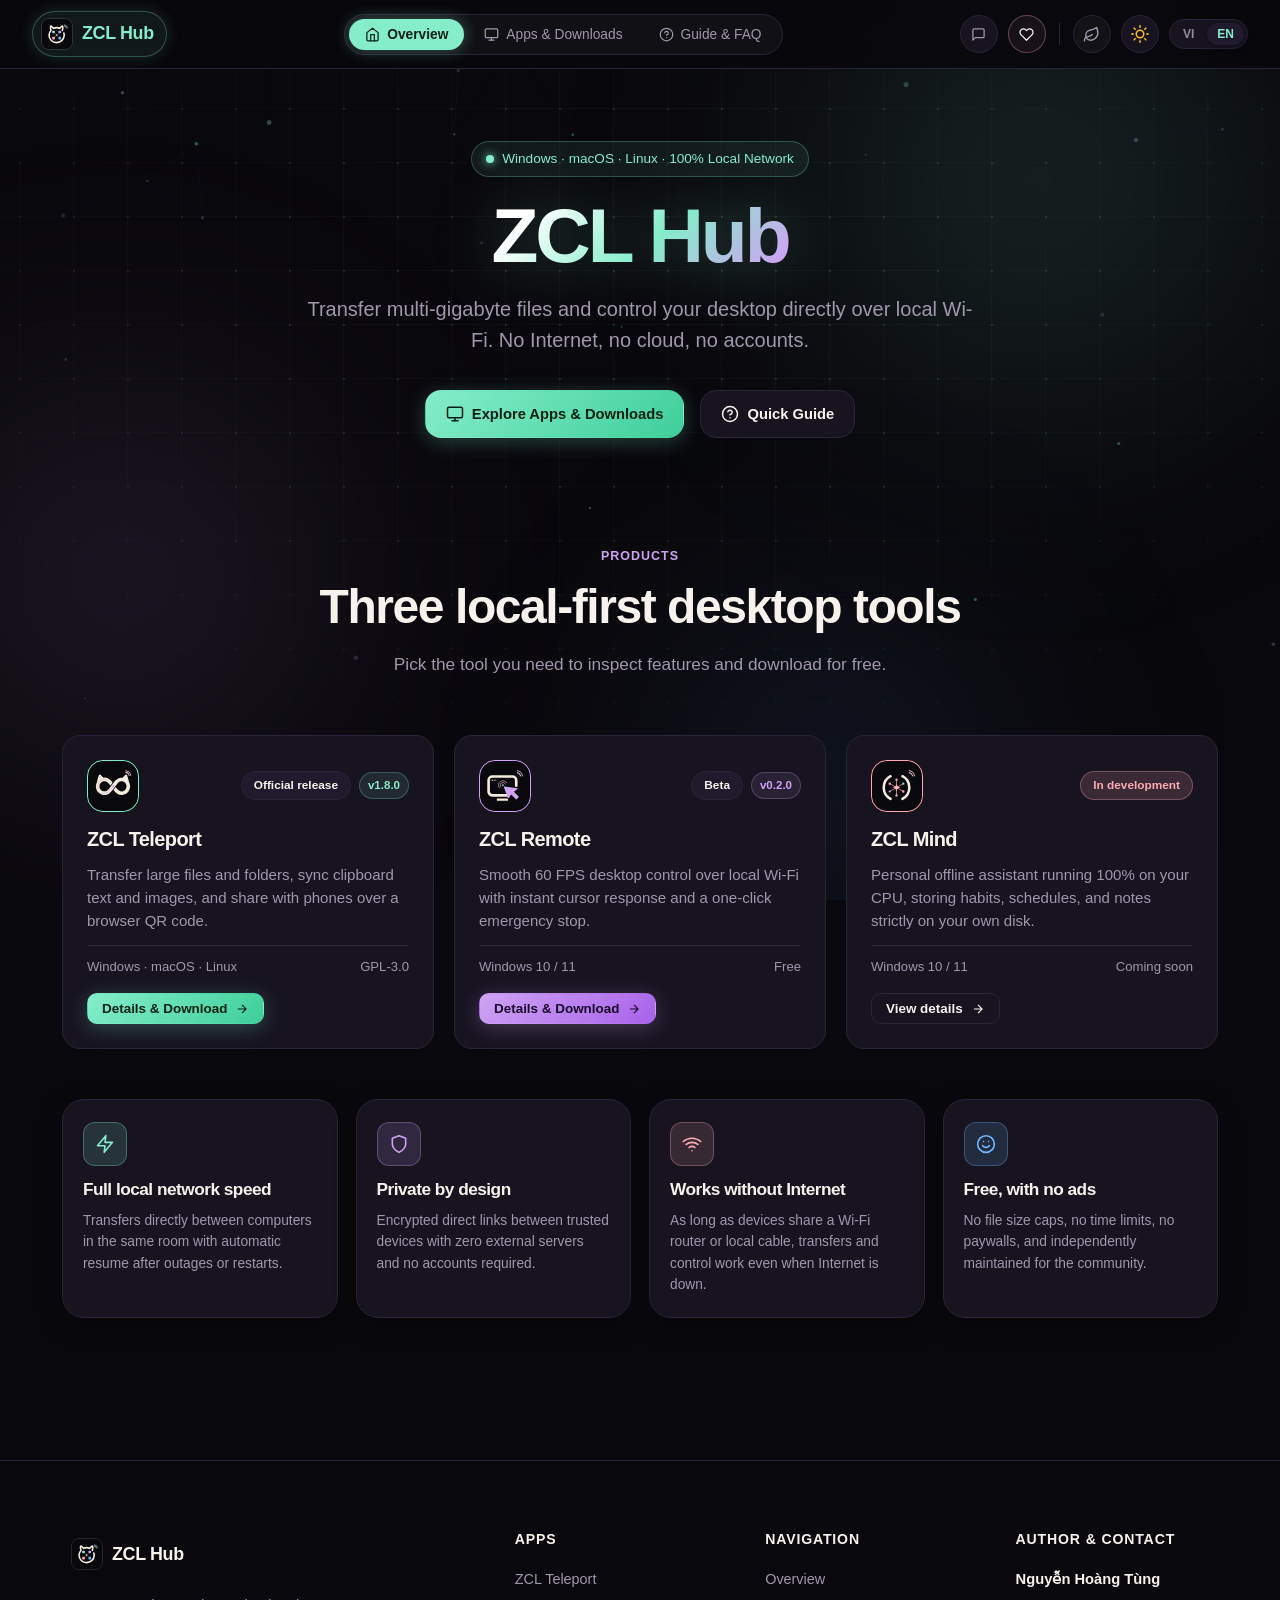
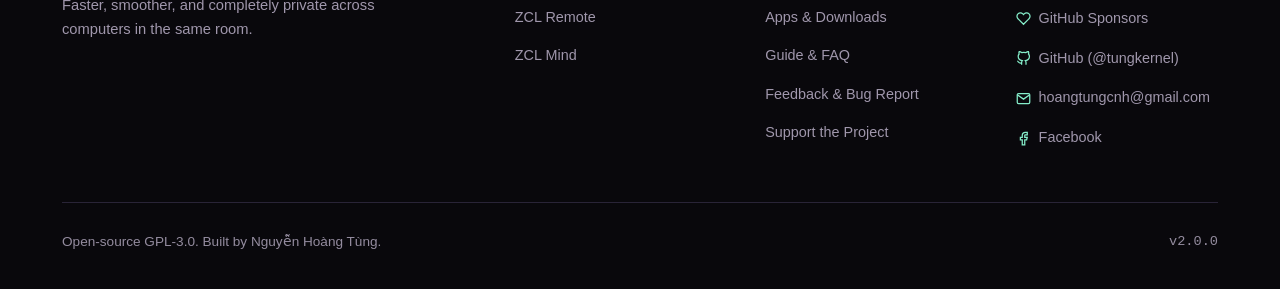
==== commit 50d9b7ad: "fix: restore modal toggles and simplify overview and app cards" ====
--- a/index.html
+++ b/index.html
@@ -10,7 +10,7 @@
   <link rel="icon" href="assets/logo.svg" type="image/svg+xml">
   <link rel="apple-touch-icon" href="assets/pwa/apple-touch-icon.png">
   <link rel="manifest" href="manifest.json">
-  <link rel="stylesheet" href="src/styles.css?v=41">
+  <link rel="stylesheet" href="src/styles.css?v=42">
 
   <!-- Open Graph -->
   <meta property="og:title" content="ZCL Hub — Truyền file siêu tốc &amp; Điều khiển máy tính">
@@ -138,42 +138,14 @@
           </p>
 
           <div class="hero-cta">
-            <button class="btn btn-primary btn-open-download" id="heroPrimaryDownloadBtn" data-app="teleport" data-format="auto" type="button">
-              <svg width="18" height="18" viewBox="0 0 24 24" fill="none" stroke="currentColor" stroke-width="2" stroke-linecap="round" stroke-linejoin="round"><path d="M21 15v4a2 2 0 0 1-2 2H5a2 2 0 0 1-2-2v-4"/><polyline points="7 10 12 15 17 10"/><line x1="12" y1="15" x2="12" y2="3"/></svg>
-              <span id="heroPrimaryDownloadText" data-i18n="hero_btn_download">Tải ZCL Teleport v1.8.0</span>
-            </button>
-            <a href="#apps" class="btn btn-secondary" data-tab="tab-apps">
+            <a href="#apps" class="btn btn-primary" data-tab="tab-apps">
               <svg width="18" height="18" viewBox="0 0 24 24" fill="none" stroke="currentColor" stroke-width="2" stroke-linecap="round" stroke-linejoin="round"><rect x="2" y="3" width="20" height="14" rx="2" ry="2"/><line x1="8" y1="21" x2="16" y2="21"/><line x1="12" y1="17" x2="12" y2="21"/></svg>
-              <span data-i18n="hero_btn_apps">Xem tất cả ứng dụng</span>
+              <span data-i18n="hero_btn_apps">Khám phá Ứng dụng &amp; Tải về</span>
             </a>
-          </div>
-
-          <!-- Real Screenshot Preview Card -->
-          <div class="hero-preview-shell" id="heroPreviewShell">
-            <div class="hero-preview-bar">
-              <div class="preview-dots" aria-hidden="true">
-                <span class="dot-red"></span>
-                <span class="dot-yellow"></span>
-                <span class="dot-green"></span>
-              </div>
-              <div class="preview-tabs" role="tablist" aria-label="Xem trước giao diện ZCL Teleport">
-                <button type="button" class="preview-tab-btn active" data-shot="discovery" role="tab" aria-selected="true" data-i18n="shot_tab_discovery">Tự tìm máy</button>
-                <button type="button" class="preview-tab-btn" data-shot="receive" role="tab" aria-selected="false" data-i18n="shot_tab_receive">Hỏi trước khi nhận</button>
-                <button type="button" class="preview-tab-btn" data-shot="qr" role="tab" aria-selected="false" data-i18n="shot_tab_qr">Gửi qua QR điện thoại</button>
-                <button type="button" class="preview-tab-btn" data-shot="settings" role="tab" aria-selected="false" data-i18n="shot_tab_settings">Tự đẩy thư mục</button>
-              </div>
-            </div>
-            <div class="hero-preview-stage">
-              <img
-                id="heroPreviewImg"
-                src="assets/screenshots/tim-may-moi.png"
-                alt="ZCL Teleport interface preview"
-                class="hero-preview-img"
-              >
-            </div>
-            <p class="hero-preview-caption" id="heroPreviewCaption" data-i18n="shot_cap_discovery">
-              ZCL Teleport tự tìm các máy tính đang bật trong cùng mạng Wi-Fi, không cần gõ địa chỉ IP.
-            </p>
+            <a href="#faq" class="btn btn-secondary" data-tab="tab-faq">
+              <svg width="18" height="18" viewBox="0 0 24 24" fill="none" stroke="currentColor" stroke-width="2" stroke-linecap="round" stroke-linejoin="round"><circle cx="12" cy="12" r="10"/><path d="M9.09 9a3 3 0 0 1 5.83 1c0 2-3 3-3 3"/><line x1="12" y1="17" x2="12.01" y2="17"/></svg>
+              <span data-i18n="hero_btn_guide">Hướng dẫn nhanh</span>
+            </a>
           </div>
         </div>
       </section>
@@ -305,23 +277,6 @@
               </div>
               <h3 data-i18n="pil4_title">Miễn phí, không quảng cáo</h3>
               <p data-i18n="pil4_desc">Không giới hạn dung lượng, không khóa tính năng, không quảng cáo và được duy trì độc lập cho cộng đồng.</p>
-            </div>
-          </div>
-
-          <!-- Compact Support Callout -->
-          <div class="overview-support-bar">
-            <div class="support-bar-text">
-              <h3 data-i18n="ov_support_title">ZCL Hub hữu ích cho công việc hàng ngày của bạn?</h3>
-              <p data-i18n="ov_support_desc">Mọi công cụ đều miễn phí và không quảng cáo. Sự ủng hộ của bạn giúp duy trì dự án, kiểm thử đa nền tảng và hướng tới ký mã ứng dụng.</p>
-            </div>
-            <div class="support-bar-actions">
-              <a href="https://github.com/sponsors/tungkernel" target="_blank" rel="noopener noreferrer" class="btn btn-primary btn-sm">
-                <svg width="15" height="15" viewBox="0 0 24 24" fill="none" stroke="currentColor" stroke-width="2" stroke-linecap="round" stroke-linejoin="round"><path d="M20.84 4.61a5.5 5.5 0 0 0-7.78 0L12 5.67l-1.06-1.06a5.5 5.5 0 0 0-7.78 7.78l1.06 1.06L12 21.23l7.78-7.78 1.06-1.06a5.5 5.5 0 0 0 0-7.78z"/></svg>
-                <span data-i18n="ov_support_github">Ủng hộ trên GitHub Sponsors</span>
-              </a>
-              <button type="button" class="btn btn-secondary btn-sm" id="btnOverviewOpenDonate">
-                <span data-i18n="ov_support_vietqr">VietQR / Chuyển khoản VN</span>
-              </button>
             </div>
           </div>
         </div>
@@ -375,12 +330,9 @@
               </div>
 
               <div class="card-actions store-actions">
-                <button class="btn btn-primary btn-sm btn-open-download" data-app="teleport" data-format="auto" type="button">
-                  <svg width="15" height="15" viewBox="0 0 24 24" fill="none" stroke="currentColor" stroke-width="2"><path d="M21 15v4a2 2 0 0 1-2 2H5a2 2 0 0 1-2-2v-4"/><polyline points="7 10 12 15 17 10"/><line x1="12" y1="15" x2="12" y2="3"/></svg>
-                  <span data-i18n="store_btn_dl_teleport">Tải Teleport</span>
-                </button>
-                <button class="btn btn-secondary btn-sm" data-action="open-detail" data-app-target="teleport" type="button">
-                  <span data-i18n="store_btn_all_platforms">Chi tiết &amp; Tất cả nền tảng</span>
+                <button class="btn btn-primary btn-sm" data-action="open-detail" data-app-target="teleport" type="button">
+                  <span data-i18n="ov_btn_view_download">Xem &amp; Tải về</span>
+                  <svg width="14" height="14" viewBox="0 0 24 24" fill="none" stroke="currentColor" stroke-width="2"><path d="M5 12h14M12 5l7 7-7 7"/></svg>
                 </button>
               </div>
             </div>
@@ -418,12 +370,9 @@
               </div>
 
               <div class="card-actions store-actions">
-                <button class="btn btn-lilac btn-sm btn-open-download" data-app="remote" data-format="exe" type="button">
-                  <svg width="15" height="15" viewBox="0 0 24 24" fill="none" stroke="currentColor" stroke-width="2"><path d="M21 15v4a2 2 0 0 1-2 2H5a2 2 0 0 1-2-2v-4"/><polyline points="7 10 12 15 17 10"/><line x1="12" y1="15" x2="12" y2="3"/></svg>
-                  <span data-i18n="store_btn_dl_remote">Tải Remote (.exe)</span>
-                </button>
-                <button class="btn btn-secondary btn-sm" data-action="open-detail" data-app-target="remote" type="button">
-                  <span data-i18n="store_btn_view_detail">Xem chi tiết</span>
+                <button class="btn btn-lilac btn-sm" data-action="open-detail" data-app-target="remote" type="button">
+                  <span data-i18n="ov_btn_view_download">Xem &amp; Tải về</span>
+                  <svg width="14" height="14" viewBox="0 0 24 24" fill="none" stroke="currentColor" stroke-width="2"><path d="M5 12h14M12 5l7 7-7 7"/></svg>
                 </button>
               </div>
             </div>
@@ -557,17 +506,6 @@
                 </button>
                 <p class="os-tip" data-i18n="os_tip_linux">Cấp quyền chạy bằng <code>chmod +x</code> rồi chạy trực tiếp.</p>
               </div>
-            </div>
-
-            <div class="matrix-footer-links">
-              <a href="https://github.com/Nha-Cong-Dong/zero-cloud-lan-teleport/releases/latest" target="_blank" rel="noopener noreferrer" class="modal-github-link">
-                <svg width="14" height="14" viewBox="0 0 24 24" fill="none" stroke="currentColor" stroke-width="2"><path d="M18 13v6a2 2 0 0 1-2 2H5a2 2 0 0 1-2-2V8a2 2 0 0 1 2-2h6"/><polyline points="15 3 21 3 21 9"/><line x1="10" y1="14" x2="21" y2="3"/></svg>
-                <span data-i18n="dl_view_release_sha">Xem trang phát hành &amp; mã kiểm tra SHA256SUMS.txt trên GitHub</span>
-              </a>
-              <a href="https://github.com/Nha-Cong-Dong/zero-cloud-lan-teleport" target="_blank" rel="noopener noreferrer" class="modal-github-link">
-                <svg width="14" height="14" viewBox="0 0 24 24" fill="none" stroke="currentColor" stroke-width="2"><path d="M9 19c-5 1.5-5-2.5-7-3m14 6v-3.87a3.37 3.37 0 0 0-.94-2.61c3.14-.35 6.44-1.54 6.44-7A5.44 5.44 0 0 0 20 4.77 5.07 5.07 0 0 0 19.91 1S18.73.65 16 2.48a13.38 13.38 0 0 0-7 0C6.27.65 5.09 1 5.09 1A5.07 5.07 0 0 0 5 4.77a5.44 5.44 0 0 0-1.5 3.78c0 5.42 3.3 6.61 6.44 7A3.37 3.37 0 0 0 9 18.13V22"/></svg>
-                <span data-i18n="dl_view_source">Xem mã nguồn trên GitHub</span>
-              </a>
             </div>
           </div>
 
@@ -1454,6 +1392,6 @@
     <div class="toast-progress-bar" id="toastProgressBar"></div>
   </div>
 
-  <script src="src/app.js?v=41"></script>
+  <script src="src/app.js?v=42"></script>
 </body>
 </html>
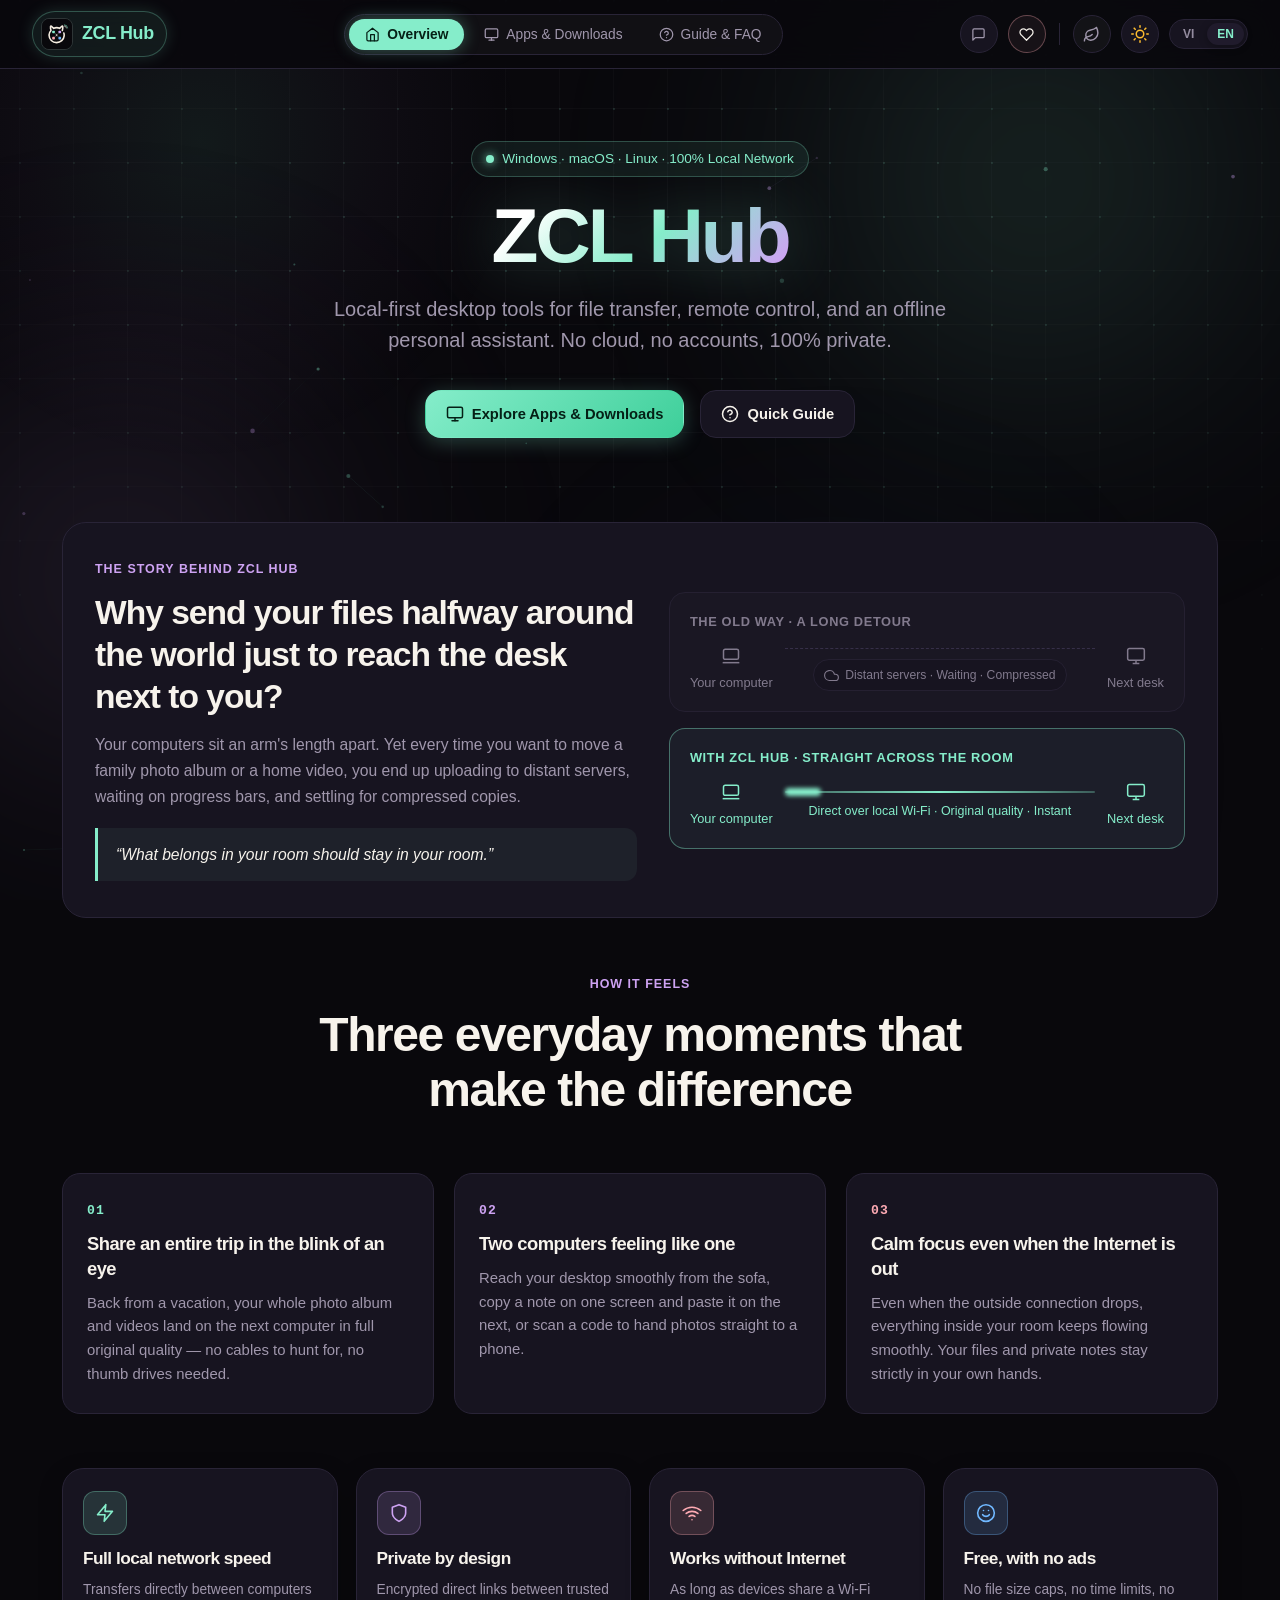
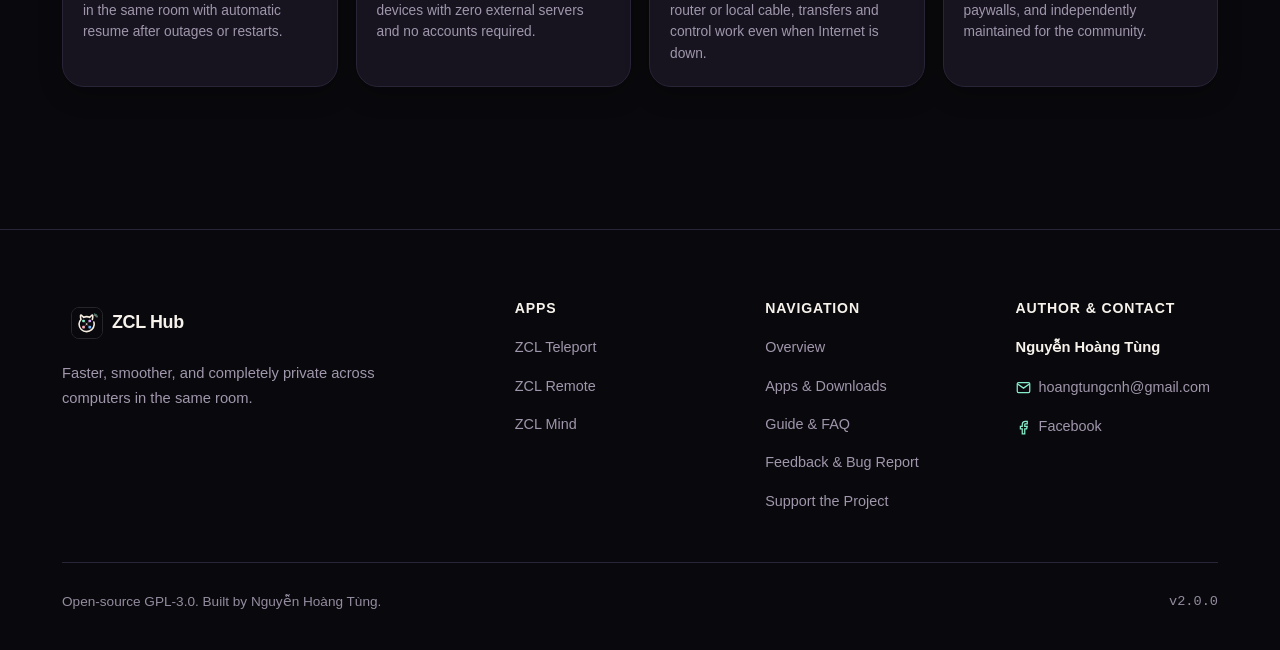
==== commit 12607453: "feat: replace overview metrics with human story and remove GitHub mentions" ====
--- a/index.html
+++ b/index.html
@@ -3,17 +3,17 @@
 <head>
   <meta charset="utf-8">
   <meta name="viewport" content="width=device-width, initial-scale=1">
-  <title>ZCL Hub — Truyền file siêu tốc &amp; Điều khiển máy tính</title>
-  <meta name="description" content="ZCL Hub: Gửi nhận file hàng chục GB trong vài giây và điều khiển máy tính mượt mà qua Wi-Fi chung. Không cần Internet, không cần tạo tài khoản.">
+  <title>ZCL Hub — Bộ công cụ làm việc trực tiếp &amp; hoàn toàn riêng tư</title>
+  <meta name="description" content="ZCL Hub: Bộ công cụ làm việc trực tiếp trên máy tính và mạng nội bộ — truyền file, điều khiển từ xa và trợ lý cá nhân ngoại tuyến. Không đám mây, không tài khoản.">
   <meta name="theme-color" content="#09080c">
   <meta name="color-scheme" content="dark">
   <link rel="icon" href="assets/logo.svg" type="image/svg+xml">
   <link rel="apple-touch-icon" href="assets/pwa/apple-touch-icon.png">
   <link rel="manifest" href="manifest.json">
-  <link rel="stylesheet" href="src/styles.css?v=42">
+  <link rel="stylesheet" href="src/styles.css?v=45">
 
   <!-- Open Graph -->
-  <meta property="og:title" content="ZCL Hub — Truyền file siêu tốc &amp; Điều khiển máy tính">
+  <meta property="og:title" content="ZCL Hub — Bộ công cụ làm việc trực tiếp &amp; hoàn toàn riêng tư">
   <meta property="og:description" content="Nhanh hơn. Mượt mà hơn. Hoàn toàn riêng tư qua mạng Wi-Fi chung.">
   <meta property="og:type" content="website">
   <meta property="og:image" content="assets/pwa/icon-512.png">
@@ -134,7 +134,7 @@
           </h1>
 
           <p class="hero-lede" data-i18n="hero_lede">
-            Gửi file hàng chục GB và điều khiển máy tính trực tiếp qua Wi-Fi chung. Không cần Internet, không cần tạo tài khoản.
+            Bộ công cụ làm việc trực tiếp trên máy tính và mạng nội bộ — truyền file, điều khiển từ xa và trợ lý cá nhân hoàn toàn ngoại tuyến. Không đám mây, không tài khoản.
           </p>
 
           <div class="hero-cta">
@@ -150,94 +150,88 @@
         </div>
       </section>
 
-      <!-- 2. Three ZCL Products -->
-      <section class="section overview-products-section">
+      <!-- 2. Visual Story: Detour Across the World vs. Direct Line Across the Room -->
+      <section class="section overview-story-section">
         <div class="container">
-          <div class="section-head">
-            <span class="section-badge" data-i18n="ov_products_badge">CÁC SẢN PHẨM</span>
-            <h2 data-i18n="ov_products_title">Ba công cụ làm việc trực tiếp trên máy</h2>
-            <p data-i18n="ov_products_sub">Chọn ứng dụng phù hợp với nhu cầu của bạn để xem chi tiết và tải về miễn phí.</p>
-          </div>
-
-          <div class="overview-products-grid">
-            <!-- Teleport -->
-            <article class="overview-product-card mint">
-              <div class="ov-card-head">
-                <div class="app-icon teleport-icon">
-                  <img src="assets/logos/zcl-teleport.svg" alt="ZCL Teleport" class="app-logo-img">
-                </div>
-                <div class="store-badge-group">
-                  <span class="product-pill" data-i18n="tp_status">Bản chính thức</span>
-                  <span class="store-version-tag" id="ovTpVersion">v1.8.0</span>
-                </div>
-              </div>
-              <h3>ZCL Teleport</h3>
-              <p class="ov-card-desc" data-i18n="ov_tp_desc">
-                Gửi file và thư mục dung lượng lớn, đồng bộ khay nhớ tạm hai chiều và gửi ảnh sang điện thoại qua mã QR.
+          <div class="story-card">
+            <div class="story-copy">
+              <span class="section-badge" data-i18n="ov_story_badge">CÂU CHUYỆN CỦA ZCL HUB</span>
+              <h2 data-i18n="ov_story_title">Đừng gửi dữ liệu đi nửa vòng Trái Đất chỉ để sang chiếc bàn bên cạnh.</h2>
+              <p class="story-lead" data-i18n="ov_story_lead">
+                Hai chiếc máy tính chỉ cách nhau một sải tay. Vậy mà lâu nay, mỗi lần muốn chuyển bộ ảnh gia đình hay đoạn phim kỷ niệm, ta lại phải đẩy lên mạng xa xôi, chờ tải lên, chờ tải về rồi chấp nhận ảnh bị nén mờ.
               </p>
-              <div class="ov-card-meta">
-                <span>Windows · macOS · Linux</span>
-                <span>GPL-3.0</span>
-              </div>
-              <div class="ov-card-actions">
-                <button class="btn btn-primary btn-sm" data-action="open-detail" data-app-target="teleport" type="button">
-                  <span data-i18n="ov_btn_view_download">Xem &amp; Tải về</span>
-                  <svg width="14" height="14" viewBox="0 0 24 24" fill="none" stroke="currentColor" stroke-width="2"><path d="M5 12h14M12 5l7 7-7 7"/></svg>
-                </button>
-              </div>
+              <p class="story-quote" data-i18n="ov_story_quote">
+                &ldquo;Những gì thuộc về căn phòng của bạn, hãy để nó ở lại trong căn phòng của bạn.&rdquo;
+              </p>
+            </div>
+
+            <!-- Minimalist Visual Contrast Diagram -->
+            <div class="story-visual" aria-hidden="true">
+              <!-- Old way: Long detour -->
+              <div class="route-box route-old">
+                <div class="route-label" data-i18n="ov_route_old_label">Cách cũ · Đi đường vòng</div>
+                <div class="route-track">
+                  <div class="route-node">
+                    <svg width="20" height="20" viewBox="0 0 24 24" fill="none" stroke="currentColor" stroke-width="1.8"><rect x="3" y="4" width="18" height="12" rx="2"/><line x1="2" y1="20" x2="22" y2="20"/></svg>
+                    <span data-i18n="ov_node_a">Máy bạn</span>
+                  </div>
+                  <div class="route-detour-line">
+                    <span class="detour-cloud-pill">
+                      <svg width="15" height="15" viewBox="0 0 24 24" fill="none" stroke="currentColor" stroke-width="1.8"><path d="M18 10h-1.26A8 8 0 1 0 9 20h9a5 5 0 0 0 0-10z"/></svg>
+                      <span data-i18n="ov_route_old_mid">Máy chủ xa xôi · Chờ đợi · Nén mờ</span>
+                    </span>
+                  </div>
+                  <div class="route-node">
+                    <svg width="20" height="20" viewBox="0 0 24 24" fill="none" stroke="currentColor" stroke-width="1.8"><rect x="2" y="3" width="20" height="14" rx="2"/><line x1="8" y1="21" x2="16" y2="21"/><line x1="12" y1="17" x2="12" y2="21"/></svg>
+                    <span data-i18n="ov_node_b">Máy bên cạnh</span>
+                  </div>
+                </div>
+              </div>
+
+              <!-- ZCL Hub way: Direct line -->
+              <div class="route-box route-direct">
+                <div class="route-label mint" data-i18n="ov_route_new_label">Với ZCL Hub · Đi thẳng trong phòng</div>
+                <div class="route-track">
+                  <div class="route-node mint">
+                    <svg width="20" height="20" viewBox="0 0 24 24" fill="none" stroke="currentColor" stroke-width="1.8"><rect x="3" y="4" width="18" height="12" rx="2"/><line x1="2" y1="20" x2="22" y2="20"/></svg>
+                    <span data-i18n="ov_node_a">Máy bạn</span>
+                  </div>
+                  <div class="route-direct-beam">
+                    <span class="direct-beam-pulse"></span>
+                    <span class="direct-beam-tag" data-i18n="ov_route_new_mid">Thẳng qua Wi-Fi chung · Nguyên bản · Tức thì</span>
+                  </div>
+                  <div class="route-node mint">
+                    <svg width="20" height="20" viewBox="0 0 24 24" fill="none" stroke="currentColor" stroke-width="1.8"><rect x="2" y="3" width="20" height="14" rx="2"/><line x1="8" y1="21" x2="16" y2="21"/><line x1="12" y1="17" x2="12" y2="21"/></svg>
+                    <span data-i18n="ov_node_b">Máy bên cạnh</span>
+                  </div>
+                </div>
+              </div>
+            </div>
+          </div>
+
+          <!-- 3 Everyday Moments (Zero technical numbers) -->
+          <div class="section-head" style="margin-top: 56px;">
+            <span class="section-badge" data-i18n="ov_scene_badge">CẢM GIÁC KHÁC BIỆT</span>
+            <h2 data-i18n="ov_scene_title">Ba khoảnh khắc khiến bạn không muốn quay lại cách cũ</h2>
+          </div>
+
+          <div class="scenarios-grid">
+            <article class="scenario-card mint">
+              <span class="scenario-num">01</span>
+              <h3 data-i18n="ov_sc1_title">Gửi trọn chuyến đi chỉ trong chớp mắt</h3>
+              <p data-i18n="ov_sc1_desc">Vừa đi chơi về, cả album ảnh và những đoạn phim kỷ niệm sang máy bên cạnh nguyên vẹn từng chi tiết — không cần tìm dây cáp, không cần cắm USB.</p>
             </article>
 
-            <!-- Remote -->
-            <article class="overview-product-card lilac">
-              <div class="ov-card-head">
-                <div class="app-icon remote-icon">
-                  <img src="assets/logos/zcl-remote.svg" alt="ZCL Remote" class="app-logo-img">
-                </div>
-                <div class="store-badge-group">
-                  <span class="product-pill lilac" data-i18n="rm_status">Bản thử nghiệm</span>
-                  <span class="store-version-tag lilac" id="ovRmVersion">v0.2.0</span>
-                </div>
-              </div>
-              <h3>ZCL Remote</h3>
-              <p class="ov-card-desc" data-i18n="ov_rm_desc">
-                Điều khiển máy tính từ xa mượt mà 60 FPS qua Wi-Fi chung, chuột bấm ăn ngay và có nút dừng khẩn cấp.
-              </p>
-              <div class="ov-card-meta">
-                <span>Windows 10 / 11</span>
-                <span data-i18n="chip_proprietary">Miễn phí</span>
-              </div>
-              <div class="ov-card-actions">
-                <button class="btn btn-lilac btn-sm" data-action="open-detail" data-app-target="remote" type="button">
-                  <span data-i18n="ov_btn_view_download">Xem &amp; Tải về</span>
-                  <svg width="14" height="14" viewBox="0 0 24 24" fill="none" stroke="currentColor" stroke-width="2"><path d="M5 12h14M12 5l7 7-7 7"/></svg>
-                </button>
-              </div>
+            <article class="scenario-card lilac">
+              <span class="scenario-num">02</span>
+              <h3 data-i18n="ov_sc2_title">Hai chiếc máy bỗng hòa làm một</h3>
+              <p data-i18n="ov_sc2_desc">Ngồi gọn trên sofa vẫn chạm tay vào màn hình máy bàn bên kia, chép dòng chữ ở máy này là dán ngay sang máy kia, quét mã là điện thoại nhận được liền.</p>
             </article>
 
-            <!-- Mind -->
-            <article class="overview-product-card pink">
-              <div class="ov-card-head">
-                <div class="app-icon mind-icon">
-                  <img src="assets/logos/zcl-mind.svg" alt="ZCL Mind" class="app-logo-img">
-                </div>
-                <div class="store-badge-group">
-                  <span class="product-pill pink" data-i18n="mind_status">Đang phát triển</span>
-                </div>
-              </div>
-              <h3>ZCL Mind</h3>
-              <p class="ov-card-desc" data-i18n="ov_mind_desc">
-                Trợ lý cá nhân chạy 100% bằng CPU trên máy tính, lưu cục bộ thói quen, lịch trình và mối quan hệ hoàn toàn ngoại tuyến.
-              </p>
-              <div class="ov-card-meta">
-                <span>Windows 10 / 11</span>
-                <span data-i18n="chip_coming_soon">Sắp ra mắt</span>
-              </div>
-              <div class="ov-card-actions">
-                <button class="btn btn-secondary btn-sm" data-action="open-detail" data-app-target="mind" type="button">
-                  <span data-i18n="ov_btn_view_detail">Xem chi tiết</span>
-                  <svg width="14" height="14" viewBox="0 0 24 24" fill="none" stroke="currentColor" stroke-width="2"><path d="M5 12h14M12 5l7 7-7 7"/></svg>
-                </button>
-              </div>
+            <article class="scenario-card pink">
+              <span class="scenario-num">03</span>
+              <h3 data-i18n="ov_sc3_title">Bình yên làm việc ngay cả khi mất mạng</h3>
+              <p data-i18n="ov_sc3_desc">Ngoài kia có đứt mạng Internet, mọi việc bên trong căn phòng của bạn vẫn chạy êm ru. Mọi tệp tin và ghi nhớ riêng tư luôn nằm gọn trong tay bạn.</p>
             </article>
           </div>
         </div>
@@ -293,7 +287,7 @@
           <div class="section-head">
             <span class="section-badge" data-i18n="store_catalog_badge">ỨNG DỤNG &amp; TẢI VỀ</span>
             <h2 data-i18n="store_catalog_title">Chọn ứng dụng để xem chi tiết hoặc tải ngay</h2>
-            <p data-i18n="store_catalog_sub">Miễn phí hoàn toàn, không cần tài khoản. Các liên kết tải tự động đồng bộ bản phát hành mới nhất từ GitHub.</p>
+            <p data-i18n="store_catalog_sub">Miễn phí hoàn toàn, không cần tài khoản. Chọn ứng dụng để xem chi tiết và tải bản mới nhất.</p>
           </div>
 
           <div class="bento-grid">
@@ -749,10 +743,7 @@
                 <span class="chip-item" data-i18n="chip_author">Tác giả: Nguyễn Hoàng Tùng</span>
               </div>
               <div class="detail-cta-row">
-                <a href="https://github.com/tungkernel/zcl-hub/releases" target="_blank" rel="noopener noreferrer" class="btn btn-pink">
-                  <svg width="16" height="16" viewBox="0 0 24 24" fill="none" stroke="currentColor" stroke-width="2"><path d="M18 13v6a2 2 0 0 1-2 2H5a2 2 0 0 1-2-2V8a2 2 0 0 1 2-2h6"/><polyline points="15 3 21 3 21 9"/><line x1="10" y1="14" x2="21" y2="3"/></svg>
-                  <span data-i18n="dt_mind_btn_follow">Theo dõi tiến độ trên GitHub</span>
-                </a>
+                <span class="detail-status-pill pink" data-i18n="dt_mind_coming_note">Đang hoàn thiện — sẽ sớm mở tải về tại đây</span>
               </div>
             </div>
           </div>
@@ -937,7 +928,7 @@
                 <svg class="faq-arrow" width="14" height="14" viewBox="0 0 24 24" fill="none" stroke="currentColor" stroke-width="2.5"><polyline points="6 9 12 15 18 9"/></svg>
               </button>
               <div class="faq-answer" data-i18n="faq_a4">
-                Vì dự án độc lập chưa mua chứng chỉ ký mã thương mại nên hệ điều hành có thể hiện cảnh báo tệp mới. Trên Windows: bấm "More info" rồi chọn "Run anyway" và cho phép mạng riêng tư (Private networks). Trên macOS: chuột phải vào ứng dụng rồi chọn Mở (Open) và cấp quyền Mạng cục bộ. Bạn có thể đối chiếu mã SHA256SUMS.txt kèm mỗi bản phát hành trên GitHub.
+                Vì dự án độc lập chưa mua chứng chỉ ký mã thương mại nên hệ điều hành có thể hiện cảnh báo tệp mới. Trên Windows: bấm "More info" rồi chọn "Run anyway" và cho phép mạng riêng tư (Private networks). Trên macOS: chuột phải vào ứng dụng rồi chọn Mở (Open) và cấp quyền Mạng cục bộ.
               </div>
             </div>
 
@@ -967,7 +958,7 @@
                 <svg class="faq-arrow" width="14" height="14" viewBox="0 0 24 24" fill="none" stroke="currentColor" stroke-width="2.5"><polyline points="6 9 12 15 18 9"/></svg>
               </button>
               <div class="faq-answer" data-i18n="faq_a7">
-                Bạn có thể ủng hộ quốc tế qua GitHub Sponsors (một lần hoặc hàng tháng) hoặc quét mã VietQR / MoMo trong mục Ủng hộ ở thanh trên cùng. Mọi khoản ủng hộ đều hoàn toàn tự nguyện và không làm thay đổi cam kết miễn phí.
+                Bạn có thể quét mã VietQR hoặc chuyển khoản trong mục Ủng hộ ở thanh trên cùng. Mọi khoản ủng hộ đều hoàn toàn tự nguyện và không làm thay đổi cam kết miễn phí.
               </div>
             </div>
           </div>
@@ -1020,18 +1011,6 @@
           <h5 data-i18n="footer_contact">Tác giả &amp; Liên hệ</h5>
           <ul class="footer-contact-list">
             <li><span class="footer-author-name">Nguyễn Hoàng Tùng</span></li>
-            <li>
-              <a href="https://github.com/sponsors/tungkernel" target="_blank" rel="noopener noreferrer" class="footer-contact-link">
-                <svg width="15" height="15" viewBox="0 0 24 24" fill="none" stroke="currentColor" stroke-width="2"><path d="M20.84 4.61a5.5 5.5 0 0 0-7.78 0L12 5.67l-1.06-1.06a5.5 5.5 0 0 0-7.78 7.78l1.06 1.06L12 21.23l7.78-7.78 1.06-1.06a5.5 5.5 0 0 0 0-7.78z"/></svg>
-                <span>GitHub Sponsors</span>
-              </a>
-            </li>
-            <li>
-              <a href="https://github.com/tungkernel" target="_blank" rel="noopener noreferrer" class="footer-contact-link">
-                <svg width="15" height="15" viewBox="0 0 24 24" fill="none" stroke="currentColor" stroke-width="2"><path d="M9 19c-5 1.5-5-2.5-7-3m14 6v-3.87a3.37 3.37 0 0 0-.94-2.61c3.14-.35 6.44-1.54 6.44-7A5.44 5.44 0 0 0 20 4.77 5.07 5.07 0 0 0 19.91 1S18.73.65 16 2.48a13.38 13.38 0 0 0-7 0C6.27.65 5.09 1 5.09 1A5.07 5.07 0 0 0 5 4.77a5.44 5.44 0 0 0-1.5 3.78c0 5.42 3.3 6.61 6.44 7A3.37 3.37 0 0 0 9 18.13V22"/></svg>
-                <span>GitHub (@tungkernel)</span>
-              </a>
-            </li>
             <li>
               <a href="mailto:hoangtungcnh@gmail.com" class="footer-contact-link">
                 <svg width="15" height="15" viewBox="0 0 24 24" fill="none" stroke="currentColor" stroke-width="2"><path d="M4 4h16c1.1 0 2 .9 2 2v12c0 1.1-.9 2-2 2H4c-1.1 0-2-.9-2-2V6c0-1.1.9-2 2-2z"/><polyline points="22,6 12,13 2,6"/></svg>
@@ -1088,13 +1067,6 @@
       <div class="modal-tips" id="modalPlatformTip" data-i18n="modal_smartscreen_tip">
         <strong>Mẹo nhỏ:</strong> Nếu Windows hiện cảnh báo tệp mới, bấm <em>"More info"</em> &rarr; chọn <em>"Run anyway"</em>.
       </div>
-
-      <div class="modal-footer-links">
-        <a href="https://github.com/Nha-Cong-Dong/zero-cloud-lan-teleport/releases/latest" target="_blank" rel="noopener noreferrer" class="modal-github-link" id="modalGithubLink">
-          <svg width="14" height="14" viewBox="0 0 24 24" fill="none" stroke="currentColor" stroke-width="2"><path d="M18 13v6a2 2 0 0 1-2 2H5a2 2 0 0 1-2-2V8a2 2 0 0 1 2-2h6"/><polyline points="15 3 21 3 21 9"/><line x1="10" y1="14" x2="21" y2="3"/></svg>
-          <span data-i18n="dl_view_release">Xem danh sách phát hành trên GitHub</span>
-        </a>
-      </div>
     </div>
   </div>
 
@@ -1189,7 +1161,7 @@
               <svg width="32" height="32" viewBox="0 0 24 24" fill="none" stroke="currentColor" stroke-width="2.5"><polyline points="20 6 9 17 4 12"/></svg>
             </div>
             <h3 class="fb-success-title" data-i18n="fb_success_title">Cảm ơn bạn đã gửi đóng góp!</h3>
-            <p class="fb-success-desc" data-i18n="fb_success_desc">Ý kiến của bạn đã được ghi nhận. Bạn cũng có thể gửi nhanh qua Email hoặc mở thảo luận trên GitHub.</p>
+            <p class="fb-success-desc" data-i18n="fb_success_desc">Ý kiến của bạn đã được ghi nhận. Bạn cũng có thể gửi nhanh qua Email hoặc sao chép nội dung bên dưới.</p>
 
             <div class="fb-success-actions">
               <a href="mailto:hoangtungcnh@gmail.com" class="btn btn-secondary btn-sm" id="modalFbBtnMail" target="_blank" rel="noopener noreferrer">
@@ -1198,9 +1170,6 @@
               <button type="button" class="btn btn-secondary btn-sm" id="modalFbBtnCopy">
                 <span data-i18n="fb_btn_copy">Sao chép nội dung</span>
               </button>
-              <a href="https://github.com/tungkernel/zcl-hub/issues" class="btn btn-secondary btn-sm" target="_blank" rel="noopener noreferrer">
-                <span data-i18n="fb_btn_github">Mở thảo luận GitHub</span>
-              </a>
               <button type="button" class="btn btn-text btn-sm" id="modalFbBtnAnother">
                 <span data-i18n="fb_btn_another">Gửi thêm ý kiến khác</span>
               </button>
@@ -1208,7 +1177,7 @@
           </div>
         </div>
 
-        <!-- Panel 2: Donate (Adaptive order: GitHub Sponsors first in EN, VietQR first in VI) -->
+        <!-- Panel 2: Donate (Compact layout, no overflow) -->
         <div class="modal-tab-panel" id="modalPanelDonate" role="tabpanel">
           <div class="modal-icon donate-modal-icon">
             <svg width="24" height="24" viewBox="0 0 24 24" fill="none" stroke="currentColor" stroke-width="2" stroke-linecap="round" stroke-linejoin="round">
@@ -1216,105 +1185,75 @@
             </svg>
           </div>
           <h3 class="modal-title" id="donateModalTitle" data-i18n="dn_modal_title">Ủng hộ dự án ZCL Hub</h3>
-          <p class="modal-desc" data-i18n="dn_modal_desc">Ủng hộ tự nguyện giúp duy trì các công cụ miễn phí, không quảng cáo và phát triển lâu dài.</p>
-
-          <div class="donate-channels-stack">
-            <!-- GitHub Sponsors Primary Card -->
-            <div class="donate-sponsors-card" id="donateSponsorsBlock">
-              <div class="sponsors-card-copy">
-                <span class="sponsors-card-badge" data-i18n="dn_sponsors_badge">Quốc tế · Thẻ &amp; PayPal</span>
-                <h4 data-i18n="dn_sponsors_title">GitHub Sponsors</h4>
-                <p data-i18n="dn_sponsors_desc">Hỗ trợ ủng hộ một lần hoặc hàng tháng trực tiếp qua GitHub, 0% phí nền tảng.</p>
-              </div>
-              <a href="https://github.com/sponsors/tungkernel" target="_blank" rel="noopener noreferrer" class="btn btn-primary btn-sm donate-sponsors-btn">
-                <svg width="15" height="15" viewBox="0 0 24 24" fill="none" stroke="currentColor" stroke-width="2" stroke-linecap="round" stroke-linejoin="round"><path d="M20.84 4.61a5.5 5.5 0 0 0-7.78 0L12 5.67l-1.06-1.06a5.5 5.5 0 0 0-7.78 7.78l1.06 1.06L12 21.23l7.78-7.78 1.06-1.06a5.5 5.5 0 0 0 0-7.78z"/></svg>
-                <span data-i18n="dn_sponsors_btn">Ủng hộ trên GitHub</span>
-              </a>
-            </div>
-
-            <!-- VietQR / Vietnam Local Transfer Block -->
-            <div class="donate-vietqr-block" id="donateVietqrBlock">
-              <div class="vietqr-block-head" data-i18n="dn_vietqr_heading">Chuyển khoản nội địa Việt Nam (VietQR / MoMo)</div>
-
-              <div class="donate-amount-picker modal-amount-picker">
-                <button type="button" class="donate-amount-pill active" data-amount="20000" data-memo="ZCL Hub">
-                  <span data-i18n="dn_amount_20k">20.000đ · Ly cà phê</span>
-                </button>
-                <button type="button" class="donate-amount-pill" data-amount="50000" data-memo="ZCL Hub">
-                  <span data-i18n="dn_amount_50k">50.000đ · Tiếp sức</span>
-                </button>
-                <button type="button" class="donate-amount-pill" data-amount="100000" data-memo="ZCL Hub">
-                  <span data-i18n="dn_amount_100k">100.000đ · Đồng hành</span>
-                </button>
-                <button type="button" class="donate-amount-pill" data-amount="0" data-memo="ZCL Hub">
-                  <span data-i18n="dn_amount_custom">Tùy tâm</span>
-                </button>
-              </div>
-
-              <div class="donate-qr-content-row modal-qr-row">
-                <div class="donate-qr-frame">
-                  <div class="donate-qr-wrapper">
-                    <img id="modalDonateQrImg" src="https://img.vietqr.io/image/MB-0906279876-compact2.png?amount=20000&addInfo=ZCL%20Hub" alt="VietQR MB Bank - ZCL Hub" class="donate-qr-img" loading="lazy">
-                    <div class="donate-qr-corners">
-                      <span class="corner tl"></span>
-                      <span class="corner tr"></span>
-                      <span class="corner bl"></span>
-                      <span class="corner br"></span>
-                    </div>
-                  </div>
-                  <span class="donate-qr-scan-line" aria-hidden="true"></span>
-                  <span class="donate-qr-caption">VietQR · MB Bank</span>
-                </div>
-
-                <div class="donate-info-fields">
-                  <div class="donate-info-item">
-                    <span class="donate-info-label" data-i18n="dn_bank_label">Ngân hàng:</span>
-                    <strong class="donate-info-val" data-i18n="dn_bank_val">MB Bank (Quân Đội)</strong>
-                  </div>
-                  <div class="donate-info-item">
-                    <span class="donate-info-label" data-i18n="dn_acc_num_label">Số tài khoản:</span>
-                    <div class="donate-copy-row">
-                      <strong class="donate-info-val highlight-val" id="modalDonateAccNum">0906279876</strong>
-                      <button type="button" class="donate-copy-btn" id="btnModalCopyAcc" title="Sao chép số tài khoản" aria-label="Sao chép số tài khoản" data-i18n-title="dn_btn_copy_acc">
-                        <svg width="14" height="14" viewBox="0 0 24 24" fill="none" stroke="currentColor" stroke-width="2"><rect x="9" y="9" width="13" height="13" rx="2" ry="2"/><path d="M5 15H4a2 2 0 0 1-2-2V4a2 2 0 0 1 2-2h9a2 2 0 0 1 2 2v1"/></svg>
-                        <span data-i18n="dn_btn_copy_acc">Sao chép</span>
-                      </button>
-                    </div>
-                  </div>
-                  <div class="donate-info-item">
-                    <span class="donate-info-label" data-i18n="dn_msg_label">Nội dung chuyển khoản:</span>
-                    <div class="donate-copy-row">
-                      <strong class="donate-info-val" id="modalDonateMemo">ZCL Hub</strong>
-                      <button type="button" class="donate-copy-btn" id="btnModalCopyMemo" title="Sao chép nội dung" aria-label="Sao chép nội dung" data-i18n-title="dn_btn_copy_msg">
-                        <svg width="14" height="14" viewBox="0 0 24 24" fill="none" stroke="currentColor" stroke-width="2"><rect x="9" y="9" width="13" height="13" rx="2" ry="2"/><path d="M5 15H4a2 2 0 0 1-2-2V4a2 2 0 0 1 2-2h9a2 2 0 0 1 2 2v1"/></svg>
-                        <span data-i18n="dn_btn_copy_msg">Sao chép</span>
-                      </button>
-                    </div>
-                  </div>
-                  <div class="donate-info-item">
-                    <span class="donate-info-label">MoMo:</span>
-                    <div class="donate-copy-row">
-                      <strong class="donate-info-val">0906279876</strong>
-                      <button type="button" class="donate-copy-btn" id="btnModalCopyMomo" title="Sao chép số MoMo" aria-label="Sao chép số MoMo" data-i18n-title="dn_btn_copy_momo">
-                        <svg width="14" height="14" viewBox="0 0 24 24" fill="none" stroke="currentColor" stroke-width="2"><rect x="9" y="9" width="13" height="13" rx="2" ry="2"/><path d="M5 15H4a2 2 0 0 1-2-2V4a2 2 0 0 1 2-2h9a2 2 0 0 1 2 2v1"/></svg>
-                        <span data-i18n="dn_btn_copy_momo">Sao chép</span>
-                      </button>
-                    </div>
-                  </div>
-                </div>
-              </div>
-
-              <div class="donate-confirm-box">
-                <button type="button" class="btn btn-donate-confirm" id="btnConfirmDonation">
-                  <svg width="18" height="18" viewBox="0 0 24 24" fill="none" stroke="currentColor" stroke-width="2.2" stroke-linecap="round" stroke-linejoin="round">
-                    <path d="M22 11.08V12a10 10 0 1 1-5.93-9.14"></path>
-                    <polyline points="22 4 12 14.01 9 11.01"></polyline>
-                  </svg>
-                  <span data-i18n="dn_btn_confirm">Tôi đã chuyển khoản · Xác nhận ủng hộ</span>
-                </button>
-                <span class="donate-confirm-hint" data-i18n="dn_confirm_hint">Bấm sau khi bạn đã hoàn tất quét mã QR hoặc chuyển khoản thành công</span>
-              </div>
-            </div>
+          <p class="modal-desc" data-i18n="dn_modal_desc">Quét mã VietQR để tiếp sức cho dự án ZCL Hub.</p>
+
+          <div class="donate-amount-picker modal-amount-picker">
+            <button type="button" class="donate-amount-pill active" data-amount="20000" data-memo="ZCL Hub">
+              <span data-i18n="dn_amount_20k">20.000đ · Ly cà phê</span>
+            </button>
+            <button type="button" class="donate-amount-pill" data-amount="50000" data-memo="ZCL Hub">
+              <span data-i18n="dn_amount_50k">50.000đ · Tiếp sức</span>
+            </button>
+            <button type="button" class="donate-amount-pill" data-amount="100000" data-memo="ZCL Hub">
+              <span data-i18n="dn_amount_100k">100.000đ · Đồng hành</span>
+            </button>
+            <button type="button" class="donate-amount-pill" data-amount="0" data-memo="ZCL Hub">
+              <span data-i18n="dn_amount_custom">Tùy tâm</span>
+            </button>
+          </div>
+
+          <div class="donate-qr-content-row modal-qr-row">
+            <div class="donate-qr-frame">
+              <div class="donate-qr-wrapper">
+                <img id="modalDonateQrImg" src="https://img.vietqr.io/image/MB-0906279876-compact2.png?amount=20000&addInfo=ZCL%20Hub" alt="VietQR MB Bank - ZCL Hub" class="donate-qr-img" loading="lazy">
+                <div class="donate-qr-corners">
+                  <span class="corner tl"></span>
+                  <span class="corner tr"></span>
+                  <span class="corner bl"></span>
+                  <span class="corner br"></span>
+                </div>
+              </div>
+              <span class="donate-qr-scan-line" aria-hidden="true"></span>
+              <span class="donate-qr-caption">VietQR · MB Bank</span>
+            </div>
+
+            <div class="donate-info-fields">
+              <div class="donate-info-item">
+                <span class="donate-info-label" data-i18n="dn_bank_label">Ngân hàng:</span>
+                <strong class="donate-info-val" data-i18n="dn_bank_val">MB Bank (Quân Đội)</strong>
+              </div>
+              <div class="donate-info-item">
+                <span class="donate-info-label" data-i18n="dn_acc_num_label">Số tài khoản:</span>
+                <div class="donate-copy-row">
+                  <strong class="donate-info-val highlight-val" id="modalDonateAccNum">0906279876</strong>
+                  <button type="button" class="donate-copy-btn" id="btnModalCopyAcc" title="Sao chép số tài khoản" aria-label="Sao chép số tài khoản" data-i18n-title="dn_btn_copy_acc">
+                    <svg width="14" height="14" viewBox="0 0 24 24" fill="none" stroke="currentColor" stroke-width="2"><rect x="9" y="9" width="13" height="13" rx="2" ry="2"/><path d="M5 15H4a2 2 0 0 1-2-2V4a2 2 0 0 1 2-2h9a2 2 0 0 1 2 2v1"/></svg>
+                    <span data-i18n="dn_btn_copy_acc">Sao chép số tài khoản</span>
+                  </button>
+                </div>
+              </div>
+              <div class="donate-info-item">
+                <span class="donate-info-label" data-i18n="dn_msg_label">Nội dung chuyển khoản:</span>
+                <div class="donate-copy-row">
+                  <strong class="donate-info-val" id="modalDonateMemo">ZCL Hub</strong>
+                  <button type="button" class="donate-copy-btn" id="btnModalCopyMemo" title="Sao chép nội dung" aria-label="Sao chép nội dung" data-i18n-title="dn_btn_copy_msg">
+                    <svg width="14" height="14" viewBox="0 0 24 24" fill="none" stroke="currentColor" stroke-width="2"><rect x="9" y="9" width="13" height="13" rx="2" ry="2"/><path d="M5 15H4a2 2 0 0 1-2-2V4a2 2 0 0 1 2-2h9a2 2 0 0 1 2 2v1"/></svg>
+                    <span data-i18n="dn_btn_copy_msg">Sao chép nội dung</span>
+                  </button>
+                </div>
+              </div>
+            </div>
+          </div>
+
+          <div class="donate-confirm-box">
+            <button type="button" class="btn btn-donate-confirm" id="btnConfirmDonation">
+              <svg width="18" height="18" viewBox="0 0 24 24" fill="none" stroke="currentColor" stroke-width="2.2" stroke-linecap="round" stroke-linejoin="round">
+                <path d="M22 11.08V12a10 10 0 1 1-5.93-9.14"></path>
+                <polyline points="22 4 12 14.01 9 11.01"></polyline>
+              </svg>
+              <span data-i18n="dn_btn_confirm">Tôi đã chuyển khoản · Xác nhận ủng hộ</span>
+            </button>
+            <span class="donate-confirm-hint" data-i18n="dn_confirm_hint">Bấm sau khi bạn đã hoàn tất quét mã QR hoặc chuyển khoản thành công</span>
           </div>
         </div>
       </div>
@@ -1392,6 +1331,6 @@
     <div class="toast-progress-bar" id="toastProgressBar"></div>
   </div>
 
-  <script src="src/app.js?v=42"></script>
+  <script src="src/app.js?v=45"></script>
 </body>
 </html>
--- a/src/styles.css
+++ b/src/styles.css
@@ -12446,3 +12446,332 @@
   margin-bottom: 10px;
   text-align: left;
 }
+
+
+/* ================================================================
+   V2.1 OVERVIEW IMPACT METRICS & REAL-WORLD SCENARIOS
+   ================================================================ */
+.overview-showcase-section {
+  padding-top: 12px;
+  padding-bottom: 36px;
+}
+
+.impact-metrics-grid {
+  display: grid;
+  grid-template-columns: repeat(auto-fit, minmax(min(100%, 260px), 1fr));
+  gap: 20px;
+}
+
+.impact-metric-card {
+  background: var(--surface);
+  border: 1px solid var(--border);
+  border-radius: 20px;
+  padding: 28px 24px;
+  transition: transform 0.2s ease, border-color 0.2s ease;
+}
+
+.impact-metric-card:hover {
+  transform: translateY(-3px);
+}
+
+.impact-metric-card.mint {
+  border-top: 2px solid var(--mint);
+}
+
+.impact-metric-card.lilac {
+  border-top: 2px solid var(--lilac);
+}
+
+.impact-metric-card.pink {
+  border-top: 2px solid var(--pink);
+}
+
+.impact-metric-value {
+  font-size: clamp(1.75rem, 3vw, 2.35rem);
+  font-weight: 800;
+  letter-spacing: -0.03em;
+  line-height: 1.1;
+  margin-bottom: 10px;
+}
+
+.impact-metric-card.mint .impact-metric-value { color: var(--mint); }
+.impact-metric-card.lilac .impact-metric-value { color: var(--lilac); }
+.impact-metric-card.pink .impact-metric-value { color: var(--pink); }
+
+[data-theme="light"] .impact-metric-card.mint .impact-metric-value { color: #0B5E47; }
+[data-theme="light"] .impact-metric-card.lilac .impact-metric-value { color: #4B2E91; }
+[data-theme="light"] .impact-metric-card.pink .impact-metric-value { color: #A1234D; }
+
+.impact-metric-label {
+  font-size: 1.04rem;
+  font-weight: 600;
+  margin-bottom: 8px;
+}
+
+.impact-metric-desc {
+  margin: 0;
+  color: var(--text-muted);
+  font-size: 0.92rem;
+  line-height: 1.55;
+}
+
+.scenarios-grid {
+  display: grid;
+  grid-template-columns: repeat(auto-fit, minmax(min(100%, 280px), 1fr));
+  gap: 20px;
+}
+
+.scenario-card {
+  background: var(--surface);
+  border: 1px solid var(--border);
+  border-radius: 18px;
+  padding: 26px 24px;
+  display: flex;
+  flex-direction: column;
+  gap: 10px;
+  transition: transform 0.2s ease, border-color 0.2s ease;
+}
+
+.scenario-card:hover {
+  transform: translateY(-3px);
+  border-color: var(--border-bright);
+}
+
+.scenario-num {
+  font-family: ui-monospace, SFMono-Regular, Menlo, Consolas, monospace;
+  font-size: 0.82rem;
+  font-weight: 700;
+  letter-spacing: 0.08em;
+}
+
+.scenario-card.mint .scenario-num { color: var(--mint); }
+.scenario-card.lilac .scenario-num { color: var(--lilac); }
+.scenario-card.pink .scenario-num { color: var(--pink); }
+
+[data-theme="light"] .scenario-card.mint .scenario-num { color: #0B5E47; }
+[data-theme="light"] .scenario-card.lilac .scenario-num { color: #4B2E91; }
+[data-theme="light"] .scenario-card.pink .scenario-num { color: #A1234D; }
+
+.scenario-card h3 {
+  margin: 0;
+  font-size: 1.15rem;
+  line-height: 1.35;
+}
+
+.scenario-card p {
+  margin: 0;
+  color: var(--text-muted);
+  font-size: 0.93rem;
+  line-height: 1.6;
+}
+
+
+/* ================================================================
+   V2.2 OVERVIEW VISUAL STORY (DETOUR VS. DIRECT LINE)
+   ================================================================ */
+.overview-story-section {
+  padding-top: 8px;
+  padding-bottom: 36px;
+}
+
+.story-card {
+  background: var(--surface);
+  border: 1px solid var(--border);
+  border-radius: 24px;
+  padding: 36px 32px;
+  display: grid;
+  grid-template-columns: minmax(0, 1.05fr) minmax(0, 1fr);
+  gap: 32px;
+  align-items: center;
+}
+
+@media (max-width: 900px) {
+  .story-card {
+    grid-template-columns: 1fr;
+    padding: 26px 20px;
+  }
+}
+
+.story-copy h2 {
+  margin: 12px 0 14px;
+  font-size: clamp(1.5rem, 2.8vw, 2.1rem);
+  line-height: 1.25;
+}
+
+.story-lead {
+  margin: 0 0 18px;
+  color: var(--text-muted);
+  font-size: 0.98rem;
+  line-height: 1.65;
+}
+
+.story-quote {
+  margin: 0;
+  padding: 14px 18px;
+  border-left: 3px solid var(--mint);
+  background: rgba(133, 237, 202, 0.06);
+  border-radius: 0 12px 12px 0;
+  font-size: 0.98rem;
+  font-weight: 500;
+  font-style: italic;
+}
+
+[data-theme="light"] .story-quote {
+  border-left-color: #0B5E47;
+  background: rgba(11, 94, 71, 0.06);
+}
+
+.story-visual {
+  display: flex;
+  flex-direction: column;
+  gap: 16px;
+}
+
+.route-box {
+  padding: 18px 20px;
+  border-radius: 16px;
+  border: 1px solid var(--border);
+  background: rgba(255, 255, 255, 0.02);
+}
+
+.route-box.route-old {
+  opacity: 0.78;
+}
+
+.route-box.route-direct {
+  border-color: rgba(133, 237, 202, 0.4);
+  background: rgba(133, 237, 202, 0.05);
+}
+
+[data-theme="light"] .route-box {
+  background: #FAF4EA;
+}
+
+[data-theme="light"] .route-box.route-direct {
+  border-color: rgba(11, 94, 71, 0.35);
+  background: rgba(11, 94, 71, 0.06);
+}
+
+.route-label {
+  font-size: 0.8rem;
+  font-weight: 600;
+  color: var(--text-muted);
+  margin-bottom: 14px;
+  text-transform: uppercase;
+  letter-spacing: 0.05em;
+}
+
+.route-label.mint {
+  color: var(--mint);
+}
+
+[data-theme="light"] .route-label.mint {
+  color: #0B5E47;
+}
+
+.route-track {
+  display: flex;
+  align-items: center;
+  justify-content: space-between;
+  gap: 12px;
+}
+
+.route-node {
+  display: flex;
+  flex-direction: column;
+  align-items: center;
+  gap: 6px;
+  font-size: 0.8rem;
+  color: var(--text-muted);
+  flex-shrink: 0;
+}
+
+.route-node.mint {
+  color: var(--mint);
+}
+
+[data-theme="light"] .route-node.mint {
+  color: #0B5E47;
+}
+
+.route-detour-line {
+  flex: 1;
+  border-top: 1.5px dashed var(--border-bright);
+  position: relative;
+  display: flex;
+  justify-content: center;
+  padding-top: 10px;
+}
+
+.detour-cloud-pill {
+  display: inline-flex;
+  align-items: center;
+  gap: 6px;
+  padding: 5px 10px;
+  border-radius: 999px;
+  font-size: 0.76rem;
+  color: var(--text-muted);
+  background: var(--surface);
+  border: 1px solid var(--border);
+  text-align: center;
+}
+
+.route-direct-beam {
+  flex: 1;
+  position: relative;
+  display: flex;
+  flex-direction: column;
+  align-items: center;
+  gap: 8px;
+}
+
+.route-direct-beam::before {
+  content: "";
+  width: 100%;
+  height: 2px;
+  background: linear-gradient(90deg, rgba(133, 237, 202, 0.3), var(--mint), rgba(133, 237, 202, 0.3));
+  border-radius: 999px;
+}
+
+[data-theme="light"] .route-direct-beam::before {
+  background: linear-gradient(90deg, rgba(11, 94, 71, 0.25), #0B5E47, rgba(11, 94, 71, 0.25));
+}
+
+.direct-beam-pulse {
+  position: absolute;
+  top: -3px;
+  left: 0;
+  width: 36px;
+  height: 8px;
+  border-radius: 999px;
+  background: var(--mint);
+  filter: blur(2px);
+  animation: directFlow 2.4s ease-in-out infinite;
+}
+
+[data-theme="light"] .direct-beam-pulse {
+  background: #0B5E47;
+}
+
+body.eco-mode .direct-beam-pulse {
+  animation: none;
+  display: none;
+}
+
+@keyframes directFlow {
+  0% { left: 0%; opacity: 0; }
+  15% { opacity: 0.9; }
+  85% { opacity: 0.9; }
+  100% { left: calc(100% - 36px); opacity: 0; }
+}
+
+.direct-beam-tag {
+  font-size: 0.78rem;
+  font-weight: 500;
+  color: var(--mint);
+  text-align: center;
+}
+
+[data-theme="light"] .direct-beam-tag {
+  color: #0B5E47;
+}
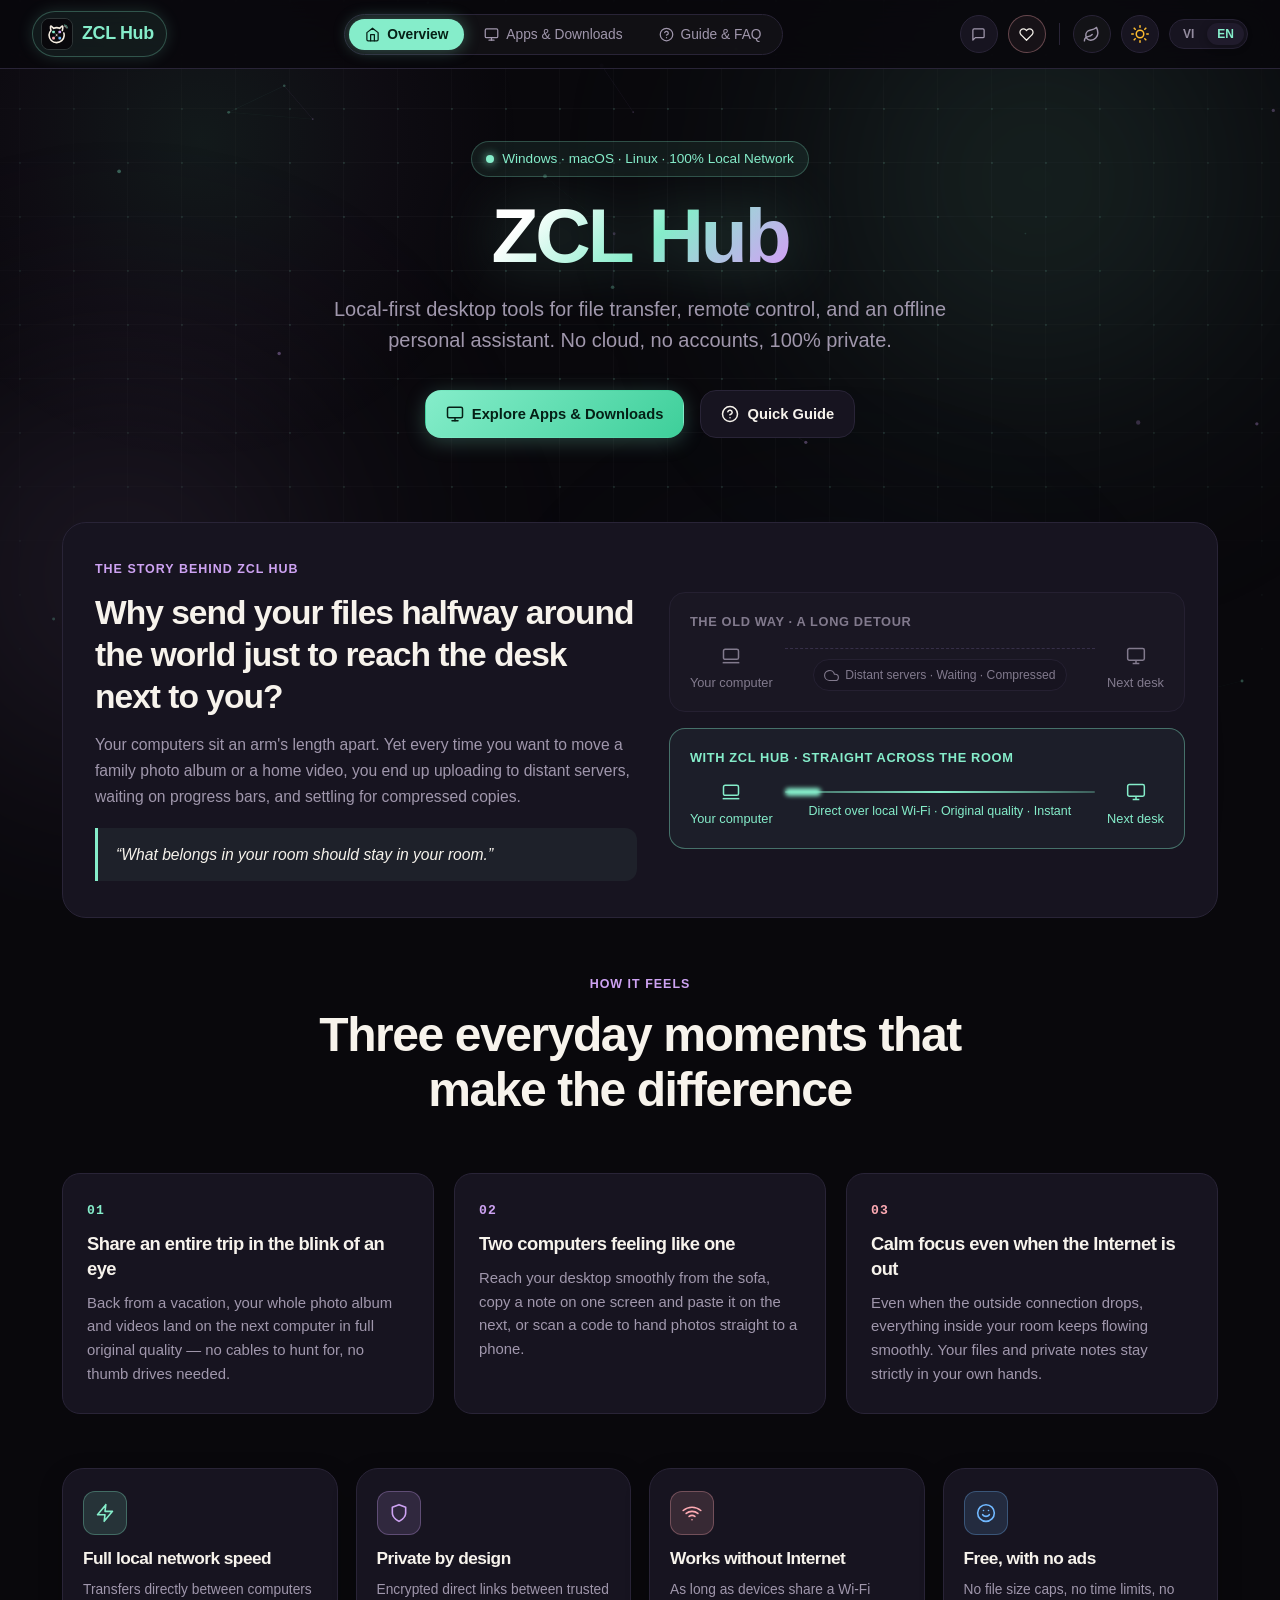
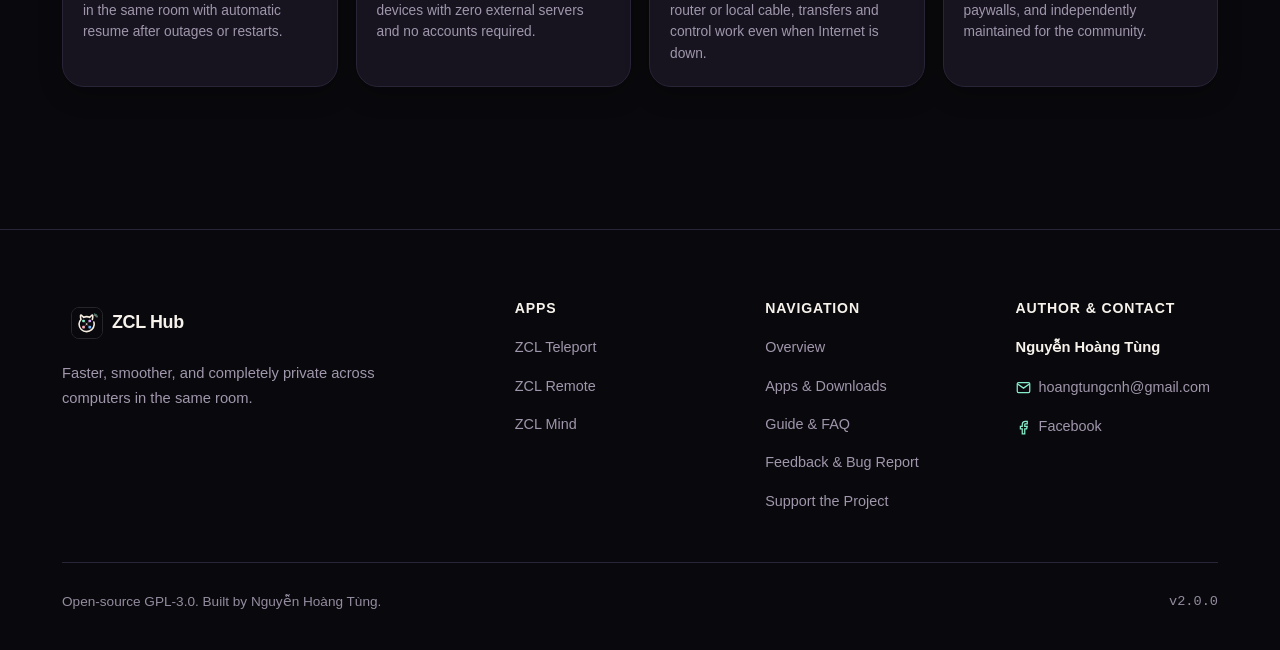
==== commit 0a0ff479: "feat: add GitHub Sponsors pill to donate modal" ====
--- a/index.html
+++ b/index.html
@@ -10,7 +10,7 @@
   <link rel="icon" href="assets/logo.svg" type="image/svg+xml">
   <link rel="apple-touch-icon" href="assets/pwa/apple-touch-icon.png">
   <link rel="manifest" href="manifest.json">
-  <link rel="stylesheet" href="src/styles.css?v=45">
+  <link rel="stylesheet" href="src/styles.css?v=46">
 
   <!-- Open Graph -->
   <meta property="og:title" content="ZCL Hub — Bộ công cụ làm việc trực tiếp &amp; hoàn toàn riêng tư">
@@ -1255,6 +1255,13 @@
             </button>
             <span class="donate-confirm-hint" data-i18n="dn_confirm_hint">Bấm sau khi bạn đã hoàn tất quét mã QR hoặc chuyển khoản thành công</span>
           </div>
+
+          <div class="donate-modal-footer-channels">
+            <a href="https://github.com/sponsors/tungkernel" target="_blank" rel="noopener noreferrer" class="donate-channel-pill link-pill" id="donateSponsorsLink">
+              <svg width="13" height="13" viewBox="0 0 24 24" fill="none" stroke="currentColor" stroke-width="2"><path d="M20.84 4.61a5.5 5.5 0 0 0-7.78 0L12 5.67l-1.06-1.06a5.5 5.5 0 0 0-7.78 7.78l1.06 1.06L12 21.23l7.78-7.78 1.06-1.06a5.5 5.5 0 0 0 0-7.78z"/></svg>
+              <span>GitHub Sponsors</span>
+            </a>
+          </div>
         </div>
       </div>
     </div>
@@ -1331,6 +1338,6 @@
     <div class="toast-progress-bar" id="toastProgressBar"></div>
   </div>
 
-  <script src="src/app.js?v=45"></script>
+  <script src="src/app.js?v=46"></script>
 </body>
 </html>
